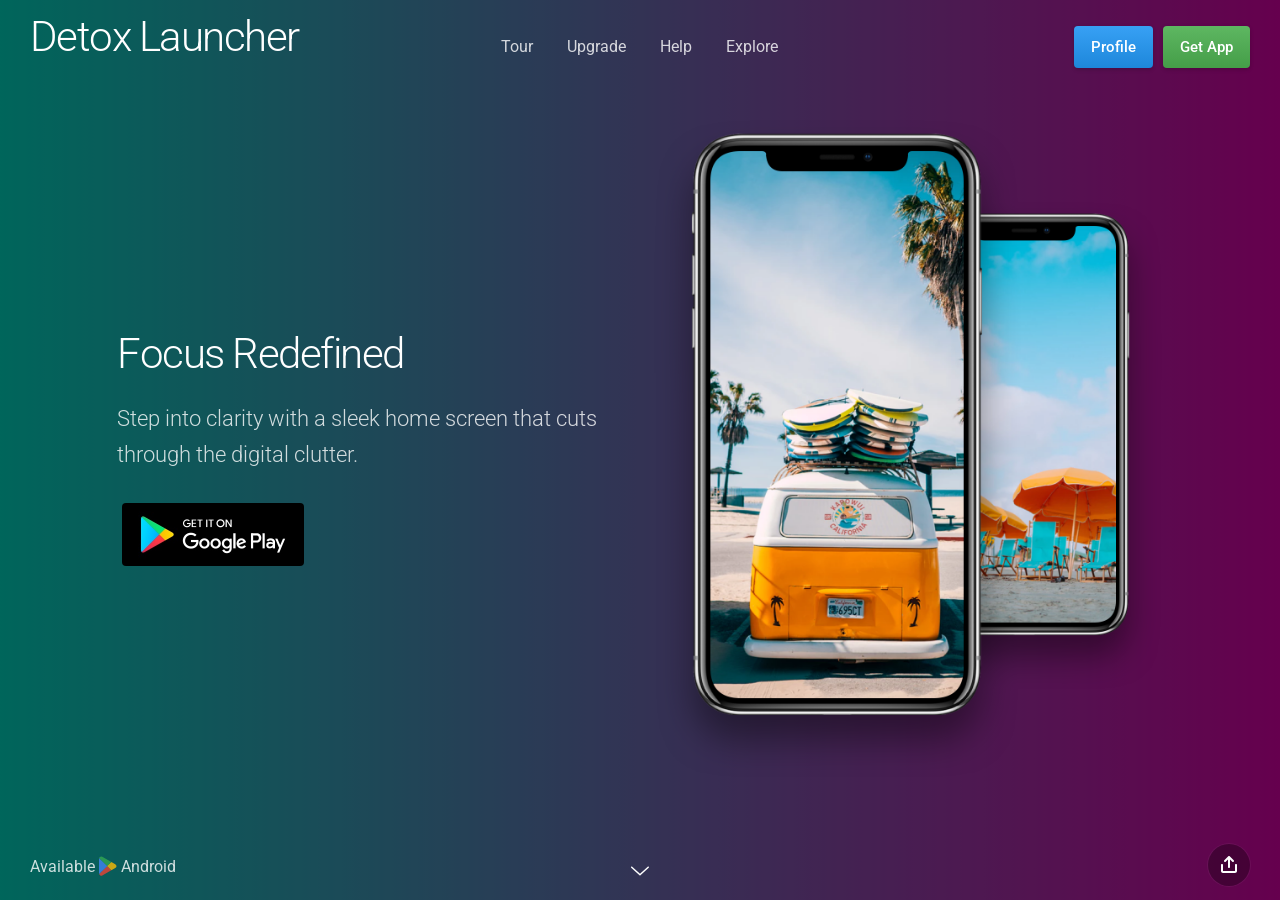
==== index.html @ 6323741e "Inital Page setup" ====
<!doctype html>
<html>
<head>
	<meta charset="UTF-8">
	<meta name="viewport" content="width=device-width, height=device-height, initial-scale=1.0, viewport-fit=cover">
	<meta name="apple-mobile-web-app-capable" content="yes" />

	<!-- Page Title -->
	<title>Detox Launcher</title>

	<!-- Compressed Styles -->
	<link href="css/slides.min.css" rel="stylesheet" type="text/css">
  <link href="css/slides-bg.css" rel="stylesheet" type="text/css">

	<!-- Custom Styles -->
	<!-- <link href="css/custom.css" rel="stylesheet" type="text/css"> -->

	<!-- jQuery 3.3.1 -->
	<script src="https://ajax.googleapis.com/ajax/libs/jquery/3.3.1/jquery.min.js"></script>

	<!-- Compressed Scripts -->
	<script src="js/slides.min.js" type="text/javascript"></script>

	<!-- Custom Scripts -->
	<!-- <script src="js/custom.js" type="text/javascript"></script> -->

	<!-- Fonts and Material Icons -->
	<link rel="stylesheet" as="font" href="https://fonts.googleapis.com/css?family=Roboto:100,300,400,500,600,700|Material+Icons"/>
 
</head>
<body class="slides horizontal simplifiedMobile animated">

<!-- <svg id="logoDetox" width="333.057" height="37.989" viewBox="0 0 333.057 37.989" xmlns="http://www.w3.org/2000/svg"><g id="svgGroup" stroke-linecap="round" fill-rule="evenodd" font-size="9pt" stroke="#000" stroke-width="1 mm" fill="#000" style="stroke:#ffffff;stroke-width:1 mm;fill:#ffffff"><path d="M 29.956 24.854 L 29.956 23.779 A 16.918 16.918 0 0 1 30.254 20.547 A 13.993 13.993 0 0 1 30.823 18.469 A 13.731 13.731 0 0 1 32.326 15.463 A 12.153 12.153 0 0 1 33.215 14.294 A 10.843 10.843 0 0 1 36.743 11.56 A 9.772 9.772 0 0 1 41.04 10.596 A 10.273 10.273 0 0 1 43.751 10.944 A 9.072 9.072 0 0 1 45.068 11.414 A 9.504 9.504 0 0 1 48.254 13.721 A 10.062 10.062 0 0 1 50.045 16.528 A 11.869 11.869 0 0 1 50.342 17.285 A 12.834 12.834 0 0 1 50.995 20.272 A 15.889 15.889 0 0 1 51.074 21.875 L 51.074 23.413 L 30.811 23.413 L 30.811 22.095 L 49.756 22.095 L 49.756 21.777 A 11.495 11.495 0 0 0 49.201 18.173 A 10.59 10.59 0 0 0 48.682 16.882 A 9.146 9.146 0 0 0 45.654 13.281 A 7.56 7.56 0 0 0 42.033 11.964 A 9.63 9.63 0 0 0 41.04 11.914 A 8.997 8.997 0 0 0 38.39 12.295 A 8.055 8.055 0 0 0 37.048 12.842 Q 35.254 13.77 33.96 15.393 A 11.581 11.581 0 0 0 32.215 18.474 A 13.501 13.501 0 0 0 31.97 19.165 Q 31.274 21.313 31.274 23.779 L 31.274 24.854 A 13.787 13.787 0 0 0 31.714 28.374 A 12.514 12.514 0 0 0 32.056 29.468 A 12.297 12.297 0 0 0 33.727 32.612 A 11.387 11.387 0 0 0 34.229 33.24 A 10.134 10.134 0 0 0 37.488 35.779 Q 39.355 36.694 41.528 36.694 A 12.022 12.022 0 0 0 44.762 36.269 A 10.941 10.941 0 0 0 45.764 35.938 Q 47.607 35.228 49.16 33.316 A 12.727 12.727 0 0 0 49.365 33.057 L 50.293 33.716 Q 49.414 34.961 48.181 35.925 A 9.137 9.137 0 0 1 46.098 37.138 A 10.884 10.884 0 0 1 45.3 37.439 A 10.345 10.345 0 0 1 43.415 37.868 A 14.063 14.063 0 0 1 41.528 37.988 Q 39.111 37.988 37.012 37.024 A 11.254 11.254 0 0 1 33.325 34.302 Q 31.738 32.544 30.847 30.139 A 14.366 14.366 0 0 1 30.027 26.436 A 17.417 17.417 0 0 1 29.956 24.854 Z M 293.994 24.854 L 293.994 23.779 A 16.918 16.918 0 0 1 294.292 20.547 A 13.993 13.993 0 0 1 294.861 18.469 A 13.731 13.731 0 0 1 296.364 15.463 A 12.153 12.153 0 0 1 297.253 14.294 A 10.843 10.843 0 0 1 300.781 11.56 A 9.772 9.772 0 0 1 305.078 10.596 A 10.273 10.273 0 0 1 307.789 10.944 A 9.072 9.072 0 0 1 309.106 11.414 A 9.504 9.504 0 0 1 312.292 13.721 A 10.062 10.062 0 0 1 314.083 16.528 A 11.869 11.869 0 0 1 314.38 17.285 A 12.834 12.834 0 0 1 315.033 20.272 A 15.889 15.889 0 0 1 315.112 21.875 L 315.112 23.413 L 294.849 23.413 L 294.849 22.095 L 313.794 22.095 L 313.794 21.777 A 11.495 11.495 0 0 0 313.239 18.173 A 10.59 10.59 0 0 0 312.72 16.882 A 9.146 9.146 0 0 0 309.692 13.281 A 7.56 7.56 0 0 0 306.071 11.964 A 9.63 9.63 0 0 0 305.078 11.914 A 8.997 8.997 0 0 0 302.428 12.295 A 8.055 8.055 0 0 0 301.086 12.842 Q 299.292 13.77 297.998 15.393 A 11.581 11.581 0 0 0 296.253 18.474 A 13.501 13.501 0 0 0 296.008 19.165 Q 295.313 21.313 295.313 23.779 L 295.313 24.854 A 13.787 13.787 0 0 0 295.752 28.374 A 12.514 12.514 0 0 0 296.094 29.468 A 12.297 12.297 0 0 0 297.766 32.612 A 11.387 11.387 0 0 0 298.267 33.24 A 10.134 10.134 0 0 0 301.526 35.779 Q 303.394 36.694 305.566 36.694 A 12.022 12.022 0 0 0 308.801 36.269 A 10.941 10.941 0 0 0 309.802 35.938 Q 311.645 35.228 313.198 33.316 A 12.727 12.727 0 0 0 313.403 33.057 L 314.331 33.716 Q 313.452 34.961 312.219 35.925 A 9.137 9.137 0 0 1 310.136 37.138 A 10.884 10.884 0 0 1 309.338 37.439 A 10.345 10.345 0 0 1 307.453 37.868 A 14.063 14.063 0 0 1 305.566 37.988 Q 303.149 37.988 301.05 37.024 A 11.254 11.254 0 0 1 297.363 34.302 Q 295.776 32.544 294.885 30.139 A 14.366 14.366 0 0 1 294.065 26.436 A 17.417 17.417 0 0 1 293.994 24.854 Z M 9.839 37.5 L 1.172 37.5 L 1.221 36.182 L 9.839 36.182 A 13.722 13.722 0 0 0 14.102 35.536 A 12.258 12.258 0 0 0 16.687 34.351 A 13.066 13.066 0 0 0 21.448 29.297 A 14.433 14.433 0 0 0 23.055 24.172 A 18.223 18.223 0 0 0 23.193 21.899 L 23.193 17.48 A 16.769 16.769 0 0 0 22.802 13.8 A 14.379 14.379 0 0 0 22.192 11.78 A 13.697 13.697 0 0 0 19.93 7.887 A 12.925 12.925 0 0 0 19.385 7.275 A 12.715 12.715 0 0 0 15.137 4.321 A 13.09 13.09 0 0 0 10.459 3.284 A 15.187 15.187 0 0 0 9.839 3.271 L 1.025 3.271 L 1.025 1.953 L 9.839 1.953 Q 12.988 1.953 15.662 3.076 Q 18.335 4.199 20.325 6.274 A 14.457 14.457 0 0 1 23.236 10.775 A 16.647 16.647 0 0 1 23.413 11.218 Q 24.512 14.087 24.512 17.554 L 24.512 21.899 A 19.005 19.005 0 0 1 24.124 25.805 A 15.906 15.906 0 0 1 23.413 28.235 A 14.902 14.902 0 0 1 21.153 32.233 A 13.845 13.845 0 0 1 20.325 33.179 A 13.788 13.788 0 0 1 15.662 36.377 A 14.57 14.57 0 0 1 10.811 37.473 A 17.069 17.069 0 0 1 9.839 37.5 Z M 260.767 29.492 L 262.085 29.492 A 9.485 9.485 0 0 1 261.68 31.892 A 7.611 7.611 0 0 1 260.596 34.082 A 8.822 8.822 0 0 1 257.056 36.987 A 11.053 11.053 0 0 1 252.936 37.973 A 12.996 12.996 0 0 1 252.295 37.988 A 11.653 11.653 0 0 1 249.726 37.716 A 9.449 9.449 0 0 1 247.717 37.024 A 9.44 9.44 0 0 1 244.324 34.302 A 11.794 11.794 0 0 1 242.688 31.452 A 14.432 14.432 0 0 1 242.224 30.127 Q 241.504 27.71 241.504 24.805 L 241.504 23.779 A 20.453 20.453 0 0 1 241.732 20.665 A 16.542 16.542 0 0 1 242.224 18.457 Q 242.944 16.04 244.324 14.282 A 9.499 9.499 0 0 1 247.693 11.56 A 9.547 9.547 0 0 1 250.551 10.71 A 12.209 12.209 0 0 1 252.246 10.596 A 11.078 11.078 0 0 1 256.232 11.307 A 10.554 10.554 0 0 1 256.995 11.633 Q 259.18 12.671 260.571 14.722 A 8.445 8.445 0 0 1 261.776 17.501 A 11.757 11.757 0 0 1 262.085 19.8 L 260.767 19.8 A 10.269 10.269 0 0 0 260.488 17.805 Q 260.154 16.454 259.436 15.417 A 7.599 7.599 0 0 0 256.323 12.793 A 9.612 9.612 0 0 0 252.246 11.914 A 10.766 10.766 0 0 0 250.186 12.102 A 8.005 8.005 0 0 0 248.047 12.83 A 8.083 8.083 0 0 0 245.105 15.381 A 11.085 11.085 0 0 0 243.68 18.186 A 13.209 13.209 0 0 0 243.384 19.165 Q 242.822 21.313 242.822 23.779 L 242.822 24.805 A 19.544 19.544 0 0 0 243.042 27.784 A 16.499 16.499 0 0 0 243.384 29.443 A 12.108 12.108 0 0 0 244.319 31.924 A 10.379 10.379 0 0 0 245.105 33.215 A 8.099 8.099 0 0 0 248.059 35.754 Q 249.854 36.67 252.295 36.67 Q 254.37 36.67 256.238 35.925 Q 258.105 35.181 259.363 33.594 A 6.204 6.204 0 0 0 260.462 31.391 Q 260.707 30.519 260.767 29.492 Z M 98.193 11.084 L 99.854 11.084 L 108.301 22.803 L 116.724 11.084 L 118.384 11.084 L 109.106 23.95 L 118.872 37.5 L 117.236 37.5 L 108.276 25.098 L 99.341 37.5 L 97.705 37.5 L 107.471 23.95 L 98.193 11.084 Z M 172.461 22.754 L 179.37 22.754 L 179.419 24.097 L 172.534 24.097 A 22.546 22.546 0 0 0 170.177 24.214 A 16.527 16.527 0 0 0 167.944 24.597 A 13.779 13.779 0 0 0 166.206 25.144 Q 165.324 25.491 164.598 25.941 A 8.525 8.525 0 0 0 164.502 26.001 Q 163.086 26.904 162.329 28.149 A 5.209 5.209 0 0 0 161.572 30.908 Q 161.572 32.495 162.439 33.813 A 5.978 5.978 0 0 0 164.379 35.656 A 7.257 7.257 0 0 0 164.844 35.913 A 7.157 7.157 0 0 0 167.12 36.61 A 9.203 9.203 0 0 0 168.384 36.694 A 14.406 14.406 0 0 0 170.97 36.473 A 10.997 10.997 0 0 0 173.315 35.779 A 10.17 10.17 0 0 0 176.953 33.203 A 11.154 11.154 0 0 0 179.017 29.831 A 12.939 12.939 0 0 0 179.224 29.272 L 179.81 30.493 A 10.489 10.489 0 0 1 178.909 32.44 A 12.538 12.538 0 0 1 178.43 33.191 A 10.325 10.325 0 0 1 176.735 35.085 A 12.191 12.191 0 0 1 176.099 35.608 Q 174.683 36.694 172.766 37.341 A 11.957 11.957 0 0 1 170.506 37.855 A 16.194 16.194 0 0 1 168.384 37.988 A 11.211 11.211 0 0 1 166.245 37.794 A 8.368 8.368 0 0 1 164.087 37.073 A 7.137 7.137 0 0 1 162.102 35.631 A 6.554 6.554 0 0 1 161.255 34.534 A 6.76 6.76 0 0 1 160.281 31.487 A 8.348 8.348 0 0 1 160.254 30.811 A 6.491 6.491 0 0 1 161.084 27.576 A 7.337 7.337 0 0 1 162.705 25.617 A 9.098 9.098 0 0 1 163.489 25.012 A 10.45 10.45 0 0 1 165.419 23.974 A 14.288 14.288 0 0 1 167.334 23.34 A 17.889 17.889 0 0 1 169.912 22.883 A 24.119 24.119 0 0 1 172.461 22.754 Z M 206.519 27.173 L 207.642 27.124 A 15.734 15.734 0 0 1 207.415 29.844 A 13.091 13.091 0 0 1 207.031 31.445 A 9.693 9.693 0 0 1 205.568 34.377 A 9.144 9.144 0 0 1 205.151 34.9 A 8.133 8.133 0 0 1 202.563 36.886 A 9.791 9.791 0 0 1 201.904 37.183 Q 199.927 37.988 197.192 37.988 A 11.784 11.784 0 0 1 195.072 37.805 A 9.686 9.686 0 0 1 193.665 37.439 Q 192.065 36.89 190.906 35.693 A 6.908 6.908 0 0 1 189.771 34.112 A 9.498 9.498 0 0 1 189.124 32.556 Q 188.599 30.922 188.517 28.709 A 22.78 22.78 0 0 1 188.501 27.856 L 188.501 11.084 L 189.819 11.084 L 189.819 27.905 Q 189.819 30.322 190.369 32.007 Q 190.906 33.654 191.863 34.671 A 5.265 5.265 0 0 0 191.907 34.717 A 5.862 5.862 0 0 0 194.226 36.206 Q 195.557 36.67 197.144 36.67 A 15.07 15.07 0 0 0 199.32 36.523 Q 200.447 36.358 201.37 36.008 A 6.894 6.894 0 0 0 202.759 35.303 A 7.472 7.472 0 0 0 205.664 31.75 A 12.458 12.458 0 0 0 206.519 27.173 Z M 217.065 22.021 L 216.357 20.63 A 12.595 12.595 0 0 1 217.432 16.882 Q 218.262 15.088 219.604 13.672 A 10.204 10.204 0 0 1 222.729 11.426 A 8.976 8.976 0 0 1 225.965 10.618 A 10.68 10.68 0 0 1 226.66 10.596 A 12.487 12.487 0 0 1 228.496 10.725 A 9.346 9.346 0 0 1 230.225 11.145 A 6.333 6.333 0 0 1 232.861 12.878 A 6.922 6.922 0 0 1 233.932 14.472 A 9.39 9.39 0 0 1 234.497 15.918 A 12.02 12.02 0 0 1 234.878 17.674 Q 235.059 18.917 235.059 20.41 L 235.059 37.5 L 233.74 37.5 L 233.74 20.41 Q 233.74 17.041 232.825 15.198 A 6.254 6.254 0 0 0 231.928 13.84 A 4.798 4.798 0 0 0 230.298 12.622 A 8.036 8.036 0 0 0 228.153 12.001 A 10.561 10.561 0 0 0 226.587 11.89 A 9.321 9.321 0 0 0 224.512 12.11 A 7.006 7.006 0 0 0 222.327 13 A 9.749 9.749 0 0 0 219.421 15.771 Q 218.286 17.432 217.712 19.141 Q 217.315 20.324 217.158 21.25 A 7.367 7.367 0 0 0 217.065 22.021 Z M 269.8 22.021 L 269.092 20.63 A 12.595 12.595 0 0 1 270.166 16.882 Q 270.996 15.088 272.339 13.672 A 10.204 10.204 0 0 1 275.464 11.426 A 8.976 8.976 0 0 1 278.699 10.618 A 10.68 10.68 0 0 1 279.395 10.596 A 12.487 12.487 0 0 1 281.231 10.725 A 9.346 9.346 0 0 1 282.959 11.145 A 6.333 6.333 0 0 1 285.596 12.878 A 6.922 6.922 0 0 1 286.666 14.472 A 9.39 9.39 0 0 1 287.231 15.918 A 12.02 12.02 0 0 1 287.613 17.674 Q 287.793 18.917 287.793 20.41 L 287.793 37.5 L 286.475 37.5 L 286.475 20.41 Q 286.475 17.041 285.559 15.198 A 6.254 6.254 0 0 0 284.663 13.84 A 4.798 4.798 0 0 0 283.032 12.622 A 8.036 8.036 0 0 0 280.887 12.001 A 10.561 10.561 0 0 0 279.321 11.89 A 9.321 9.321 0 0 0 277.246 12.11 A 7.006 7.006 0 0 0 275.061 13 A 9.749 9.749 0 0 0 272.156 15.771 Q 271.021 17.432 270.447 19.141 Q 270.05 20.324 269.892 21.25 A 7.367 7.367 0 0 0 269.8 22.021 Z M 178.784 32.544 L 178.784 18.896 A 8.59 8.59 0 0 0 178.604 17.095 A 6.349 6.349 0 0 0 177.844 15.137 A 5.96 5.96 0 0 0 175.492 12.934 A 7.356 7.356 0 0 0 175.11 12.744 Q 173.503 12.001 171.261 11.923 A 15.378 15.378 0 0 0 170.728 11.914 A 11.698 11.698 0 0 0 168.253 12.166 A 9.568 9.568 0 0 0 166.418 12.756 A 8.337 8.337 0 0 0 164.656 13.79 A 6.824 6.824 0 0 0 163.391 15.063 Q 162.28 16.528 162.28 18.359 L 160.962 18.311 A 6.289 6.289 0 0 1 161.682 15.381 A 7.739 7.739 0 0 1 163.391 13.189 A 9.019 9.019 0 0 1 163.708 12.915 A 9.488 9.488 0 0 1 165.838 11.604 A 11.499 11.499 0 0 1 166.809 11.218 A 11.324 11.324 0 0 1 169.559 10.645 A 13.606 13.606 0 0 1 170.728 10.596 A 13.941 13.941 0 0 1 173.248 10.813 A 10.572 10.572 0 0 1 175.598 11.523 A 7.354 7.354 0 0 1 178.906 14.307 Q 180.103 16.162 180.103 18.945 L 180.103 32.178 A 22.633 22.633 0 0 0 180.286 35.034 A 16.112 16.112 0 0 0 180.413 35.872 Q 180.558 36.67 180.757 37.205 A 4.375 4.375 0 0 0 180.786 37.28 L 180.786 37.5 L 179.272 37.5 A 10.997 10.997 0 0 1 179.094 36.66 Q 178.979 35.997 178.906 35.193 A 29.523 29.523 0 0 1 178.784 32.544 Z M 71.045 24.805 L 71.045 23.779 A 17.436 17.436 0 0 1 71.341 20.507 A 14.454 14.454 0 0 1 71.887 18.457 A 13.295 13.295 0 0 1 73.287 15.569 A 11.651 11.651 0 0 1 74.255 14.282 A 10.557 10.557 0 0 1 77.905 11.56 A 10.889 10.889 0 0 1 81.647 10.63 A 13.011 13.011 0 0 1 82.593 10.596 A 12.032 12.032 0 0 1 85.575 10.954 A 10.376 10.376 0 0 1 87.305 11.56 Q 89.429 12.524 90.967 14.282 Q 92.505 16.04 93.335 18.457 A 15.33 15.33 0 0 1 94.083 22 A 18.835 18.835 0 0 1 94.165 23.779 L 94.165 24.805 A 17.696 17.696 0 0 1 93.876 28.062 A 14.631 14.631 0 0 1 93.335 30.127 A 13.111 13.111 0 0 1 91.946 33.015 A 11.521 11.521 0 0 1 90.979 34.302 A 10.557 10.557 0 0 1 87.329 37.024 A 10.889 10.889 0 0 1 83.587 37.954 A 13.011 13.011 0 0 1 82.642 37.988 A 12.032 12.032 0 0 1 79.66 37.63 A 10.376 10.376 0 0 1 77.93 37.024 Q 75.806 36.06 74.268 34.302 A 12.174 12.174 0 0 1 72.228 31.01 A 14.379 14.379 0 0 1 71.887 30.127 Q 71.045 27.71 71.045 24.805 Z M 58.838 31.177 L 58.838 3.955 L 60.181 3.955 L 60.181 31.177 Q 60.181 33.496 60.73 34.68 A 4.166 4.166 0 0 0 61.151 35.402 Q 61.594 36.003 62.195 36.267 Q 63.11 36.67 64.16 36.67 A 16.123 16.123 0 0 0 64.79 36.658 Q 65.101 36.646 65.377 36.621 A 9.249 9.249 0 0 0 65.503 36.609 Q 66.089 36.548 66.772 36.45 L 66.992 37.695 A 4.065 4.065 0 0 1 66.565 37.804 Q 66.357 37.846 66.115 37.877 A 9.292 9.292 0 0 1 65.601 37.927 A 34.386 34.386 0 0 1 65.195 37.954 Q 64.731 37.982 64.391 37.987 A 9.934 9.934 0 0 1 64.233 37.988 A 7.949 7.949 0 0 1 62.874 37.878 Q 62.084 37.741 61.43 37.433 A 4.899 4.899 0 0 1 61.34 37.39 A 3.607 3.607 0 0 1 59.97 36.184 A 5.109 5.109 0 0 1 59.485 35.303 Q 58.851 33.844 58.838 31.284 A 21.213 21.213 0 0 1 58.838 31.177 Z M 268.701 0 L 270.02 0 L 270.02 37.5 L 268.701 37.5 L 268.701 0 Z M 137.085 1.953 L 138.428 1.953 L 138.428 37.5 L 137.085 37.5 L 137.085 1.953 Z M 0 1.953 L 1.318 1.953 L 1.318 37.5 L 0 37.5 L 0 1.953 Z M 72.363 23.779 L 72.363 24.805 A 14.461 14.461 0 0 0 73.048 29.276 A 13.646 13.646 0 0 0 73.059 29.309 A 12.144 12.144 0 0 0 74.792 32.737 A 11.466 11.466 0 0 0 75.073 33.105 A 9.478 9.478 0 0 0 78.296 35.718 Q 80.2 36.67 82.642 36.67 A 10.487 10.487 0 0 0 85.062 36.401 A 8.581 8.581 0 0 0 86.951 35.718 A 9.513 9.513 0 0 0 90.161 33.105 A 11.813 11.813 0 0 0 92.12 29.442 A 13.348 13.348 0 0 0 92.163 29.309 A 14.669 14.669 0 0 0 92.847 24.879 A 16.38 16.38 0 0 0 92.847 24.805 L 92.847 23.779 A 14.414 14.414 0 0 0 92.163 19.336 Q 91.479 17.212 90.149 15.54 A 9.805 9.805 0 0 0 86.914 12.891 Q 85.01 11.914 82.593 11.914 A 10.237 10.237 0 0 0 80.173 12.19 A 8.443 8.443 0 0 0 78.284 12.891 A 9.844 9.844 0 0 0 75.061 15.54 Q 73.73 17.212 73.047 19.336 A 14.414 14.414 0 0 0 72.363 23.779 Z M 206.299 37.5 L 206.299 31.396 L 206.299 11.084 L 207.642 11.084 L 207.642 37.5 L 206.299 37.5 Z M 217.285 11.084 L 217.285 16.724 L 217.285 37.5 L 215.967 37.5 L 215.967 11.084 L 217.285 11.084 Z M 322.583 11.084 L 322.583 15.674 L 322.583 37.5 L 321.265 37.5 L 321.265 11.084 L 322.583 11.084 Z M 137.573 36.182 L 156.665 36.182 L 156.665 37.5 L 137.573 37.5 L 137.573 36.182 Z M 333.057 10.864 L 332.91 12.036 A 75.551 75.551 0 0 0 332.304 11.963 A 86.15 86.15 0 0 0 332.092 11.938 A 7.71 7.71 0 0 0 331.345 11.891 A 8.653 8.653 0 0 0 331.201 11.89 A 9.252 9.252 0 0 0 329.178 12.102 A 7.241 7.241 0 0 0 327.307 12.793 A 8 8 0 0 0 324.524 15.283 A 11.058 11.058 0 0 0 323.131 18.053 A 13.078 13.078 0 0 0 322.864 18.933 A 16.543 16.543 0 0 0 322.341 22.328 A 19.246 19.246 0 0 0 322.314 23.34 L 321.436 23.413 A 22.752 22.752 0 0 1 321.625 20.421 A 18.431 18.431 0 0 1 322.034 18.286 A 13.568 13.568 0 0 1 322.885 15.878 A 10.997 10.997 0 0 1 323.84 14.221 Q 325.049 12.5 326.892 11.548 A 8.402 8.402 0 0 1 329.439 10.73 A 11.15 11.15 0 0 1 331.201 10.596 Q 331.812 10.596 332.275 10.669 A 5.246 5.246 0 0 1 332.603 10.731 Q 332.858 10.788 333.057 10.864 Z M 53.955 11.084 L 66.187 11.084 L 66.187 12.427 L 53.955 12.427 L 53.955 11.084 Z" vector-effect="non-scaling-stroke"/></g></svg> -->
<!-- SVG Library -->
<svg xmlns="http://www.w3.org/2000/svg" style="display:none">
  
  <!-- <symbol id="logo" viewBox="0 0 333 38"><title>Slides Framework</title><path d="M 29.956 24.854 L 29.956 23.779 A 16.918 16.918 0 0 1 30.254 20.547 A 13.993 13.993 0 0 1 30.823 18.469 A 13.731 13.731 0 0 1 32.326 15.463 A 12.153 12.153 0 0 1 33.215 14.294 A 10.843 10.843 0 0 1 36.743 11.56 A 9.772 9.772 0 0 1 41.04 10.596 A 10.273 10.273 0 0 1 43.751 10.944 A 9.072 9.072 0 0 1 45.068 11.414 A 9.504 9.504 0 0 1 48.254 13.721 A 10.062 10.062 0 0 1 50.045 16.528 A 11.869 11.869 0 0 1 50.342 17.285 A 12.834 12.834 0 0 1 50.995 20.272 A 15.889 15.889 0 0 1 51.074 21.875 L 51.074 23.413 L 30.811 23.413 L 30.811 22.095 L 49.756 22.095 L 49.756 21.777 A 11.495 11.495 0 0 0 49.201 18.173 A 10.59 10.59 0 0 0 48.682 16.882 A 9.146 9.146 0 0 0 45.654 13.281 A 7.56 7.56 0 0 0 42.033 11.964 A 9.63 9.63 0 0 0 41.04 11.914 A 8.997 8.997 0 0 0 38.39 12.295 A 8.055 8.055 0 0 0 37.048 12.842 Q 35.254 13.77 33.96 15.393 A 11.581 11.581 0 0 0 32.215 18.474 A 13.501 13.501 0 0 0 31.97 19.165 Q 31.274 21.313 31.274 23.779 L 31.274 24.854 A 13.787 13.787 0 0 0 31.714 28.374 A 12.514 12.514 0 0 0 32.056 29.468 A 12.297 12.297 0 0 0 33.727 32.612 A 11.387 11.387 0 0 0 34.229 33.24 A 10.134 10.134 0 0 0 37.488 35.779 Q 39.355 36.694 41.528 36.694 A 12.022 12.022 0 0 0 44.762 36.269 A 10.941 10.941 0 0 0 45.764 35.938 Q 47.607 35.228 49.16 33.316 A 12.727 12.727 0 0 0 49.365 33.057 L 50.293 33.716 Q 49.414 34.961 48.181 35.925 A 9.137 9.137 0 0 1 46.098 37.138 A 10.884 10.884 0 0 1 45.3 37.439 A 10.345 10.345 0 0 1 43.415 37.868 A 14.063 14.063 0 0 1 41.528 37.988 Q 39.111 37.988 37.012 37.024 A 11.254 11.254 0 0 1 33.325 34.302 Q 31.738 32.544 30.847 30.139 A 14.366 14.366 0 0 1 30.027 26.436 A 17.417 17.417 0 0 1 29.956 24.854 Z M 293.994 24.854 L 293.994 23.779 A 16.918 16.918 0 0 1 294.292 20.547 A 13.993 13.993 0 0 1 294.861 18.469 A 13.731 13.731 0 0 1 296.364 15.463 A 12.153 12.153 0 0 1 297.253 14.294 A 10.843 10.843 0 0 1 300.781 11.56 A 9.772 9.772 0 0 1 305.078 10.596 A 10.273 10.273 0 0 1 307.789 10.944 A 9.072 9.072 0 0 1 309.106 11.414 A 9.504 9.504 0 0 1 312.292 13.721 A 10.062 10.062 0 0 1 314.083 16.528 A 11.869 11.869 0 0 1 314.38 17.285 A 12.834 12.834 0 0 1 315.033 20.272 A 15.889 15.889 0 0 1 315.112 21.875 L 315.112 23.413 L 294.849 23.413 L 294.849 22.095 L 313.794 22.095 L 313.794 21.777 A 11.495 11.495 0 0 0 313.239 18.173 A 10.59 10.59 0 0 0 312.72 16.882 A 9.146 9.146 0 0 0 309.692 13.281 A 7.56 7.56 0 0 0 306.071 11.964 A 9.63 9.63 0 0 0 305.078 11.914 A 8.997 8.997 0 0 0 302.428 12.295 A 8.055 8.055 0 0 0 301.086 12.842 Q 299.292 13.77 297.998 15.393 A 11.581 11.581 0 0 0 296.253 18.474 A 13.501 13.501 0 0 0 296.008 19.165 Q 295.313 21.313 295.313 23.779 L 295.313 24.854 A 13.787 13.787 0 0 0 295.752 28.374 A 12.514 12.514 0 0 0 296.094 29.468 A 12.297 12.297 0 0 0 297.766 32.612 A 11.387 11.387 0 0 0 298.267 33.24 A 10.134 10.134 0 0 0 301.526 35.779 Q 303.394 36.694 305.566 36.694 A 12.022 12.022 0 0 0 308.801 36.269 A 10.941 10.941 0 0 0 309.802 35.938 Q 311.645 35.228 313.198 33.316 A 12.727 12.727 0 0 0 313.403 33.057 L 314.331 33.716 Q 313.452 34.961 312.219 35.925 A 9.137 9.137 0 0 1 310.136 37.138 A 10.884 10.884 0 0 1 309.338 37.439 A 10.345 10.345 0 0 1 307.453 37.868 A 14.063 14.063 0 0 1 305.566 37.988 Q 303.149 37.988 301.05 37.024 A 11.254 11.254 0 0 1 297.363 34.302 Q 295.776 32.544 294.885 30.139 A 14.366 14.366 0 0 1 294.065 26.436 A 17.417 17.417 0 0 1 293.994 24.854 Z M 9.839 37.5 L 1.172 37.5 L 1.221 36.182 L 9.839 36.182 A 13.722 13.722 0 0 0 14.102 35.536 A 12.258 12.258 0 0 0 16.687 34.351 A 13.066 13.066 0 0 0 21.448 29.297 A 14.433 14.433 0 0 0 23.055 24.172 A 18.223 18.223 0 0 0 23.193 21.899 L 23.193 17.48 A 16.769 16.769 0 0 0 22.802 13.8 A 14.379 14.379 0 0 0 22.192 11.78 A 13.697 13.697 0 0 0 19.93 7.887 A 12.925 12.925 0 0 0 19.385 7.275 A 12.715 12.715 0 0 0 15.137 4.321 A 13.09 13.09 0 0 0 10.459 3.284 A 15.187 15.187 0 0 0 9.839 3.271 L 1.025 3.271 L 1.025 1.953 L 9.839 1.953 Q 12.988 1.953 15.662 3.076 Q 18.335 4.199 20.325 6.274 A 14.457 14.457 0 0 1 23.236 10.775 A 16.647 16.647 0 0 1 23.413 11.218 Q 24.512 14.087 24.512 17.554 L 24.512 21.899 A 19.005 19.005 0 0 1 24.124 25.805 A 15.906 15.906 0 0 1 23.413 28.235 A 14.902 14.902 0 0 1 21.153 32.233 A 13.845 13.845 0 0 1 20.325 33.179 A 13.788 13.788 0 0 1 15.662 36.377 A 14.57 14.57 0 0 1 10.811 37.473 A 17.069 17.069 0 0 1 9.839 37.5 Z M 260.767 29.492 L 262.085 29.492 A 9.485 9.485 0 0 1 261.68 31.892 A 7.611 7.611 0 0 1 260.596 34.082 A 8.822 8.822 0 0 1 257.056 36.987 A 11.053 11.053 0 0 1 252.936 37.973 A 12.996 12.996 0 0 1 252.295 37.988 A 11.653 11.653 0 0 1 249.726 37.716 A 9.449 9.449 0 0 1 247.717 37.024 A 9.44 9.44 0 0 1 244.324 34.302 A 11.794 11.794 0 0 1 242.688 31.452 A 14.432 14.432 0 0 1 242.224 30.127 Q 241.504 27.71 241.504 24.805 L 241.504 23.779 A 20.453 20.453 0 0 1 241.732 20.665 A 16.542 16.542 0 0 1 242.224 18.457 Q 242.944 16.04 244.324 14.282 A 9.499 9.499 0 0 1 247.693 11.56 A 9.547 9.547 0 0 1 250.551 10.71 A 12.209 12.209 0 0 1 252.246 10.596 A 11.078 11.078 0 0 1 256.232 11.307 A 10.554 10.554 0 0 1 256.995 11.633 Q 259.18 12.671 260.571 14.722 A 8.445 8.445 0 0 1 261.776 17.501 A 11.757 11.757 0 0 1 262.085 19.8 L 260.767 19.8 A 10.269 10.269 0 0 0 260.488 17.805 Q 260.154 16.454 259.436 15.417 A 7.599 7.599 0 0 0 256.323 12.793 A 9.612 9.612 0 0 0 252.246 11.914 A 10.766 10.766 0 0 0 250.186 12.102 A 8.005 8.005 0 0 0 248.047 12.83 A 8.083 8.083 0 0 0 245.105 15.381 A 11.085 11.085 0 0 0 243.68 18.186 A 13.209 13.209 0 0 0 243.384 19.165 Q 242.822 21.313 242.822 23.779 L 242.822 24.805 A 19.544 19.544 0 0 0 243.042 27.784 A 16.499 16.499 0 0 0 243.384 29.443 A 12.108 12.108 0 0 0 244.319 31.924 A 10.379 10.379 0 0 0 245.105 33.215 A 8.099 8.099 0 0 0 248.059 35.754 Q 249.854 36.67 252.295 36.67 Q 254.37 36.67 256.238 35.925 Q 258.105 35.181 259.363 33.594 A 6.204 6.204 0 0 0 260.462 31.391 Q 260.707 30.519 260.767 29.492 Z M 98.193 11.084 L 99.854 11.084 L 108.301 22.803 L 116.724 11.084 L 118.384 11.084 L 109.106 23.95 L 118.872 37.5 L 117.236 37.5 L 108.276 25.098 L 99.341 37.5 L 97.705 37.5 L 107.471 23.95 L 98.193 11.084 Z M 172.461 22.754 L 179.37 22.754 L 179.419 24.097 L 172.534 24.097 A 22.546 22.546 0 0 0 170.177 24.214 A 16.527 16.527 0 0 0 167.944 24.597 A 13.779 13.779 0 0 0 166.206 25.144 Q 165.324 25.491 164.598 25.941 A 8.525 8.525 0 0 0 164.502 26.001 Q 163.086 26.904 162.329 28.149 A 5.209 5.209 0 0 0 161.572 30.908 Q 161.572 32.495 162.439 33.813 A 5.978 5.978 0 0 0 164.379 35.656 A 7.257 7.257 0 0 0 164.844 35.913 A 7.157 7.157 0 0 0 167.12 36.61 A 9.203 9.203 0 0 0 168.384 36.694 A 14.406 14.406 0 0 0 170.97 36.473 A 10.997 10.997 0 0 0 173.315 35.779 A 10.17 10.17 0 0 0 176.953 33.203 A 11.154 11.154 0 0 0 179.017 29.831 A 12.939 12.939 0 0 0 179.224 29.272 L 179.81 30.493 A 10.489 10.489 0 0 1 178.909 32.44 A 12.538 12.538 0 0 1 178.43 33.191 A 10.325 10.325 0 0 1 176.735 35.085 A 12.191 12.191 0 0 1 176.099 35.608 Q 174.683 36.694 172.766 37.341 A 11.957 11.957 0 0 1 170.506 37.855 A 16.194 16.194 0 0 1 168.384 37.988 A 11.211 11.211 0 0 1 166.245 37.794 A 8.368 8.368 0 0 1 164.087 37.073 A 7.137 7.137 0 0 1 162.102 35.631 A 6.554 6.554 0 0 1 161.255 34.534 A 6.76 6.76 0 0 1 160.281 31.487 A 8.348 8.348 0 0 1 160.254 30.811 A 6.491 6.491 0 0 1 161.084 27.576 A 7.337 7.337 0 0 1 162.705 25.617 A 9.098 9.098 0 0 1 163.489 25.012 A 10.45 10.45 0 0 1 165.419 23.974 A 14.288 14.288 0 0 1 167.334 23.34 A 17.889 17.889 0 0 1 169.912 22.883 A 24.119 24.119 0 0 1 172.461 22.754 Z M 206.519 27.173 L 207.642 27.124 A 15.734 15.734 0 0 1 207.415 29.844 A 13.091 13.091 0 0 1 207.031 31.445 A 9.693 9.693 0 0 1 205.568 34.377 A 9.144 9.144 0 0 1 205.151 34.9 A 8.133 8.133 0 0 1 202.563 36.886 A 9.791 9.791 0 0 1 201.904 37.183 Q 199.927 37.988 197.192 37.988 A 11.784 11.784 0 0 1 195.072 37.805 A 9.686 9.686 0 0 1 193.665 37.439 Q 192.065 36.89 190.906 35.693 A 6.908 6.908 0 0 1 189.771 34.112 A 9.498 9.498 0 0 1 189.124 32.556 Q 188.599 30.922 188.517 28.709 A 22.78 22.78 0 0 1 188.501 27.856 L 188.501 11.084 L 189.819 11.084 L 189.819 27.905 Q 189.819 30.322 190.369 32.007 Q 190.906 33.654 191.863 34.671 A 5.265 5.265 0 0 0 191.907 34.717 A 5.862 5.862 0 0 0 194.226 36.206 Q 195.557 36.67 197.144 36.67 A 15.07 15.07 0 0 0 199.32 36.523 Q 200.447 36.358 201.37 36.008 A 6.894 6.894 0 0 0 202.759 35.303 A 7.472 7.472 0 0 0 205.664 31.75 A 12.458 12.458 0 0 0 206.519 27.173 Z M 217.065 22.021 L 216.357 20.63 A 12.595 12.595 0 0 1 217.432 16.882 Q 218.262 15.088 219.604 13.672 A 10.204 10.204 0 0 1 222.729 11.426 A 8.976 8.976 0 0 1 225.965 10.618 A 10.68 10.68 0 0 1 226.66 10.596 A 12.487 12.487 0 0 1 228.496 10.725 A 9.346 9.346 0 0 1 230.225 11.145 A 6.333 6.333 0 0 1 232.861 12.878 A 6.922 6.922 0 0 1 233.932 14.472 A 9.39 9.39 0 0 1 234.497 15.918 A 12.02 12.02 0 0 1 234.878 17.674 Q 235.059 18.917 235.059 20.41 L 235.059 37.5 L 233.74 37.5 L 233.74 20.41 Q 233.74 17.041 232.825 15.198 A 6.254 6.254 0 0 0 231.928 13.84 A 4.798 4.798 0 0 0 230.298 12.622 A 8.036 8.036 0 0 0 228.153 12.001 A 10.561 10.561 0 0 0 226.587 11.89 A 9.321 9.321 0 0 0 224.512 12.11 A 7.006 7.006 0 0 0 222.327 13 A 9.749 9.749 0 0 0 219.421 15.771 Q 218.286 17.432 217.712 19.141 Q 217.315 20.324 217.158 21.25 A 7.367 7.367 0 0 0 217.065 22.021 Z M 269.8 22.021 L 269.092 20.63 A 12.595 12.595 0 0 1 270.166 16.882 Q 270.996 15.088 272.339 13.672 A 10.204 10.204 0 0 1 275.464 11.426 A 8.976 8.976 0 0 1 278.699 10.618 A 10.68 10.68 0 0 1 279.395 10.596 A 12.487 12.487 0 0 1 281.231 10.725 A 9.346 9.346 0 0 1 282.959 11.145 A 6.333 6.333 0 0 1 285.596 12.878 A 6.922 6.922 0 0 1 286.666 14.472 A 9.39 9.39 0 0 1 287.231 15.918 A 12.02 12.02 0 0 1 287.613 17.674 Q 287.793 18.917 287.793 20.41 L 287.793 37.5 L 286.475 37.5 L 286.475 20.41 Q 286.475 17.041 285.559 15.198 A 6.254 6.254 0 0 0 284.663 13.84 A 4.798 4.798 0 0 0 283.032 12.622 A 8.036 8.036 0 0 0 280.887 12.001 A 10.561 10.561 0 0 0 279.321 11.89 A 9.321 9.321 0 0 0 277.246 12.11 A 7.006 7.006 0 0 0 275.061 13 A 9.749 9.749 0 0 0 272.156 15.771 Q 271.021 17.432 270.447 19.141 Q 270.05 20.324 269.892 21.25 A 7.367 7.367 0 0 0 269.8 22.021 Z M 178.784 32.544 L 178.784 18.896 A 8.59 8.59 0 0 0 178.604 17.095 A 6.349 6.349 0 0 0 177.844 15.137 A 5.96 5.96 0 0 0 175.492 12.934 A 7.356 7.356 0 0 0 175.11 12.744 Q 173.503 12.001 171.261 11.923 A 15.378 15.378 0 0 0 170.728 11.914 A 11.698 11.698 0 0 0 168.253 12.166 A 9.568 9.568 0 0 0 166.418 12.756 A 8.337 8.337 0 0 0 164.656 13.79 A 6.824 6.824 0 0 0 163.391 15.063 Q 162.28 16.528 162.28 18.359 L 160.962 18.311 A 6.289 6.289 0 0 1 161.682 15.381 A 7.739 7.739 0 0 1 163.391 13.189 A 9.019 9.019 0 0 1 163.708 12.915 A 9.488 9.488 0 0 1 165.838 11.604 A 11.499 11.499 0 0 1 166.809 11.218 A 11.324 11.324 0 0 1 169.559 10.645 A 13.606 13.606 0 0 1 170.728 10.596 A 13.941 13.941 0 0 1 173.248 10.813 A 10.572 10.572 0 0 1 175.598 11.523 A 7.354 7.354 0 0 1 178.906 14.307 Q 180.103 16.162 180.103 18.945 L 180.103 32.178 A 22.633 22.633 0 0 0 180.286 35.034 A 16.112 16.112 0 0 0 180.413 35.872 Q 180.558 36.67 180.757 37.205 A 4.375 4.375 0 0 0 180.786 37.28 L 180.786 37.5 L 179.272 37.5 A 10.997 10.997 0 0 1 179.094 36.66 Q 178.979 35.997 178.906 35.193 A 29.523 29.523 0 0 1 178.784 32.544 Z M 71.045 24.805 L 71.045 23.779 A 17.436 17.436 0 0 1 71.341 20.507 A 14.454 14.454 0 0 1 71.887 18.457 A 13.295 13.295 0 0 1 73.287 15.569 A 11.651 11.651 0 0 1 74.255 14.282 A 10.557 10.557 0 0 1 77.905 11.56 A 10.889 10.889 0 0 1 81.647 10.63 A 13.011 13.011 0 0 1 82.593 10.596 A 12.032 12.032 0 0 1 85.575 10.954 A 10.376 10.376 0 0 1 87.305 11.56 Q 89.429 12.524 90.967 14.282 Q 92.505 16.04 93.335 18.457 A 15.33 15.33 0 0 1 94.083 22 A 18.835 18.835 0 0 1 94.165 23.779 L 94.165 24.805 A 17.696 17.696 0 0 1 93.876 28.062 A 14.631 14.631 0 0 1 93.335 30.127 A 13.111 13.111 0 0 1 91.946 33.015 A 11.521 11.521 0 0 1 90.979 34.302 A 10.557 10.557 0 0 1 87.329 37.024 A 10.889 10.889 0 0 1 83.587 37.954 A 13.011 13.011 0 0 1 82.642 37.988 A 12.032 12.032 0 0 1 79.66 37.63 A 10.376 10.376 0 0 1 77.93 37.024 Q 75.806 36.06 74.268 34.302 A 12.174 12.174 0 0 1 72.228 31.01 A 14.379 14.379 0 0 1 71.887 30.127 Q 71.045 27.71 71.045 24.805 Z M 58.838 31.177 L 58.838 3.955 L 60.181 3.955 L 60.181 31.177 Q 60.181 33.496 60.73 34.68 A 4.166 4.166 0 0 0 61.151 35.402 Q 61.594 36.003 62.195 36.267 Q 63.11 36.67 64.16 36.67 A 16.123 16.123 0 0 0 64.79 36.658 Q 65.101 36.646 65.377 36.621 A 9.249 9.249 0 0 0 65.503 36.609 Q 66.089 36.548 66.772 36.45 L 66.992 37.695 A 4.065 4.065 0 0 1 66.565 37.804 Q 66.357 37.846 66.115 37.877 A 9.292 9.292 0 0 1 65.601 37.927 A 34.386 34.386 0 0 1 65.195 37.954 Q 64.731 37.982 64.391 37.987 A 9.934 9.934 0 0 1 64.233 37.988 A 7.949 7.949 0 0 1 62.874 37.878 Q 62.084 37.741 61.43 37.433 A 4.899 4.899 0 0 1 61.34 37.39 A 3.607 3.607 0 0 1 59.97 36.184 A 5.109 5.109 0 0 1 59.485 35.303 Q 58.851 33.844 58.838 31.284 A 21.213 21.213 0 0 1 58.838 31.177 Z M 268.701 0 L 270.02 0 L 270.02 37.5 L 268.701 37.5 L 268.701 0 Z M 137.085 1.953 L 138.428 1.953 L 138.428 37.5 L 137.085 37.5 L 137.085 1.953 Z M 0 1.953 L 1.318 1.953 L 1.318 37.5 L 0 37.5 L 0 1.953 Z M 72.363 23.779 L 72.363 24.805 A 14.461 14.461 0 0 0 73.048 29.276 A 13.646 13.646 0 0 0 73.059 29.309 A 12.144 12.144 0 0 0 74.792 32.737 A 11.466 11.466 0 0 0 75.073 33.105 A 9.478 9.478 0 0 0 78.296 35.718 Q 80.2 36.67 82.642 36.67 A 10.487 10.487 0 0 0 85.062 36.401 A 8.581 8.581 0 0 0 86.951 35.718 A 9.513 9.513 0 0 0 90.161 33.105 A 11.813 11.813 0 0 0 92.12 29.442 A 13.348 13.348 0 0 0 92.163 29.309 A 14.669 14.669 0 0 0 92.847 24.879 A 16.38 16.38 0 0 0 92.847 24.805 L 92.847 23.779 A 14.414 14.414 0 0 0 92.163 19.336 Q 91.479 17.212 90.149 15.54 A 9.805 9.805 0 0 0 86.914 12.891 Q 85.01 11.914 82.593 11.914 A 10.237 10.237 0 0 0 80.173 12.19 A 8.443 8.443 0 0 0 78.284 12.891 A 9.844 9.844 0 0 0 75.061 15.54 Q 73.73 17.212 73.047 19.336 A 14.414 14.414 0 0 0 72.363 23.779 Z M 206.299 37.5 L 206.299 31.396 L 206.299 11.084 L 207.642 11.084 L 207.642 37.5 L 206.299 37.5 Z M 217.285 11.084 L 217.285 16.724 L 217.285 37.5 L 215.967 37.5 L 215.967 11.084 L 217.285 11.084 Z M 322.583 11.084 L 322.583 15.674 L 322.583 37.5 L 321.265 37.5 L 321.265 11.084 L 322.583 11.084 Z M 137.573 36.182 L 156.665 36.182 L 156.665 37.5 L 137.573 37.5 L 137.573 36.182 Z M 333.057 10.864 L 332.91 12.036 A 75.551 75.551 0 0 0 332.304 11.963 A 86.15 86.15 0 0 0 332.092 11.938 A 7.71 7.71 0 0 0 331.345 11.891 A 8.653 8.653 0 0 0 331.201 11.89 A 9.252 9.252 0 0 0 329.178 12.102 A 7.241 7.241 0 0 0 327.307 12.793 A 8 8 0 0 0 324.524 15.283 A 11.058 11.058 0 0 0 323.131 18.053 A 13.078 13.078 0 0 0 322.864 18.933 A 16.543 16.543 0 0 0 322.341 22.328 A 19.246 19.246 0 0 0 322.314 23.34 L 321.436 23.413 A 22.752 22.752 0 0 1 321.625 20.421 A 18.431 18.431 0 0 1 322.034 18.286 A 13.568 13.568 0 0 1 322.885 15.878 A 10.997 10.997 0 0 1 323.84 14.221 Q 325.049 12.5 326.892 11.548 A 8.402 8.402 0 0 1 329.439 10.73 A 11.15 11.15 0 0 1 331.201 10.596 Q 331.812 10.596 332.275 10.669 A 5.246 5.246 0 0 1 332.603 10.731 Q 332.858 10.788 333.057 10.864 Z M 53.955 11.084 L 66.187 11.084 L 66.187 12.427 L 53.955 12.427 L 53.955 11.084 Z" vector-effect="non-scaling-stroke"/></symbol> -->
  <symbol id="logo" viewBox="0 0 106 31"><title>Slides Framework</title><path d="M17.413 14.04c-.56-5.84-5.6-7-8.52-7-4.6 0-8.6 2.92-8.6 7.52 0 3 2.4 4.88 5.28 5.8 4.24 1.64 5.88 1.84 5.88 3.36 0 1.08-1.2 1.72-2.32 1.72-.28 0-2.24 0-2.52-2.04h-6.6c.6 5.84 5.68 7.36 9.04 7.36 4.92 0 9.04-2.88 9.04-7.76 0-4.8-4-5.92-7.76-6.96-1.76-.52-3.4-1.2-3.4-2.2 0-.6.48-1.48 1.88-1.48 1.96 0 2.04 1.2 2.08 1.68h6.52zm2.222 15.96h6.64v-29.6h-6.64v29.6zm9.662-24.56h6.64v-5.04h-6.64v5.04zm0 24.56h6.64v-22.2h-6.64v22.2zm32.782-29.6h-6.64v9.28c-.72-.72-2.6-2.64-6.52-2.64-5.64 0-11 4.28-11 11.8 0 6.68 4.4 11.88 11.12 11.88 4.48 0 6.08-2.2 6.72-3.12v2.4h6.32v-29.6zm-17.52 18.4c0-2.56 1.8-5.56 5.64-5.56 1.56 0 2.96.56 3.96 1.56 1 .96 1.64 2.32 1.64 3.92.08 1.64-.52 3.08-1.56 4.12s-2.52 1.68-4.12 1.68c-3.12 0-5.56-2.28-5.56-5.68v-.04zm42.502 2.4c.52-4.08-.32-7.64-3.12-10.64-2.08-2.2-5-3.52-8.4-3.52-6.76 0-11.64 5.72-11.64 11.92 0 6.6 5.4 11.76 11.76 11.76 2.28 0 4.48-.68 6.32-2 1.88-1.28 3.44-3.2 4.52-5.68h-6.8c-.8 1.16-1.92 2.08-4.04 2.08-2.6 0-4.84-1.56-5.12-3.92h16.52zm-16.44-5.04c.16-1.04 1.52-3.52 4.96-3.52s4.8 2.48 4.96 3.52h-9.92zm34.502-2.12c-.56-5.84-5.6-7-8.52-7-4.6 0-8.6 2.92-8.6 7.52 0 3 2.4 4.88 5.28 5.8 4.24 1.64 5.88 1.84 5.88 3.36 0 1.08-1.2 1.72-2.32 1.72-.28 0-2.24 0-2.52-2.04h-6.6c.6 5.84 5.68 7.36 9.04 7.36 4.92 0 9.04-2.88 9.04-7.76 0-4.8-4-5.92-7.76-6.96-1.76-.52-3.4-1.2-3.4-2.2 0-.6.48-1.48 1.88-1.48 1.96 0 2.04 1.2 2.08 1.68h6.52z"/></symbol>

  <symbol id="logo-icon" viewBox="0 0 50 41"><title>Slides Framework</title><path d="M4,12h42c2.2,0,4,1.8,4,4v21c0,2.2-1.8,4-4,4H4c-2.2,0-4-1.8-4-4V16C0,13.8,1.8,12,4,12z"/><path opacity="0.6" d="M45.5,9h-41C3.7,9,3,8.3,3,7.5v0C3,6.7,3.7,6,4.5,6h41C46.3,6,47,6.7,47,7.5v0C47,8.3,46.3,9,45.5,9z"/><path opacity="0.4" d="M7.5,0h35C43.3,0,44,0.7,44,1.5v0C44,2.3,43.3,3,42.5,3h-35C6.7,3,6,2.3,6,1.5v0C6,0.7,6.7,0,7.5,0z"/></symbol>
  
  <symbol id="close" viewBox="0 0 30 30"><path d="M15 0c-8.3 0-15 6.7-15 15s6.7 15 15 15 15-6.7 15-15-6.7-15-15-15zm5.7 19.3c.4.4.4 1 0 1.4-.2.2-.4.3-.7.3s-.5-.1-.7-.3l-4.3-4.3-4.3 4.3c-.2.2-.4.3-.7.3s-.5-.1-.7-.3c-.4-.4-.4-1 0-1.4l4.3-4.3-4.3-4.3c-.4-.4-.4-1 0-1.4s1-.4 1.4 0l4.3 4.3 4.3-4.3c.4-.4 1-.4 1.4 0s.4 1 0 1.4l-4.3 4.3 4.3 4.3z"/></symbol>
  
  <symbol id="close-small" viewBox="0 0 11 11"><path d="M6.914 5.5l3.793-3.793c.391-.391.391-1.023 0-1.414s-1.023-.391-1.414 0l-3.793 3.793-3.793-3.793c-.391-.391-1.023-.391-1.414 0s-.391 1.023 0 1.414l3.793 3.793-3.793 3.793c-.391.391-.391 1.023 0 1.414.195.195.451.293.707.293s.512-.098.707-.293l3.793-3.793 3.793 3.793c.195.195.451.293.707.293s.512-.098.707-.293c.391-.391.391-1.023 0-1.414l-3.793-3.793z"/></symbol>

  <symbol id="arrow-left" viewBox="0 0 29 56"><path d="M28.7.3c.4.4.4 1 0 1.4l-26.3 26.3 26.3 26.3c.4.4.4 1 0 1.4-.4.4-1 .4-1.4 0l-27-27c-.4-.4-.4-1 0-1.4l27-27c.3-.3 1-.4 1.4 0z"/></symbol>
  
  <symbol id="arrow-right" viewBox="0 0 29 56"><path d="M.3 55.7c-.4-.4-.4-1 0-1.4l26.3-26.3-26.3-26.3c-.4-.4-.4-1 0-1.4.4-.4 1-.4 1.4 0l27 27c.4.4.4 1 0 1.4l-27 27c-.3.3-1 .4-1.4 0z"/></symbol>

  <symbol id="back" viewBox="0 0 20 20"><path d="M2.3 10.7l5 5c.4.4 1 .4 1.4 0s.4-1 0-1.4l-3.3-3.3h11.6c.6 0 1-.4 1-1s-.4-1-1-1h-11.6l3.3-3.3c.4-.4.4-1 0-1.4-.2-.2-.4-.3-.7-.3s-.5.1-.7.3l-5 5c-.2.2-.3.5-.3.7 0 .2.1.5.3.7z"/></symbol>
  
  <symbol id="menu" viewBox="0 0 18 18"><path d="M16 5h-14c-.6 0-1-.4-1-1 0-.5.4-1 1-1h14c.5 0 1 .4 1 1s-.4 1-1 1zm-14 5h14c.5 0 1-.4 1-1 0-.5-.4-1-1-1h-14c-.6 0-1 .4-1 1s.4 1 1 1zm14 3h-14c-.5 0-1 .4-1 1 0 .5.4 1 1 1h14c.5 0 1-.4 1-1s-.4-1-1-1z"/></symbol>
  
  <symbol id="share" viewBox="0 0 18 18"><path d="M16 8c-.6 0-1 .4-1 1v6h-12v-6c0-.6-.4-1-1-1s-1 .4-1 1v6c0 1.1.9 2 2 2h12c1.1 0 2-.9 2-2v-6c0-.6-.4-1-1-1zm-2.3-2.3c.4-.4.4-1 0-1.4l-4-4c-.4-.4-1-.4-1.4 0l-4 4c-.4.4-.4 1 0 1.4s1 .4 1.4 0l2.3-2.3v7.6c0 .6.4 1 1 1s1-.4 1-1v-7.6l2.3 2.3c.4.4 1 .4 1.4 0z"/></symbol>

  <symbol id="arrow-down" viewBox="0 0 24 24"><path d="M12 18c-.2 0-.5-.1-.7-.3l-11-10c-.4-.4-.4-1-.1-1.4.4-.4 1-.4 1.4-.1l10.4 9.4 10.3-9.4c.4-.4 1-.3 1.4.1.4.4.3 1-.1 1.4l-11 10c-.1.2-.4.3-.6.3z"/></symbol>
  
  <symbol id="arrow-up" viewBox="0 0 24 24"><path d="M11.9 5.9c.2 0 .5.1.7.3l11 10c.4.4.4 1 .1 1.4-.4.4-1 .4-1.4.1l-10.4-9.4-10.3 9.4c-.4.4-1 .3-1.4-.1-.4-.4-.3-1 .1-1.4l11-10c.1-.2.4-.3.6-.3z"/></symbol>
  
  <symbol id="arrow-top" viewBox="0 0 18 18"><path d="M15.7 7.3l-6-6c-.4-.4-1-.4-1.4 0l-6 6c-.4.4-.4 1 0 1.4.4.4 1 .4 1.4 0l4.3-4.3v11.6c0 .6.4 1 1 1s1-.4 1-1v-11.6l4.3 4.3c.2.2.4.3.7.3s.5-.1.7-.3c.4-.4.4-1 0-1.4z"/></symbol>
  
  <symbol id="play" viewBox="0 0 30 30"><path d="M7 30v-30l22 15z"/></symbol>
  
  <symbol id="chat" viewBox="0 0 18 18"><path d="M5,17c-0.2,0-0.3,0-0.4-0.1C4.2,16.7,4,16.4,4,16v-2H2c-1.1,0-2-0.9-2-2V3c0-1.1,0.9-2,2-2h14c1.1,0,2,0.9,2,2v9 c0,1.1-0.9,2-2,2H9.3l-3.7,2.8C5.4,16.9,5.2,17,5,17z M2,12h3.5C5.8,12,6,12.2,6,12.5V14l2.4-1.8C8.6,12.1,8.8,12,9,12h7V3H2V12z M13,7H5C4.4,7,4,6.6,4,6s0.4-1,1-1h8c0.6,0,1,0.4,1,1S13.6,7,13,7z M13,10H5c-0.6,0-1-0.4-1-1s0.4-1,1-1h8c0.6,0,1,0.4,1,1 S13.6,10,13,10z"/></symbol>

  <symbol id="mail" viewBox="0 0 18 18"><path d="M16 2h-14c-1.1 0-2 .9-2 2v10c0 1.1.9 2 2 2h14c1.1 0 2-.9 2-2v-10c0-1.1-.9-2-2-2zm0 2v.5l-7 4.3-7-4.4v-.4h14zm-14 10v-7.2l6.5 4c.1.1.3.2.5.2s.4-.1.5-.2l6.5-4v7.2h-14z"/></symbol>

  <symbol id="sound-on" viewBox="0 0 18 18"><path d="M8.5,0.1C8.1-0.1,7.7,0,7.4,0.2L3.7,3H2C0.9,3,0,3.9,0,5v6c0,1.1,0.9,2,2,2h1.7l3.7,2.8C7.6,15.9,7.8,16,8,16 c0.2,0,0.3,0,0.4-0.1C8.8,15.7,9,15.4,9,15V1C9,0.6,8.8,0.3,8.5,0.1z M7,13l-2.4-1.8C4.4,11.1,4.2,11,4,11l-2,0l0-6h2 c0.2,0,0.4-0.1,0.6-0.2L7,3V13z M11.7,9.9l0.7,1.9C13.9,11.2,15,9.7,15,8c0-1.7-1.1-3.2-2.7-3.8l-0.7,1.9C12.5,6.4,13,7.2,13,8C13,8.9,12.5,9.6,11.7,9.9z M12.2,1.1l-0.3,2C14.3,3.5,16,5.6,16,8s-1.8,4.5-4.2,4.9l0.3,2C15.6,14.3,18,11.4,18,8C18,4.6,15.6,1.7,12.2,1.1z"/></symbol>
  
  <symbol id="sound-off" viewBox="0 0 18 18"><path d="M15.9,8l1.8-1.8c0.4-0.4,0.4-1,0-1.4s-1-0.4-1.4,0l-1.8,1.8l-1.8-1.8c-0.4-0.4-1-0.4-1.4,0s-0.4,1,0,1.4L13.1,8l-1.8,1.8 c-0.4,0.4-0.4,1,0,1.4c0.2,0.2,0.5,0.3,0.7,0.3s0.5-0.1,0.7-0.3l1.8-1.8l1.8,1.8c0.2,0.2,0.5,0.3,0.7,0.3s0.5-0.1,0.7-0.3 c0.4-0.4,0.4-1,0-1.4L15.9,8z M8.5,0.1C8.1-0.1,7.7,0,7.4,0.2L3.7,3H2C0.9,3,0,3.9,0,5v6c0,1.1,0.9,2,2,2h1.7l3.7,2.8C7.6,15.9,7.8,16,8,16 c0.2,0,0.3,0,0.4-0.1C8.8,15.7,9,15.4,9,15V1C9,0.6,8.8,0.3,8.5,0.1z M7,13l-2.4-1.8C4.4,11.1,4.2,11,4,11l-2,0l0-6h2 c0.2,0,0.4-0.1,0.6-0.2L7,3V13z"/></symbol>
  
  <!-- social -->
  <symbol id="apple" viewBox="-1 1 24 24"><path d="M17.6 13.8c0-3 2.5-4.5 2.6-4.6-1.4-2.1-3.6-2.3-4.4-2.4-1.9-.2-3.6 1.1-4.6 1.1-.9 0-2.4-1.1-4-1-2 0-3.9 1.2-5 3-2.1 3.7-.5 9.1 1.5 12.1 1 1.5 2.2 3.1 3.8 3 1.5-.1 2.1-1 3.9-1s2.4 1 4 1 2.7-1.5 3.7-2.9c1.2-1.7 1.6-3.3 1.7-3.4-.1-.1-3.2-1.3-3.2-4.9zm-3.1-9c.8-1 1.4-2.4 1.2-3.8-1.2 0-2.7.8-3.5 1.8-.8.9-1.5 2.3-1.3 3.7 1.4.1 2.8-.7 3.6-1.7z"/></symbol>

  <symbol id="dribbble" viewBox="0 0 24 24"><path d="M12 0c-6.7 0-12 5.3-12 12s5.3 12 12 12 12-5.3 12-12-5.3-12-12-12zm7.9 5.7c1.3 1.7 2.1 3.9 2.3 6.1-.4-.1-2.4-.4-4.7-.4-.8 0-1.5 0-2.3.1 0-.1-.1-.3-.3-.5l-.7-1.5c3.7-1.4 5.3-3.4 5.7-3.8zm-7.9-3.8c2.5 0 4.9.9 6.7 2.5-.3.4-1.9 2.3-5.2 3.6-1.6-2.9-3.3-5.3-3.7-5.9.6-.1 1.4-.2 2.2-.2zm-4.4 1c.4.6 2.1 3 3.7 5.8-4.4 1.2-8.2 1.2-9.2 1.2h-.1c.8-3.1 2.9-5.6 5.6-7zm-5.7 9.1v-.3h.3c1.2 0 5.6-.1 10.1-1.5l.8 1.6c-.1 0-.3 0-.4.1-5.1 1.6-7.9 6-8.3 6.7-1.6-1.7-2.5-4.1-2.5-6.6zm10.1 10.1c-2.3 0-4.4-.8-6.1-2.1.3-.5 2.4-4.4 7.9-6.3 1.3 3.6 2 6.7 2.1 7.6-1.2.6-2.6.8-3.9.8zm5.7-1.8c-.1-.8-.7-3.6-2-7.1.7-.1 1.3-.1 2-.1 2.1 0 3.7.4 4.1.5-.3 2.8-1.8 5.2-4.1 6.7z"/></symbol>

  <symbol id="facebook" viewBox="0 0 24 24"><path d="M24 1.3v21.3c0 .7-.6 1.3-1.3 1.3h-6.1v-9.3h3.1l.5-3.6h-3.6v-2.2c0-1.1.3-1.8 1.8-1.8h1.9v-3.2c-.3 0-1.5-.1-2.8-.1-2.8 0-4.7 1.7-4.7 4.8v2.7h-3.1v3.6h3.1v9.2h-11.5c-.7 0-1.3-.6-1.3-1.3v-21.4c0-.7.6-1.3 1.3-1.3h21.3c.8 0 1.4.6 1.4 1.3z"/></symbol>

  <symbol id="facebook2" viewBox="0 0 512 512"><path d="M288 176v-64c0-17.664 14.336-32 32-32h32v-80h-64c-53.024 0-96 42.976-96 96v80h-64v80h64v256h96v-256h64l32-80h-96z"/></symbol>
   
  <symbol id="fb-like" viewBox="0 0 20 20"><path d="M0 8v12h5v-12h-5zm2.5 10.8c-.4 0-.8-.3-.8-.8 0-.4.3-.8.8-.8s.8.3.8.8c0 .4-.4.8-.8.8zm3.5-.8h9.5c1.1 0 1.7-1 1.7-1.7 0-.3-.4-1-.4-1 1.4-.3 1.7-1.2 1.7-1.7-.1-.5-.3-.9-.5-1 1-.4 1.5-1.1 1.4-1.9-.1-.8-1-1.5-1-1.5 1-.6.9-1.5.9-1.5-.3-1.3-1.5-1.7-1.7-1.7h-5.6s.3-.5.3-2.4-1.3-3.6-2.6-3.6c0 0-.7.1-1 .3v3.5l-2.7 4.4v9.8z"/></symbol>
  
  <symbol id="googlePlus" viewBox="0 1 24 24"><path d="M7.8 13.5h4.6c-.6 2-2.5 3.4-4.6 3.4-2.7 0-4.9-2.2-4.9-4.9s2.2-4.9 4.9-4.9c1.1 0 2.1.3 3 1l1.8-2.4c-1.4-1.1-3-1.6-4.8-1.6-4.3 0-7.9 3.5-7.9 7.9s3.5 7.9 7.9 7.9 7.9-3.5 7.9-7.9v-1.5h-7.9v3zM21.7 11v-2.2h-2v2.2h-2.2v2h2.2v2.2h2v-2.2h2.2v-2z"/></symbol>
  
  <symbol id="instagram" viewBox="0 0 20 20"><circle cx="10" cy="10" r="3.3"/><path d="M13,0H7C2.2,0,0,2.2,0,7v6c0,4.8,2.1,7,7,7h6c4.8,0,7-2.2,7-7V7C20,2.2,17.9,0,13,0z M10,15.1c-2.8,0-5.1-2.3-5.1-5.1 S7.2,4.9,10,4.9s5.1,2.3,5.1,5.1S12.8,15.1,10,15.1z M15.3,5.9c-0.7,0-1.2-0.5-1.2-1.2c0-0.7,0.5-1.2,1.2-1.2s1.2,0.5,1.2,1.2 C16.5,5.3,16,5.9,15.3,5.9z"/></symbol>

  <symbol id="behance" viewBox="0 0 511.958 511.958"><path d="M210.624 240.619c10.624-5.344 18.656-11.296 24.16-17.728 9.792-11.584 14.624-26.944 14.624-45.984 0-18.528-4.832-34.368-14.496-47.648-16.128-21.632-43.424-32.704-82.016-33.28h-152.896v312.096h142.56c16.064 0 30.944-1.376 44.704-4.192 13.76-2.848 25.664-8.064 35.744-15.68 8.96-6.624 16.448-14.848 22.4-24.544 9.408-14.656 14.112-31.264 14.112-49.76 0-17.92-4.128-33.184-12.32-45.728-8.288-12.544-20.448-21.728-36.576-27.552zm-147.552-90.432h68.864c15.136 0 27.616 1.632 37.408 4.864 11.328 4.704 16.992 14.272 16.992 28.864 0 13.088-4.32 22.24-12.864 27.392-8.608 5.152-19.776 7.744-33.472 7.744h-76.928v-68.864zm108.896 198.24c-7.616 3.68-18.336 5.504-32.064 5.504h-76.832v-83.232h77.888c13.568.096 24.128 1.888 31.68 5.248 13.44 6.08 20.128 17.216 20.128 33.504 0 19.2-6.912 32.128-20.8 38.976zM327.168 110.539h135.584v38.848h-135.584zM509.856 263.851c-2.816-18.08-9.024-33.984-18.688-47.712-10.592-15.552-24.032-26.944-40.384-34.144-16.288-7.232-34.624-10.848-55.04-10.816-34.272 0-62.112 10.72-83.648 32-21.472 21.344-32.224 52.032-32.224 92.032 0 42.656 11.872 73.472 35.744 92.384 23.776 18.944 51.232 28.384 82.4 28.384 37.728 0 67.072-11.232 88.032-33.632 13.408-14.144 20.992-28.064 22.656-41.728h-62.464c-3.616 6.752-7.808 12.032-12.608 15.872-8.704 7.04-20.032 10.56-33.92 10.56-13.216 0-24.416-2.912-33.76-8.704-15.424-9.28-23.488-25.536-24.512-48.672h170.464c.256-19.936-.384-35.264-2.048-45.824zm-166.88 5.984c2.24-15.008 7.68-26.912 16.32-35.712 8.64-8.768 20.864-13.184 36.512-13.216 14.432 0 26.496 4.128 36.32 12.416 9.696 8.352 15.168 20.48 16.288 36.512h-105.44z"/></symbol>
  
  <symbol id="linkedin" viewBox="0 0 24 24"><path d="M5.9 21.9h-4.7v-14.2h4.7v14.2zm-2.3-16.1c-1.6 0-2.6-1.1-2.6-2.5s1-2.5 2.7-2.5c1.6 0 2.6 1 2.6 2.5-.1 1.4-1.2 2.5-2.7 2.5zm19.2 16.1h-4.7v-7.6c0-2-.7-3.3-2.3-3.3-1.3 0-2.1.9-2.5 1.7-.1.3-.1.8-.1 1.2v7.9h-4.7v-14.1h4.7v2c.7-.9 1.7-2.3 4.3-2.3 3.1 0 5.5 2.1 5.5 6.4v8.2h-.2z"/></symbol>

  <symbol id="medium" viewBox="0 0 130.8 104"><path d="M15.5 21.2c.2-1.6-.5-3.2-1.7-4.3l-12.1-14.7v-2.2h38l29.3 64.4 25.8-64.4h36.2v2.2l-10.5 10c-.9.7-1.3 1.8-1.2 2.9v73.7c0 1.1.3 2.2 1.2 2.9l10.2 10v2.2h-51.3v-2.2l10.6-10.2c1-1 1-1.3 1-2.9v-59.6l-29.4 74.7h-4l-34.2-74.7v50.3c0 2.2.4 4.2 1.9 5.7l13.7 16.8v2.2h-39v-2.2l13.8-16.7c1.5-1.5 1.8-3.3 1.8-5.7l-.1-58.2z"/></symbol>
  
  <symbol id="pinterest" viewBox="0 0 24 24"><path d="M5.9 13.9c1.2-2-.4-2.5-.6-4-1-6.1 7.1-10.2 11.4-6 2.9 2.9 1 12-3.7 11-4.6-.9 2.2-8.1-1.4-9.5-3-1.1-4.6 3.6-3.2 5.9-.8 4-2.5 7.7-1.8 12.7 2.3-1.7 3.1-4.8 3.7-8.1 1.2.7 1.8 1.4 3.3 1.5 5.5.4 8.6-5.4 7.8-10.7-.7-4.7-5.5-7.1-10.6-6.6-4.1.4-8.1 3.7-8.3 8.3-.1 2.8.7 4.9 3.4 5.5z"/></symbol>
  
  <symbol id="stumbleupon" viewBox="0 0 24 24"><path d="M13.3 9.6l1.6.8 2.5-.8v-1.4c0-3-2.4-5.4-5.4-5.4s-5.4 2.4-5.4 5.4v7.5c0 .7-.6 1.3-1.3 1.3s-1.3-.6-1.3-1.3v-3.2h-4v3.2c0 3 2.4 5.4 5.4 5.4s5.4-2.4 5.4-5.4v-7.5c0-.7.6-1.3 1.3-1.3s1.3.6 1.3 1.3l-.1 1.4zm6.6 2.9v3.2c0 .7-.6 1.3-1.3 1.3s-1.3-.6-1.3-1.3v-3.2l-2.5.8-1.6-.8v3.2c0 3 2.4 5.4 5.4 5.4s5.4-2.4 5.4-5.4v-3.2h-4.1z"/></symbol>
  
  <symbol id="twitter" viewBox="0 1 24 23"><path d="M21.5 7.6v.6c0 6.6-5 14.1-14 14.1-2.8 0-5.4-.8-7.6-2.2l1.2.1c2.3 0 4.4-.8 6.1-2.1-2.2 0-4-1.5-4.6-3.4.3.1.6.1.9.1.5 0 .9-.1 1.3-.2-2.1-.6-3.8-2.6-3.8-5 .7.4 1.4.6 2.2.6-1.3-.9-2.2-2.4-2.2-4.1 0-.9.2-1.8.7-2.5 2.4 3 6.1 5 10.2 5.2-.1-.4-.1-.7-.1-1.1 0-2.7 2.2-5 4.9-5 1.4 0 2.7.6 3.6 1.6 1-.3 2.1-.7 3-1.3-.4 1.2-1.1 2.1-2.2 2.7 1-.1 1.9-.4 2.8-.8-.6 1.1-1.4 2-2.4 2.7z"/></symbol>
  
  <symbol id="tumblr" viewBox="0 0 23 23"><path d="M12.573 4.94v-4.94h-3.188c-.072.183-.11.4-.11.622-.034.107-.072.184-.072.293-.328 1.829-1.28 3.11-2.892 3.807-.476.218-.914.253-1.39.218v3.987h2.342c.039 5.603.039 8.493.039 8.64v.332c.294 2.449 1.573 3.914 3.843 4.463.914.257 1.901.366 2.892.366 1.279-.036 2.525-.256 3.771-.659v-4.685c-.731.22-1.395.402-1.977.583-1.135.333-2.087.113-2.857-.619-.073-.11-.183-.257-.221-.403-.106-.586-.178-1.206-.178-1.795v-6.222h5.083v-3.988h-5.085z"/></symbol>

  <symbol id="xing" viewBox="0 0 24 24"><path d="M3.647 4.74c-.208 0-.384.073-.472.216-.091.148-.077.338.02.531l2.34 4.051v.02l-3.678 6.49c-.096.191-.091.383 0 .531.088.142.244.236.452.236h3.461c.518 0 .767-.349.944-.669l3.737-6.608-2.38-4.15c-.172-.307-.433-.649-.964-.649h-3.46zm14.542-4.74c-.517 0-.741.326-.927.659l-7.702 13.658 4.918 9.023c.172.307.437.659.967.659h3.457c.208 0 .371-.079.459-.221.092-.148.09-.343-.007-.535l-4.88-8.915v-.023l7.664-13.551c.096-.191.098-.386.007-.534-.088-.142-.252-.221-.46-.221h-3.496z"/></symbol>

  <symbol id="whatsapp" viewBox="0 0 512 512"><path d="M256.064 0h-.128c-141.152 0-255.936 114.816-255.936 256 0 56 18.048 107.904 48.736 150.048l-31.904 95.104 98.4-31.456c40.48 26.816 88.768 42.304 140.832 42.304 141.152 0 255.936-114.848 255.936-256s-114.784-256-255.936-256zm148.96 361.504c-6.176 17.44-30.688 31.904-50.24 36.128-13.376 2.848-30.848 5.12-89.664-19.264-75.232-31.168-123.68-107.616-127.456-112.576-3.616-4.96-30.4-40.48-30.4-77.216s18.656-54.624 26.176-62.304c6.176-6.304 16.384-9.184 26.176-9.184 3.168 0 6.016.16 8.576.288 7.52.32 11.296.768 16.256 12.64 6.176 14.88 21.216 51.616 23.008 55.392 1.824 3.776 3.648 8.896 1.088 13.856-2.4 5.12-4.512 7.392-8.288 11.744-3.776 4.352-7.36 7.68-11.136 12.352-3.456 4.064-7.36 8.416-3.008 15.936 4.352 7.36 19.392 31.904 41.536 51.616 28.576 25.44 51.744 33.568 60.032 37.024 6.176 2.56 13.536 1.952 18.048-2.848 5.728-6.176 12.8-16.416 20-26.496 5.12-7.232 11.584-8.128 18.368-5.568 6.912 2.4 43.488 20.48 51.008 24.224 7.52 3.776 12.48 5.568 14.304 8.736 1.792 3.168 1.792 18.048-4.384 35.52z"/></symbol>
  
  <symbol id="youtube" viewBox="0 0 24 24"><path d="M23.6 6.3c-.3-1.2-1.4-2.2-2.6-2.3-3-.3-6-.3-9-.3s-6 0-9 .3c-1.2.1-2.3 1.1-2.6 2.3-.4 1.8-.4 3.8-.4 5.7 0 1.9 0 3.9.4 5.7.3 1.2 1.4 2.2 2.6 2.3 3 .3 6 .3 9 .3s6 0 9-.3c1.3-.1 2.3-1.1 2.6-2.4.4-1.7.4-3.7.4-5.6 0-1.9 0-3.9-.4-5.7zm-14.1 9v-6.6l6.5 3.3-6.5 3.3z"/></symbol>

  <symbol id="googlePlay" viewBox="0 0 30 30"><path d="M13.54 15.28.12 29.34a3.66 3.66 0 0 0 5.33 2.16l15.1-8.6Z" style="fill:#ea4335"/><path d="m27.11 12.89-6.53-3.74-7.35 6.45 7.38 7.28 6.48-3.7a3.54 3.54 0 0 0 1.5-4.79 3.62 3.62 0 0 0-1.5-1.5z" style="fill:#fbbc04"/><path d="M.12 2.66a3.57 3.57 0 0 0-.12.92v24.84a3.57 3.57 0 0 0 .12.92L14 15.64Z" style="fill:#4285f4"/><path d="m13.64 16 6.94-6.85L5.5.51A3.73 3.73 0 0 0 3.63 0 3.64 3.64 0 0 0 .12 2.65Z" style="fill:#34a853"/></symbol>
</svg>

<!-- Panel Top #05 -->
<nav class="panel top">
  <div class="sections desktop">
    <div class="left"><h1>Detox Launcher</h1></div>
    <!-- <div class="left"><a href="https://designmodo.com/?u=3165" title="Slides Framework"><svg style="width:333px;height:38px"><use xmlns:xlink="http://www.w3.org/1999/xlink" xlink:href="#logo"></use></svg></a></div> -->
    <div class="center">
      <ul class="menu">
        <li><a href="#">Tour</a></li>
        <li><a href="#">Upgrade</a></li>
        <li><a href="#">Help</a></li>
        <li><a href="#">Explore</a></li>
      </ul>
    </div>
    <div class="right"><a class="button blue gradient" href="#">Profile</a><a class="button green gradient" href="#">Get App</a></div>
  </div>
  <div class="sections compact hidden">
    <div class="left bold"><h1>Detox Launcher</h1></div>
    <!-- <div class="left"><a href="#" title="Slides Framework"><svg style="width:82px;height:24px"><use xmlns:xlink="http://www.w3.org/1999/xlink" xlink:href="#logo"></use></svg></a></div> -->
    <div class="right"><span class="button actionButton sidebarTrigger" data-sidebar-id="1"><svg><use xmlns:xlink="http://www.w3.org/1999/xlink" xlink:href="#menu"></use></svg></span</div>
  </div>
</nav>

<!-- Sidebar -->
<nav class="sidebar" data-sidebar-id="1">
  <div class="close"><svg><use xmlns:xlink="http://www.w3.org/1999/xlink" xlink:href="#close"></use></svg></div>
  <div class="content">
    <a href="#" class="logo"><svg width="37" height="30"><use xmlns:xlink="http://www.w3.org/1999/xlink" xlink:href="#logo-icon"></use></svg></a>
    <ul class="mainMenu margin-top-3">
      <li><a href="#">All Goods</a></li>
      <li><a href="#">UI Kits</a></li>
      <li><a href="#">Icons</a></li>
      <li><a href="#">Mockups</a></li>
      <li><a href="#">Toolkit</a></li>
    </ul>
    <ul class="subMenu small opacity-8">
      <li><a href="#">Submit Product</a></li>
      <li><a href="#">FAQ</a></li>
      <li><a href="#">License</a></li>
      <li><a href="#">Terms & Conditions</a></li>
      <li><a href="#">Privacy Policy</a></li>
      <li><a href="#">Contact Us</a></li>
    </ul>
    <ul class="social opacity-8">
      <li><a href="#"><svg><use xmlns:xlink="http://www.w3.org/1999/xlink" xlink:href="#facebook"></use></svg></a></li>
      <li><a href="#"><svg><use xmlns:xlink="http://www.w3.org/1999/xlink" xlink:href="#twitter"></use></svg></a></li>
      <li><a href="#"><svg><use xmlns:xlink="http://www.w3.org/1999/xlink" xlink:href="#instagram"></use></svg></a></li>
    </ul>
  </div>
</nav>

<!-- Slide 1 (#34) -->
  <section class="slide fade-6 kenBurns">
  <div class="content">
    <div class="container">
      <div class="wrap">
      
        <div class="fix-12-12">
          <ul class="flex fixedSpaces verticalCenter reverse">
            <li class="col-6-12 left middle">
              <h1 class="ae-1 fromLeft">Focus Redefined</h1>
              <p class="ae-2 fromLeft"><span class="opacity-8">Step into clarity with a sleek home screen that cuts through the digital clutter.</span></p>
              <!-- <a class="button blue gradient ae-3 fromCenter cropLeft">Get Started</a><a class="button white ae-4 fromCenter">Learn more</a> -->
              <a href="https://play.google.com/store/apps/details?id=com.kevinnovation.detoxlauncher&pcampaignid=web_share" class="ae-3 fromLeft button hollow"><img src="assets/img/googleplay.jpg" height="63"/></a>
            </li>
            <li class="col-6-12">
              <img class="ae-4" width="605" src="assets/img/iphones-34.png" alt="iPhones Thumbnail" data-action="zoom"/>
            </li>
          </ul>
        </div>
        
      </div>
    </div>
  </div>
  <!-- <div class="background" style="background-image:url(assets/img/background/a.avif)"></div> -->
  <div class="background" style="background: linear-gradient(to right, #00ffe5, #ff00c3);"></div>
</section>

<!-- Slide 2 (#60) -->
<section class="slide fade-6 kenBurns">
  <div class="content">
    <div class="container">
      <div class="wrap">
          
        <div class="fix-12-12">
          <ul class="grid">
            <li class="col-6-12 left">
              <h1 class="ae-2 fromLeft">Streamlined Access</h1>
              <p class="ae-3 fromLeft"><span class="opacity-8">Enjoy fast, focused navigation with an app drawer featuring only your essentials.</span></p>
              <ul class="tabs controller uppercase bold ae-4 fromCenter" data-slider-id="60-1">
                <li class="selected">Krabi Island</li>
                <li>Community</li>
                <li>Surfing</li>
              </ul>
            </li>
            <li class="col-6-12 left ae-5 fromCenter">
              <ul class="slider animated margin-top-4" data-slider-id="60-1">
                <li class="selected fromCenter">
                  <div class="popupTrigger videoThumbnail shadow rounded" data-popup-id="60-1">
                    <img class="wide" src="assets/img/gallery-60-1.jpg" alt="Video Thumbnail"/>
                  </div>
                </li>
                <li class="fromCenter">
                  <div class="popupTrigger videoThumbnail shadow rounded" data-popup-id="60-2">
                    <img class="wide" src="assets/img/gallery-60-2.jpg" alt="Video Thumbnail"/>
                  </div>
                </li>
                <li class="fromCenter">
                  <div class="popupTrigger videoThumbnail shadow rounded" data-popup-id="60-3">
                    <img class="wide" src="assets/img/gallery-60-3.jpg" alt="Video Thumbnail"/>
                  </div>
                </li>
              </ul>
            </li>
          </ul>
        </div>
        
      </div>
    </div>
  </div>
  <div class="background" style="background-image:url(assets/img/background/img-60.jpg)"></div>
</section>


<!-- Popup Video -->
<div class="popup autoplay" data-popup-id="60-1">
  <div class="close"><svg><use xmlns:xlink="http://www.w3.org/1999/xlink" xlink:href="#close"></use></svg></div>
  <div class="content">
    <div class="container">
      <div class="wrap">
        <div class="fix-10-12">
          <div class="embedVideo popupContent">
            <iframe src="https://player.vimeo.com/video/101231747?color=ff0179&portrait=0" frameborder="0" webkitallowfullscreen mozallowfullscreen allowfullscreen></iframe>
          </div>
        </div>
      </div>
    </div>
  </div>
</div>


<!-- Popup Video -->
<div class="popup autoplay" data-popup-id="60-2">
  <div class="close"><svg><use xmlns:xlink="http://www.w3.org/1999/xlink" xlink:href="#close"></use></svg></div>
  <div class="content">
    <div class="container">
      <div class="wrap">
        <div class="fix-10-12">
          <div class="embedVideo popupContent">
            <iframe src="https://player.vimeo.com/video/101231747?color=ff0179&portrait=0" frameborder="0" webkitallowfullscreen mozallowfullscreen allowfullscreen></iframe>
          </div>
        </div>
      </div>
    </div>
  </div>
</div>


<!-- Popup Video -->
<div class="popup autoplay" data-popup-id="60-3">
  <div class="close"><svg><use xmlns:xlink="http://www.w3.org/1999/xlink" xlink:href="#close"></use></svg></div>
  <div class="content">
    <div class="container">
      <div class="wrap">
        <div class="fix-10-12">
          <div class="embedVideo popupContent">
            <iframe src="https://player.vimeo.com/video/101231747?color=ff0179&portrait=0" frameborder="0" webkitallowfullscreen mozallowfullscreen allowfullscreen></iframe>
          </div>
        </div>
      </div>
    </div>
  </div>
</div>


<!-- Slide 3 (#27) -->
<section class="slide fade-6 kenBurns">
  <div class="content">
    <div class="container">
      <div class="wrap">
        
        <div class="fix-12-12">
          <ul class="flex verticalCenter">
            <li class="col-5-12 cell-27">
              <div class="fix-4-12">
                <ul class="slider clickable ae-1 fromAbove" data-slider-id="27-2">
                  <li class="selected"><img src="assets/img/watch-26-2.png" alt="Apple Watch Thumbnail"/></li>
                  <li><img src="assets/img/watch-26-1.png" alt="Apple Watch Thumbnail"/></li>
                  <li><img src="assets/img/watch-26-2.png" alt="Apple Watch Thumbnail"/></li>
                  <li><img src="assets/img/watch-26-1.png" alt="Apple Watch Thumbnail"/></li>
                </ul>
                <ul class="controller dots ae-2 fromCenter margin-top-3" data-slider-id="27-2">
                  <li class="dot selected"></li>
                  <li class="dot"></li>
                  <li class="dot"></li>
                  <li class="dot"></li>
                </ul>
              </div>
            </li>
            <li class="col-7-12 left">
              <h1 class="ae-2 fromRight">Personalize Your Experience</h1>
              <div class="ae-3 fromRight">
                <p class="opacity-8">Tailor your launcher effortlessly with intuitive settings that reflect your style.</p>
              </div>
              <div class="relative">
                <img src="assets/img/icon-2.png" class="ae-3 fromCenter app-26" alt="app"/>
                <div class="text-26">
                  <h3 class="ae-3 fromRight">Ember for Apple Watch</h3>
                  <div class="ae-5 fromRight">
                    <p class="tiny opacity-6">People don&rsquo;t use a product<br>because of the great&nbsp;design.</p>
                  </div>
                </div>
              </div>
            </li>
          </ul>
        </div>
        
      </div>
    </div>
  </div>
  <div class="background" style="background-image:url(assets/img/background/img-27.jpg)"></div>
</section>

<!-- Slide 4 (#26) -->
<section class="slide fade-6 kenBurns">
  <div class="content">
    <div class="container">
      <div class="wrap">
        
        <div class="fix-12-12">
          <ul class="flex reverse verticalCenter">
            <li class="col-7-12 left cell-26">
              <h1 class="ae-1 fromLeft">How we work</h1>
              <div class="ae-2 fromLeft">
                <p class="opacity-8">An electrician isn't an opinion former, but a graphic designer is. My argument is that all graphic designers hold high levels of responsibility in&nbsp;society.</p>
              </div>
              <div class="relative">
                <img src="assets/img/icon-1.png" class="ae-3 fromCenter app-26" alt="app"/>
                <div class="text-26">
                  <h3 class="ae-3 fromRight">Ember for Apple Watch</h3>
                  <div class="ae-5 fromRight">
                    <p class="tiny opacity-6">People don&rsquo;t use a product<br>because of the great&nbsp;design.</p>
                  </div>
                </div>
              </div>
            </li>
            <li class="col-5-12">
              <div class="fix-4-12 center">
                <ul class="slider clickable ae-1 fromAbove" data-slider-id="26-3">
                  <li class="selected"><img src="assets/img/watch-26-1.png" alt="Apple Watch Thumbnail"/></li>
                  <li><img src="assets/img/watch-26-2.png" alt="Apple Watch Thumbnail"/></li>
                  <li><img src="assets/img/watch-26-1.png" alt="Apple Watch Thumbnail"/></li>
                  <li><img src="assets/img/watch-26-2.png" alt="Apple Watch Thumbnail"/></li>
                </ul>
                <ul class="controller dots ae-3 fromCenter margin-top-3" data-slider-id="26-3">
                  <li class="dot selected"></li>
                  <li class="dot"></li>
                  <li class="dot"></li>
                  <li class="dot"></li>
                </ul>
              </div>
            </li>
          </ul>
        </div>
        
      </div>
    </div>
  </div>
  <div class="background" style="background-image:url(assets/img/background/img-26.jpg)"></div>
</section>

<!-- Slide 5 (#91) -->
<section class="slide fade-6 kenBurns">
  <div class="content">
    <div class="container">
      <div class="wrap">
      
        <div class="fix-12-12 toCenter">
          <div class="fix-7-12">
            <p class="margin-bottom-2 ae-1"><span class="opacity-6">Case study</p>
            <h1 class="ae-2 huge fromAbove margin-bottom-2">Discomfort is a signal of a good concept</h1>
            <a href="#" class="button green gradient ae-3">Purchase</a>
          </div>
          <ul class="grid fixedSpaces left margin-top-10">
            <li class="col-3-12 col-tablet-1-2 col-phablet-1-1 ae-4 fromLeft">
             <h3>Inspiration</h3>
             <p class="tiny opacity-6">We live in a society where everybody feels guilty.</p>
            </li>
            <li class="col-3-12 col-tablet-1-2 col-phablet-1-1 ae-5 fromLeft">
             <h3>Creativity</h3>
             <p class="tiny opacity-6">You don’t have to be “a creative” to be creative.</p>
            </li>
            <li class="col-3-12 col-tablet-1-2 col-phablet-1-1 ae-6 fromLeft">
             <h3>Fashion</h3>
             <p class="tiny opacity-6">There is no such thing as simple. Simple is hard.</p>
            </li>
            <li class="col-3-12 col-tablet-1-2 col-phablet-1-1 ae-7 fromLeft">
             <h3>Photography</h3>
             <p class="tiny opacity-6">Design makes what was once impossible possible.</p>
            </li>
          </ul>
        </div>
                
      </div>
    </div>
  </div>
  <div class="background" style="background-image:url(assets/img/background/img-91.jpg)"></div>
</section>

<!-- Slide 6 (#83) -->
<section class="slide fade-6 kenBurns">
  <div class="content">
    <div class="container">
      <div class="wrap">
      
        <div class="fix-10-12">
          <h1 class="ae-1">Pricing</h1>
          <ul class="grid grid-83 noSpaces equal ae-2 fadeIn">
            <li class="col-4-12 ae-3" style="background: #F5FBFE">
              <h3>Moon</h3>
              <div class="price ae-5"><span class="currency">$</span>0</div>
              <div class="ae-5">
                <h6 class="uppercase bold small opacity-4">No Credit Card Needed</h6>
              </div>
              <div class="margin-top-3 margin-bottom-3 equalElement ae-6">
                <ul class="p tiny">
                  <li><strong>25 Free Images</strong></li>
                  <li class="opacity-7">Custom Domain</li>
                  <li class="opacity-7">24/7 Customer Support</li>
                </ul>
              </div>
              <a href="#" class="button blue gradient wide cropSides cropBottom ae-7">Try Free</a>
            </li>
            <li class="col-4-12 ae-4">
              <h3>Planet</h3>
              <div class="price ae-6"><span class="currency">$</span>6</div>
              <div class="ae-6">
                <h6 class="uppercase bold small opacity-4">Billed per Month</h6>
              </div>
              <div class="margin-top-3 margin-bottom-3 equalElement ae-7">
                <ul class="p tiny">
                  <li><strong>60 Free Images</strong></li>
                  <li><strong>Mobile-Optimized</strong></li>
                  <li><strong>No Transaction Fees</strong></li>
                  <li class="opacity-8">Custom Domain</li>
                  <li class="opacity-8">24/7 Customer Support</li>
                </ul>
              </div>
              <a href="#" class="button green gradient wide cropSides cropBottom ae-8">Purchase</a>
            </li>
            <li class="col-4-12 ae-5">
              <h3>Galaxy</h3>
              <div class="price ae-7"><span class="currency">$</span>24</div>
              <div class="ae-7">
                <h6 class="uppercase bold small opacity-4">Billed per Month</h6>
              </div>
              <div class="margin-top-3 margin-bottom-3 equalElement ae-8">
                <ul class="p tiny">
                  <li><strong>60 Free Images</strong></li>
                  <li><strong>Mobile-Optimized</strong></li>
                  <li><strong>No Transaction Fees</strong></li>
                  <li><strong>Unlimited Projects</strong></li>
                  <li class="opacity-8">Custom Domain</li>
                  <li class="opacity-8">24/7 Customer Support</li>
                </ul>
              </div>
              <a href="#" class="button green gradient wide cropSides cropBottom ae-9">Purchase</a>
            </li>
          </ul>
        </div> 

      </div>
    </div>
  </div>
  <div class="background" style="background-image:url(assets/img/background/img-83.jpg)"></div>
</section>

<!-- Slide 7 (#95) -->
<section class="slide fade-6 kenBurns">
  <div class="content">
    <div class="container">
      <div class="wrap">
      
        <div class="fix-6-12">
          <h1 class="huge ae-1 margin-bottom-2">Download Mobile App</h1>
          <p class="hero ae-2 margin-bottom-3"><span class="opacity-8">Learning never exhausts the mind.</span></p>

          <form action="#" autocomplete="off" class="slides-form margin-bottom-3">
            <input type="email" class="ae-3" name="email" placeholder="E-mail address"/>
            <button type="submit" class="button blue gradient ae-4" name="submit">Try it free</button>
          </form>

          <a href="https://play.google.com/store/apps/details?id=com.kevinnovation.detoxlauncher&pcampaignid=web_share" class="button hollow ae-6"><img src="assets/img/googleplay.jpg" height="63"/></a>
        </div>
                
      </div>
    </div>
  </div>
  <div class="background" style="background-image:url(assets/img/background/img-95.jpg)"></div>
</section>

<!-- Panel Bottom #01 -->
<nav class="panel bottom forceMobileView">
  <div class="sections desktop">
    <div class="left"><a href="#" class="opacity-8">Available <svg style="height:21px;"><use xmlns:xlink="http://www.w3.org/1999/xlink" xlink:href="#googlePlay"></use></svg> Android</a></div>
    <div class="center"><span class="nextSlide"><svg><use xmlns:xlink="http://www.w3.org/1999/xlink" xlink:href="#arrow-down"></use></svg></span></div>
    <div class="right"><span data-dropdown-id="2" class="button actionButton dropdownTrigger"><svg><use xmlns:xlink="http://www.w3.org/1999/xlink" xlink:href="#share"></use></svg></span></div>
  </div>
  <div class="sections compact hidden">
    <div class="right">
      <span data-dropdown-id="2" class="button actionButton dropdownTrigger"><svg><use xmlns:xlink="http://www.w3.org/1999/xlink" xlink:href="#share"></use></svg></span>
    </div>
  </div>
</nav>

<!-- Share Window -->
<div class="dropdown share bottom right" data-dropdown-id="2" data-text="Take a look at this" data-url="https://designmodo.com" data-pinterest-image="https://designmodo.com/wp-content/uploads/2015/10/Presentation.jpg">
  <div class="center padding-2">
    <div class="title">Share</div>
    <a href="#">Contact us</a>
  </div>
  <ul>
    <li class="social-facebook"><svg><use xmlns:xlink="http://www.w3.org/1999/xlink" xlink:href="#fb-like"></use></svg></li>
    <li class="social-twitter"><svg><use xmlns:xlink="http://www.w3.org/1999/xlink" xlink:href="#twitter"></use></svg></li>
    <li class="social-googlePlus"><svg><use xmlns:xlink="http://www.w3.org/1999/xlink" xlink:href="#googlePlus"></use></svg></li>
    <li class="social-linkedin"><svg><use xmlns:xlink="http://www.w3.org/1999/xlink" xlink:href="#linkedin"></use></svg></li>
    <li class="mail" data-subject="Subject" data-body="Body">share by email</li>
  </ul>
</div>

<!-- Loading Progress Bar -->
<div class="progress-bar blue"></div>
		
</body>
</html>
---- css/slides.min.css ----
@charset "UTF-8";.button,html{-webkit-backface-visibility:hidden}.dialog,body,html{-webkit-tap-highlight-color:transparent}body,html,img{max-width:100%}.button.actionButton svg,.button.play svg,.button:not(.stroke) svg,.slide.whiteSlide .button.actionButton svg,.slides{fill:#fff}.button svg,.button svg *{pointer-events:none!important}.material-icons,.slides{-webkit-font-smoothing:antialiased}.button,.container .wrap,.slides-form.center input,.slides-form.center textarea{text-align:center}.button,.material-icons,.navigation li[data-title]:before,.nobr,.nowrap,.panel .sections .menu,.panel .sections>div{white-space:nowrap}a,abbr,acronym,address,applet,article,aside,audio,b,big,blockquote,body,canvas,caption,center,cite,code,dd,del,details,dfn,div,dl,dt,em,embed,fieldset,figcaption,figure,footer,form,h1,h2,h3,h4,h5,h6,header,hgroup,hr,html,i,iframe,img,ins,kbd,label,legend,li,mark,menu,nav,object,ol,output,p,pre,q,ruby,s,samp,section,small,span,strike,strong,sub,summary,sup,table,tbody,td,tfoot,th,thead,time,tr,tt,u,ul,var,video{border:0;vertical-align:baseline;margin:0;padding:0}article,aside,details,figcaption,figure,footer,header,hgroup,menu,nav,section{display:block}.button,.button.actionButton,.dot,.dot:after,.material-icons,img{display:inline-block}li,ol,ul{list-style:none}blockquote,q{quotes:none}blockquote:after,blockquote:before,q:after,q:before{content:none}table{border-collapse:collapse;border-spacing:0}b,strong{font-weight:600}html{position:static!important;top:0!important;box-sizing:border-box;margin:0;padding:0;overflow:hidden;backface-visibility:hidden}*,:after,:before{box-sizing:inherit}body{position:absolute;width:100%;height:100%}body,html{overflow-x:hidden}html.scrollable,html.scrollable body{overflow-y:auto;-webkit-overflow-scrolling:touch}.button,.content,.slide{overflow:hidden}img.round{border-radius:999px}img.rounded{border-radius:6px}.slides{color:#fff;font-family:Roboto,sans-serif;-webkit-hyphens:none;-ms-hyphens:none;hyphens:none;background:#111}.slides.bodyWhite{background:#fff}.slides.desktopSwipe{cursor:-webkit-grab}.slides.desktopSwipe:active{cursor:-webkit-grabbing}.slides.desktopSwipe .slide .container .wrap{cursor:inherit}.button,.dropdownTrigger,.helpBubble,.popupTrigger,.sidebarTrigger,.videoThumbnail,a{cursor:pointer}a{color:inherit;text-decoration:none;transition:.35s}a.underline{text-decoration:underline}.button,.dialog li{text-decoration:none}a:hover{transition:.15s;opacity:.8}.h1,h1{font-size:42px;line-height:1.285;font-weight:300;margin-bottom:20px;letter-spacing:-.036em}.h1.big,h1.big{font-size:58px;line-height:1;font-weight:100}.h1.huge,h1.huge{font-size:64px;line-height:1.218751;letter-spacing:-.04em;margin-bottom:40px;font-weight:100}.h2,.h3,h2,h3{font-weight:400}.h1.small,h1.small{font-size:46px}.h1.micro,h1.micro{font-size:34px}.h2,h2{font-size:35px;line-height:1.17;margin-bottom:15px}.h2.small,h2.small{font-size:28px}.h2.micro,h2.micro{font-size:19px}.h2.huge,h2.huge{font-size:42px}.h3,h3{font-size:20px;margin-bottom:12px}.h3.large,h3.large{font-size:32px}.h3.big,h3.big{font-size:24px}.h3.small,h3.small{font-size:20px}.h3.micro,h3.micro{font-size:16px}.h3+.h1,.h3+h1,h3+.h1,h3+h1{margin-top:30px}.h4,h4{font-size:18px;margin-bottom:10px}.h5,h5{font-size:16px}.h6,h6{font-size:14px}.p,blockquote,p{font-size:22px;line-height:1.6363636364;margin-bottom:30px;font-weight:300}.p.hero,blockquote.hero,p.hero{font-size:28px;line-height:1.5;margin-bottom:25px}.p.large,blockquote.large,p.large{font-size:32px;line-height:1.4}.p.small,blockquote.small,p.small{font-size:18px;line-height:1.36;margin-bottom:20px}.p.tiny,blockquote.tiny,p.tiny{font-size:16px;line-height:1.625;margin-bottom:12px;font-weight:400}.p.micro,blockquote.micro,p.micro{font-size:14px;line-height:1.5714;margin-bottom:20px;margin-top:2px}blockquote{padding-left:2em;border-left:2px solid}small{font-size:17px;line-height:1.3}small .small{font-size:14px;line-height:1.28}.list.circle li{list-style-type:circle}.list.disc li{list-style-type:disc}.list.square li{list-style-type:square}@media (max-width:1023px){.h1,.h1.big,.h1.huge,h1,h1.big,h1.huge{font-size:40px;margin-bottom:20px}p.hero{font-size:22px}.h1.small,h1.small{font-size:32px}.mobileCrop{margin:0!important}.mobileCropBottom{margin-bottom:0!important}.mobileCropTop{margin-top:0!important}.mobileCropLeft{margin-left:0!important}.mobileCropRight{margin-right:0!important}}@media (max-width:319px){.h1.big,.h1.huge,h1.big,h1.huge{font-size:32px}}.button{border-radius:4px;padding:16px 24px 17px;color:#fff;border:none;outline:0;background:#202020;font-size:16px;font-weight:500;vertical-align:top;backface-visibility:hidden;letter-spacing:normal!important;position:relative;-webkit-transform:translate3d(0,0,0);transform:translate3d(0,0,0);box-shadow:0 1px 4px rgba(0,0,0,.1),0 2px 4px rgba(0,0,0,.1);-webkit-appearance:none;margin-bottom:10px;transition:.3s;-webkit-user-select:none!important;-moz-user-select:none!important;-ms-user-select:none!important;user-select:none!important}.content,.slide.active{-webkit-backface-visibility:hidden}.popup .button,.slide .button{margin-left:5px;margin-right:5px}.popup .button.small,.slide .button.small{margin-left:4px;margin-right:4px}.button.wide{margin-left:0!important;margin-right:0!important}.button .material-icons{vertical-align:bottom;margin-top:-5px;margin-bottom:-2px;margin-right:8px;-webkit-user-select:none!important;-moz-user-select:none!important;-ms-user-select:none!important;user-select:none!important}.button .material-icons.small{font-size:18px;margin:0 6px 0 0}.button .material-icons.right{margin-left:11px;margin-right:0}.button svg{width:22px;height:22px;margin-top:-3px;top:2px;vertical-align:bottom;margin-right:14px;position:relative}.button svg.right{margin-right:0;margin-left:14px}.button.actionButton{height:42px;width:42px;padding:12px;border-radius:25px;z-index:999;background:rgba(0,0,0,.3);line-height:1;box-shadow:0 0 0 1px rgba(255,255,255,.05);cursor:pointer;-ms-touch-action:manipulation;touch-action:manipulation;vertical-align:top}.button.actionButton svg{width:18px;height:18px}.button.actionButton .material-icons{margin:0;position:relative;left:-3px;top:-3px;font-size:24px}.button.actionButton.big{width:50px;height:50px;padding:16px}.button.actionButton.big .material-icons{font-size:24px}.button.actionButton.big svg{width:22px;height:22px;left:-2px;top:0}.button.actionButton.stroke{box-shadow:none;padding:10px}.button.actionButton:hover:not(:active){-webkit-transform:translateY(0)!important;transform:translateY(0)!important}.button.actionButton.rounded{border-radius:6px}.button.actionButton.sound [class*=sound-]{position:absolute;opacity:0;transition:.5s;left:13px;top:16px}.button.actionButton.sound.stroke [class*=sound-]{left:11px;top:14px}.button.actionButton.sound.playing .sound-on,.button.actionButton.sound:not(.playing) .sound-off{opacity:1}.button.actionButton.transparent{background-color:transparent}.button:hover{box-shadow:0 6px 7px 0 rgba(0,0,0,.15),0 0 5px 0 rgba(0,0,0,.1);opacity:1;-webkit-transform:translateY(-2px)!important;transform:translateY(-2px)!important;transition:.35s!important}.button:hover:after{opacity:.5}.button:active{box-shadow:0 3px 6px 0 rgba(0,0,0,.1),0 0 10px 0 rgba(0,0,0,.1),0 1px 4px -1px rgba(0,0,0,.1);-webkit-transform:translateY(0)!important;transform:translateY(0)!important;transition:.35s!important}.button.shade:after,.dot:after{transition:.25s;content:""}.button:active:after{opacity:1}.button.uppercase{font-size:15px;padding-top:17px;padding-bottom:17px}.button.lowercase{text-transform:lowercase;letter-spacing:0;font-weight:300}.button.round{border-radius:99px;padding-left:28px;padding-right:28px}.button.rounded{border-radius:6px}.button.rectangular{border-radius:1px}.button.square{border-radius:0}.button.stroke{color:#202020;border:2px solid;background-color:transparent!important;padding:14px 22px 15px}.slide.whiteSlide .button.stroke{color:#202020}.button.stroke.round{padding-left:26px;padding-right:26px}.button.stroke.uppercase{padding-top:15px;padding-bottom:15px}.button.stroke.uppercase svg{margin-bottom:-2px}.button.stroke.uppercase.small{padding:11px 15px}.button.stroke.small{border:1px solid;padding-top:9px;padding-bottom:9px}@media (min-width:768px){.button.stroke.big{padding:19px 30px}.button.stroke.big.uppercase{padding-top:21px;padding-bottom:21px}}.button.stroke:not(.flat):hover{box-shadow:inset 0 -100px 0 rgba(41,41,41,.05),0 4px 6px 0 rgba(0,0,0,.1),0 1px 10px 0 rgba(0,0,0,.1),0 2px 4px -1px rgba(0,0,0,.1)}.button.empty,.button.flat:not(:hover){box-shadow:none}.button.small{font-size:15px;font-weight:500;padding:10px 16px}.button.small .material-icons{vertical-align:bottom;position:relative;font-size:20px;margin-right:8px;bottom:1px}.button.small .material-icons.right{margin-left:8px;margin-right:0}.button.small svg{width:18px;height:18px;margin-right:10px;top:0}.button.small svg.right{margin-right:0;margin-left:10px}.button.small.round{padding-left:18px;padding-right:18px}.button.small.rounded{border-radius:6px}.button.small.uppercase{font-size:12px;padding:12px 16px;letter-spacing:.125em}.button.small.uppercase.round{padding-left:19px;padding-right:19px}@media (min-width:768px){.button.big{font-size:20px;padding:21px 32px}.button.big.round{padding-left:36px;padding-right:36px}.button.big.rounded{border-radius:7px}.button.big.uppercase{font-size:17px;padding:23px 32px}.button.big.uppercase.round{padding-left:36px;padding-right:36px}.button.big .material-icons{vertical-align:bottom;margin-right:16px;font-size:30px}.button.big .material-icons.right{margin-left:16px;margin-right:0}.button.big svg{width:27px;height:27px;margin-right:16px;top:1px}.button.big svg.right{margin-right:0;margin-left:16px}}.button.empty,.button.hollow{padding:0!important;background-color:transparent!important;font-size:0!important}.button.play,.panel .sections>div.right ul.crop li:last-child{margin-right:0}.button.empty{margin:0}.button.hollow{box-shadow:none!important}.button.hollow svg{margin:0}.button.shade{position:relative}.button.shade:after{position:absolute;top:0;left:0;width:100%;height:100%;background:#292929;opacity:0}.button.shade:hover:after{opacity:.15}.button.shade:active:after{opacity:.2}.button.play{width:90px;height:90px;border-radius:50%;padding:27px;margin-left:0}.button.play svg{width:35px;height:36px;margin:0}.button.play.small{width:60px;height:60px;border-radius:50%;padding:20px 19px}.button.play.small svg{fill:#fff;width:23px;height:23px}.button.play:hover{-webkit-transform:scale(1.05);transform:scale(1.05)}.button.gradient{position:relative}.button.gradient:before{content:"";position:absolute;top:0;left:0;width:100%;height:100%;background:linear-gradient(to bottom,#fff 0,#000 100%);z-index:-1;opacity:.1}.slide.whiteSlide .button.white:hover{box-shadow:0 4px 6px 0 rgba(0,0,0,.1),0 1px 10px 0 rgba(0,0,0,.1)}.slide.whiteSlide .button.white:hover:after{opacity:.3}.roundButton{border-radius:50px;height:50px;width:50px;padding:14px;margin:5px}.roundButton svg{bottom:2px}@media (max-width:319px){.button.uppercase,.uppercase{letter-spacing:.07em}}.button.uppercase,.h1.uppercase,.h2.uppercase,.h3.uppercase,.h4.uppercase,.p.uppercase,h1.uppercase,h2.uppercase,h3.uppercase,h4.uppercase,h5.uppercase,p.uppercase{letter-spacing:.125em!important;text-indent:-.1em!important;font-weight:700!important}.material-icons{font-family:'Material Icons';font-weight:400;font-style:normal;font-size:24px;line-height:1;text-transform:none;letter-spacing:normal;word-wrap:normal;direction:ltr;text-rendering:optimizeLegibility;-moz-osx-font-smoothing:grayscale;-webkit-font-feature-settings:'liga';font-feature-settings:'liga'}.slides-form,.slides-form button{font-family:inherit}.material-icons.md-18{font-size:18px}.material-icons.md-24{font-size:24px}.material-icons.md-36{font-size:36px}.material-icons.md-48{font-size:48px}.slide.whiteSlide svg{fill:#202020}.embedContainer,.svgContainer{position:relative;width:100%;height:0;padding:0}.embedContainer .scale,.svgContainer svg.scale{position:absolute;height:100%;width:100%;left:0;top:0}.dots{font-size:0}.dot{padding:7px}.dot:after{width:6px;height:6px;background:#fff;border-radius:50%;opacity:.5}.dot.big .dot:after{width:14px;height:14px}.slide.whiteSlide .dot:after{background:#202020}.dot:hover:after{-webkit-transform:scale(1.33333);transform:scale(1.33333);opacity:1}.dot.selected:after,.dot:active:after{opacity:1;-webkit-transform:scale(1.675);transform:scale(1.675)}.tabs{color:#fff;max-width:260px;border-radius:5px}.tabs li{padding:16px 20px;letter-spacing:2.5px;font-size:12px;transition:.15s;margin-top:-1px;border:1px solid rgba(255,255,255,.3)}.tabs li:not(:last-child){border-bottom:0}.tabs li:first-child{border-radius:4px 4px 0 0}.tabs li:last-child{border-radius:0 0 4px 4px}.tabs li.selected{background:#fff;color:#202020}.slide.whiteSlide .tabs li{border-color:#e5e5e5;color:#202020}.slide.whiteSlide .tabs li.selected{background:#202020;border-color:#202020;color:#fff}.links li{font-size:17px;letter-spacing:0;padding:4px 0}.slides-form{font-size:0;margin-top:-5px}.slides-form textarea{max-height:200px;max-width:100%;min-height:130px;font-weight:400}.slides-form textarea.d{border-radius:15px!important}.slides-form .label,.slides-form label{display:block;font-size:14px;margin-top:12px;margin-bottom:2px}.slides-form .label.uppercase,.slides-form label.uppercase{font-size:14px}.slides-form input[type=tel],.slides-form input[type=number],.slides-form input[type=text],.slides-form input[type=name],.slides-form input[type=email],.slides-form input[type=password],.slides-form select,.slides-form textarea{font-family:inherit;position:relative;background:#fff;padding:15px 16px 16px;border:none;font-size:16px;color:#242424;outline:0;border-radius:4px;width:100%;-webkit-appearance:none;-moz-appearance:none;appearance:none;border:1px solid rgba(0,0,0,.1);transition:.15s}.slides-form input[type=tel].flat,.slides-form input[type=tel]:focus,.slides-form input[type=tel]:hover,.slides-form input[type=number].flat,.slides-form input[type=number]:focus,.slides-form input[type=number]:hover,.slides-form input[type=text].flat,.slides-form input[type=text]:focus,.slides-form input[type=text]:hover,.slides-form input[type=name].flat,.slides-form input[type=name]:focus,.slides-form input[type=name]:hover,.slides-form input[type=email].flat,.slides-form input[type=email]:focus,.slides-form input[type=email]:hover,.slides-form input[type=password].flat,.slides-form input[type=password]:focus,.slides-form input[type=password]:hover,.slides-form select.flat,.slides-form select:focus,.slides-form select:hover,.slides-form textarea.flat,.slides-form textarea:focus,.slides-form textarea:hover{border-color:rgba(0,0,0,.2)}.slides-form input[type=tel]:focus,.slides-form input[type=number]:focus,.slides-form input[type=text]:focus,.slides-form input[type=name]:focus,.slides-form input[type=email]:focus,.slides-form input[type=password]:focus,.slides-form select:focus,.slides-form textarea:focus{border-color:#2196F3;z-index:10}.slides-form input[type=tel]:focus::-webkit-input-placeholder,.slides-form input[type=number]:focus::-webkit-input-placeholder,.slides-form input[type=text]:focus::-webkit-input-placeholder,.slides-form input[type=name]:focus::-webkit-input-placeholder,.slides-form input[type=email]:focus::-webkit-input-placeholder,.slides-form input[type=password]:focus::-webkit-input-placeholder,.slides-form select:focus::-webkit-input-placeholder,.slides-form textarea:focus::-webkit-input-placeholder{color:#242424;font-weight:400;opacity:0}.slides-form input[type=tel]:focus:-moz-placeholder,.slides-form input[type=number]:focus:-moz-placeholder,.slides-form input[type=text]:focus:-moz-placeholder,.slides-form input[type=name]:focus:-moz-placeholder,.slides-form input[type=email]:focus:-moz-placeholder,.slides-form input[type=password]:focus:-moz-placeholder,.slides-form select:focus:-moz-placeholder,.slides-form textarea:focus:-moz-placeholder{color:#242424;font-weight:400;opacity:0}.slides-form input[type=tel]:focus::-moz-placeholder,.slides-form input[type=number]:focus::-moz-placeholder,.slides-form input[type=text]:focus::-moz-placeholder,.slides-form input[type=name]:focus::-moz-placeholder,.slides-form input[type=email]:focus::-moz-placeholder,.slides-form input[type=password]:focus::-moz-placeholder,.slides-form select:focus::-moz-placeholder,.slides-form textarea:focus::-moz-placeholder{color:#242424;font-weight:400;opacity:0}.slides-form input[type=tel]:focus:-ms-input-placeholder,.slides-form input[type=number]:focus:-ms-input-placeholder,.slides-form input[type=text]:focus:-ms-input-placeholder,.slides-form input[type=name]:focus:-ms-input-placeholder,.slides-form input[type=email]:focus:-ms-input-placeholder,.slides-form input[type=password]:focus:-ms-input-placeholder,.slides-form select:focus:-ms-input-placeholder,.slides-form textarea:focus:-ms-input-placeholder{color:#242424;font-weight:400;opacity:0}.slides-form input[type=tel].round,.slides-form input[type=number].round,.slides-form input[type=text].round,.slides-form input[type=name].round,.slides-form input[type=email].round,.slides-form input[type=password].round,.slides-form select.round,.slides-form textarea.round{border-radius:50px;padding-left:22px;padding-right:22px}.slides-form input[type=tel].rounded,.slides-form input[type=number].rounded,.slides-form input[type=text].rounded,.slides-form input[type=name].rounded,.slides-form input[type=email].rounded,.slides-form input[type=password].rounded,.slides-form select.rounded,.slides-form textarea.rounded{border-radius:6px}.slides-form input[type=tel]:after,.slides-form input[type=number]:after,.slides-form input[type=text]:after,.slides-form input[type=name]:after,.slides-form input[type=email]:after,.slides-form input[type=password]:after,.slides-form select:after,.slides-form textarea:after{content:"";position:absolute;top:0;left:0;right:0;bottom:0;background:#fff}@media (min-width:768px){.slides-form input[type=tel],.slides-form input[type=number],.slides-form input[type=text],.slides-form input[type=name],.slides-form input[type=email],.slides-form input[type=password],.slides-form select,.slides-form textarea{max-width:300px}}.slides-form input[type=tel]::-webkit-input-placeholder,.slides-form input[type=number]::-webkit-input-placeholder,.slides-form input[type=text]::-webkit-input-placeholder,.slides-form input[type=name]::-webkit-input-placeholder,.slides-form input[type=email]::-webkit-input-placeholder,.slides-form input[type=password]::-webkit-input-placeholder,.slides-form select::-webkit-input-placeholder,.slides-form textarea::-webkit-input-placeholder{color:#242424;font-weight:400;opacity:.5}.slides-form input[type=tel]:-moz-placeholder,.slides-form input[type=number]:-moz-placeholder,.slides-form input[type=text]:-moz-placeholder,.slides-form input[type=name]:-moz-placeholder,.slides-form input[type=email]:-moz-placeholder,.slides-form input[type=password]:-moz-placeholder,.slides-form select:-moz-placeholder,.slides-form textarea:-moz-placeholder{color:#242424;font-weight:400;opacity:.5}.slides-form input[type=tel]::-moz-placeholder,.slides-form input[type=number]::-moz-placeholder,.slides-form input[type=text]::-moz-placeholder,.slides-form input[type=name]::-moz-placeholder,.slides-form input[type=email]::-moz-placeholder,.slides-form input[type=password]::-moz-placeholder,.slides-form select::-moz-placeholder,.slides-form textarea::-moz-placeholder{color:#242424;font-weight:400;opacity:.5}.slides-form input[type=tel]:-ms-input-placeholder,.slides-form input[type=number]:-ms-input-placeholder,.slides-form input[type=text]:-ms-input-placeholder,.slides-form input[type=name]:-ms-input-placeholder,.slides-form input[type=email]:-ms-input-placeholder,.slides-form input[type=password]:-ms-input-placeholder,.slides-form select:-ms-input-placeholder,.slides-form textarea:-ms-input-placeholder{color:#242424;font-weight:400;opacity:.5}.slides-form textarea.round{border-radius:25px}.slides-form select{background-image:url('data:image/svg+xml;charset=UTF-8,<svg xmlns="http://www.w3.org/2000/svg" width="37" height="7"><path fill="#303030" d="M14.022 0l5.978 6 6-6z" /></svg>');background-repeat:no-repeat;background-position:right;-webkit-appearance:none;-moz-appearance:none;appearance:none}.slides-form button[type=submit],.slides-form input[type=tel],.slides-form input[type=number],.slides-form input[type=submit],.slides-form input[type=text],.slides-form input[type=name],.slides-form input[type=email],.slides-form input[type=password],.slides-form select,.slides-form textarea{margin:5px}@media (max-width:768px){.slides-form button[type=submit],.slides-form input[type=tel],.slides-form input[type=number],.slides-form input[type=submit],.slides-form input[type=text],.slides-form input[type=name],.slides-form input[type=email],.slides-form input[type=password],.slides-form select,.slides-form textarea{margin-left:auto!important;margin-right:auto!important;width:100%;display:block!important}}.slides-form button[type=submit].wide,.slides-form input[type=tel].wide,.slides-form input[type=number].wide,.slides-form input[type=submit].wide,.slides-form input[type=text].wide,.slides-form input[type=name].wide,.slides-form input[type=email].wide,.slides-form input[type=password].wide,.slides-form label.wide,.slides-form select.wide,.slides-form textarea.wide{max-width:100%;width:100%;margin-left:0!important;margin-right:0!important}@media (min-width:769px){.slides-form input.pair{width:50%!important;max-width:50%!important;border-top-right-radius:0!important;border-bottom-right-radius:0!important;margin-left:0;margin-right:0}.slides-form input.pair+.pair{width:calc(50% + 1px)!important;max-width:calc(50% + 1px)!important;margin-left:-1px;border-radius:0 4px 4px 0!important}}.container,.content,.popup:not(.youtube) .background iframe,.slide,.slide:not(.youtube) .background iframe{width:100%;height:100%}.slide{position:fixed;background:#202020;color:#fff;z-index:10}.slide.active{-webkit-transform-style:preserve-3d;transform-style:preserve-3d;backface-visibility:hidden}.mobile .slide{visibility:hidden}.mobile .slide.active{visibility:visible}.slide.whiteSlide{color:#202020;background:#fff}.content{position:absolute;backface-visibility:hidden;top:0;left:0;z-index:100;-webkit-overflow-scrolling:touch}.content.scrollBar{overflow-y:auto}.windows .defaultScroll .content{overflow:auto;overflow-x:hidden}.mobile .content{overflow:auto;overflow-x:hidden;-webkit-overflow-scrolling:touch}.container .wrap .overflowHidden,.pad,.slide.video .background,.videoThumbnail{overflow:hidden}.fade .content{background:rgba(0,0,0,.6)}.dropdown.share li:after,.fade-1 .content{background:rgba(0,0,0,.1)}.fade-2 .content{background:rgba(0,0,0,.2)}.fade-3 .content{background:rgba(0,0,0,.3)}.fade-4 .content{background:rgba(0,0,0,.4)}.fade-5 .content{background:rgba(0,0,0,.5)}.fade-6 .content{background:rgba(0,0,0,.6)}.fade-7 .content{background:rgba(0,0,0,.7)}.fade-8 .content{background:rgba(0,0,0,.8)}.fade-9 .content{background:rgba(0,0,0,.9)}.whiteSlide[class*=fade] .content{background:rgba(255,255,255,.85)}.container{display:table;table-layout:fixed;position:relative}.container .wrap{display:table-cell;vertical-align:middle;overflow:hidden}.container .wrap .spaceWrap,.container .wrap.spaceWrap,.container .wrap:not(.noSpaces){padding:120px calc(8% + 15px)}.container .wrap *{-webkit-user-select:text;-moz-user-select:text;-ms-user-select:text;user-select:text}.popup .background,.slide .background{position:absolute;top:0;left:0;width:100%;height:100%;background-position:center;background-size:cover;-webkit-backface-visibility:hidden;backface-visibility:hidden}.popup .background iframe,.slide .background iframe{border:0;position:absolute;top:0;left:0}.pad,.videoThumbnail.rounded{border-radius:6px}.fix-1-12{max-width:93px!important}.fix-2-12{max-width:186px!important}.fix-3-12{max-width:279px!important}.fix-4-12{max-width:371px!important}.fix-5-12{max-width:464px!important}.fix-6-12{max-width:557px!important}.fix-7-12{max-width:650px!important}.fix-8-12{max-width:743px!important}.fix-9-12{max-width:836px!important}.fix-10-12{max-width:928px!important}.fix-11-12{max-width:1021px!important}.fix-12-12{max-width:1114px!important}[class*=fix-]{width:100%!important;margin-left:auto!important;margin-right:auto!important;float:none}.toLeft,.toLeft[class*=fix-]{margin-left:0!important;margin-right:auto!important}.toRight,.toRight[class*=fix-]{margin-right:0!important;margin-left:auto!important;float:right}.toCenter{margin-left:auto!important;margin-right:auto!important}.shiftImage{margin-top:-15%;margin-bottom:-100%}.shiftImageVertical{margin-right:-100%;max-width:none}.slide.video .background video{position:absolute;top:50%;left:50%;min-width:100%;min-height:100%;width:auto;height:auto;z-index:-100;-webkit-transform:translateX(-50%) translateY(-50%);transform:translateX(-50%) translateY(-50%);background-size:cover}.slide.video .background video::-webkit-media-controls{display:none!important}.slide.video .background video::-webkit-media-controls-panel{display:none!important;-webkit-appearance:none}.slide.video .background video::-webkit-media-controls-start-playback-button{display:none!important;-webkit-appearance:none}html:not(.mobile) .slide.video .background[style]{background:0 0!important}.mobile .slide.video .background[style] video{display:none}.videoThumbnail{position:relative;font-size:0;line-height:0}.videoThumbnail:before{content:"";position:absolute;top:0;left:0;height:100%;width:100%;background:url(../assets/svg/video-icon.svg) center center no-repeat;transition:.5s}.videoThumbnail:not(.noTint):hover:after{background-color:rgba(0,0,0,.15)}.videoThumbnail:hover:before{-webkit-transform:scale(1.1);transform:scale(1.1);transition:.25s}.videoThumbnail:active:before{opacity:.8}.videoThumbnail.small{max-width:200px;display:block}.videoThumbnail.small:before{background-size:44px}.button.empty.shadow:hover,.shadow{box-shadow:0 10px 40px rgba(0,0,0,.2)}.pad{padding:10%;color:#202020;background:#fff;box-shadow:0 1px 4px rgba(0,0,0,.1),0 2px 4px rgba(0,0,0,.1)}.pad.shadow,.pad.shadowHover:hover{box-shadow:0 10px 40px rgba(0,0,0,.2)}.pad.shadow.stroke{background:0 0;transition:.15s;color:#fff}.pad.shadow.stroke:hover{background:#fff;color:#202020;transition:.15s}.pad.shadowHover{transition:.5s}.pad small{font-size:15px;line-height:1.45;margin:15px 0}.resizing .equalElement{transition:0s!important}.hr{position:relative;height:1px;width:100%}@media (max-width:1023px){.shiftImage{margin-top:0!important;margin-bottom:0!important}.shiftImageVertical{margin-right:0!important;max-width:100%!important}}@media (min-width:1024px){.hideForDesktop{display:none!important}.showForDesktop{display:block!important}}@media (max-width:1024px){.hideForTablet{display:none!important}.showForTablet{display:block!important}.showForTabletInline{display:inline!important}}@media (max-width:767px){.pad.collapse,.pad.shadow{box-shadow:none}.pad.collapse{background:inherit;color:inherit;border:none;padding:0!important;overflow:inherit;border-radius:0;transition:0s!important}.hideForPhablet{display:none!important}}@media (max-width:768px){.showForPhablet{display:block!important}.showForPhabletInline{display:inline!important}}@media (max-width:435px){.hideForPhone{display:none!important}.showForPhone{display:block!important}.showForPhoneInline{display:inline!important}}html.mobile .hideForMobile{display:none!important}html.mobile .showForMobile{display:block!important}html.mobile .showForMobileInline{display:inline!important}.helpBubble:after{content:"?";font-size:14px;width:17px;height:17px;line-height:1.2;background:#202020;opacity:.3;color:#fff;border-radius:50%;display:inline-block;margin-left:4px;font-weight:700;transition:.25s}.helpBubble .helpMessage{background:rgba(255,255,255,.98);color:#202020;font-size:16px;line-height:1.625;position:absolute;z-index:10;box-shadow:0 1px 8px rgba(0,0,0,.07),0 6px 8px rgba(0,0,0,.05);padding:17px;text-align:left;bottom:50%;margin-bottom:5px;-webkit-transform:translateY(10px) scale(.95);transform:translateY(10px) scale(.95);transition:.25s;opacity:0;pointer-events:none;color:rgba(48,48,48,.7)}.mobile .simplifiedMobile .panel.hideOnScroll,.panel,.scroll .panel.hideOnScroll{position:fixed}.panel.black,.panel.white{box-shadow:0 1px 1px rgba(0,0,0,.07)}.panel.bottom,.side{bottom:0}.helpBubble .helpMessage strong{color:#303030}.helpBubble:hover .helpMessage{pointer-events:all;-webkit-transform:translateY(0) scale(1);transform:translateY(0) scale(1);opacity:1}.helpBubble:hover:after{opacity:1}.panel{left:0;width:100%;padding:10px 30px;z-index:200;text-align:center;font-size:16px;pointer-events:none;-webkit-backface-visibility:hidden;backface-visibility:hidden;-webkit-user-select:none;-moz-user-select:none;-ms-user-select:none;user-select:none;-webkit-transform:translate3d(0,0,0);transform:translate3d(0,0,0)}.panel.top{top:0}.panel.white{background:rgba(255,255,255,.975)!important}.panel.black{background-color:rgba(0,0,0,.8)!important}.animateOnEvent .panel.top,.animated .panel.top,.hidePanel-top .panel.top.hideOnScroll,.slides.firstSlide .panel.top.exceptFirstSlide,.slides.lastSlide .panel.top.exceptLastSlide,.slides:not(.firstSlide) .panel.top.firstSlideOnly,.slides:not(.firstSlide):not(.lastSlide) .panel.top.firstAndLastSlidesOnly,.slides:not(.lastSlide) .panel.top.lastSlideOnly{-webkit-transform:translate3d(0,-100%,0);transform:translate3d(0,-100%,0);opacity:0}.animateOnEvent .panel.bottom,.animated .panel.bottom,.hidePanel-bottom .panel.bottom.hideOnScroll,.slides.firstSlide .panel.bottom.exceptFirstSlide,.slides.lastSlide .panel.bottom.exceptLastSlide,.slides:not(.firstSlide) .panel.bottom.firstSlideOnly,.slides:not(.firstSlide):not(.lastSlide) .panel.bottom.firstAndLastSlidesOnly,.slides:not(.lastSlide) .panel.bottom.lastSlideOnly{-webkit-transform:translate3d(0,100%,0);transform:translate3d(0,100%,0);opacity:0}.page-loaded .animateOnEvent .panel,.page-loaded .animated .panel{transition:opacity .5s,padding .5s,-webkit-transform .5s;transition:transform .5s,opacity .5s,padding .5s;transition:transform .5s,opacity .5s,padding .5s,-webkit-transform .5s;-webkit-transform:translate3d(0,0,0);transform:translate3d(0,0,0);opacity:1}.slides.whiteSlide .panel{color:#202020}.mobile .simplifiedMobile .panel.hideOnScroll.top.hide,.scroll .panel.hideOnScroll.top.hide{-webkit-transform:translateY(-100%)!important;transform:translateY(-100%)!important;opacity:0}.mobile .simplifiedMobile .panel.hideOnScroll.bottom.hide,.scroll .panel.hideOnScroll.bottom.hide{-webkit-transform:translateY(100%)!important;transform:translateY(100%)!important;opacity:0}.panel .sections{display:table;width:100%;font-size:0}.panel .sections>div{display:table-cell;vertical-align:middle;text-align:center;width:33.33333%;font-size:16px;height:50px}.panel .sections>div.auto{width:.1%}.panel .sections>div *{pointer-events:all}.panel .sections>div.left{text-align:left}.panel .sections>div.left ul.crop{padding-left:0}.panel .sections>div.left ul.crop li:first-child{margin-left:0}.panel .sections>div.left.space{padding-right:20px}.panel .sections>div.right{text-align:right}.panel .sections>div.right ul.crop{padding-right:0}.panel .sections>div.right.space{padding-left:20px}.panel .sections>div.center.space{padding:0 20px}.panel .sections.hidden{display:none}.panel .sections .menu{display:inline-block;padding:0 12px;font-size:0}.panel .sections .menu svg{width:20px;height:20px;vertical-align:bottom}.panel .sections .menu li{font-size:16px;font-weight:400;display:inline-block;margin:0 10px}.panel .hidden,.panel .hidden *,.side.compact .navigation li:after{display:none}.panel .sections .menu li a{padding:0 7px;opacity:.8}.panel .sections .menu li a:hover{opacity:1}.panel .sections .menu.uppercase li{font-size:12px;margin:0 10px;letter-spacing:.125em;font-weight:600!important}.panel .sections .menu.uppercase li svg{position:relative;top:2px}.panel svg{fill:#fff;width:18px;height:18px;vertical-align:bottom}.slides.whiteSlide .panel svg{fill:#202020}.panel a:not(.button):hover{opacity:.75;transition:.15s}.panel .button{margin:0}.panel .button+.button{margin-left:10px}.panel .button:not(.actionButton){font-size:15px;vertical-align:middle;padding:12px 17px}.panel .button:not(.actionButton):hover:not(:active){-webkit-transform:translateY(0)!important;transform:translateY(0)!important;box-shadow:0 0 0 1px rgba(255,255,255,.05),0 4px 6px 0 rgba(0,0,0,.1),0 1px 10px 0 rgba(0,0,0,.1)}.panel .nextSlide,.panel .prevSlide{width:24px;height:24px;position:relative;top:5px;transition:.25s}.slides.whiteSlide .panel .actionButton svg{fill:#fff}.firstSlide .panel .prevSlide,.lastSlide .panel .nextSlide{opacity:0;pointer-events:none;cursor:default}.navigation li,.nextSlide,.prevSlide{cursor:pointer}.firstSlide .panel.bottom .nextSlide svg{-webkit-animation:animateArrow 4s infinite;animation:animateArrow 4s infinite}.panel .panelIcon{position:relative;top:5px}.progress-bar,.side{position:fixed;top:0}@-webkit-keyframes animateArrow{100%,80%{-webkit-transform:translateY(0);transform:translateY(0)}90%{-webkit-transform:translateY(10px);transform:translateY(10px)}}@keyframes animateArrow{100%,80%{-webkit-transform:translateY(0);transform:translateY(0)}90%{-webkit-transform:translateY(10px);transform:translateY(10px)}}.popup,.side{-webkit-transform:translate3d(0,0,0)}.nextSlide:hover,.prevSlide:hover{transition:.15s}.nextSlide:active,.prevSlide:active{opacity:.75}.firstSlide.lastSlide .nextSlide,.firstSlide.lastSlide .prevSlide{opacity:0}.progress-bar{left:0;height:4px;width:0%;transition:width 1s,opacity 1s;z-index:1000;opacity:1}.progress-bar.loaded{width:100%;opacity:0;transition:width 0s,opacity .25s 1s}.side{right:0;height:100%;z-index:100;padding:70px 4%;pointer-events:none;opacity:0;transition:opacity .5s;transform:translate3d(0,0,0)}@media (min-width:1380px){.side{padding-left:55px;padding-right:55px}}.page-loaded .side{opacity:1}.side.large{padding:calc(5.56% + 50px) 5%}.side.left{left:0;right:inherit}.side.right{right:0;left:inherit}.side.compact{padding:30px 4%}.side.compact .navigation li{width:15px;height:7px;margin:0;box-shadow:none;border-radius:0;background:#fff;opacity:.2;padding:1px;cursor:pointer}.side.compact .navigation li.selected,.side.compact .navigation li:hover{opacity:1}.side.compact .navigation li:before{margin:0 8px!important;top:-10px}.whiteSlide .side.compact .navigation li{background:#202020}.side.compact:not(.square) .navigation li:first-child{border-radius:10px 10px 0 0}.side.compact:not(.square) .navigation li:last-child{border-radius:0 0 10px 10px}.panel .side{position:relative;display:inline;height:auto;padding:0}.slides.whiteSlide .side svg:not([fill]){fill:#202020}.navigation{display:table;height:100%}.navigation ul{display:table-cell;vertical-align:middle}.navigation *{pointer-events:all}.navigation li{fill:#fff;display:block;background:0 0;padding:9px;margin:0 -9px;position:relative}.navigation li:after{content:"";display:block;width:15px;height:15px;border-radius:7px;opacity:.5;background:#fff;box-shadow:0 0 1px #303030;transition:.25s}.navigation li.selected:after,.navigation li:hover:after{opacity:1}.medium .navigation li:after{width:10px;height:10px;border-radius:5px}.small .navigation li:after{width:6px;height:6px;border-radius:4px}.navigation li[data-title]:before{content:attr(data-title);position:absolute;right:100%;top:1px;background:rgba(0,0,0,.7);color:#fff;font-size:14px;min-width:50px;border-radius:6px;padding:7px 12px;font-weight:500;display:inline-block;text-align:center;box-shadow:0 0 0 1px rgba(255,255,255,.1);pointer-events:none;visibility:hidden}.dropdown.show,.navigation li:hover:before{visibility:visible}.left .navigation li:before{left:100%;right:auto}.panel.bottom .navigation li:before{-webkit-transform:translateY(-100%) translateX(-50%);transform:translateY(-100%) translateX(-50%);left:14px;top:-2px}.stroke .navigation li:after{border-color:#fff;border-style:solid;border-width:2px;background-color:transparent}.stroke.small .navigation li:after{border-width:1px}.stroke .navigation li.selected:after,.stroke .navigation li:hover:after{background:#fff}.square .navigation li:after,.square.small .navigation li:after{border-radius:0}.diamond .navigation li:after{border-radius:0;-webkit-transform:rotate(45deg) scale(.72);transform:rotate(45deg) scale(.72)}.diamond.medium .navigation li:after{-webkit-transform:rotate(45deg) scale(.88);transform:rotate(45deg) scale(.88)}.diamond.small .navigation li:after{-webkit-transform:rotate(45deg) scale(1);transform:rotate(45deg) scale(1)}.line .navigation li{margin:0 -9px;padding:5px 9px;text-align:right;font-size:0}.line .navigation li:after{height:3px;display:inline-block;text-align:right;background:#fff;border:none}.line .navigation li:before{margin-top:-10px}.line .navigation li.selected:after{width:25px}.line.left .navigation li{text-align:left}.line.medium .navigation li{margin:0 -5px;padding:4px 8px}.line.medium .navigation li.selected:after{width:19px}.line.small .navigation li{margin:0;padding:4px 6px}.line.small .navigation li.selected:after{width:13px}.pole .navigation li{margin:0 1px 0 2px;padding:2px 9px;text-align:right;font-size:0}.pole .navigation li:after{height:20px;width:4px;display:inline-block;transition:.5s;text-align:right;background:#fff;border-radius:1px;border:none}.pole .navigation li:before{margin-top:-3px}.pole .navigation li.selected:after{height:60px}.pole .navigation li.selected:before{margin-top:19px}.pole.medium .navigation li{margin:0 2px}.pole.medium .navigation li:after{height:15px;width:3px}.pole.medium .navigation li:before{margin-top:-5px}.pole.medium .navigation li.selected:after{height:45px}.pole.medium .navigation li.selected:before{margin-top:10px}.pole.small .navigation li{margin:0 2px}.pole.small .navigation li:after{height:10px;width:3px}.pole.small .navigation li:before{margin-top:-7px}.pole.small .navigation li.selected:after{height:30px}.pole.small .navigation li.selected:before{margin-top:2px}.slides.whiteSlide .navigation li:after{background:#202020;box-shadow:0 0 1px #fff}.slides.whiteSlide .stroke .navigation li:after{border-color:#202020;background:0 0}.slides.whiteSlide .stroke .navigation li:hover:after{background:#303030}.slides.whiteSlide .stroke .navigation li.selected:after{border-color:#303030;background:#202020}.panel .navigation,.panel .navigation ul{display:inline}.panel .navigation li{display:inline-block;margin:-9px 0}.panel .side.small .navigation li{margin:0}.navigation .sideArrow{width:31px;height:72px;margin:0 -9px}@media (max-width:766px){.navigation .sideArrow{width:17px;height:40px}}.dropdown{position:fixed;z-index:300;color:#202020;width:160px;background:#fff;box-shadow:0 6px 11px 0 rgba(0,0,0,.15),0 14px 28px rgba(0,0,0,.1),0 0 0 1px rgba(0,0,0,.05);margin-bottom:50px;border-radius:6px;text-align:center;cursor:default;-webkit-transform:translateY(0) scale(.9);transform:translateY(0) scale(.9);-webkit-transform-origin:top;transform-origin:top;transition:opacity .35s,box-shadow .35s,-webkit-transform .35s;transition:transform .35s,opacity .35s,box-shadow .35s;transition:transform .35s,opacity .35s,box-shadow .35s,-webkit-transform .35s}.dropdown:not(.show){pointer-events:none;opacity:0}.dropdown.rectangular{border-radius:0}.dropdown .title{font-size:17px;font-weight:500;margin:0;text-align:center;opacity:.8}.dropdown a{font-size:15px;opacity:.6}.dropdown a:hover{opacity:.8}.dropdown:not(.noArrow):after,.dropdown:not(.noArrow):before{content:"";bottom:100%;left:22px;border:solid transparent;height:0;width:0;position:absolute;pointer-events:none;border-color:rgba(255,255,255,0);border-bottom-color:#fff;border-width:7px;margin-left:-7px}.dropdown:not(.noArrow):before{border-bottom-color:rgba(0,0,0,.1);border-width:8px;margin-left:-8px}.dropdown.show{opacity:1;-webkit-transform:translateY(20px);transform:translateY(20px)}.dropdown .hideDropdown,.dropdown.show.hide{opacity:0;pointer-events:none}.dropdown.show.hide{-webkit-transform:translateY(40px);transform:translateY(40px);box-shadow:0 0 0 0 rgba(0,0,0,.15),0 0 0 rgba(0,0,0,.1),0 0 0 1px rgba(0,0,0,.05)}.dropdown.bottom{-webkit-transform-origin:bottom;transform-origin:bottom}.dropdown.bottom.show{-webkit-transform:translateY(-20px);transform:translateY(-20px)}.dropdown.bottom.show.hide{-webkit-transform:translateY(-40px);transform:translateY(-40px)}.dropdown.bottom:after,.dropdown.bottom:before{top:100%;bottom:initial;border-bottom-color:rgba(255,255,255,0);border-top-color:#fff}.dropdown.bottom:before{border-top-color:rgba(0,0,0,.06)}.dropdown.right:after,.dropdown.right:before{right:18px;left:auto}.dropdown.right:before{right:17px}.dropdown.center:after,.dropdown.center:before{left:50%}.dropdown.share li{float:left;text-align:center;display:block;width:80px;height:50px;padding:14px 0;color:#fff;position:relative;cursor:pointer;opacity:.9;transition:.15s}.dropdown.share li:hover{opacity:1}.dropdown.share li:after{content:" ";position:absolute;top:0;left:0;right:0;bottom:0;opacity:0;transition:.25s}.dropdown.share li:active:after{opacity:1;transition:.1s}.dropdown.share li svg{width:20px;height:20px;fill:#fff}.dropdown.share li.mail{width:100%;height:auto;color:#202020;opacity:.6;font-size:15px;padding:20px 0;border-bottom-left-radius:6px;border-bottom-right-radius:6px}.dropdown.share li.mail:hover{opacity:.8}.scroll .dropdown{position:absolute;top:0}.sidebar{position:fixed;top:0;right:0;width:320px;max-width:90%;height:100%;color:#fff;z-index:500;background:#0E0E0E;-webkit-transform:translateX(100%);transform:translateX(100%);overflow-y:auto;-webkit-overflow-scrolling:touch}.sidebar.bottom,.sidebar.top{width:100%;height:auto;max-width:100%}.sidebarShown .sidebar.visible{-webkit-transform:translateX(0);transform:translateX(0);opacity:1}.sidebar .content{padding:40px;overflow-y:auto;position:relative}.sidebar.small .content{padding:30px}.sidebar .wrap{padding:0}.sidebar.left{right:inherit;left:0;-webkit-transform:translateX(-100%);transform:translateX(-100%)}.sidebar.top{top:0;-webkit-transform:translateY(-100%);transform:translateY(-100%)}.sidebar.bottom{bottom:0;top:inherit;-webkit-transform:translateY(100%);transform:translateY(100%)}.sidebar .logo{padding:0;font-size:0;margin-bottom:35px}.sidebar .close{position:absolute;top:0;right:0;cursor:pointer;padding:14px;font-size:0;opacity:.5;z-index:101;transition:.25s}.sidebar .close:hover{opacity:1}.sidebar .close svg{width:24px;height:24px;fill:#fff}.sidebar .close:active svg{-webkit-transform:scale(.92);transform:scale(.92)}.sidebar ul.mainMenu,.sidebar ul.social,.sidebar ul.subMenu{line-height:1.9;margin-bottom:30px;display:block}.sidebar .mainMenu li{font-size:20px;line-height:48px}.sidebar .mainMenu.small li{font-size:18px;line-height:46px}.sidebar .subMenu li{font-weight:400;text-transform:none;letter-spacing:0;font-size:18px;line-height:36px}.sidebar .subMenu.small li{font-size:16px;line-height:34px}.sidebar .social{margin-top:40px}.sidebar .social li{display:inline-block;margin-right:20px}.sidebar .social li:last-child{margin-right:0}.sidebar .social.big li,.sidebar .social.small li{margin-right:12px}.sidebar .social li a{font-size:0;padding:0}.sidebar .social li a svg{width:20px;height:20px}.sidebar .social.small li a svg{width:15px;height:15px}.sidebar .social.big li a svg{width:22px;height:22px}.sidebar.small .social{margin-top:30px}.sidebar .big li{font-size:32px;line-height:64px}.sidebar .social.medium li a svg{width:18px;height:18px}.sidebar .social.medium li{margin-right:14px}.sidebarShown .slide.selected .content{overflow:hidden}.popup,.popup .content{overflow-y:auto}.page-loaded.sidebarShown .slide.selected{-webkit-transform:scale(.95)!important;transform:scale(.95)!important;pointer-events:none;opacity:.5!important}.sidebarShown .panel.top{opacity:0}.sidebarShown .panel.bottom{opacity:.5;-webkit-transform:scale(.95) translateY(-10%);transform:scale(.95) translateY(-10%)}.page-loaded.sidebarShown .panel,.page-loaded.sidebarShown .slide.selected,.page-loaded.sidebarShown .slide.selected:after,.sidebar{transition:opacity .5s,-webkit-transform .5s!important;transition:transform .5s,opacity .5s!important;transition:transform .5s,opacity .5s,-webkit-transform .5s!important}.popup{position:fixed;top:0;right:0;width:100%;height:100%;color:#fff;z-index:1000;transition:opacity .5s,-webkit-transform .5s;transition:transform .5s,opacity .5s;transition:transform .5s,opacity .5s,-webkit-transform .5s;display:none;transform:translate3d(0,0,0)}.popup:not([class*=fade]){background:rgba(17,17,17,.9)}.popupShown .popup.visible{display:block;-webkit-animation:popupFadeIn .75s;animation:popupFadeIn .75s}.popup.hidePopup{opacity:0;pointer-events:none}.popup .close:not(.button){position:fixed;top:0;right:0;cursor:pointer;padding:14px;font-size:0;opacity:.5;z-index:200;transition:.25s;margin:0;-webkit-transform:translate3d(0,0,0);transform:translate3d(0,0,0)}.popup .close:not(.button).left{right:inherit;left:0}.popup .close:not(.button):hover{opacity:1}.popup .close:not(.button) svg{width:30px;height:30px;fill:#fff}.popup .close.button{position:fixed;z-index:200;margin:15px}.popup.white .close svg{fill:#202020}.popup .wrap{padding:18px 58px}.popup .wrap.spaces{padding:58px}.popup.fullscreen .wrap{padding:0}.popup.fullscreen .embedVideo{height:100vh;padding-bottom:0}@-webkit-keyframes popupFadeIn{from{opacity:0}}@keyframes popupFadeIn{from{opacity:0}}.popupShown,.popupShown body,.sidebarShown,.sidebarShown body{overflow-y:hidden!important}.embedVideo{position:relative;padding-bottom:56.25%;height:0;overflow:hidden;max-width:100%}.embedVideo embed,.embedVideo iframe,.embedVideo object,.embedVideo video{position:absolute;top:0;left:0;width:100%;height:100%}.embedVideo.size-16x10{padding-bottom:62.5%}.embedVideo.size-4x3{padding-bottom:75%}.embedVideo.size-1x1,.embedVideo.size-square{padding-bottom:100%}.zoom-img,.zoom-img-wrap{position:relative;transition:all .5s;transition-timing-function:cubic-bezier(.2,0,.3,1)!important;z-index:100}.zoom-img img.zoom-img,.zoom-img-wrap img.zoom-img{margin:0!important}.zoom-overlay{background:#111;position:fixed;top:-9999px;left:-9999px;right:-9999px;bottom:-9999px;pointer-events:none;opacity:0;transition:opacity .5s;z-index:99}.slider,.zoom-img-parent{position:relative}.zoom-overlay-open .zoom-overlay{opacity:.9}.zoom-overlay-open .panel,.zoom-overlay-open .side{opacity:0;transition:.25s}.zoom-overlay-open,.zoom-overlay-transitioning{cursor:default}.controller li,.slider.clickable{cursor:pointer}.zoom-img-parent{z-index:1000}.slider>li{display:none;top:0;left:0;opacity:0;transition:opacity .5s;pointer-events:none}.slider>li.selected{display:block;opacity:1;transition:opacity .5s;pointer-events:all}.slider.rounded>li>img{border-radius:6px;overflow:hidden}.slider.autoHeight{transition:.5s}.slider.autoHeight>li{display:block;position:absolute}.controller li.selected{cursor:default;pointer-events:none}.tooltip[data-tooltip-title]{position:relative}.tooltip[data-tooltip-title]:before{content:attr(data-tooltip-title);position:absolute;background:rgba(40,40,40,.6);color:#fff;font-size:12px;border-radius:50px;padding:6px 15px;visibility:hidden;white-space:nowrap;letter-spacing:.04em;box-shadow:0 0 0 1px rgba(255,255,255,.07);-webkit-transform:translateY(100%) translateX(-50%);transform:translateY(100%) translateX(-50%);left:50%;top:0}.tooltip[data-tooltip-title]:hover:before{visibility:visible;-webkit-animation:fadeIn .35s backwards;animation:fadeIn .35s backwards}.tooltip[data-tooltip-title].top:before{bottom:0;top:auto;-webkit-transform:translateY(-100%) translateX(-50%);transform:translateY(-100%) translateX(-50%)}.slide.before{-webkit-transform:translate3d(0,-50%,0);transform:translate3d(0,-50%,0)}.slide.after,.slide:first-child{-webkit-transform:translate3d(0,50%,0);transform:translate3d(0,50%,0);will-change:transform}.slide.after,.slide.before{opacity:0}.slide.selected{-webkit-transform:translate3d(0,0,0)!important;transform:translate3d(0,0,0)!important;z-index:11}.scroll .slide.selected{z-index:10}.page-loaded .slide.selected{opacity:1!important}.horizontal .slide,.horizontal .slide.before{-webkit-transform:translate3D(-50%,0,0);transform:translate3D(-50%,0,0)}.horizontal .slide.after{-webkit-transform:translate3D(50%,0,0);transform:translate3D(50%,0,0)}.film .slide.before{-webkit-transform:translate3D(0,-100%,0);transform:translate3D(0,-100%,0)}.film .slide.after{-webkit-transform:translate3D(0,100%,0);transform:translate3D(0,100%,0)}.film.horizontal .slide.before{-webkit-transform:translate3D(-100%,0,0);transform:translate3D(-100%,0,0)}.film.horizontal .slide,.film.horizontal .slide.after{-webkit-transform:translate3D(100%,0,0);transform:translate3D(100%,0,0)}.chain .slide.before{-webkit-transform:translate3D(0,-100%,0);transform:translate3D(0,-100%,0);opacity:1}.chain .slide.after{-webkit-transform:translate3D(0,100%,0);transform:translate3D(0,100%,0);opacity:1}.chain.horizontal .slide.before{-webkit-transform:translate3D(-100%,0,0);transform:translate3D(-100%,0,0);opacity:1}.chain.horizontal .slide,.chain.horizontal .slide.after{-webkit-transform:translate3D(100%,0,0);transform:translate3D(100%,0,0);opacity:1}.zen .slide.before{-webkit-transform:translateY(-100%) scale(.8);transform:translateY(-100%) scale(.8)}.zen .slide,.zen .slide.after{-webkit-transform:translateY(100%) scale(.8);transform:translateY(100%) scale(.8)}.zen.horizontal .slide.before{-webkit-transform:translateX(-100%) scale(.8);transform:translateX(-100%) scale(.8)}.zen.horizontal .slide,.zen.horizontal .slide.after{-webkit-transform:translateX(100%) scale(.8);transform:translateX(100%) scale(.8)}.stack .slide,.stack .slide.after{-webkit-transform:translateY(100%);transform:translateY(100%)}.stack .slide.after{opacity:initial}.stack .slide.after.active,.stack .slide.selected{z-index:11!important}.stack .slide.before{-webkit-transform:scale(.9);transform:scale(.9)}.stack.horizontal .slide,.stack.horizontal .slide.after{-webkit-transform:translateX(100%);transform:translateX(100%)}.stack.horizontal .slide.before{-webkit-transform:scale(.9);transform:scale(.9)}.cards .slide,.cards .slide.after{-webkit-transform:translateY(10%);transform:translateY(10%);opacity:initial}.cards .slide.after{z-index:8!important;opacity:0}.cards .slide.selected{z-index:9!important}.cards .slide.before{-webkit-transform:translateY(-100%);transform:translateY(-100%);z-index:7}.cards .slide.active.before{z-index:10!important}.cards.horizontal .slide,.cards.horizontal .slide.after{-webkit-transform:translateX(10%);transform:translateX(10%)}.cards.horizontal .slide.before{-webkit-transform:translateX(-100%);transform:translateX(-100%)}.zoom .slide.before{-webkit-transform:scale(1.4);transform:scale(1.4)}.zoom .slide,.zoom .slide.after{-webkit-transform:scale(.8);transform:scale(.8);opacity:0}.vertigo .slide.before{-webkit-transform:scale(1.4) rotate(-2deg);transform:scale(1.4) rotate(-2deg)}.vertigo .slide,.vertigo .slide.after{-webkit-transform:scale(.8) rotate(2deg);transform:scale(.8) rotate(2deg);opacity:0}.plain .slide,.plain .slide.after,.plain .slide.before{-webkit-transform:scale(1);transform:scale(1)}.plain .slide.after:after,.plain .slide.before:after{opacity:1;background:#111}.page-loaded .fast .slide.active,.page-loaded .fast .slide.selected{transition:opacity .7s,-webkit-transform .7s;transition:transform .7s,opacity .7s;transition:transform .7s,opacity .7s,-webkit-transform .7s}.page-loaded .slide.active,.page-loaded .slide.selected{transition:opacity 1s,-webkit-transform 1s;transition:transform 1s,opacity 1s;transition:transform 1s,opacity 1s,-webkit-transform 1s}.page-loaded .slow .slide.active,.page-loaded .slow .slide.selected{transition:opacity 1.4s,-webkit-transform 1.4s;transition:transform 1.4s,opacity 1.4s;transition:transform 1.4s,opacity 1.4s,-webkit-transform 1.4s}.page-loaded .slide.active.entry,.page-loaded .slide.selected.entry{transition:opacity 1s,-webkit-transform 0s;transition:transform 0s,opacity 1s;transition:transform 0s,opacity 1s,-webkit-transform 0s}.slides.animateOnEvent .panel,.slides.animated .panel{transition:opacity,-webkit-transform;transition:transform,opacity;transition:transform,opacity,-webkit-transform;transition-duration:.8s}.slides.animateOnEvent.fast .panel,.slides.animated.fast .panel{transition-duration:.6s}.slides.animateOnEvent .panel,.slides.animated.slow .panel{transition-duration:1s}.smooth .active,.smooth .panel,.smooth .rolling-element,.smooth .selected,.smooth .sidebar{transition-timing-function:cubic-bezier(.55,.05,.35,.95)!important}.bounce .active,.bounce .panel,.bounce .rolling-element,.bounce .selected,.bounce .sidebar{transition-timing-function:cubic-bezier(.45,1.15,.5,1)!important}.animated [class*=ae-]{-webkit-backface-visibility:hidden;backface-visibility:hidden;-webkit-transform:translate3d(0,0,0);transform:translate3d(0,0,0);transition-timing-function:cubic-bezier(.25,.1,.2,1)}.animated.animate .fast [class*=ae-]:not(.done),.animated.animate [class*=ae-].fast:not(.done),.animated.fast .animate [class*=ae-]:not(.done),.animated.fast.animate [class*=ae-]:not(.done){transition-duration:.7s}.animated .animate [class*=ae-]:not(.done),.animated.animate [class*=ae-]:not(.done){transition-duration:.8s}.animated.animate .slow [class*=ae-]:not(.done),.animated.animate [class*=ae-].slow:not(.done),.animated.slow .animate [class*=ae-]:not(.done),.animated.slow.animate [class*=ae-]:not(.done){transition-duration:1s}.animated .animate .ae-1:not(.done),.animated.animate .ae-1:not(.done){transition-delay:10ms}.animated .animate .ae-2:not(.done),.animated.animate .ae-2:not(.done){transition-delay:160ms}.animated .animate .ae-3:not(.done),.animated.animate .ae-3:not(.done){transition-delay:310ms}.animated .animate .ae-4:not(.done),.animated.animate .ae-4:not(.done){transition-delay:460ms}.animated .animate .ae-5:not(.done),.animated.animate .ae-5:not(.done){transition-delay:610ms}.animated .animate .ae-6:not(.done),.animated.animate .ae-6:not(.done){transition-delay:760ms}.animated .animate .ae-7:not(.done),.animated.animate .ae-7:not(.done){transition-delay:910ms}.animated .animate .ae-8:not(.done),.animated.animate .ae-8:not(.done){transition-delay:1.06s}.animated .animate .ae-9:not(.done),.animated.animate .ae-9:not(.done){transition-delay:1.21s}.animated .animate .ae-10:not(.done),.animated.animate .ae-10:not(.done){transition-delay:1.36s}.animated.animate .ae-1.fast:not(.done),.animated.animate .fast .ae-1:not(.done),.animated.fast .animate .ae-1:not(.done),.animated.fast.animate .ae-1:not(.done){transition-delay:10ms}.animated.animate .ae-2.fast:not(.done),.animated.animate .fast .ae-2:not(.done),.animated.fast .animate .ae-2:not(.done),.animated.fast.animate .ae-2:not(.done){transition-delay:110ms}.animated.animate .ae-3.fast:not(.done),.animated.animate .fast .ae-3:not(.done),.animated.fast .animate .ae-3:not(.done),.animated.fast.animate .ae-3:not(.done){transition-delay:210ms}.animated.animate .ae-4.fast:not(.done),.animated.animate .fast .ae-4:not(.done),.animated.fast .animate .ae-4:not(.done),.animated.fast.animate .ae-4:not(.done){transition-delay:310ms}.animated.animate .ae-5.fast:not(.done),.animated.animate .fast .ae-5:not(.done),.animated.fast .animate .ae-5:not(.done),.animated.fast.animate .ae-5:not(.done){transition-delay:410ms}.animated.animate .ae-6.fast:not(.done),.animated.animate .fast .ae-6:not(.done),.animated.fast .animate .ae-6:not(.done),.animated.fast.animate .ae-6:not(.done){transition-delay:510ms}.animated.animate .ae-7.fast:not(.done),.animated.animate .fast .ae-7:not(.done),.animated.fast .animate .ae-7:not(.done),.animated.fast.animate .ae-7:not(.done){transition-delay:610ms}.animated.animate .ae-8.fast:not(.done),.animated.animate .fast .ae-8:not(.done),.animated.fast .animate .ae-8:not(.done),.animated.fast.animate .ae-8:not(.done){transition-delay:710ms}.animated.animate .ae-9.fast:not(.done),.animated.animate .fast .ae-9:not(.done),.animated.fast .animate .ae-9:not(.done),.animated.fast.animate .ae-9:not(.done){transition-delay:810ms}.animated.animate .ae-10.fast:not(.done),.animated.animate .fast .ae-10:not(.done),.animated.fast .animate .ae-10:not(.done),.animated.fast.animate .ae-10:not(.done){transition-delay:910ms}.animated.animate .ae-1.slow:not(.done),.animated.animate .slow .ae-1:not(.done),.animated.slow .animate .ae-1:not(.done),.animated.slow.animate .ae-1:not(.done){transition-delay:10ms}.animated.animate .ae-2.slow:not(.done),.animated.animate .slow .ae-2:not(.done),.animated.slow .animate .ae-2:not(.done),.animated.slow.animate .ae-2:not(.done){transition-delay:210ms}.animated.animate .ae-3.slow:not(.done),.animated.animate .slow .ae-3:not(.done),.animated.slow .animate .ae-3:not(.done),.animated.slow.animate .ae-3:not(.done){transition-delay:410ms}.animated.animate .ae-4.slow:not(.done),.animated.animate .slow .ae-4:not(.done),.animated.slow .animate .ae-4:not(.done),.animated.slow.animate .ae-4:not(.done){transition-delay:610ms}.animated.animate .ae-5.slow:not(.done),.animated.animate .slow .ae-5:not(.done),.animated.slow .animate .ae-5:not(.done),.animated.slow.animate .ae-5:not(.done){transition-delay:810ms}.animated.animate .ae-6.slow:not(.done),.animated.animate .slow .ae-6:not(.done),.animated.slow .animate .ae-6:not(.done),.animated.slow.animate .ae-6:not(.done){transition-delay:1.01s}.animated.animate .ae-7.slow:not(.done),.animated.animate .slow .ae-7:not(.done),.animated.slow .animate .ae-7:not(.done),.animated.slow.animate .ae-7:not(.done){transition-delay:1.21s}.animated.animate .ae-8.slow:not(.done),.animated.animate .slow .ae-8:not(.done),.animated.slow .animate .ae-8:not(.done),.animated.slow.animate .ae-8:not(.done){transition-delay:1.41s}.animated.animate .ae-9.slow:not(.done),.animated.animate .slow .ae-9:not(.done),.animated.slow .animate .ae-9:not(.done),.animated.slow.animate .ae-9:not(.done){transition-delay:1.61s}.animated.animate .ae-10.slow:not(.done),.animated.animate .slow .ae-10:not(.done),.animated.slow .animate .ae-10:not(.done),.animated.slow.animate .ae-10:not(.done){transition-delay:1.81s}.animated .fromBottom [class*=ae-]:not(.done),.animated [class*=ae-]:not(.done),.animated.fromBottom [class*=ae-]:not(.done),.slides.animated [class*=ae-].fromBottom:not(.done){visibility:hidden;-webkit-transform:translate3d(0,50px,0);transform:translate3d(0,50px,0);opacity:0}.animated .fromTop [class*=ae-]:not(.done),.animated.fromTop [class*=ae-]:not(.done),.slides.animated [class*=ae-].fromTop:not(.done){-webkit-transform:translate3d(0,-50px,0);transform:translate3d(0,-50px,0)}.animated .fromLeft [class*=ae-]:not(.done),.animated.fromLeft [class*=ae-]:not(.done),.slides.animated [class*=ae-].fromLeft:not(.done){-webkit-transform:translate3d(-50px,0,0);transform:translate3d(-50px,0,0)}.animated .fromRight [class*=ae-]:not(.done),.animated.fromRight [class*=ae-]:not(.done),.slides.animated [class*=ae-].fromRight:not(.done){-webkit-transform:translate3d(50px,0,0);transform:translate3d(50px,0,0)}.animated .fromCenter [class*=ae-]:not(.done),.animated.fromCenter [class*=ae-]:not(.done),.slides.animated [class*=ae-].fromCenter:not(.done){-webkit-transform:scale(.9) translate3d(0,0,0);transform:scale(.9) translate3d(0,0,0)}.animated .fromAbove [class*=ae-]:not(.done),.animated.fromAbove [class*=ae-]:not(.done),.slides.animated [class*=ae-].fromAbove:not(.done){-webkit-transform:scale(1.1) translate3d(0,0,0);transform:scale(1.1) translate3d(0,0,0)}.animated .fromBottomLeft [class*=ae-]:not(.done),.animated.fromBottomLeft [class*=ae-]:not(.done),.slides.animated [class*=ae-].fromBottomLeft:not(.done){-webkit-transform:translate3d(-50px,50px,0);transform:translate3d(-50px,50px,0)}.animated .fromTopLeft [class*=ae-]:not(.done),.animated.fromTopLeft [class*=ae-]:not(.done),.slides.animated [class*=ae-].fromTopLeft:not(.done){-webkit-transform:translate3d(-50px,-50px,0);transform:translate3d(-50px,-50px,0)}.animated .fromBottomRight [class*=ae-]:not(.done),.animated.fromBottomRight [class*=ae-]:not(.done),.slides.animated [class*=ae-].fromBottomRight:not(.done){-webkit-transform:translate3d(50px,50px,0);transform:translate3d(50px,50px,0)}.animated .fromTopRight [class*=ae-]:not(.done),.animated.fromTopRight [class*=ae-]:not(.done),.slides.animated [class*=ae-].fromTopRight:not(.done){-webkit-transform:translate3d(50px,-50px,0);transform:translate3d(50px,-50px,0)}.animated .fadeIn [class*=ae-]:not(.done),.animated.fadeIn [class*=ae-]:not(.done),.slides.animated [class*=ae-].fadeIn:not(.done){-webkit-transform:scale(1) translate3d(0,0,0);transform:scale(1) translate3d(0,0,0)}.animated .fromBlur [class*=ae-]:not(.done),.animated.fromBlur [class*=ae-]:not(.done),.slides.animated [class*=ae-].fromBlur:not(.done){-webkit-transform:scale(1) translate3d(0,0,0);transform:scale(1) translate3d(0,0,0);-webkit-filter:blur(10px);filter:blur(10px)}.slides .animated.animate.active [class*=ae-]:not(.done),.slides.animated .animate.active [class*=ae-]:not(.done){opacity:1;-webkit-backface-visibility:hidden;backface-visibility:hidden;visibility:visible;-webkit-transform:translate3d(0,0,0);transform:translate3d(0,0,0);-webkit-filter:none;filter:none}.animateOnEvent,.box-67,.box-67 .thumbnail-67 img{-webkit-backface-visibility:hidden}.animateOnEvent{backface-visibility:hidden}.animateOnEvent [class*=ae-]:not(.done):not(.do){opacity:0;visibility:hidden}.animateOnEvent [class*=ae-].do{-webkit-animation-fill-mode:backwards;animation-fill-mode:backwards;-webkit-animation-duration:.8s;animation-duration:.8s;visibility:visible}.animateOnEvent .fast [class*=ae-].do,.animateOnEvent [class*=ae-].do.fast,.animateOnEvent.fast [class*=ae-].do{-webkit-animation-duration:.7s;animation-duration:.7s}.animateOnEvent .slow [class*=ae-].do,.animateOnEvent [class*=ae-].do.slow,.animateOnEvent.slow [class*=ae-].do{-webkit-animation-duration:1s;animation-duration:1s}.animateOnEvent .fromBottom [class*=ae-].do,.animateOnEvent [class*=ae-].do,.animateOnEvent [class*=ae-].do.fromBottom,.animateOnEvent.fromBottom [class*=ae-].do{-webkit-animation-name:fromBottom;animation-name:fromBottom}.animateOnEvent .fromTop [class*=ae-].do,.animateOnEvent [class*=ae-].do.fromTop,.animateOnEvent.fromTop [class*=ae-].do{-webkit-animation-name:fromTop;animation-name:fromTop}.animateOnEvent .fromLeft [class*=ae-].do,.animateOnEvent [class*=ae-].do.fromLeft,.animateOnEvent.fromLeft [class*=ae-].do{-webkit-animation-name:fromLeft;animation-name:fromLeft}.animateOnEvent .fromRight [class*=ae-].do,.animateOnEvent [class*=ae-].do.fromRight,.animateOnEvent.fromRight [class*=ae-].do{-webkit-animation-name:fromRight;animation-name:fromRight}.animateOnEvent .fromCenter [class*=ae-].do,.animateOnEvent [class*=ae-].do.fromCenter,.animateOnEvent.fromCenter [class*=ae-].do{-webkit-animation-name:fromCenter;animation-name:fromCenter}.animateOnEvent .fromAbove [class*=ae-].do,.animateOnEvent [class*=ae-].do.fromAbove,.animateOnEvent.fromAbove [class*=ae-].do{-webkit-animation-name:fromAbove;animation-name:fromAbove}.animateOnEvent .fromBottomLeft [class*=ae-].do,.animateOnEvent [class*=ae-].do.fromBottomLeft,.animateOnEvent.fromBottomLeft [class*=ae-].do{-webkit-animation-name:fromBottomLeft;animation-name:fromBottomLeft}.animateOnEvent .fromTopLeft [class*=ae-].do,.animateOnEvent [class*=ae-].do.fromTopLeft,.animateOnEvent.fromTopLeft [class*=ae-].do{-webkit-animation-name:fromTopLeft;animation-name:fromTopLeft}.animateOnEvent .fromBottomRight [class*=ae-].do,.animateOnEvent [class*=ae-].do.fromBottomRight,.animateOnEvent.fromBottomRight [class*=ae-].do{-webkit-animation-name:fromBottomRight;animation-name:fromBottomRight}.animateOnEvent .fromTopRight [class*=ae-].do,.animateOnEvent [class*=ae-].do.fromTopRight,.animateOnEvent.fromTopRight [class*=ae-].do{-webkit-animation-name:fromTopRight;animation-name:fromTopRight}.animateOnEvent .fadeIn [class*=ae-].do,.animateOnEvent [class*=ae-].do.fadeIn,.animateOnEvent.fadeIn [class*=ae-].do{-webkit-animation-name:fadeIn;animation-name:fadeIn}.animateOnEvent .fromBlur [class*=ae-].do,.animateOnEvent [class*=ae-].do.fromBlur,.animateOnEvent.fromBlur [class*=ae-].do{-webkit-animation-name:fromBlur;animation-name:fromBlur}@-webkit-keyframes fromBottom{from{-webkit-transform:translate3d(0,50px,0);transform:translate3d(0,50px,0);opacity:0}}@keyframes fromBottom{from{-webkit-transform:translate3d(0,50px,0);transform:translate3d(0,50px,0);opacity:0}}@-webkit-keyframes fromTop{from{-webkit-transform:translate3d(0,-50px,0);transform:translate3d(0,-50px,0);opacity:0}}@keyframes fromTop{from{-webkit-transform:translate3d(0,-50px,0);transform:translate3d(0,-50px,0);opacity:0}}@-webkit-keyframes fromLeft{from{-webkit-transform:translate3d(-25px,0,0);transform:translate3d(-25px,0,0);opacity:0}}@keyframes fromLeft{from{-webkit-transform:translate3d(-25px,0,0);transform:translate3d(-25px,0,0);opacity:0}}@-webkit-keyframes fromRight{from{-webkit-transform:translate3d(25px,0,0);transform:translate3d(25px,0,0);opacity:0}}@keyframes fromRight{from{-webkit-transform:translate3d(25px,0,0);transform:translate3d(25px,0,0);opacity:0}}@-webkit-keyframes fromCenter{from{-webkit-transform:scale(.9) translate3d(0,0,0);transform:scale(.9) translate3d(0,0,0);opacity:0}}@keyframes fromCenter{from{-webkit-transform:scale(.9) translate3d(0,0,0);transform:scale(.9) translate3d(0,0,0);opacity:0}}@-webkit-keyframes fromAbove{from{-webkit-transform:scale(1.1) translate3d(0,0,0);transform:scale(1.1) translate3d(0,0,0);opacity:0}}@keyframes fromAbove{from{-webkit-transform:scale(1.1) translate3d(0,0,0);transform:scale(1.1) translate3d(0,0,0);opacity:0}}@-webkit-keyframes fromBottomLeft{from{-webkit-transform:translate3d(-50px,50px,0);transform:translate3d(-50px,50px,0);opacity:0}}@keyframes fromBottomLeft{from{-webkit-transform:translate3d(-50px,50px,0);transform:translate3d(-50px,50px,0);opacity:0}}@-webkit-keyframes fromTopLeft{from{-webkit-transform:translate3d(-50px,-50px,0);transform:translate3d(-50px,-50px,0);opacity:0}}@keyframes fromTopLeft{from{-webkit-transform:translate3d(-50px,-50px,0);transform:translate3d(-50px,-50px,0);opacity:0}}@-webkit-keyframes fromBottomRight{from{-webkit-transform:translate3d(50px,50px,0);transform:translate3d(50px,50px,0);opacity:0}}@keyframes fromBottomRight{from{-webkit-transform:translate3d(50px,50px,0);transform:translate3d(50px,50px,0);opacity:0}}@-webkit-keyframes fromTopRight{from{-webkit-transform:translate3d(50px,-50px,0);transform:translate3d(50px,-50px,0);opacity:0}}@keyframes fromTopRight{from{-webkit-transform:translate3d(50px,-50px,0);transform:translate3d(50px,-50px,0);opacity:0}}@-webkit-keyframes fadeIn{from{-webkit-transform:scale(1) translate3d(0,0,0);transform:scale(1) translate3d(0,0,0);opacity:0}}@keyframes fadeIn{from{-webkit-transform:scale(1) translate3d(0,0,0);transform:scale(1) translate3d(0,0,0);opacity:0}}@-webkit-keyframes fromBlur{from{-webkit-transform:scale(1) translate3d(0,0,0);transform:scale(1) translate3d(0,0,0);-webkit-filter:blur(10px);filter:blur(10px);opacity:0}}@keyframes fromBlur{from{-webkit-transform:scale(1) translate3d(0,0,0);transform:scale(1) translate3d(0,0,0);-webkit-filter:blur(10px);filter:blur(10px);opacity:0}}.animateOnEvent .ae-1,.animateOnEvent .ae-1.fast,.animateOnEvent .fast .ae-1.fast,.animateOnEvent.fast .ae-1{-webkit-animation-delay:10ms;animation-delay:10ms}.animateOnEvent .ae-2,.animateOnEvent .ae-2.fast,.animateOnEvent .fast .ae-2.fast,.animateOnEvent.fast .ae-2{-webkit-animation-delay:110ms;animation-delay:110ms}.animateOnEvent .ae-3,.animateOnEvent .ae-3.fast,.animateOnEvent .fast .ae-3.fast,.animateOnEvent.fast .ae-3{-webkit-animation-delay:210ms;animation-delay:210ms}.animateOnEvent .ae-4,.animateOnEvent .ae-4.fast,.animateOnEvent .fast .ae-4.fast,.animateOnEvent.fast .ae-4{-webkit-animation-delay:310ms;animation-delay:310ms}.animateOnEvent .ae-5,.animateOnEvent .ae-5.fast,.animateOnEvent .fast .ae-5.fast,.animateOnEvent.fast .ae-5{-webkit-animation-delay:410ms;animation-delay:410ms}.animateOnEvent .ae-6,.animateOnEvent .ae-6.fast,.animateOnEvent .fast .ae-6.fast,.animateOnEvent.fast .ae-6{-webkit-animation-delay:510ms;animation-delay:510ms}.animateOnEvent .ae-7,.animateOnEvent .ae-7.fast,.animateOnEvent .fast .ae-7.fast,.animateOnEvent.fast .ae-7{-webkit-animation-delay:610ms;animation-delay:610ms}.animateOnEvent .ae-8,.animateOnEvent .ae-8.fast,.animateOnEvent .fast .ae-8.fast,.animateOnEvent.fast .ae-8{-webkit-animation-delay:710ms;animation-delay:710ms}.animateOnEvent .ae-9,.animateOnEvent .ae-9.fast,.animateOnEvent .fast .ae-9.fast,.animateOnEvent.fast .ae-9{-webkit-animation-delay:810ms;animation-delay:810ms}.animateOnEvent .ae-10,.animateOnEvent .ae-10.fast,.animateOnEvent .fast .ae-10.fast,.animateOnEvent.fast .ae-10{-webkit-animation-delay:910ms;animation-delay:910ms}.animateOnEvent .ae-1.slow,.animateOnEvent .slow .ae-1,.animateOnEvent.slow .ae-1{-webkit-animation-delay:10ms;animation-delay:10ms}.animateOnEvent .ae-2.slow,.animateOnEvent .slow .ae-2,.animateOnEvent.slow .ae-2{-webkit-animation-delay:210ms;animation-delay:210ms}.animateOnEvent .ae-3.slow,.animateOnEvent .slow .ae-3,.animateOnEvent.slow .ae-3{-webkit-animation-delay:410ms;animation-delay:410ms}.animateOnEvent .ae-4.slow,.animateOnEvent .slow .ae-4,.animateOnEvent.slow .ae-4{-webkit-animation-delay:610ms;animation-delay:610ms}.animateOnEvent .ae-5.slow,.animateOnEvent .slow .ae-5,.animateOnEvent.slow .ae-5{-webkit-animation-delay:810ms;animation-delay:810ms}.animateOnEvent .ae-6.slow,.animateOnEvent .slow .ae-6,.animateOnEvent.slow .ae-6{-webkit-animation-delay:1.01s;animation-delay:1.01s}.animateOnEvent .ae-7.slow,.animateOnEvent .slow .ae-7,.animateOnEvent.slow .ae-7{-webkit-animation-delay:1.21s;animation-delay:1.21s}.animateOnEvent .ae-8.slow,.animateOnEvent .slow .ae-8,.animateOnEvent.slow .ae-8{-webkit-animation-delay:1.41s;animation-delay:1.41s}.animateOnEvent .ae-9.slow,.animateOnEvent .slow .ae-9,.animateOnEvent.slow .ae-9{-webkit-animation-delay:1.61s;animation-delay:1.61s}.animateOnEvent .ae-10.slow,.animateOnEvent .slow .ae-10,.animateOnEvent.slow .ae-10{-webkit-animation-delay:1.81s;animation-delay:1.81s}.slides:not(.scroll) .rolling-element{transition:1s;-webkit-transform:translate3d(0,0,0);transform:translate3d(0,0,0);will-change:transform}.slides:not(.scroll).fast .rolling-element{transition-duration:.7s}.slides:not(.scroll).slow .rolling-element{transition-duration:1.4s}.slides:not(.scroll) .slide.before .rolling-element{-webkit-transform:translateY(100%);transform:translateY(100%)}.slides:not(.scroll) .slide.before .rolling-element.pct-10{-webkit-transform:translateY(10%);transform:translateY(10%)}.slides:not(.scroll) .slide.before .rolling-element.pct-20{-webkit-transform:translateY(20%);transform:translateY(20%)}.slides:not(.scroll) .slide.before .rolling-element.pct-30{-webkit-transform:translateY(30%);transform:translateY(30%)}.slides:not(.scroll) .slide.before .rolling-element.pct-40{-webkit-transform:translateY(40%);transform:translateY(40%)}.slides:not(.scroll) .slide.before .rolling-element.pct-50{-webkit-transform:translateY(50%);transform:translateY(50%)}.slides:not(.scroll) .slide.before .rolling-element.pct-60{-webkit-transform:translateY(60%);transform:translateY(60%)}.slides:not(.scroll) .slide.before .rolling-element.pct-70{-webkit-transform:translateY(70%);transform:translateY(70%)}.slides:not(.scroll) .slide.before .rolling-element.pct-80{-webkit-transform:translateY(80%);transform:translateY(80%)}.slides:not(.scroll) .slide.before .rolling-element.pct-90{-webkit-transform:translateY(90%);transform:translateY(90%)}.slides:not(.scroll) .slide.before .rolling-element.inverse{-webkit-transform:translateY(-100%);transform:translateY(-100%)}.slides:not(.scroll) .slide.before .rolling-element.inverse.pct-10{-webkit-transform:translateY(-10%);transform:translateY(-10%)}.slides:not(.scroll) .slide.before .rolling-element.inverse.pct-20{-webkit-transform:translateY(-20%);transform:translateY(-20%)}.slides:not(.scroll) .slide.before .rolling-element.inverse.pct-30{-webkit-transform:translateY(-30%);transform:translateY(-30%)}.slides:not(.scroll) .slide.before .rolling-element.inverse.pct-40{-webkit-transform:translateY(-40%);transform:translateY(-40%)}.slides:not(.scroll) .slide.before .rolling-element.inverse.pct-50{-webkit-transform:translateY(-50%);transform:translateY(-50%)}.slides:not(.scroll) .slide.before .rolling-element.inverse.pct-60{-webkit-transform:translateY(-60%);transform:translateY(-60%)}.slides:not(.scroll) .slide.before .rolling-element.inverse.pct-70{-webkit-transform:translateY(-70%);transform:translateY(-70%)}.slides:not(.scroll) .slide.before .rolling-element.inverse.pct-80{-webkit-transform:translateY(-80%);transform:translateY(-80%)}.slides:not(.scroll) .slide.before .rolling-element.inverse.pct-90{-webkit-transform:translateY(-90%);transform:translateY(-90%)}.slides:not(.scroll) .slide.after .rolling-element{-webkit-transform:translateY(-100%);transform:translateY(-100%)}.slides:not(.scroll) .slide.after .rolling-element.pct-10{-webkit-transform:translateY(-10%);transform:translateY(-10%)}.slides:not(.scroll) .slide.after .rolling-element.pct-20{-webkit-transform:translateY(-20%);transform:translateY(-20%)}.slides:not(.scroll) .slide.after .rolling-element.pct-30{-webkit-transform:translateY(-30%);transform:translateY(-30%)}.slides:not(.scroll) .slide.after .rolling-element.pct-40{-webkit-transform:translateY(-40%);transform:translateY(-40%)}.slides:not(.scroll) .slide.after .rolling-element.pct-50{-webkit-transform:translateY(-50%);transform:translateY(-50%)}.slides:not(.scroll) .slide.after .rolling-element.pct-60{-webkit-transform:translateY(-60%);transform:translateY(-60%)}.slides:not(.scroll) .slide.after .rolling-element.pct-70{-webkit-transform:translateY(-70%);transform:translateY(-70%)}.slides:not(.scroll) .slide.after .rolling-element.pct-80{-webkit-transform:translateY(-80%);transform:translateY(-80%)}.slides:not(.scroll) .slide.after .rolling-element.pct-90{-webkit-transform:translateY(-90%);transform:translateY(-90%)}.slides:not(.scroll) .slide.after .rolling-element.inverse{-webkit-transform:translateY(100%);transform:translateY(100%)}.slides:not(.scroll) .slide.after .rolling-element.inverse.pct-10{-webkit-transform:translateY(10%);transform:translateY(10%)}.slides:not(.scroll) .slide.after .rolling-element.inverse.pct-20{-webkit-transform:translateY(20%);transform:translateY(20%)}.slides:not(.scroll) .slide.after .rolling-element.inverse.pct-30{-webkit-transform:translateY(30%);transform:translateY(30%)}.slides:not(.scroll) .slide.after .rolling-element.inverse.pct-40{-webkit-transform:translateY(40%);transform:translateY(40%)}.slides:not(.scroll) .slide.after .rolling-element.inverse.pct-50{-webkit-transform:translateY(50%);transform:translateY(50%)}.slides:not(.scroll) .slide.after .rolling-element.inverse.pct-60{-webkit-transform:translateY(60%);transform:translateY(60%)}.slides:not(.scroll) .slide.after .rolling-element.inverse.pct-70{-webkit-transform:translateY(70%);transform:translateY(70%)}.slides:not(.scroll) .slide.after .rolling-element.inverse.pct-80{-webkit-transform:translateY(80%);transform:translateY(80%)}.slides:not(.scroll) .slide.after .rolling-element.inverse.pct-90{-webkit-transform:translateY(90%);transform:translateY(90%)}.slides.animateOnEvent .kenBurns .background,.slides.animateOnEvent .kenBurns.zoomin .background,.slides.animated .kenBurns .background,.slides.animated .kenBurns.zoomin .background{-webkit-transform:scale(1.08) rotate(-.02deg);transform:scale(1.08) rotate(-.02deg);opacity:.2;z-index:1}.slides.animateOnEvent .kenBurns.zoomin:not(.video) .background,.slides.animateOnEvent .kenBurns:not(.video) .background,.slides.animated .kenBurns.zoomin:not(.video) .background,.slides.animated .kenBurns:not(.video) .background{transition:opacity 1s ease,-webkit-transform 5s cubic-bezier(.3,0,.7,1);transition:transform 5s cubic-bezier(.3,0,.7,1),opacity 1s ease;transition:transform 5s cubic-bezier(.3,0,.7,1),opacity 1s ease,-webkit-transform 5s cubic-bezier(.3,0,.7,1)}.animateOnEvent .active .kenBurns.zoomin:not(.video) .background,.animateOnEvent .active.kenBurns.zoomin:not(.video) .background,.animateOnEvent .active.kenBurns:not(.video) .background,.animated .active .kenBurns.zoomin:not(.video) .background,.animated .active.kenBurns.zoomin:not(.video) .background,.animated .active.kenBurns:not(.video) .background{opacity:1;-webkit-transform:translate3d(0,0,0);transform:translate3d(0,0,0)}.slides.animateOnEvent .kenBurns.zoomin:not(.video) .background,.slides.animated .kenBurns.zoomin:not(.video) .background{-webkit-transform:translate3d(0,0,0);transform:translate3d(0,0,0)}.animateOnEvent .active.kenBurns.zoomin:not(.video) .background,.animated .active.kenBurns.zoomin:not(.video) .background,.windows .slides.animateOnEvent .active.kenBurns.zoomin:not(.video) .background,.windows .slides.animated .active.kenBurns.zoomin:not(.video) .background{-webkit-transform:scale(1.08) rotate(-.02deg);transform:scale(1.08) rotate(-.02deg)}.mobile .kenBurns .background,.mobile .kenBurns.zoomin .background{transition:0s;-webkit-transform:none;transform:none}.slides.animateOnEvent .parallax:not(.video) .background,.slides.animated .parallax:not(.video) .background{-webkit-transform:translate3d(0,0,0) scale(1.25);transform:translate3d(0,0,0) scale(1.25);transition:-webkit-transform-origin 1s,-webkit-transform 1s;transition:transform-origin 1s,transform 1s;transition:transform-origin 1s,transform 1s,-webkit-transform-origin 1s,-webkit-transform 1s}.slides.animateOnEvent.fast .parallax:not(.video) .background,.slides.animated.fast .parallax:not(.video) .background{transition:-webkit-transform-origin .6s,-webkit-transform .6s;transition:transform-origin .6s,transform .6s;transition:transform-origin .6s,transform .6s,-webkit-transform-origin .6s,-webkit-transform .6s}.slides.animateOnEvent.slow .parallax:not(.video) .background,.slides.animated.slow .parallax:not(.video) .background{transition:-webkit-transform-origin 1.4s,-webkit-transform 1.4s;transition:transform-origin 1.4s,transform 1.4s;transition:transform-origin 1.4s,transform 1.4s,-webkit-transform-origin 1.4s,-webkit-transform 1.4s}.slides.animateOnEvent .parallax.animate:not(.video) .background,.slides.animated .parallax.animate:not(.video) .background{-webkit-transform-origin:center;transform-origin:center}.slides.animateOnEvent .slide.after.parallax:not(.video) .background,.slides.animated .slide.after.parallax:not(.video) .background{-webkit-transform-origin:top center;transform-origin:top center}.slides.animateOnEvent .slide.before.parallax:not(.video) .background,.slides.animated .slide.before.parallax:not(.video) .background{-webkit-transform-origin:bottom center;transform-origin:bottom center}.slides.animateOnEvent.horizontal .slide.after.parallax:not(.video) .background,.slides.animated.horizontal .slide.after.parallax:not(.video) .background{-webkit-transform-origin:left center;transform-origin:left center}.slides.animateOnEvent.horizontal .slide.before.parallax:not(.video) .background,.slides.animated.horizontal .slide.before.parallax:not(.video) .background{-webkit-transform-origin:right center;transform-origin:right center}.slides.animateOnEvent.zoom .slide.after.parallax:not(.video) .background,.slides.animated.zoom .slide.after.parallax:not(.video) .background{-webkit-transform-origin:center;transform-origin:center;-webkit-transform:translate3d(0,0,0) scale(1);transform:translate3d(0,0,0) scale(1)}.slides.animateOnEvent.zoom .slide.animate.parallax:not(.video) .background,.slides.animated.zoom .slide.animate.parallax:not(.video) .background{-webkit-transform-origin:center;transform-origin:center;-webkit-transform:translate3d(0,0,0) scale(1.1);transform:translate3d(0,0,0) scale(1.1)}.slides.animateOnEvent.plain .slide.after.parallax:not(.video) .background,.slides.animateOnEvent.plain .slide.animate.parallax:not(.video) .background,.slides.animateOnEvent.plain .slide.before.parallax:not(.video) .background,.slides.animateOnEvent.zoom .slide.before.parallax:not(.video) .background,.slides.animated.plain .slide.after.parallax:not(.video) .background,.slides.animated.plain .slide.animate.parallax:not(.video) .background,.slides.animated.plain .slide.before.parallax:not(.video) .background,.slides.animated.zoom .slide.before.parallax:not(.video) .background{-webkit-transform-origin:center;transform-origin:center;-webkit-transform:translate3d(0,0,0) scale(1);transform:translate3d(0,0,0) scale(1)}.slides.animateOnEvent .scenic:not(.video) .background,.slides.animated .scenic:not(.video) .background{-webkit-animation:scenic 140s cubic-bezier(.2,0,.8,1) infinite;animation:scenic 140s cubic-bezier(.2,0,.8,1) infinite}@-webkit-keyframes scenic{50%{-webkit-transform:scale(1.5) rotate(-.02deg);transform:scale(1.5) rotate(-.02deg)}}@keyframes scenic{50%{-webkit-transform:scale(1.5) rotate(-.02deg);transform:scale(1.5) rotate(-.02deg)}}.mobile .simplifiedMobile,.scroll{position:relative;-webkit-overflow-scrolling:touch}.scroll .content .mobile .simplifiedMobile .content{-webkit-overflow-scrolling:initial;overflow:hidden}.scroll .wrap{overflow:hidden}.mobile .simplifiedMobile .container,.mobile .simplifiedMobile .content,.mobile .simplifiedMobile .slide,.scroll .container,.scroll .slide,.scroll .slide .content{position:relative!important;height:auto;opacity:1}.mobile .simplifiedMobile .popup .container,.mobile .simplifiedMobile .popup .content{position:absolute!important;height:100%}.mobile .simplifiedMobile .container,.scroll .container{height:100vh}.mobile .slide.autoHeight .simplifiedMobile .container,.scroll .slide.autoHeight .container{height:auto}.mobile .simplifiedMobile .slide .background,.scroll .slide .background{position:absolute!important}.mobile .simplifiedMobile .slide:not(.autoHeight) .background,.scroll .slide:not(.autoHeight) .background{min-height:100vh}.mobile .simplifiedMobile .slide,.mobile .simplifiedMobile .slide.after,.mobile .simplifiedMobile .slide.before,.scroll .slide,.scroll .slide.after,.scroll .slide.before{visibility:visible;-webkit-transform:none!important;transform:none!important}.mobile .simplifiedMobile .slide,.mobile .simplifiedMobile .slide.after,.mobile .simplifiedMobile .slide.before{opacity:1!important}.page-loaded.mobile.sidebarShown .simplifiedMobile .slide,.page-loaded.sidebarShown .scroll .slide{-webkit-transform:translate3d(0,0,0)!important;transform:translate3d(0,0,0)!important;pointer-events:none;opacity:.5!important}.page-loaded .scroll .slide{transition:opacity .5s,-webkit-transform .5s!important;transition:transform .5s,opacity .5s!important;transition:transform .5s,opacity .5s,-webkit-transform .5s!important}.mobile .simplifiedMobile .navigation{display:none}.mobile .simplifiedMobile [class*=ae-]{visibility:visible!important;opacity:1!important;-webkit-transform:none!important;transform:none!important}.scroll .parallax:not(.video) .background{-webkit-transform:translate3d(0,0,0) scale(1.25);transform:translate3d(0,0,0) scale(1.25);transition:none!important}@keyframes fadeIn{from{opacity:0}}@-webkit-keyframes zoomOut{from{opacity:0;-webkit-transform:scale(.86);transform:scale(.86)}}@keyframes zoomOut{from{opacity:0;-webkit-transform:scale(.86);transform:scale(.86)}}@-webkit-keyframes riseUp{from{opacity:0;-webkit-transform:scale(.86) translateY(50px);transform:scale(.86) translateY(50px)}}@keyframes riseUp{from{opacity:0;-webkit-transform:scale(.86) translateY(50px);transform:scale(.86) translateY(50px)}}html{font-size:6px;font-weight:400;color:#202020}@media (max-width:550px){html{font-size:5px}}@media (min-width:767px){html{font-size:7px}}@media (min-width:1024px){html{font-size:6px}}body{font-size:15px}.typography .h1,.typography .h2,.typography .h3,.typography .h4,.typography .h5,.typography .h6,.typography h1,.typography h2,.typography h3,.typography h4,.typography h5,.typography h6{font-style:normal;letter-spacing:normal}.typography .h1.ultraLight,.typography .h2.ultraLight,.typography .h3.ultraLight,.typography .h4.ultraLight,.typography .h5.ultraLight,.typography .h6.ultraLight,.typography h1.ultraLight,.typography h2.ultraLight,.typography h3.ultraLight,.typography h4.ultraLight,.typography h5.ultraLight,.typography h6.ultraLight{font-weight:100}.typography .h1.light,.typography .h2.light,.typography .h3.light,.typography .h4.light,.typography .h5.light,.typography .h6.light,.typography h1.light,.typography h2.light,.typography h3.light,.typography h4.light,.typography h5.light,.typography h6.light{font-weight:300}.typography .h1.normal,.typography .h2.normal,.typography .h3.normal,.typography .h4.normal,.typography .h5.normal,.typography .h6.normal,.typography h1.normal,.typography h2.normal,.typography h3.normal,.typography h4.normal,.typography h5.normal,.typography h6.normal{font-weight:400}.typography .h1.semiBold,.typography .h2.semiBold,.typography .h3.semiBold,.typography .h4.semiBold,.typography .h5.semiBold,.typography .h6.semiBold,.typography h1.semiBold,.typography h2.semiBold,.typography h3.semiBold,.typography h4.semiBold,.typography h5.semiBold,.typography h6.semiBold{font-weight:500;letter-spacing:-.05em}.typography .h1.bold,.typography .h2.bold,.typography .h3.bold,.typography .h4.bold,.typography .h5.bold,.typography .h6.bold,.typography h1.bold,.typography h2.bold,.typography h3.bold,.typography h4.bold,.typography h5.bold,.typography h6.bold{font-weight:600;letter-spacing:-.04em}.typography .h1.ultraBold,.typography .h2.ultraBold,.typography .h3.ultraBold,.typography .h4.ultraBold,.typography .h5.ultraBold,.typography .h6.ultraBold,.typography h1.ultraBold,.typography h2.ultraBold,.typography h3.ultraBold,.typography h4.ultraBold,.typography h5.ultraBold,.typography h6.ultraBold{font-weight:800;letter-spacing:-.03em}.typography .h1,.typography h1{font-size:8.4rem;line-height:10rem;margin-top:8rem;padding-top:.0138rem;padding-bottom:.9862rem;margin-bottom:1rem}.typography .h1.small,.typography h1.small{font-size:6.4rem;line-height:6rem;margin-top:3rem;padding-top:.7248rem;padding-bottom:.2752rem;margin-bottom:2rem}.typography .h1.large,.typography h1.large{font-size:9.6rem;line-height:10rem;margin-top:7rem;padding-top:.5872rem;padding-bottom:.4128rem;margin-bottom:4rem}.typography .h1.huge,.typography h1.huge{font-size:14.6rem;line-height:15rem;margin-top:10rem;padding-top:.3097rem;padding-bottom:.6903rem;margin-bottom:3rem}.typography .h2,.typography h2{font-size:7.4rem;line-height:8rem;margin-top:6rem;padding-top:.3693rem;padding-bottom:.6307rem;margin-bottom:1rem}.typography .h2.small,.typography h2.small{font-size:5.6rem;line-height:6rem;margin-top:4rem;padding-top:.0092rem;padding-bottom:.9908rem;margin-bottom:-1rem}.typography .h2.large,.typography h2.large{font-size:8.8rem;line-height:9rem;margin-top:6rem;padding-top:.3716rem;padding-bottom:.6284rem;margin-bottom:1rem}.typography .h2.huge,.typography h2.huge{font-size:11.2rem;line-height:12rem;margin-top:8rem;padding-top:.0184rem;padding-bottom:.9816rem;margin-bottom:1rem}.typography .h3,.typography h3{font-size:6.4rem;line-height:8rem;margin-top:3rem;padding-top:.7248rem;padding-bottom:.2752rem;margin-bottom:0}.typography .h3.small,.typography h3.small{font-size:4.8rem;line-height:6rem;margin-top:2rem;padding-top:.2936rem;padding-bottom:.7064rem;margin-bottom:-1rem}.typography .h3.large,.typography h3.large{font-size:8rem;line-height:10rem;margin-top:4rem;padding-top:.156rem;padding-bottom:.844rem;margin-bottom:0}.typography .h3.huge,.typography h3.huge{font-size:9.6rem;line-height:10rem;margin-top:5rem;padding-top:.5872rem;padding-bottom:.4128rem;margin-bottom:2rem}.typography .h4,.typography h4{font-size:5.2rem;line-height:6rem;margin-top:4rem;padding-top:.1514rem;padding-bottom:.8486rem;margin-bottom:-1rem}.typography .h5,.typography h5{font-size:4.4rem;line-height:6rem;margin-top:4rem;padding-top:.4358rem;padding-bottom:.5642rem;margin-bottom:-1rem}.typography .h6,.typography h6{font-size:4rem;line-height:4rem;margin-top:3rem;padding-top:.578rem;padding-bottom:.422rem;margin-bottom:0}.typography .p,.typography .p:not(.hero)+p,.typography p,.typography p:not(.hero)+p{font-size:3.5rem;line-height:5rem;margin-top:0;padding-top:.25575rem;padding-bottom:.74425rem;margin-bottom:1rem;text-rendering:optimizeLegibility}.typography .p.micro,.typography .p:not(.hero)+p.micro,.typography p.micro,.typography p:not(.hero)+p.micro{font-size:2.6rem;line-height:4rem;margin-top:2rem;padding-top:.0757rem;padding-bottom:.9243rem;margin-bottom:-1rem}.typography .p.small,.typography .p:not(.hero)+p.small,.typography p.small,.typography p:not(.hero)+p.small{font-size:3rem;line-height:4rem;margin-top:1rem;padding-top:.9335rem;padding-bottom:.0665rem;margin-bottom:0}.typography .p.hero,.typography .p:not(.hero)+p.hero,.typography p.hero,.typography p:not(.hero)+p.hero{font-size:5rem;line-height:6rem;margin-top:2rem;padding-top:.2225rem;padding-bottom:.7775rem;margin-bottom:3rem;font-weight:300;letter-spacing:-.16rem}.typography strong{font-weight:600}.typography em{font-weight:500}.typography li{font-size:3.5rem;line-height:4rem;margin-top:-1rem;padding-top:.75575rem;padding-bottom:.24425rem;margin-bottom:1rem;opacity:.8}.typography blockquote,.typography q{font-size:3.2rem;line-height:4rem;opacity:.9}.typography ol,.typography ul{margin:4rem 4rem 4rem 8rem}.typography ul li{list-style:disc}.typography ol li{list-style:decimal}.typography blockquote{border-left:5px solid #EEE;margin:5rem 4rem;padding:1rem 4rem}.typography q{margin-top:5rem;margin-bottom:6rem;display:block;padding:.8624rem 4rem .1376rem}.typography q:after,.typography q:before{font-size:5rem;line-height:.1rem;vertical-align:-1rem}.typography q:before{content:"“";margin-right:1rem}.typography q:after{content:"”";margin-left:1rem}.box-77 .thumbnail-77.video:after,.grid-69 .box-69:after,.grid:after{content:""}@media (min-width:768px){.article li,.article p{font-weight:300}}@media (max-width:550px){.article .h2,.article .h3,.article h1,.article h4,.article h5,.article h6{opacity:.8}}.white{background:#fff!important;color:#202020!important}.black,.stroke.button.white,.text-white{color:#fff!important}.white svg{fill:#202020!important}.black svg,.stroke.button.white svg,.text-white.button svg{fill:#fff!important}.stroke.button.white{border-color:#fff!important}.black{background:#202020!important}.stroke.button.black,.text-black{color:#202020!important}.stroke.button.black svg,.text-black.button svg{fill:#202020!important}.stroke.button.black{border-color:#202020!important}.red{background:#F44336!important;color:#fff!important}.stroke.button.red,.text-red{color:#F44336!important}.red svg{fill:#fff!important}.stroke.button.red svg,.text-red.button svg{fill:#F44336!important}.stroke.button.red{border-color:#F44336!important}.pink{background:#E91E63!important;color:#fff!important}.stroke.button.pink,.text-pink{color:#E91E63!important}.pink svg{fill:#fff!important}.stroke.button.pink svg,.text-pink.button svg{fill:#E91E63!important}.stroke.button.pink{border-color:#E91E63!important}.purple{background:#9C27B0!important;color:#fff!important}.stroke.button.purple,.text-purple{color:#9C27B0!important}.purple svg{fill:#fff!important}.stroke.button.purple svg,.text-purple.button svg{fill:#9C27B0!important}.stroke.button.purple{border-color:#9C27B0!important}.deepPurple{background:#673AB7!important;color:#fff!important}.deepPurple svg{fill:#fff!important}.stroke.button.deepPurple svg,.text-deepPurple.button svg{fill:#673AB7!important}.text-deepPurple{color:#673AB7!important}.stroke.button.deepPurple{color:#673AB7!important;border-color:#673AB7!important}.indigo{background:#3F51B5!important;color:#fff!important}.stroke.button.indigo,.text-indigo{color:#3F51B5!important}.indigo svg{fill:#fff!important}.stroke.button.indigo svg,.text-indigo.button svg{fill:#3F51B5!important}.stroke.button.indigo{border-color:#3F51B5!important}.blue{background:#2196F3!important;color:#fff!important}.stroke.button.blue,.text-blue{color:#2196F3!important}.blue svg{fill:#fff!important}.stroke.button.blue svg,.text-blue.button svg{fill:#2196F3!important}.stroke.button.blue{border-color:#2196F3!important}.cyan{background:#00BCD4!important;color:#fff!important}.stroke.button.cyan,.text-cyan{color:#00BCD4!important}.cyan svg{fill:#fff!important}.stroke.button.cyan svg,.text-cyan.button svg{fill:#00BCD4!important}.stroke.button.cyan{border-color:#00BCD4!important}.teal{background:#009688!important;color:#fff!important}.stroke.button.teal,.text-teal{color:#009688!important}.teal svg{fill:#fff!important}.stroke.button.teal svg,.text-teal.button svg{fill:#009688!important}.stroke.button.teal{border-color:#009688!important}.green{background:#4CAF50!important;color:#fff!important}.stroke.button.green,.text-green{color:#4CAF50!important}.green svg{fill:#fff!important}.stroke.button.green svg,.text-green.button svg{fill:#4CAF50!important}.stroke.button.green{border-color:#4CAF50!important}.lightGreen{background:#8BC34A!important;color:#fff!important}.lightGreen svg{fill:#fff!important}.stroke.button.lightGreen svg,.text-lightGreen.button svg{fill:#8BC34A!important}.text-lightGreen{color:#8BC34A!important}.stroke.button.lightGreen{color:#8BC34A!important;border-color:#8BC34A!important}.lime{background:#CDDC39!important;color:#fff!important}.stroke.button.lime,.text-lime{color:#CDDC39!important}.lime svg{fill:#fff!important}.stroke.button.lime svg,.text-lime.button svg{fill:#CDDC39!important}.stroke.button.lime{border-color:#CDDC39!important}.yellow{background:#FFEB3B!important;color:#202020!important}.stroke.button.yellow,.text-yellow{color:#FFEB3B!important}.yellow svg{fill:#202020!important}.stroke.button.yellow svg,.text-yellow.button svg{fill:#FFEB3B!important}.stroke.button.yellow{border-color:#FFEB3B!important}.amber{background:#FFC107!important;color:#fff!important}.stroke.button.amber,.text-amber{color:#FFC107!important}.amber svg{fill:#fff!important}.stroke.button.amber svg,.text-amber.button svg{fill:#FFC107!important}.stroke.button.amber{border-color:#FFC107!important}.orange{background:#FF9800!important;color:#fff!important}.stroke.button.orange,.text-orange{color:#FF9800!important}.orange svg{fill:#fff!important}.stroke.button.orange svg,.text-orange.button svg{fill:#FF9800!important}.stroke.button.orange{border-color:#FF9800!important}.deepOrange{background:#FF5722!important;color:#fff!important}.deepOrange svg{fill:#fff!important}.stroke.button.deepOrange svg,.text-deepOrange.button svg{fill:#FF5722!important}.text-deepOrange{color:#FF5722!important}.stroke.button.deepOrange{color:#FF5722!important;border-color:#FF5722!important}.brown{background:#795548!important;color:#fff!important}.stroke.button.brown,.text-brown{color:#795548!important}.brown svg{fill:#fff!important}.stroke.button.brown svg,.text-brown.button svg{fill:#795548!important}.stroke.button.brown{border-color:#795548!important}.gray{background:#9D9D9D!important;color:#fff!important}.stroke.button.gray,.text-gray{color:#9D9D9D!important}.gray svg{fill:#fff!important}.stroke.button.gray svg,.text-gray.button svg{fill:#9D9D9D!important}.stroke.button.gray{border-color:#9D9D9D!important}.blueGray{background:#607D8B!important;color:#fff!important}.stroke.button.blueGray,.text-blueGray{color:#607D8B!important}.blueGray svg{fill:#fff!important}.stroke.button.blueGray svg,.text-blueGray.button svg{fill:#607D8B!important}.stroke.button.blueGray{border-color:#607D8B!important}.social-facebook{background:#3b5998!important;color:#fff!important}.social-facebook svg{fill:#fff!important}.stroke.button.social-facebook svg,.text-social-facebook.button svg{fill:#3b5998!important}.text-social-facebook{color:#3b5998!important}.stroke.button.social-facebook{color:#3b5998!important;border-color:#3b5998!important}.social-twitter{background:#55acee!important;color:#fff!important}.social-twitter svg{fill:#fff!important}.stroke.button.social-twitter svg,.text-social-twitter.button svg{fill:#55acee!important}.text-social-twitter{color:#55acee!important}.stroke.button.social-twitter{color:#55acee!important;border-color:#55acee!important}.social-googlePlus{background:#DD4330!important;color:#fff!important}.social-googlePlus svg{fill:#fff!important}.stroke.button.social-googlePlus svg,.text-social-googlePlus.button svg{fill:#DD4330!important}.text-social-googlePlus{color:#DD4330!important}.stroke.button.social-googlePlus{color:#DD4330!important;border-color:#DD4330!important}.social-behance{background:#105DFB!important;color:#fff!important}.social-behance svg{fill:#fff!important}.stroke.button.social-behance svg,.text-social-behance.button svg{fill:#105DFB!important}.text-social-behance{color:#105DFB!important}.stroke.button.social-behance{color:#105DFB!important;border-color:#105DFB!important}.social-medium{background:#12100E!important;color:#fff!important}.social-medium svg{fill:#fff!important}.stroke.button.social-medium svg,.text-social-medium.button svg{fill:#12100E!important}.text-social-medium{color:#12100E!important}.stroke.button.social-medium{color:#12100E!important;border-color:#12100E!important}.social-stumbleupon{background:#eb4924!important;color:#fff!important}.social-stumbleupon svg{fill:#fff!important}.stroke.button.social-stumbleupon svg,.text-social-stumbleupon.button svg{fill:#eb4924!important}.text-social-stumbleupon{color:#eb4924!important}.stroke.button.social-stumbleupon{color:#eb4924!important;border-color:#eb4924!important}.social-linkedin{background:#0077b5!important;color:#fff!important}.social-linkedin svg{fill:#fff!important}.stroke.button.social-linkedin svg,.text-social-linkedin.button svg{fill:#0077b5!important}.text-social-linkedin{color:#0077b5!important}.stroke.button.social-linkedin{color:#0077b5!important;border-color:#0077b5!important}.social-pinterest{background:#cc2127!important;color:#fff!important}.social-pinterest svg{fill:#fff!important}.stroke.button.social-pinterest svg,.text-social-pinterest.button svg{fill:#cc2127!important}.text-social-pinterest{color:#cc2127!important}.stroke.button.social-pinterest{color:#cc2127!important;border-color:#cc2127!important}.social-instagram{background:#e4405f!important;color:#fff!important}.social-instagram svg{fill:#fff!important}.stroke.button.social-instagram svg,.text-social-instagram.button svg{fill:#e4405f!important}.text-social-instagram{color:#e4405f!important}.stroke.button.social-instagram{color:#e4405f!important;border-color:#e4405f!important}.social-tumblr{background:#34455D!important;color:#fff!important}.social-tumblr svg{fill:#fff!important}.stroke.button.social-tumblr svg,.text-social-tumblr.button svg{fill:#34455D!important}.text-social-tumblr{color:#34455D!important}.stroke.button.social-tumblr{color:#34455D!important;border-color:#34455D!important}.social-dribbble{background:#ea4c89!important;color:#fff!important}.social-dribbble svg{fill:#fff!important}.stroke.button.social-dribbble svg,.text-social-dribbble.button svg{fill:#ea4c89!important}.text-social-dribbble{color:#ea4c89!important}.stroke.button.social-dribbble{color:#ea4c89!important;border-color:#ea4c89!important}.social-delicious{background:#39f!important;color:#fff!important}.social-delicious svg{fill:#fff!important}.stroke.button.social-delicious svg,.text-social-delicious.button svg{fill:#39f!important}.text-social-delicious{color:#39f!important}.stroke.button.social-delicious{color:#39f!important;border-color:#39f!important}.social-digg{background:#000!important;color:#fff!important}.social-digg svg{fill:#fff!important}.stroke.button.social-digg svg,.text-social-digg.button svg{fill:#000!important}.text-social-digg{color:#000!important}.stroke.button.social-digg{color:#000!important;border-color:#000!important}.social-vimeo{background:#fff!important;color:#1ab7ea!important}.social-whatsapp,.text-social-vimeo{color:#fff!important}.social-vimeo svg{fill:#1ab7ea!important}.social-whatsapp svg,.stroke.button.social-vimeo svg,.text-social-vimeo.button svg{fill:#fff!important}.stroke.button.social-vimeo{color:#fff!important;border-color:#fff!important}.social-whatsapp{background:#25D366!important}.stroke.button.social-whatsapp svg,.text-social-whatsapp.button svg{fill:#25D366!important}.text-social-whatsapp{color:#25D366!important}.stroke.button.social-whatsapp{color:#25D366!important;border-color:#25D366!important}.social-xing{background:#026466!important;color:#fff!important}.social-xing svg{fill:#fff!important}.stroke.button.social-xing svg,.text-social-xing.button svg{fill:#026466!important}.text-social-xing{color:#026466!important}.stroke.button.social-xing{color:#026466!important;border-color:#026466!important}.social-youtube{background:#FC0D1C!important;color:#fff!important}.social-youtube svg{fill:#fff!important}.stroke.button.social-youtube svg,.text-social-youtube.button svg{fill:#FC0D1C!important}.text-social-youtube{color:#FC0D1C!important}.stroke.button.social-youtube{color:#FC0D1C!important;border-color:#FC0D1C!important}.grid{margin-left:-2%;margin-right:-2%}.grid [class*=col-]{display:block;width:100%;padding-left:2%;padding-right:2%;float:left}.grid.fixedSpaces{margin-left:-10px;margin-right:-10px}.grid.fixedSpaces>[class*=col-]{padding-left:10px;padding-right:10px}.grid.noSpaces{margin-left:0;margin-right:0}.grid.noSpaces>[class*=col-]{padding-left:0;padding-right:0}.grid .toLeft[class*=col-]{margin-left:0!important;margin-right:auto!important}.grid .toRight[class*=col-]{margin-right:0!important;margin-left:auto!important;float:right}.grid .toCenter[class*=col-]{margin-left:auto!important;margin-right:auto!important}.grid>.col-1-12{max-width:8.33333%}.grid>.col-2-12{max-width:16.66667%}.grid>.col-3-12{max-width:25%}.grid>.col-4-12{max-width:33.33333%}.grid>.col-5-12{max-width:41.66667%}.grid>.col-6-12{max-width:50%}.grid>.col-7-12{max-width:58.33333%}.grid>.col-8-12{max-width:66.66667%}.grid>.col-9-12{max-width:75%}.grid>.col-10-12{max-width:83.33333%}.grid>.col-11-12{max-width:91.66667%}.grid>.col-12-12{max-width:100%}.grid>.col-1-10{max-width:10%}.grid>.col-2-10{max-width:20%}.grid>.col-3-10{max-width:30%}.grid>.col-4-10{max-width:40%}.grid>.col-5-10{max-width:50%}.grid>.col-6-10{max-width:60%}.grid>.col-7-10{max-width:70%}.grid>.col-8-10{max-width:80%}.grid>.col-9-10{max-width:90%}.grid>.col-10-10{max-width:100%}.grid+.grid{margin-top:20px}.grid:after{display:table;clear:both}@media (max-width:1239px){.grid>.col-desktop-1-1{max-width:100%!important}.grid>.col-desktop-1-2{max-width:50%!important}.grid>.col-desktop-1-3{max-width:33.33333333%!important}.grid>.col-desktop-2-3{max-width:66.66666666%!important}.grid>.col-desktop-1-4{max-width:25%!important}.grid>.col-desktop-3-4{max-width:75%!important}}.flex{display:-webkit-box;display:-ms-flexbox;display:flex;-ms-flex-wrap:wrap;flex-wrap:wrap;margin-left:-2%;margin-right:-2%}.flex>[class*=col-]{padding-left:2%;padding-right:2%}.flex.fixedSpaces{margin-left:-14px;margin-right:-14px}.flex.fixedSpaces>[class*=col-]{padding-left:14px;padding-right:14px}.flex.noSpaces{margin-left:0;margin-right:0}.flex.noSpaces>[class*=col-]{padding-left:0;padding-right:0}.flex.verticalCenter{-webkit-box-align:center;-ms-flex-align:center;align-items:center}.flex.verticalBottom{-webkit-box-align:end;-ms-flex-align:end;align-items:flex-end}.flex.horizontalCenter{-webkit-box-pack:center;-ms-flex-pack:center;justify-content:center}.flex.reverse{-ms-flex-wrap:wrap-reverse;flex-wrap:wrap-reverse}.flex.bottom [class*=col-],.flex.reverse.top [class*=col-]{-ms-flex-item-align:end;align-self:flex-end}.flex.reverse.bottom [class*=col-],.flex.top [class*=col-]{-ms-flex-item-align:start;align-self:flex-start}.flex>.col-1-12{width:8.33333%}.flex>.col-2-12{width:16.66667%}.flex>.col-3-12{width:25%}.flex>.col-4-12{width:33.33333%}.flex>.col-5-12{width:41.66667%}.flex>.col-6-12{width:50%}.flex>.col-7-12{width:58.33333%}.flex>.col-8-12{width:66.66667%}.flex>.col-9-12{width:75%}.flex>.col-10-12{width:83.33333%}.flex>.col-11-12{width:91.66667%}.flex>.col-12-12{width:100%}.flex>.col-1-10{width:10%}.flex>.col-2-10{width:20%}.flex>.col-3-10{width:30%}.flex>.col-4-10{width:40%}.flex>.col-5-10{width:50%}.flex>.col-6-10{width:60%}.flex>.col-7-10{width:70%}.flex>.col-8-10{width:80%}.flex>.col-9-10{width:90%}.flex>.col-10-10{width:100%}@media (max-width:1023px){.parallaxMotion .parallaxElement:not(.responsive),.parallaxMotion:not(.responsive) .parallaxElement{-webkit-transform:none!important;transform:none!important}.grid:not(.later)>[class*=col-]:not([class*=col-phablet-]):not([class*=col-phone-]){max-width:100%}.grid>.col-tablet-1-1{max-width:100%!important}.grid>.col-tablet-1-2{max-width:50%!important}.grid>.col-tablet-1-3{max-width:33.33333333%!important}.grid>.col-tablet-2-3{max-width:66.66666666%!important}.grid>.col-tablet-1-4{max-width:25%!important}.grid>.col-tablet-3-4{max-width:75%!important}.grid>.col-tablet-1-5{max-width:20%!important}.grid>.col-tablet-2-5{max-width:40%!important}.grid>.col-tablet-3-5{max-width:60%!important}.grid>.col-tablet-4-5{max-width:80%!important}.flex:not(.later)>[class*=col-]:not([class*=col-phablet-]):not([class*=col-phone-]){width:100%}.flex>.col-tablet-1-1{width:100%!important}.flex>.col-tablet-1-2{width:50%!important}.flex>.col-tablet-1-3{width:33.33333333%!important}.flex>.col-tablet-2-3{width:66.66666666%!important}.flex>.col-tablet-1-4{width:25%!important}.flex>.col-tablet-3-4{width:75%!important}.flex>.col-tablet-1-5{width:20%!important}.flex>.col-tablet-2-5{width:40%!important}.flex>.col-tablet-3-5{width:60%!important}.flex>.col-tablet-4-5{width:80%!important}}@media (max-width:767px){.grid.later>[class*=col-]:not([class*=col-phone-]){max-width:100%}.grid>.col-phablet-1-1{max-width:100%!important}.grid>.col-phablet-1-2{max-width:50%!important}.grid>.col-phablet-1-3{max-width:33.33333333%!important}.grid>.col-phablet-1-4{max-width:25%!important}.grid>.col-phablet-3-4{max-width:75%!important}.flex.later>[class*=col-]:not([class*=col-phone-]){width:100%}.flex>.col-phablet-1-1{width:100%!important}.flex>.col-phablet-1-2{width:50%!important}.flex>.col-phablet-1-3{width:33.33333333%!important}.flex>.col-phablet-2-3{width:66.66666666%!important}.flex>.col-phablet-1-4{width:25%!important}.flex>.col-phablet-3-4{width:75%!important}}@media (max-width:435px){.grid>[class*=col-]{max-width:100%}.grid>.col-phone-1-1{max-width:100%!important}.grid>.col-phone-1-2{max-width:50%!important}.grid>.col-phone-1-3{max-width:33.33333333%!important}.grid>.col-phone-2-3{max-width:66.66666666%!important}.flex>[class*=col-]{width:100%}.flex>.col-phone-1-1{width:100%!important}.flex>.col-phone-1-2{width:50%!important}.flex>.col-phone-1-3{width:33.33333333%!important}.flex>.col-phone-2-3{width:66.66666666%!important}}.dialogContainer{pointer-events:none}.dialog,.dialogContainer{position:fixed;top:0;right:0;z-index:300}.dialog{pointer-events:all;color:#303030;border-radius:4px;max-width:350px;box-shadow:0 1px 4px rgba(0,0,0,.1),0 2px 4px rgba(0,0,0,.1);cursor:default;opacity:.98;line-height:1.3;background:#fff;margin:12px 20px;overflow:hidden;text-align:left;-webkit-transform:translate3d(0,0,0);transform:translate3d(0,0,0);transition:all .75s,height 0s;transition-timing-function:cubic-bezier(.25,1.37,.44,.93)}.dialog .close,.dialog [data-dialog-action=close],.dialog [data-href],.dialog li{cursor:pointer}.dialog.rectangular{border-radius:0}.dialog.rounded{border-radius:6px}.dialog:hover{opacity:1;box-shadow:0 10px 40px rgba(0,0,0,.2);transition:.35s}.dialog .button.small{margin-left:4px;margin-right:4px}.dialog .button{margin-left:7px;margin-right:7px}.dialogContainer>.dialog{position:relative}.dialog.hidden{display:none}.dialog.hide{-webkit-transform:scale(.5);transform:scale(.5);opacity:0!important;transition:height 0s,opacity .5s,-webkit-transform .5s!important;transition:height 0s,opacity .5s,transform .5s!important;transition:height 0s,opacity .5s,transform .5s,-webkit-transform .5s!important}.dialog.reveal{transition:0s!important}.dialog .close{padding:12px;position:absolute;font-size:0;top:0;right:0;transition:.35s;opacity:0;z-index:10}.dialog .close:after,.dialog .close:before{content:"";width:14px;height:2px;border-radius:2px;background:#202020;-webkit-transform:rotate(45deg);transform:rotate(45deg);position:absolute;right:6px}.dialog .close:before{-webkit-transform:rotate(-45deg);transform:rotate(-45deg)}.dialog .close:active{opacity:1}.dialog .close.white{background:0 0!important}.dialog .close.white:after,.dialog .close.white:before{background:#fff}.dialog:hover .close{opacity:.2}.dialog .close:hover,.mobile .dialog .close{opacity:1!important}.dialog .dialogContent{padding:20px}.dialog .avatar{border-radius:50px;width:50px;height:50px;position:absolute;top:15px}.dialog .avatar+.text{width:calc(100% - 70px);margin-left:70px}.dialog .title{margin:8px 0;font-weight:500}.dialog ul{display:table;width:100%;font-size:0;font-weight:600;box-shadow:0 1px 0 rgba(0,0,0,.1) inset}.dialog .hiddenContent{overflow:hidden;display:block;max-height:0;opacity:0;transition:.5s}html:not(.page-loaded) .dialog{-webkit-transform:scale(.5) translateY(100%);transform:scale(.5) translateY(100%);opacity:0}.dialog.hover .hiddenContent,.dialog:hover .hiddenContent{max-height:90px;opacity:1}.dialog li{height:50px;font-size:16px;font-weight:500;display:table-cell;width:33.33333%;text-align:center;line-height:1;vertical-align:middle;border-bottom:none;transition:.25s;box-shadow:inset 0 -100px 0 rgba(41,41,41,0);border-left:1px solid rgba(0,0,0,.1)}.dialog li .material-icons{position:relative;margin-bottom:13px;top:6px;margin-right:8px}.dialog li .material-icons.right{margin-right:0;margin-left:8px}.dialog li svg{width:20px;height:20px;margin-bottom:-6px;margin-right:8px;position:relative;top:-2px}.dialog li svg.right{margin-right:0;margin-left:8px}.dialog li:first-child{border-left:none}.dialog li:hover{box-shadow:inset 0 -100px 0 rgba(0,0,0,.05)}.dialog li input{font-size:16px;width:250px;border:none;padding:13px 5px 16px 15px;outline:0;margin:1px 0 0;color:#202020;height:50px;box-shadow:none!important;-webkit-appearance:none;-moz-appearance:none;appearance:none}@media (max-width:414px){.dialog{margin:10px;max-width:100%}}.dialogContainer:not(.bottom) .dialog+.dialog{margin-bottom:0}.dialogContainer.bottom .dialog+.dialog{margin-top:0}.dialog.bottom,.dialogContainer.bottom{top:inherit;bottom:0}.dialog.left,.dialogContainer.left{right:inherit;left:0}.svg-5{padding-bottom:27%}.iphone-5.shiftImage{margin:0 0 -129%}.ipad-6.shiftImage{margin:0 0 -70%}.button.play.button-7{margin:0 30px}@media (max-width:1279px){.button.play.button-7{display:block;margin:30px auto}}.icon-26,.icon-27{margin-right:4px}@media (min-width:768px){form.slides-form .input-12,form.slides-form .input-8,form.slides-form .input-9{max-width:220px}}form input[type=text].input-13,form input[type=name].input-13,form input[type=email].input-13{max-width:300px}@media (max-width:1023px){.cell-16{padding-bottom:35px}}.cell-17{padding-bottom:25px}.header-18{font-size:70px}.video-18{margin-top:34px}.app-26{width:70px;position:absolute;left:0}.text-26{margin-left:95px;margin-top:35px}.cell-26{margin-top:22px}@media (min-width:1024px){.text-26{max-width:360px}.cell-26{padding-bottom:40px}.text-27{max-width:360px}}.app-27{width:100px;padding-bottom:20px}.cell-27{margin-top:-22px}@media (max-width:1023px){.cell-27{padding-bottom:40px}}.text-27{margin-left:95px;margin-top:35px}@media (min-width:768px){.iphone-28,.iphone-29{margin-top:-228px;margin-bottom:-228px}}@media (max-width:767px){.cell-28,.cell-29{padding-bottom:35px}}.quote-31{padding-left:95px}.image-31{padding-top:35px}.avatar-31{border-radius:50px;position:absolute;margin-left:7px}@media (min-width:1024px){.ipad-31,.ipad-32,.ipad-33{margin:-10% 0 -115%;max-width:none}}@media (max-width:1023px){.cell-32,.cell-33{padding-bottom:40px}}.iphone-35{margin-bottom:-45%}.ipad-36{margin:-10px 0 -50%}.avatar-41{border-radius:50px;margin:10px 5px 5px}.form-42{max-width:500px;margin:0 auto}p.remind-43{max-width:350px;line-height:1.29;margin:13px auto;text-align:center}.fix-45{max-width:210px}@media (max-width:767px){.box-46{margin-bottom:30px}}.slide.whiteSlide .box-46 .shadow{box-shadow:none}.grid-47 .material-icons{margin-bottom:15px;margin-top:15px;font-size:36px}.grid-48 .material-icons{margin-bottom:30px;margin-top:15px;font-size:72px}.grid-49 .material-icons{margin-bottom:10px;margin-top:15px;font-size:72px}.form-55{max-width:500px;margin:0 auto}@media (min-width:1024px){.form-42 .form-42-input-1 input{border-top-right-radius:0;border-bottom-right-radius:0}.form-42 .form-42-input-2 input{border-top-left-radius:0;border-bottom-left-radius:0;position:relative;left:-1px}.form-55 .form-55-input-1 input{border-top-right-radius:0;border-bottom-right-radius:0;margin-left:0}.form-55 .form-55-input-2 input{border-top-left-radius:0;border-bottom-left-radius:0;margin-left:0;position:relative;left:-1px}}.form-55 [data-success-class=message-sent].message-sent{background:#4CAF50!important}.pad-59{border-radius:6px;padding:6%}.grid-61 .material-icons{margin-bottom:10px;margin-top:15px;font-size:36px}@media (min-width:1024px){img.macbook-61{margin:-15% -100% -30% -135%!important;width:225%;max-width:none}}.grid-62 .material-icons{margin-bottom:10px;margin-top:15px;font-size:48px}@media (min-width:1024px){img.macbook-62{margin:-15% -100% -30% 10%!important;width:225%;max-width:none}}@media (max-width:1023px){.image-62{padding-top:35px}}.grid-64{padding-top:15px}.grid-64 .material-icons{margin-bottom:15px;margin-top:10px;font-size:36px}.grid-64>li:not(:last-child){margin-bottom:20px}.grid-64 .cell-64{padding:20px 30px;position:relative;display:block;transition:.25s;border:1px solid rgba(255,255,255,.3);text:#fff}.grid-64 .cell-64.rounded{border-radius:6px}.grid-64 .cell-64:hover{background:#fff;color:#202020;opacity:1;box-shadow:0 10px 40px rgba(0,0,0,.2);border-color:transparent!important}.slide.whiteSlide .grid-64 .cell-64{border:1px solid #E5E5E5}.grid.grid-65>li{position:relative;padding-left:55px;padding-bottom:30px}.grid-65 .material-icons{position:absolute;left:0;top:-5px;font-size:36px}@media (max-width:767px){.grid.grid-65>li{padding-left:60px}.grid-65 .material-icons{left:0}}.box-67{color:#202020;border-radius:6px;overflow:hidden;box-shadow:0 1px 4px rgba(0,0,0,.1),0 2px 4px rgba(0,0,0,.1);display:block;outline:0;margin-bottom:35px}.box-67 .thumbnail-67{font-size:0;overflow:hidden}.box-67 .thumbnail-67 img{border-radius:6px 6px 0 0;backface-visibility:hidden;transition:.35s}.box-74,.box-77,.box-77 .thumbnail-77 img{-webkit-backface-visibility:hidden}.box-67:hover{box-shadow:0 10px 40px rgba(0,0,0,.2);opacity:.95}.box-67:hover .thumbnail-67 img{-webkit-transform:scale(1.0225);transform:scale(1.0225)}.box-67 .name-67{padding:19px 15px 25px;background:#FFF}.slide.whiteSlide .tintLogos{-webkit-filter:brightness(.2);filter:brightness(.2)}.slide:not(.whiteSlide) .tintLogos{-webkit-filter:brightness(1.3);filter:brightness(1.3)}.grid-68 a{display:inline-block;margin-top:14px;margin-bottom:14px;opacity:.9;transition:opacity .1s ease-in,-webkit-transform .15s cubic-bezier(.5,0,.25,2.5);transition:opacity .1s ease-in,transform .15s cubic-bezier(.5,0,.25,2.5);transition:opacity .1s ease-in,transform .15s cubic-bezier(.5,0,.25,2.5),-webkit-transform .15s cubic-bezier(.5,0,.25,2.5)}.grid-68 a:hover{opacity:1;-webkit-transform:scale(1.05);transform:scale(1.05)}.grid-69{margin-left:-8px;margin-right:-8px}.grid-69 [class*=col-]{padding-bottom:10px;padding-top:10px}.grid-69 [class*=col-].selected{cursor:pointer;pointer-events:all}.grid-69 .box-69{display:block;height:0;padding-bottom:100%;position:relative;background-size:cover;cursor:-webkit-zoom-in;color:#fff}.grid-69 .box-69 .cell-69,.grid-69 .box-69:after{position:absolute;height:100%;width:100%;opacity:0;transition:.5s}.grid-69 .box-69.rounded{overflow:hidden;border-radius:6px}.grid-69 .box-69:after{top:0;left:0;background:#CDCED2}.grid-69 .box-69 .cell-69{outline:0;padding:20px;z-index:10;color:#202020;-webkit-transform:translateY(10px);transform:translateY(10px)}.grid-71 .cell-71,.grid-73 .cell-73{transition:.25s;text:#fff;display:block;position:relative}.grid-69 .box-69:hover{opacity:1}.grid-69 .box-69:hover .cell-69{opacity:1;-webkit-transform:translateY(0);transform:translateY(0)}.grid-69 .box-69:hover:after{opacity:.98}.grid-71 .cell-71:hover,.grid-73 .cell-73:hover{background:#fff;opacity:1;box-shadow:0 10px 40px rgba(0,0,0,.2);color:#202020}.info-70{padding:13%}.grid-71{padding-top:15px}.grid-71 .material-icons{margin-bottom:15px;margin-top:10px;font-size:36px}.grid-71>li:not(:last-child){margin-bottom:20px}.grid-71 .cell-71{padding:20px 30px;border:1px solid rgba(255,255,255,.3)}.grid-71 .cell-71.rounded{border-radius:6px}.grid-71 .cell-71:hover{border-color:transparent!important}.slide.whiteSlide .grid-71 .cell-71{border:1px solid #E5E5E5}.grid-73{padding-top:15px}.grid-73 .material-icons{margin-bottom:15px;margin-top:10px;font-size:36px}.grid-73>li:not(:last-child){margin-bottom:20px}.grid-73 .cell-73{padding:20px 30px;border:1px solid rgba(255,255,255,.3)}.grid-73 .cell-73.rounded{border-radius:6px}.grid-73 .cell-73:hover{border-color:transparent!important}.slide.whiteSlide .grid-73 .cell-73{border:1px solid #E5E5E5}.image-73.shiftImageVertical.shiftImage{margin:-13% 0 -6%}.grid.grid-74{margin-left:-12px;margin-right:-12px}.grid.grid-74>[class*=col-]{padding-left:12px;padding-right:12px}.box-74{color:#202020;border-radius:6px;overflow:hidden;box-shadow:0 1px 4px rgba(0,0,0,.1),0 2px 4px rgba(0,0,0,.1);display:block;outline:0;margin-bottom:25px}.box-74:hover{box-shadow:0 10px 40px rgba(0,0,0,.2);opacity:.95}.box-74 .name-74{padding:20px 20px 30px;background:#FFF;border-radius:0 0 6px}.box-74 .thumbnail-74{font-size:0;line-height:0;overflow:hidden}.box-74 .thumbnail-74 img{border-radius:6px 6px 0 0;transition:.5s}.button.button-76{width:54px;height:54px;padding:17px 19px;font-size:0}.button.button-76 svg{width:18px;height:18px}@media (min-width:1024px){.iphone-76{max-width:none;margin-top:60px}}.text-76{line-height:1.75;opacity:1;margin:0 0 0 77px;padding-top:3px}@media (max-width:569px){.button.button-76,.text-76{float:left}.text-76 strong{display:block}.text-76{font-size:20px;top:-4px}}.grid.grid-77{margin-left:-12px;margin-right:-12px}.grid.grid-77>[class*=col-]{padding-left:12px;padding-right:12px}@media (max-width:1278px){.grid.grid-77>[class*=col-]{max-width:50%}}.box-77{color:#202020;border-radius:6px;overflow:hidden;box-shadow:0 1px 4px rgba(0,0,0,.1),0 2px 4px rgba(0,0,0,.1);display:block;outline:0;margin:10px 0}.box-77:hover{box-shadow:0 10px 40px rgba(0,0,0,.2);opacity:1}.box-77 .thumbnail-77{font-size:0;line-height:0;overflow:hidden;position:relative}.box-77 .thumbnail-77 img{border-radius:6px 6px 0 0;transition:.5s}.box-77 .thumbnail-77.video:after{position:absolute;left:0;top:0;width:100%;height:100%;background:url(../assets/svg/video-icon.svg) center center no-repeat;background-size:54px;transition:.35s}.box-77:hover .thumbnail-77.video:after{background-color:rgba(0,0,0,.1);-webkit-transform:scale(1.1);transform:scale(1.1)}.box-77 .author-77{background:#fff;border-top:1px solid #EBEBEB;padding-top:18px;margin-top:25px;position:relative;padding-left:40px;padding-bottom:2px}.box-77 .avatar-77{position:absolute;top:15px;left:0;border-radius:50px}.details-77{padding:20px 18px 15px;background:#FFF;border-radius:0 0 6px}.details-77 .cell{text-align:left}.cell,.frame-93{text-align:center}.text-78{font-size:17px;letter-spacing:.5px;margin-top:7px}.quote-79{font-size:85px;font-weight:600;line-height:1;margin-bottom:10px;font-family:serif}.author-79{position:relative;margin:0 auto;max-width:300px;padding-left:85px;padding-top:5px}.author-79 .avatar-79{position:absolute;top:0;left:0}.author-79 h3{margin-bottom:10px}.grid-79>[class*=col-]{position:relative;padding:5px 30px 0 55px}.grid-79>[class*=col-] .material-icons{font-size:35px;margin-bottom:13px;position:absolute;left:0;top:0}.grid-80>[class*=col-]{margin-bottom:25px}.box-80{border:1px solid rgba(255,255,255,.3)}.box-80.rounded{border-radius:6px}.slide.whiteSlide .box-80{border-color:#E5E5E5}.leftControl-82,.rightControl-82{position:absolute;top:50%;margin-top:-56px;margin-left:-60px;cursor:pointer;transition:.35s}.grid.grid-83,.grid.grid-84{margin-top:50px;color:#202020}.leftControl-82 svg,.rightControl-82 svg{width:29px;height:56px}.leftControl-82:active,.leftControl-82:hover,.rightControl-82:active,.rightControl-82:hover{opacity:.3}@media (max-width:768px){.leftControl-82,.rightControl-82{display:none}}.rightControl-82{right:0;margin-right:-60px}@media (min-width:1024px){.grid.grid-83{border-radius:6px;overflow:hidden}.slide.whiteSlide .grid.grid-83{box-shadow:0 0 1px rgba(48,48,48,.54)}}.grid.grid-83>[class*=col-]{position:relative;background:#fff;overflow:hidden;box-shadow:-1px 0 0 #EBEBEB inset}@media (max-width:1023px){.grid.grid-83{max-width:400px;margin-left:auto;margin-right:auto}.grid.grid-83>[class*=col-]{padding:30px;margin-bottom:30px;box-shadow:0 0 1px rgba(48,48,48,.54);border-radius:6px}}@media (min-width:1024px){.grid.grid-83>[class*=col-]{padding:50px;border-radius:0}.grid.grid-83>[class*=col-]:last-child{box-shadow:none}}@media (min-width:1240px){.grid.grid-84{border-radius:6px;overflow:hidden}.slide.whiteSlide .grid.grid-84{box-shadow:0 0 1px rgba(48,48,48,.54)}}.grid.grid-84>[class*=col-]{position:relative;background:#fff;overflow:hidden;padding:30px;box-shadow:-1px 0 0 #EBEBEB inset}@media (max-width:1239px){.grid.grid-84>[class*=col-]{max-width:calc(50% - 20px)!important;margin-left:10px;margin-right:10px;margin-bottom:20px;box-shadow:0 0 1px rgba(48,48,48,.54);border-radius:6px}}@media (max-width:767px){.grid.grid-84>[class*=col-]{max-width:100%!important;margin-left:0;margin-right:0}}@media (min-width:1240px){.grid.grid-84>[class*=col-]{border-radius:0}.grid.grid-84>[class*=col-]:last-child{box-shadow:none}}.grid.grid-85>[class*=col-] .pad{box-shadow:0 0 1px rgba(48,48,48,.54)}.button.button-86{width:54px;height:54px;padding:17px 19px;font-size:0}.button.button-86 svg{width:18px;height:18px}.text-86{line-height:1.75;opacity:1;margin:0 0 0 77px;padding-top:3px}@media (max-width:569px){.button.button-86,.text-86{float:left}.text-86 strong{display:block}.text-86{font-size:20px;top:-4px}}.frame-93{padding:50px 40px;border:1px solid rgba(255,255,255,.3);display:inline-block}.frame-93.rounded{border-radius:6px}.slide.whiteSlide .frame-93{border:1px solid rgba(0,0,0,.1)}@media (max-width:1023px){.frame-93{text-align:center}.button.button-93{margin:30px 0 0}}@media (max-width:499px){.slide .frame-93{padding:30px;border:none!important}}.form-97{margin:35px 0 50px}.quoteBubble{padding:7%;background:#fff;font-size:26px;border-radius:6px;color:#202020;position:relative;box-shadow:0 1px 4px rgba(0,0,0,.1),0 2px 4px rgba(0,0,0,.1)}.quoteBubble:after,.quoteBubble:before{position:absolute;left:6%;border-width:13px 13px 0;border-style:solid;display:block;width:0;content:""}.quoteBubble:after{bottom:-12px;border-color:#fff transparent}.quoteBubble:before{bottom:-13px;border-color:rgba(0,0,0,.2) transparent}.address{letter-spacing:-1.5px;font-size:30px;line-height:1.1666}.price{font-size:110px;line-height:1.26;margin-bottom:20px;font-weight:200}.currency{font-size:32px;vertical-align:super;padding-right:10px;margin-left:-.8em;font-weight:300;opacity:.6;position:relative;top:-.5em}.crop,.margin-0{margin:0!important}.social-circles li{display:inline-block;padding:5px}.padding-0,.trim{padding:0!important}.social-circles li a{display:-webkit-box;display:-ms-flexbox;display:flex;-webkit-box-align:center;-ms-flex-align:center;align-items:center;-webkit-box-pack:center;-ms-flex-pack:center;justify-content:center;width:30px;height:30px;border-radius:50%}.social-circles li a svg{width:16px;height:16px;fill:#fff}.social-circles li a:hover{opacity:1;-webkit-transform:scale(1.1);transform:scale(1.1)}.table{display:table;width:100%;height:100%}.cell{display:table-cell;vertical-align:middle}.scroll-x{overflow-x:scroll}.scroll-y{overflow-y:scroll}.overflow-hidden,.scroll-hidden{overflow:hidden}.overflow-reset{overflow:auto!important}.uppercase{text-transform:uppercase!important}.italic{font-style:italic!important}.thin,.ultraLight{font-weight:100!important}.light{font-weight:300!important}.normal{font-weight:400!important}.semiBold{font-weight:500!important}.bold{font-weight:600!important}.ultraBold{font-weight:900!important}.noText{font-size:0}.align-top,.top{vertical-align:top!important}.align-left,.left{text-align:left!important}.align-right,.right{text-align:right!important}.align-center,.center{text-align:center!important}.middle{vertical-align:middle!important}.bottom{vertical-align:bottom!important}.rtl{direction:rtl;unicode-bidi:embed}.position-left{left:0}.position-top{top:0}.position-bottom{bottom:0}.position-right{right:0}.float-right{float:right!important}.float-left{float:left!important}.float-none{float:none!important}.slides.firstSlide .hideForFirstSlide,.slides.lastSlide .hideForLastSlide{display:none}.block{display:block!important}.inlineBlock{display:inline-block!important}.inline{display:inline!important}.relative{position:relative!important}.absolute{position:absolute!important}.fixed{position:fixed!important}.wide{width:100%!important}.hidden{display:none}[class*=shift-]{position:relative}.shift-up-1{top:-1px}.shift-up-2{top:-2px}.shift-up-3{top:-3px}.shift-up-4{top:-4px}.shift-up-5{top:-5px}.shift-down-1{top:1px}.shift-down-2{top:2px}.shift-down-3{top:3px}.shift-down-4{top:4px}.shift-down-5{top:5px}.shift-left-1{left:-1px}.shift-left-2{left:-2px}.shift-left-3{left:-3px}.shift-left-4{left:-4px}.shift-left-5{left:-5px}.shift-right-1{left:1px}.shift-right-2{left:2px}.shift-right-3{left:3px}.shift-right-4{left:4px}.shift-right-5{left:5px}@media (max-width:1023px){.wideForTablet{width:100%!important;margin-left:0!important;margin-right:0!important}}@media (max-width:767px){.wideForPhablet{width:100%!important;margin-left:0!important;margin-right:0!important}}@media (max-width:435px){.wideForPhone{width:100%!important;margin-left:0!important;margin-right:0!important}}.round{border-radius:999px!important}.rounded{border-radius:6px!important}.rectangular{border-radius:0!important}.opacity-0{opacity:0!important}.opacity-1{opacity:.1!important}.opacity-2{opacity:.2!important}.opacity-3{opacity:.3!important}.opacity-4{opacity:.4!important}.opacity-5{opacity:.5!important}.opacity-6{opacity:.6!important}.opacity-7{opacity:.7!important}.opacity-8{opacity:.8!important}.opacity-9{opacity:.9!important}.opacity-10,.opaque{opacity:1!important}.transparent{background:0 0!important}.cropBottom{margin-bottom:0!important}.cropTop{margin-top:0!important}.cropLeft,.cropSides{margin-left:0!important}.cropRight,.cropSides{margin-right:0!important}.trimBottom{padding-bottom:0!important}.trimTop{padding-top:0!important}.trimLeft,.trimSides{padding-left:0!important}.trimRight,.trimSides{padding-right:0!important}.padding-1{padding:10px!important}.padding-2{padding:20px!important}.padding-3{padding:30px!important}.padding-4{padding:40px!important}.padding-5{padding:50px!important}.padding-6{padding:60px!important}.padding-7{padding:70px!important}.padding-8{padding:80px!important}.padding-9{padding:90px!important}.padding-10{padding:100px!important}.padding-11{padding:110px!important}.padding-12{padding:120px!important}.padding-13{padding:130px!important}.padding-14{padding:140px!important}.padding-15{padding:150px!important}.padding-16{padding:160px!important}.padding-17{padding:170px!important}.padding-18{padding:180px!important}.padding-19{padding:190px!important}.padding-20{padding:200px!important}.padding-top-0{padding-top:0!important}.padding-top-1{padding-top:10px!important}.padding-top-2{padding-top:20px!important}.padding-top-3{padding-top:30px!important}.padding-top-4{padding-top:40px!important}.padding-top-5{padding-top:50px!important}.padding-top-6{padding-top:60px!important}.padding-top-7{padding-top:70px!important}.padding-top-8{padding-top:80px!important}.padding-top-9{padding-top:90px!important}.padding-top-10{padding-top:100px!important}.padding-top-11{padding-top:110px!important}.padding-top-12{padding-top:120px!important}.padding-top-13{padding-top:130px!important}.padding-top-14{padding-top:140px!important}.padding-top-15{padding-top:150px!important}.padding-top-16{padding-top:160px!important}.padding-top-17{padding-top:170px!important}.padding-top-18{padding-top:180px!important}.padding-top-19{padding-top:190px!important}.padding-top-20{padding-top:200px!important}.padding-right-0{padding-right:0!important}.padding-right-1{padding-right:10px!important}.padding-right-2{padding-right:20px!important}.padding-right-3{padding-right:30px!important}.padding-right-4{padding-right:40px!important}.padding-right-5{padding-right:50px!important}.padding-right-6{padding-right:60px!important}.padding-right-7{padding-right:70px!important}.padding-right-8{padding-right:80px!important}.padding-right-9{padding-right:90px!important}.padding-right-10{padding-right:100px!important}.padding-right-11{padding-right:110px!important}.padding-right-12{padding-right:120px!important}.padding-right-13{padding-right:130px!important}.padding-right-14{padding-right:140px!important}.padding-right-15{padding-right:150px!important}.padding-right-16{padding-right:160px!important}.padding-right-17{padding-right:170px!important}.padding-right-18{padding-right:180px!important}.padding-right-19{padding-right:190px!important}.padding-right-20{padding-right:200px!important}.padding-bottom-0{padding-bottom:0!important}.padding-bottom-1{padding-bottom:10px!important}.padding-bottom-2{padding-bottom:20px!important}.padding-bottom-3{padding-bottom:30px!important}.padding-bottom-4{padding-bottom:40px!important}.padding-bottom-5{padding-bottom:50px!important}.padding-bottom-6{padding-bottom:60px!important}.padding-bottom-7{padding-bottom:70px!important}.padding-bottom-8{padding-bottom:80px!important}.padding-bottom-9{padding-bottom:90px!important}.padding-bottom-10{padding-bottom:100px!important}.padding-bottom-11{padding-bottom:110px!important}.padding-bottom-12{padding-bottom:120px!important}.padding-bottom-13{padding-bottom:130px!important}.padding-bottom-14{padding-bottom:140px!important}.padding-bottom-15{padding-bottom:150px!important}.padding-bottom-16{padding-bottom:160px!important}.padding-bottom-17{padding-bottom:170px!important}.padding-bottom-18{padding-bottom:180px!important}.padding-bottom-19{padding-bottom:190px!important}.padding-bottom-20{padding-bottom:200px!important}.padding-left-0{padding-left:0!important}.padding-left-1{padding-left:10px!important}.padding-left-2{padding-left:20px!important}.padding-left-3{padding-left:30px!important}.padding-left-4{padding-left:40px!important}.padding-left-5{padding-left:50px!important}.padding-left-6{padding-left:60px!important}.padding-left-7{padding-left:70px!important}.padding-left-8{padding-left:80px!important}.padding-left-9{padding-left:90px!important}.padding-left-10{padding-left:100px!important}.padding-left-11{padding-left:110px!important}.padding-left-12{padding-left:120px!important}.padding-left-13{padding-left:130px!important}.padding-left-14{padding-left:140px!important}.padding-left-15{padding-left:150px!important}.padding-left-16{padding-left:160px!important}.padding-left-17{padding-left:170px!important}.padding-left-18{padding-left:180px!important}.padding-left-19{padding-left:190px!important}.padding-left-20{padding-left:200px!important}.margin-1{margin:10px!important}.margin-2{margin:20px!important}.margin-3{margin:30px!important}.margin-4{margin:40px!important}.margin-5{margin:50px!important}.margin-6{margin:60px!important}.margin-7{margin:70px!important}.margin-8{margin:80px!important}.margin-9{margin:90px!important}.margin-10{margin:100px!important}.margin-11{margin:110px!important}.margin-12{margin:120px!important}.margin-13{margin:130px!important}.margin-14{margin:140px!important}.margin-15{margin:150px!important}.margin-16{margin:160px!important}.margin-17{margin:170px!important}.margin-18{margin:180px!important}.margin-19{margin:190px!important}.margin-20{margin:200px!important}.margin-top-0{margin-top:0!important}.margin-top-1{margin-top:10px!important}.margin-top-2{margin-top:20px!important}.margin-top-3{margin-top:30px!important}.margin-top-4{margin-top:40px!important}.margin-top-5{margin-top:50px!important}.margin-top-6{margin-top:60px!important}.margin-top-7{margin-top:70px!important}.margin-top-8{margin-top:80px!important}.margin-top-9{margin-top:90px!important}.margin-top-10{margin-top:100px!important}.margin-top-11{margin-top:110px!important}.margin-top-12{margin-top:120px!important}.margin-top-13{margin-top:130px!important}.margin-top-14{margin-top:140px!important}.margin-top-15{margin-top:150px!important}.margin-top-16{margin-top:160px!important}.margin-top-17{margin-top:170px!important}.margin-top-18{margin-top:180px!important}.margin-top-19{margin-top:190px!important}.margin-top-20{margin-top:200px!important}.margin-right-0{margin-right:0!important}.margin-right-1{margin-right:10px!important}.margin-right-2{margin-right:20px!important}.margin-right-3{margin-right:30px!important}.margin-right-4{margin-right:40px!important}.margin-right-5{margin-right:50px!important}.margin-right-6{margin-right:60px!important}.margin-right-7{margin-right:70px!important}.margin-right-8{margin-right:80px!important}.margin-right-9{margin-right:90px!important}.margin-right-10{margin-right:100px!important}.margin-right-11{margin-right:110px!important}.margin-right-12{margin-right:120px!important}.margin-right-13{margin-right:130px!important}.margin-right-14{margin-right:140px!important}.margin-right-15{margin-right:150px!important}.margin-right-16{margin-right:160px!important}.margin-right-17{margin-right:170px!important}.margin-right-18{margin-right:180px!important}.margin-right-19{margin-right:190px!important}.margin-right-20{margin-right:200px!important}.margin-bottom-0{margin-bottom:0!important}.margin-bottom-1{margin-bottom:10px!important}.margin-bottom-2{margin-bottom:20px!important}.margin-bottom-3{margin-bottom:30px!important}.margin-bottom-4{margin-bottom:40px!important}.margin-bottom-5{margin-bottom:50px!important}.margin-bottom-6{margin-bottom:60px!important}.margin-bottom-7{margin-bottom:70px!important}.margin-bottom-8{margin-bottom:80px!important}.margin-bottom-9{margin-bottom:90px!important}.margin-bottom-10{margin-bottom:100px!important}.margin-bottom-11{margin-bottom:110px!important}.margin-bottom-12{margin-bottom:120px!important}.margin-bottom-13{margin-bottom:130px!important}.margin-bottom-14{margin-bottom:140px!important}.margin-bottom-15{margin-bottom:150px!important}.margin-bottom-16{margin-bottom:160px!important}.margin-bottom-17{margin-bottom:170px!important}.margin-bottom-18{margin-bottom:180px!important}.margin-bottom-19{margin-bottom:190px!important}.margin-bottom-20{margin-bottom:200px!important}.margin-left-0{margin-left:0!important}.margin-left-1{margin-left:10px!important}.margin-left-2{margin-left:20px!important}.margin-left-3{margin-left:30px!important}.margin-left-4{margin-left:40px!important}.margin-left-5{margin-left:50px!important}.margin-left-6{margin-left:60px!important}.margin-left-7{margin-left:70px!important}.margin-left-8{margin-left:80px!important}.margin-left-9{margin-left:90px!important}.margin-left-10{margin-left:100px!important}.margin-left-11{margin-left:110px!important}.margin-left-12{margin-left:120px!important}.margin-left-13{margin-left:130px!important}.margin-left-14{margin-left:140px!important}.margin-left-15{margin-left:150px!important}.margin-left-16{margin-left:160px!important}.margin-left-17{margin-left:170px!important}.margin-left-18{margin-left:180px!important}.margin-left-19{margin-left:190px!important}.margin-left-20{margin-left:200px!important}@media (min-width:1240px){.padding-desktop-0{padding:0!important}.padding-desktop-1{padding:10px!important}.padding-desktop-2{padding:20px!important}.padding-desktop-3{padding:30px!important}.padding-desktop-4{padding:40px!important}.padding-desktop-5{padding:50px!important}.padding-desktop-6{padding:60px!important}.padding-desktop-7{padding:70px!important}.padding-desktop-8{padding:80px!important}.padding-desktop-9{padding:90px!important}.padding-desktop-10{padding:100px!important}.padding-desktop-11{padding:110px!important}.padding-desktop-12{padding:120px!important}.padding-desktop-13{padding:130px!important}.padding-desktop-14{padding:140px!important}.padding-desktop-15{padding:150px!important}.padding-desktop-16{padding:160px!important}.padding-desktop-17{padding:170px!important}.padding-desktop-18{padding:180px!important}.padding-desktop-19{padding:190px!important}.padding-desktop-20{padding:200px!important}.padding-top-desktop-0{padding-top:0!important}.padding-top-desktop-1{padding-top:10px!important}.padding-top-desktop-2{padding-top:20px!important}.padding-top-desktop-3{padding-top:30px!important}.padding-top-desktop-4{padding-top:40px!important}.padding-top-desktop-5{padding-top:50px!important}.padding-top-desktop-6{padding-top:60px!important}.padding-top-desktop-7{padding-top:70px!important}.padding-top-desktop-8{padding-top:80px!important}.padding-top-desktop-9{padding-top:90px!important}.padding-top-desktop-10{padding-top:100px!important}.padding-top-desktop-11{padding-top:110px!important}.padding-top-desktop-12{padding-top:120px!important}.padding-top-desktop-13{padding-top:130px!important}.padding-top-desktop-14{padding-top:140px!important}.padding-top-desktop-15{padding-top:150px!important}.padding-top-desktop-16{padding-top:160px!important}.padding-top-desktop-17{padding-top:170px!important}.padding-top-desktop-18{padding-top:180px!important}.padding-top-desktop-19{padding-top:190px!important}.padding-top-desktop-20{padding-top:200px!important}.padding-right-desktop-0{padding-right:0!important}.padding-right-desktop-1{padding-right:10px!important}.padding-right-desktop-2{padding-right:20px!important}.padding-right-desktop-3{padding-right:30px!important}.padding-right-desktop-4{padding-right:40px!important}.padding-right-desktop-5{padding-right:50px!important}.padding-right-desktop-6{padding-right:60px!important}.padding-right-desktop-7{padding-right:70px!important}.padding-right-desktop-8{padding-right:80px!important}.padding-right-desktop-9{padding-right:90px!important}.padding-right-desktop-10{padding-right:100px!important}.padding-right-desktop-11{padding-right:110px!important}.padding-right-desktop-12{padding-right:120px!important}.padding-right-desktop-13{padding-right:130px!important}.padding-right-desktop-14{padding-right:140px!important}.padding-right-desktop-15{padding-right:150px!important}.padding-right-desktop-16{padding-right:160px!important}.padding-right-desktop-17{padding-right:170px!important}.padding-right-desktop-18{padding-right:180px!important}.padding-right-desktop-19{padding-right:190px!important}.padding-right-desktop-20{padding-right:200px!important}.padding-bottom-desktop-0{padding-bottom:0!important}.padding-bottom-desktop-1{padding-bottom:10px!important}.padding-bottom-desktop-2{padding-bottom:20px!important}.padding-bottom-desktop-3{padding-bottom:30px!important}.padding-bottom-desktop-4{padding-bottom:40px!important}.padding-bottom-desktop-5{padding-bottom:50px!important}.padding-bottom-desktop-6{padding-bottom:60px!important}.padding-bottom-desktop-7{padding-bottom:70px!important}.padding-bottom-desktop-8{padding-bottom:80px!important}.padding-bottom-desktop-9{padding-bottom:90px!important}.padding-bottom-desktop-10{padding-bottom:100px!important}.padding-bottom-desktop-11{padding-bottom:110px!important}.padding-bottom-desktop-12{padding-bottom:120px!important}.padding-bottom-desktop-13{padding-bottom:130px!important}.padding-bottom-desktop-14{padding-bottom:140px!important}.padding-bottom-desktop-15{padding-bottom:150px!important}.padding-bottom-desktop-16{padding-bottom:160px!important}.padding-bottom-desktop-17{padding-bottom:170px!important}.padding-bottom-desktop-18{padding-bottom:180px!important}.padding-bottom-desktop-19{padding-bottom:190px!important}.padding-bottom-desktop-20{padding-bottom:200px!important}.padding-left-desktop-0{padding-left:0!important}.padding-left-desktop-1{padding-left:10px!important}.padding-left-desktop-2{padding-left:20px!important}.padding-left-desktop-3{padding-left:30px!important}.padding-left-desktop-4{padding-left:40px!important}.padding-left-desktop-5{padding-left:50px!important}.padding-left-desktop-6{padding-left:60px!important}.padding-left-desktop-7{padding-left:70px!important}.padding-left-desktop-8{padding-left:80px!important}.padding-left-desktop-9{padding-left:90px!important}.padding-left-desktop-10{padding-left:100px!important}.padding-left-desktop-11{padding-left:110px!important}.padding-left-desktop-12{padding-left:120px!important}.padding-left-desktop-13{padding-left:130px!important}.padding-left-desktop-14{padding-left:140px!important}.padding-left-desktop-15{padding-left:150px!important}.padding-left-desktop-16{padding-left:160px!important}.padding-left-desktop-17{padding-left:170px!important}.padding-left-desktop-18{padding-left:180px!important}.padding-left-desktop-19{padding-left:190px!important}.padding-left-desktop-20{padding-left:200px!important}.margin-desktop-0{margin:0!important}.margin-desktop-1{margin:10px!important}.margin-desktop-2{margin:20px!important}.margin-desktop-3{margin:30px!important}.margin-desktop-4{margin:40px!important}.margin-desktop-5{margin:50px!important}.margin-desktop-6{margin:60px!important}.margin-desktop-7{margin:70px!important}.margin-desktop-8{margin:80px!important}.margin-desktop-9{margin:90px!important}.margin-desktop-10{margin:100px!important}.margin-desktop-11{margin:110px!important}.margin-desktop-12{margin:120px!important}.margin-desktop-13{margin:130px!important}.margin-desktop-14{margin:140px!important}.margin-desktop-15{margin:150px!important}.margin-desktop-16{margin:160px!important}.margin-desktop-17{margin:170px!important}.margin-desktop-18{margin:180px!important}.margin-desktop-19{margin:190px!important}.margin-desktop-20{margin:200px!important}.margin-top-desktop-0{margin-top:0!important}.margin-top-desktop-1{margin-top:10px!important}.margin-top-desktop-2{margin-top:20px!important}.margin-top-desktop-3{margin-top:30px!important}.margin-top-desktop-4{margin-top:40px!important}.margin-top-desktop-5{margin-top:50px!important}.margin-top-desktop-6{margin-top:60px!important}.margin-top-desktop-7{margin-top:70px!important}.margin-top-desktop-8{margin-top:80px!important}.margin-top-desktop-9{margin-top:90px!important}.margin-top-desktop-10{margin-top:100px!important}.margin-top-desktop-11{margin-top:110px!important}.margin-top-desktop-12{margin-top:120px!important}.margin-top-desktop-13{margin-top:130px!important}.margin-top-desktop-14{margin-top:140px!important}.margin-top-desktop-15{margin-top:150px!important}.margin-top-desktop-16{margin-top:160px!important}.margin-top-desktop-17{margin-top:170px!important}.margin-top-desktop-18{margin-top:180px!important}.margin-top-desktop-19{margin-top:190px!important}.margin-top-desktop-20{margin-top:200px!important}.margin-right-desktop-0{margin-right:0!important}.margin-right-desktop-1{margin-right:10px!important}.margin-right-desktop-2{margin-right:20px!important}.margin-right-desktop-3{margin-right:30px!important}.margin-right-desktop-4{margin-right:40px!important}.margin-right-desktop-5{margin-right:50px!important}.margin-right-desktop-6{margin-right:60px!important}.margin-right-desktop-7{margin-right:70px!important}.margin-right-desktop-8{margin-right:80px!important}.margin-right-desktop-9{margin-right:90px!important}.margin-right-desktop-10{margin-right:100px!important}.margin-right-desktop-11{margin-right:110px!important}.margin-right-desktop-12{margin-right:120px!important}.margin-right-desktop-13{margin-right:130px!important}.margin-right-desktop-14{margin-right:140px!important}.margin-right-desktop-15{margin-right:150px!important}.margin-right-desktop-16{margin-right:160px!important}.margin-right-desktop-17{margin-right:170px!important}.margin-right-desktop-18{margin-right:180px!important}.margin-right-desktop-19{margin-right:190px!important}.margin-right-desktop-20{margin-right:200px!important}.margin-bottom-desktop-0{margin-bottom:0!important}.margin-bottom-desktop-1{margin-bottom:10px!important}.margin-bottom-desktop-2{margin-bottom:20px!important}.margin-bottom-desktop-3{margin-bottom:30px!important}.margin-bottom-desktop-4{margin-bottom:40px!important}.margin-bottom-desktop-5{margin-bottom:50px!important}.margin-bottom-desktop-6{margin-bottom:60px!important}.margin-bottom-desktop-7{margin-bottom:70px!important}.margin-bottom-desktop-8{margin-bottom:80px!important}.margin-bottom-desktop-9{margin-bottom:90px!important}.margin-bottom-desktop-10{margin-bottom:100px!important}.margin-bottom-desktop-11{margin-bottom:110px!important}.margin-bottom-desktop-12{margin-bottom:120px!important}.margin-bottom-desktop-13{margin-bottom:130px!important}.margin-bottom-desktop-14{margin-bottom:140px!important}.margin-bottom-desktop-15{margin-bottom:150px!important}.margin-bottom-desktop-16{margin-bottom:160px!important}.margin-bottom-desktop-17{margin-bottom:170px!important}.margin-bottom-desktop-18{margin-bottom:180px!important}.margin-bottom-desktop-19{margin-bottom:190px!important}.margin-bottom-desktop-20{margin-bottom:200px!important}.margin-left-desktop-0{margin-left:0!important}.margin-left-desktop-1{margin-left:10px!important}.margin-left-desktop-2{margin-left:20px!important}.margin-left-desktop-3{margin-left:30px!important}.margin-left-desktop-4{margin-left:40px!important}.margin-left-desktop-5{margin-left:50px!important}.margin-left-desktop-6{margin-left:60px!important}.margin-left-desktop-7{margin-left:70px!important}.margin-left-desktop-8{margin-left:80px!important}.margin-left-desktop-9{margin-left:90px!important}.margin-left-desktop-10{margin-left:100px!important}.margin-left-desktop-11{margin-left:110px!important}.margin-left-desktop-12{margin-left:120px!important}.margin-left-desktop-13{margin-left:130px!important}.margin-left-desktop-14{margin-left:140px!important}.margin-left-desktop-15{margin-left:150px!important}.margin-left-desktop-16{margin-left:160px!important}.margin-left-desktop-17{margin-left:170px!important}.margin-left-desktop-18{margin-left:180px!important}.margin-left-desktop-19{margin-left:190px!important}.margin-left-desktop-20{margin-left:200px!important}}@media (max-width:1023px){.padding-tablet-0{padding:0!important}.padding-tablet-1{padding:10px!important}.padding-tablet-2{padding:20px!important}.padding-tablet-3{padding:30px!important}.padding-tablet-4{padding:40px!important}.padding-tablet-5{padding:50px!important}.padding-tablet-6{padding:60px!important}.padding-tablet-7{padding:70px!important}.padding-tablet-8{padding:80px!important}.padding-tablet-9{padding:90px!important}.padding-tablet-10{padding:100px!important}.padding-tablet-11{padding:110px!important}.padding-tablet-12{padding:120px!important}.padding-tablet-13{padding:130px!important}.padding-tablet-14{padding:140px!important}.padding-tablet-15{padding:150px!important}.padding-tablet-16{padding:160px!important}.padding-tablet-17{padding:170px!important}.padding-tablet-18{padding:180px!important}.padding-tablet-19{padding:190px!important}.padding-tablet-20{padding:200px!important}.padding-top-tablet-0{padding-top:0!important}.padding-top-tablet-1{padding-top:10px!important}.padding-top-tablet-2{padding-top:20px!important}.padding-top-tablet-3{padding-top:30px!important}.padding-top-tablet-4{padding-top:40px!important}.padding-top-tablet-5{padding-top:50px!important}.padding-top-tablet-6{padding-top:60px!important}.padding-top-tablet-7{padding-top:70px!important}.padding-top-tablet-8{padding-top:80px!important}.padding-top-tablet-9{padding-top:90px!important}.padding-top-tablet-10{padding-top:100px!important}.padding-top-tablet-11{padding-top:110px!important}.padding-top-tablet-12{padding-top:120px!important}.padding-top-tablet-13{padding-top:130px!important}.padding-top-tablet-14{padding-top:140px!important}.padding-top-tablet-15{padding-top:150px!important}.padding-top-tablet-16{padding-top:160px!important}.padding-top-tablet-17{padding-top:170px!important}.padding-top-tablet-18{padding-top:180px!important}.padding-top-tablet-19{padding-top:190px!important}.padding-top-tablet-20{padding-top:200px!important}.padding-right-tablet-0{padding-right:0!important}.padding-right-tablet-1{padding-right:10px!important}.padding-right-tablet-2{padding-right:20px!important}.padding-right-tablet-3{padding-right:30px!important}.padding-right-tablet-4{padding-right:40px!important}.padding-right-tablet-5{padding-right:50px!important}.padding-right-tablet-6{padding-right:60px!important}.padding-right-tablet-7{padding-right:70px!important}.padding-right-tablet-8{padding-right:80px!important}.padding-right-tablet-9{padding-right:90px!important}.padding-right-tablet-10{padding-right:100px!important}.padding-right-tablet-11{padding-right:110px!important}.padding-right-tablet-12{padding-right:120px!important}.padding-right-tablet-13{padding-right:130px!important}.padding-right-tablet-14{padding-right:140px!important}.padding-right-tablet-15{padding-right:150px!important}.padding-right-tablet-16{padding-right:160px!important}.padding-right-tablet-17{padding-right:170px!important}.padding-right-tablet-18{padding-right:180px!important}.padding-right-tablet-19{padding-right:190px!important}.padding-right-tablet-20{padding-right:200px!important}.padding-bottom-tablet-0{padding-bottom:0!important}.padding-bottom-tablet-1{padding-bottom:10px!important}.padding-bottom-tablet-2{padding-bottom:20px!important}.padding-bottom-tablet-3{padding-bottom:30px!important}.padding-bottom-tablet-4{padding-bottom:40px!important}.padding-bottom-tablet-5{padding-bottom:50px!important}.padding-bottom-tablet-6{padding-bottom:60px!important}.padding-bottom-tablet-7{padding-bottom:70px!important}.padding-bottom-tablet-8{padding-bottom:80px!important}.padding-bottom-tablet-9{padding-bottom:90px!important}.padding-bottom-tablet-10{padding-bottom:100px!important}.padding-bottom-tablet-11{padding-bottom:110px!important}.padding-bottom-tablet-12{padding-bottom:120px!important}.padding-bottom-tablet-13{padding-bottom:130px!important}.padding-bottom-tablet-14{padding-bottom:140px!important}.padding-bottom-tablet-15{padding-bottom:150px!important}.padding-bottom-tablet-16{padding-bottom:160px!important}.padding-bottom-tablet-17{padding-bottom:170px!important}.padding-bottom-tablet-18{padding-bottom:180px!important}.padding-bottom-tablet-19{padding-bottom:190px!important}.padding-bottom-tablet-20{padding-bottom:200px!important}.padding-left-tablet-0{padding-left:0!important}.padding-left-tablet-1{padding-left:10px!important}.padding-left-tablet-2{padding-left:20px!important}.padding-left-tablet-3{padding-left:30px!important}.padding-left-tablet-4{padding-left:40px!important}.padding-left-tablet-5{padding-left:50px!important}.padding-left-tablet-6{padding-left:60px!important}.padding-left-tablet-7{padding-left:70px!important}.padding-left-tablet-8{padding-left:80px!important}.padding-left-tablet-9{padding-left:90px!important}.padding-left-tablet-10{padding-left:100px!important}.padding-left-tablet-11{padding-left:110px!important}.padding-left-tablet-12{padding-left:120px!important}.padding-left-tablet-13{padding-left:130px!important}.padding-left-tablet-14{padding-left:140px!important}.padding-left-tablet-15{padding-left:150px!important}.padding-left-tablet-16{padding-left:160px!important}.padding-left-tablet-17{padding-left:170px!important}.padding-left-tablet-18{padding-left:180px!important}.padding-left-tablet-19{padding-left:190px!important}.padding-left-tablet-20{padding-left:200px!important}.margin-tablet-0{margin:0!important}.margin-tablet-1{margin:10px!important}.margin-tablet-2{margin:20px!important}.margin-tablet-3{margin:30px!important}.margin-tablet-4{margin:40px!important}.margin-tablet-5{margin:50px!important}.margin-tablet-6{margin:60px!important}.margin-tablet-7{margin:70px!important}.margin-tablet-8{margin:80px!important}.margin-tablet-9{margin:90px!important}.margin-tablet-10{margin:100px!important}.margin-tablet-11{margin:110px!important}.margin-tablet-12{margin:120px!important}.margin-tablet-13{margin:130px!important}.margin-tablet-14{margin:140px!important}.margin-tablet-15{margin:150px!important}.margin-tablet-16{margin:160px!important}.margin-tablet-17{margin:170px!important}.margin-tablet-18{margin:180px!important}.margin-tablet-19{margin:190px!important}.margin-tablet-20{margin:200px!important}.margin-top-tablet-0{margin-top:0!important}.margin-top-tablet-1{margin-top:10px!important}.margin-top-tablet-2{margin-top:20px!important}.margin-top-tablet-3{margin-top:30px!important}.margin-top-tablet-4{margin-top:40px!important}.margin-top-tablet-5{margin-top:50px!important}.margin-top-tablet-6{margin-top:60px!important}.margin-top-tablet-7{margin-top:70px!important}.margin-top-tablet-8{margin-top:80px!important}.margin-top-tablet-9{margin-top:90px!important}.margin-top-tablet-10{margin-top:100px!important}.margin-top-tablet-11{margin-top:110px!important}.margin-top-tablet-12{margin-top:120px!important}.margin-top-tablet-13{margin-top:130px!important}.margin-top-tablet-14{margin-top:140px!important}.margin-top-tablet-15{margin-top:150px!important}.margin-top-tablet-16{margin-top:160px!important}.margin-top-tablet-17{margin-top:170px!important}.margin-top-tablet-18{margin-top:180px!important}.margin-top-tablet-19{margin-top:190px!important}.margin-top-tablet-20{margin-top:200px!important}.margin-right-tablet-0{margin-right:0!important}.margin-right-tablet-1{margin-right:10px!important}.margin-right-tablet-2{margin-right:20px!important}.margin-right-tablet-3{margin-right:30px!important}.margin-right-tablet-4{margin-right:40px!important}.margin-right-tablet-5{margin-right:50px!important}.margin-right-tablet-6{margin-right:60px!important}.margin-right-tablet-7{margin-right:70px!important}.margin-right-tablet-8{margin-right:80px!important}.margin-right-tablet-9{margin-right:90px!important}.margin-right-tablet-10{margin-right:100px!important}.margin-right-tablet-11{margin-right:110px!important}.margin-right-tablet-12{margin-right:120px!important}.margin-right-tablet-13{margin-right:130px!important}.margin-right-tablet-14{margin-right:140px!important}.margin-right-tablet-15{margin-right:150px!important}.margin-right-tablet-16{margin-right:160px!important}.margin-right-tablet-17{margin-right:170px!important}.margin-right-tablet-18{margin-right:180px!important}.margin-right-tablet-19{margin-right:190px!important}.margin-right-tablet-20{margin-right:200px!important}.margin-bottom-tablet-0{margin-bottom:0!important}.margin-bottom-tablet-1{margin-bottom:10px!important}.margin-bottom-tablet-2{margin-bottom:20px!important}.margin-bottom-tablet-3{margin-bottom:30px!important}.margin-bottom-tablet-4{margin-bottom:40px!important}.margin-bottom-tablet-5{margin-bottom:50px!important}.margin-bottom-tablet-6{margin-bottom:60px!important}.margin-bottom-tablet-7{margin-bottom:70px!important}.margin-bottom-tablet-8{margin-bottom:80px!important}.margin-bottom-tablet-9{margin-bottom:90px!important}.margin-bottom-tablet-10{margin-bottom:100px!important}.margin-bottom-tablet-11{margin-bottom:110px!important}.margin-bottom-tablet-12{margin-bottom:120px!important}.margin-bottom-tablet-13{margin-bottom:130px!important}.margin-bottom-tablet-14{margin-bottom:140px!important}.margin-bottom-tablet-15{margin-bottom:150px!important}.margin-bottom-tablet-16{margin-bottom:160px!important}.margin-bottom-tablet-17{margin-bottom:170px!important}.margin-bottom-tablet-18{margin-bottom:180px!important}.margin-bottom-tablet-19{margin-bottom:190px!important}.margin-bottom-tablet-20{margin-bottom:200px!important}.margin-left-tablet-0{margin-left:0!important}.margin-left-tablet-1{margin-left:10px!important}.margin-left-tablet-2{margin-left:20px!important}.margin-left-tablet-3{margin-left:30px!important}.margin-left-tablet-4{margin-left:40px!important}.margin-left-tablet-5{margin-left:50px!important}.margin-left-tablet-6{margin-left:60px!important}.margin-left-tablet-7{margin-left:70px!important}.margin-left-tablet-8{margin-left:80px!important}.margin-left-tablet-9{margin-left:90px!important}.margin-left-tablet-10{margin-left:100px!important}.margin-left-tablet-11{margin-left:110px!important}.margin-left-tablet-12{margin-left:120px!important}.margin-left-tablet-13{margin-left:130px!important}.margin-left-tablet-14{margin-left:140px!important}.margin-left-tablet-15{margin-left:150px!important}.margin-left-tablet-16{margin-left:160px!important}.margin-left-tablet-17{margin-left:170px!important}.margin-left-tablet-18{margin-left:180px!important}.margin-left-tablet-19{margin-left:190px!important}.margin-left-tablet-20{margin-left:200px!important}}@media (max-width:767px){.padding-phablet-0{padding:0!important}.padding-phablet-1{padding:10px!important}.padding-phablet-2{padding:20px!important}.padding-phablet-3{padding:30px!important}.padding-phablet-4{padding:40px!important}.padding-phablet-5{padding:50px!important}.padding-phablet-6{padding:60px!important}.padding-phablet-7{padding:70px!important}.padding-phablet-8{padding:80px!important}.padding-phablet-9{padding:90px!important}.padding-phablet-10{padding:100px!important}.padding-phablet-11{padding:110px!important}.padding-phablet-12{padding:120px!important}.padding-phablet-13{padding:130px!important}.padding-phablet-14{padding:140px!important}.padding-phablet-15{padding:150px!important}.padding-phablet-16{padding:160px!important}.padding-phablet-17{padding:170px!important}.padding-phablet-18{padding:180px!important}.padding-phablet-19{padding:190px!important}.padding-phablet-20{padding:200px!important}.padding-top-phablet-0{padding-top:0!important}.padding-top-phablet-1{padding-top:10px!important}.padding-top-phablet-2{padding-top:20px!important}.padding-top-phablet-3{padding-top:30px!important}.padding-top-phablet-4{padding-top:40px!important}.padding-top-phablet-5{padding-top:50px!important}.padding-top-phablet-6{padding-top:60px!important}.padding-top-phablet-7{padding-top:70px!important}.padding-top-phablet-8{padding-top:80px!important}.padding-top-phablet-9{padding-top:90px!important}.padding-top-phablet-10{padding-top:100px!important}.padding-top-phablet-11{padding-top:110px!important}.padding-top-phablet-12{padding-top:120px!important}.padding-top-phablet-13{padding-top:130px!important}.padding-top-phablet-14{padding-top:140px!important}.padding-top-phablet-15{padding-top:150px!important}.padding-top-phablet-16{padding-top:160px!important}.padding-top-phablet-17{padding-top:170px!important}.padding-top-phablet-18{padding-top:180px!important}.padding-top-phablet-19{padding-top:190px!important}.padding-top-phablet-20{padding-top:200px!important}.padding-right-phablet-0{padding-right:0!important}.padding-right-phablet-1{padding-right:10px!important}.padding-right-phablet-2{padding-right:20px!important}.padding-right-phablet-3{padding-right:30px!important}.padding-right-phablet-4{padding-right:40px!important}.padding-right-phablet-5{padding-right:50px!important}.padding-right-phablet-6{padding-right:60px!important}.padding-right-phablet-7{padding-right:70px!important}.padding-right-phablet-8{padding-right:80px!important}.padding-right-phablet-9{padding-right:90px!important}.padding-right-phablet-10{padding-right:100px!important}.padding-right-phablet-11{padding-right:110px!important}.padding-right-phablet-12{padding-right:120px!important}.padding-right-phablet-13{padding-right:130px!important}.padding-right-phablet-14{padding-right:140px!important}.padding-right-phablet-15{padding-right:150px!important}.padding-right-phablet-16{padding-right:160px!important}.padding-right-phablet-17{padding-right:170px!important}.padding-right-phablet-18{padding-right:180px!important}.padding-right-phablet-19{padding-right:190px!important}.padding-right-phablet-20{padding-right:200px!important}.padding-bottom-phablet-0{padding-bottom:0!important}.padding-bottom-phablet-1{padding-bottom:10px!important}.padding-bottom-phablet-2{padding-bottom:20px!important}.padding-bottom-phablet-3{padding-bottom:30px!important}.padding-bottom-phablet-4{padding-bottom:40px!important}.padding-bottom-phablet-5{padding-bottom:50px!important}.padding-bottom-phablet-6{padding-bottom:60px!important}.padding-bottom-phablet-7{padding-bottom:70px!important}.padding-bottom-phablet-8{padding-bottom:80px!important}.padding-bottom-phablet-9{padding-bottom:90px!important}.padding-bottom-phablet-10{padding-bottom:100px!important}.padding-bottom-phablet-11{padding-bottom:110px!important}.padding-bottom-phablet-12{padding-bottom:120px!important}.padding-bottom-phablet-13{padding-bottom:130px!important}.padding-bottom-phablet-14{padding-bottom:140px!important}.padding-bottom-phablet-15{padding-bottom:150px!important}.padding-bottom-phablet-16{padding-bottom:160px!important}.padding-bottom-phablet-17{padding-bottom:170px!important}.padding-bottom-phablet-18{padding-bottom:180px!important}.padding-bottom-phablet-19{padding-bottom:190px!important}.padding-bottom-phablet-20{padding-bottom:200px!important}.padding-left-phablet-0{padding-left:0!important}.padding-left-phablet-1{padding-left:10px!important}.padding-left-phablet-2{padding-left:20px!important}.padding-left-phablet-3{padding-left:30px!important}.padding-left-phablet-4{padding-left:40px!important}.padding-left-phablet-5{padding-left:50px!important}.padding-left-phablet-6{padding-left:60px!important}.padding-left-phablet-7{padding-left:70px!important}.padding-left-phablet-8{padding-left:80px!important}.padding-left-phablet-9{padding-left:90px!important}.padding-left-phablet-10{padding-left:100px!important}.padding-left-phablet-11{padding-left:110px!important}.padding-left-phablet-12{padding-left:120px!important}.padding-left-phablet-13{padding-left:130px!important}.padding-left-phablet-14{padding-left:140px!important}.padding-left-phablet-15{padding-left:150px!important}.padding-left-phablet-16{padding-left:160px!important}.padding-left-phablet-17{padding-left:170px!important}.padding-left-phablet-18{padding-left:180px!important}.padding-left-phablet-19{padding-left:190px!important}.padding-left-phablet-20{padding-left:200px!important}.margin-phablet-0{margin:0!important}.margin-phablet-1{margin:10px!important}.margin-phablet-2{margin:20px!important}.margin-phablet-3{margin:30px!important}.margin-phablet-4{margin:40px!important}.margin-phablet-5{margin:50px!important}.margin-phablet-6{margin:60px!important}.margin-phablet-7{margin:70px!important}.margin-phablet-8{margin:80px!important}.margin-phablet-9{margin:90px!important}.margin-phablet-10{margin:100px!important}.margin-phablet-11{margin:110px!important}.margin-phablet-12{margin:120px!important}.margin-phablet-13{margin:130px!important}.margin-phablet-14{margin:140px!important}.margin-phablet-15{margin:150px!important}.margin-phablet-16{margin:160px!important}.margin-phablet-17{margin:170px!important}.margin-phablet-18{margin:180px!important}.margin-phablet-19{margin:190px!important}.margin-phablet-20{margin:200px!important}.margin-top-phablet-0{margin-top:0!important}.margin-top-phablet-1{margin-top:10px!important}.margin-top-phablet-2{margin-top:20px!important}.margin-top-phablet-3{margin-top:30px!important}.margin-top-phablet-4{margin-top:40px!important}.margin-top-phablet-5{margin-top:50px!important}.margin-top-phablet-6{margin-top:60px!important}.margin-top-phablet-7{margin-top:70px!important}.margin-top-phablet-8{margin-top:80px!important}.margin-top-phablet-9{margin-top:90px!important}.margin-top-phablet-10{margin-top:100px!important}.margin-top-phablet-11{margin-top:110px!important}.margin-top-phablet-12{margin-top:120px!important}.margin-top-phablet-13{margin-top:130px!important}.margin-top-phablet-14{margin-top:140px!important}.margin-top-phablet-15{margin-top:150px!important}.margin-top-phablet-16{margin-top:160px!important}.margin-top-phablet-17{margin-top:170px!important}.margin-top-phablet-18{margin-top:180px!important}.margin-top-phablet-19{margin-top:190px!important}.margin-top-phablet-20{margin-top:200px!important}.margin-right-phablet-0{margin-right:0!important}.margin-right-phablet-1{margin-right:10px!important}.margin-right-phablet-2{margin-right:20px!important}.margin-right-phablet-3{margin-right:30px!important}.margin-right-phablet-4{margin-right:40px!important}.margin-right-phablet-5{margin-right:50px!important}.margin-right-phablet-6{margin-right:60px!important}.margin-right-phablet-7{margin-right:70px!important}.margin-right-phablet-8{margin-right:80px!important}.margin-right-phablet-9{margin-right:90px!important}.margin-right-phablet-10{margin-right:100px!important}.margin-right-phablet-11{margin-right:110px!important}.margin-right-phablet-12{margin-right:120px!important}.margin-right-phablet-13{margin-right:130px!important}.margin-right-phablet-14{margin-right:140px!important}.margin-right-phablet-15{margin-right:150px!important}.margin-right-phablet-16{margin-right:160px!important}.margin-right-phablet-17{margin-right:170px!important}.margin-right-phablet-18{margin-right:180px!important}.margin-right-phablet-19{margin-right:190px!important}.margin-right-phablet-20{margin-right:200px!important}.margin-bottom-phablet-0{margin-bottom:0!important}.margin-bottom-phablet-1{margin-bottom:10px!important}.margin-bottom-phablet-2{margin-bottom:20px!important}.margin-bottom-phablet-3{margin-bottom:30px!important}.margin-bottom-phablet-4{margin-bottom:40px!important}.margin-bottom-phablet-5{margin-bottom:50px!important}.margin-bottom-phablet-6{margin-bottom:60px!important}.margin-bottom-phablet-7{margin-bottom:70px!important}.margin-bottom-phablet-8{margin-bottom:80px!important}.margin-bottom-phablet-9{margin-bottom:90px!important}.margin-bottom-phablet-10{margin-bottom:100px!important}.margin-bottom-phablet-11{margin-bottom:110px!important}.margin-bottom-phablet-12{margin-bottom:120px!important}.margin-bottom-phablet-13{margin-bottom:130px!important}.margin-bottom-phablet-14{margin-bottom:140px!important}.margin-bottom-phablet-15{margin-bottom:150px!important}.margin-bottom-phablet-16{margin-bottom:160px!important}.margin-bottom-phablet-17{margin-bottom:170px!important}.margin-bottom-phablet-18{margin-bottom:180px!important}.margin-bottom-phablet-19{margin-bottom:190px!important}.margin-bottom-phablet-20{margin-bottom:200px!important}.margin-left-phablet-0{margin-left:0!important}.margin-left-phablet-1{margin-left:10px!important}.margin-left-phablet-2{margin-left:20px!important}.margin-left-phablet-3{margin-left:30px!important}.margin-left-phablet-4{margin-left:40px!important}.margin-left-phablet-5{margin-left:50px!important}.margin-left-phablet-6{margin-left:60px!important}.margin-left-phablet-7{margin-left:70px!important}.margin-left-phablet-8{margin-left:80px!important}.margin-left-phablet-9{margin-left:90px!important}.margin-left-phablet-10{margin-left:100px!important}.margin-left-phablet-11{margin-left:110px!important}.margin-left-phablet-12{margin-left:120px!important}.margin-left-phablet-13{margin-left:130px!important}.margin-left-phablet-14{margin-left:140px!important}.margin-left-phablet-15{margin-left:150px!important}.margin-left-phablet-16{margin-left:160px!important}.margin-left-phablet-17{margin-left:170px!important}.margin-left-phablet-18{margin-left:180px!important}.margin-left-phablet-19{margin-left:190px!important}.margin-left-phablet-20{margin-left:200px!important}}@media (max-width:435px){.padding-phone-0{padding:0!important}.padding-phone-1{padding:10px!important}.padding-phone-2{padding:20px!important}.padding-phone-3{padding:30px!important}.padding-phone-4{padding:40px!important}.padding-phone-5{padding:50px!important}.padding-phone-6{padding:60px!important}.padding-phone-7{padding:70px!important}.padding-phone-8{padding:80px!important}.padding-phone-9{padding:90px!important}.padding-phone-10{padding:100px!important}.padding-phone-11{padding:110px!important}.padding-phone-12{padding:120px!important}.padding-phone-13{padding:130px!important}.padding-phone-14{padding:140px!important}.padding-phone-15{padding:150px!important}.padding-phone-16{padding:160px!important}.padding-phone-17{padding:170px!important}.padding-phone-18{padding:180px!important}.padding-phone-19{padding:190px!important}.padding-phone-20{padding:200px!important}.padding-top-phone-0{padding-top:0!important}.padding-top-phone-1{padding-top:10px!important}.padding-top-phone-2{padding-top:20px!important}.padding-top-phone-3{padding-top:30px!important}.padding-top-phone-4{padding-top:40px!important}.padding-top-phone-5{padding-top:50px!important}.padding-top-phone-6{padding-top:60px!important}.padding-top-phone-7{padding-top:70px!important}.padding-top-phone-8{padding-top:80px!important}.padding-top-phone-9{padding-top:90px!important}.padding-top-phone-10{padding-top:100px!important}.padding-top-phone-11{padding-top:110px!important}.padding-top-phone-12{padding-top:120px!important}.padding-top-phone-13{padding-top:130px!important}.padding-top-phone-14{padding-top:140px!important}.padding-top-phone-15{padding-top:150px!important}.padding-top-phone-16{padding-top:160px!important}.padding-top-phone-17{padding-top:170px!important}.padding-top-phone-18{padding-top:180px!important}.padding-top-phone-19{padding-top:190px!important}.padding-top-phone-20{padding-top:200px!important}.padding-right-phone-0{padding-right:0!important}.padding-right-phone-1{padding-right:10px!important}.padding-right-phone-2{padding-right:20px!important}.padding-right-phone-3{padding-right:30px!important}.padding-right-phone-4{padding-right:40px!important}.padding-right-phone-5{padding-right:50px!important}.padding-right-phone-6{padding-right:60px!important}.padding-right-phone-7{padding-right:70px!important}.padding-right-phone-8{padding-right:80px!important}.padding-right-phone-9{padding-right:90px!important}.padding-right-phone-10{padding-right:100px!important}.padding-right-phone-11{padding-right:110px!important}.padding-right-phone-12{padding-right:120px!important}.padding-right-phone-13{padding-right:130px!important}.padding-right-phone-14{padding-right:140px!important}.padding-right-phone-15{padding-right:150px!important}.padding-right-phone-16{padding-right:160px!important}.padding-right-phone-17{padding-right:170px!important}.padding-right-phone-18{padding-right:180px!important}.padding-right-phone-19{padding-right:190px!important}.padding-right-phone-20{padding-right:200px!important}.padding-bottom-phone-0{padding-bottom:0!important}.padding-bottom-phone-1{padding-bottom:10px!important}.padding-bottom-phone-2{padding-bottom:20px!important}.padding-bottom-phone-3{padding-bottom:30px!important}.padding-bottom-phone-4{padding-bottom:40px!important}.padding-bottom-phone-5{padding-bottom:50px!important}.padding-bottom-phone-6{padding-bottom:60px!important}.padding-bottom-phone-7{padding-bottom:70px!important}.padding-bottom-phone-8{padding-bottom:80px!important}.padding-bottom-phone-9{padding-bottom:90px!important}.padding-bottom-phone-10{padding-bottom:100px!important}.padding-bottom-phone-11{padding-bottom:110px!important}.padding-bottom-phone-12{padding-bottom:120px!important}.padding-bottom-phone-13{padding-bottom:130px!important}.padding-bottom-phone-14{padding-bottom:140px!important}.padding-bottom-phone-15{padding-bottom:150px!important}.padding-bottom-phone-16{padding-bottom:160px!important}.padding-bottom-phone-17{padding-bottom:170px!important}.padding-bottom-phone-18{padding-bottom:180px!important}.padding-bottom-phone-19{padding-bottom:190px!important}.padding-bottom-phone-20{padding-bottom:200px!important}.padding-left-phone-0{padding-left:0!important}.padding-left-phone-1{padding-left:10px!important}.padding-left-phone-2{padding-left:20px!important}.padding-left-phone-3{padding-left:30px!important}.padding-left-phone-4{padding-left:40px!important}.padding-left-phone-5{padding-left:50px!important}.padding-left-phone-6{padding-left:60px!important}.padding-left-phone-7{padding-left:70px!important}.padding-left-phone-8{padding-left:80px!important}.padding-left-phone-9{padding-left:90px!important}.padding-left-phone-10{padding-left:100px!important}.padding-left-phone-11{padding-left:110px!important}.padding-left-phone-12{padding-left:120px!important}.padding-left-phone-13{padding-left:130px!important}.padding-left-phone-14{padding-left:140px!important}.padding-left-phone-15{padding-left:150px!important}.padding-left-phone-16{padding-left:160px!important}.padding-left-phone-17{padding-left:170px!important}.padding-left-phone-18{padding-left:180px!important}.padding-left-phone-19{padding-left:190px!important}.padding-left-phone-20{padding-left:200px!important}.margin-phone-0{margin:0!important}.margin-phone-1{margin:10px!important}.margin-phone-2{margin:20px!important}.margin-phone-3{margin:30px!important}.margin-phone-4{margin:40px!important}.margin-phone-5{margin:50px!important}.margin-phone-6{margin:60px!important}.margin-phone-7{margin:70px!important}.margin-phone-8{margin:80px!important}.margin-phone-9{margin:90px!important}.margin-phone-10{margin:100px!important}.margin-phone-11{margin:110px!important}.margin-phone-12{margin:120px!important}.margin-phone-13{margin:130px!important}.margin-phone-14{margin:140px!important}.margin-phone-15{margin:150px!important}.margin-phone-16{margin:160px!important}.margin-phone-17{margin:170px!important}.margin-phone-18{margin:180px!important}.margin-phone-19{margin:190px!important}.margin-phone-20{margin:200px!important}.margin-top-phone-0{margin-top:0!important}.margin-top-phone-1{margin-top:10px!important}.margin-top-phone-2{margin-top:20px!important}.margin-top-phone-3{margin-top:30px!important}.margin-top-phone-4{margin-top:40px!important}.margin-top-phone-5{margin-top:50px!important}.margin-top-phone-6{margin-top:60px!important}.margin-top-phone-7{margin-top:70px!important}.margin-top-phone-8{margin-top:80px!important}.margin-top-phone-9{margin-top:90px!important}.margin-top-phone-10{margin-top:100px!important}.margin-top-phone-11{margin-top:110px!important}.margin-top-phone-12{margin-top:120px!important}.margin-top-phone-13{margin-top:130px!important}.margin-top-phone-14{margin-top:140px!important}.margin-top-phone-15{margin-top:150px!important}.margin-top-phone-16{margin-top:160px!important}.margin-top-phone-17{margin-top:170px!important}.margin-top-phone-18{margin-top:180px!important}.margin-top-phone-19{margin-top:190px!important}.margin-top-phone-20{margin-top:200px!important}.margin-right-phone-0{margin-right:0!important}.margin-right-phone-1{margin-right:10px!important}.margin-right-phone-2{margin-right:20px!important}.margin-right-phone-3{margin-right:30px!important}.margin-right-phone-4{margin-right:40px!important}.margin-right-phone-5{margin-right:50px!important}.margin-right-phone-6{margin-right:60px!important}.margin-right-phone-7{margin-right:70px!important}.margin-right-phone-8{margin-right:80px!important}.margin-right-phone-9{margin-right:90px!important}.margin-right-phone-10{margin-right:100px!important}.margin-right-phone-11{margin-right:110px!important}.margin-right-phone-12{margin-right:120px!important}.margin-right-phone-13{margin-right:130px!important}.margin-right-phone-14{margin-right:140px!important}.margin-right-phone-15{margin-right:150px!important}.margin-right-phone-16{margin-right:160px!important}.margin-right-phone-17{margin-right:170px!important}.margin-right-phone-18{margin-right:180px!important}.margin-right-phone-19{margin-right:190px!important}.margin-right-phone-20{margin-right:200px!important}.margin-bottom-phone-0{margin-bottom:0!important}.margin-bottom-phone-1{margin-bottom:10px!important}.margin-bottom-phone-2{margin-bottom:20px!important}.margin-bottom-phone-3{margin-bottom:30px!important}.margin-bottom-phone-4{margin-bottom:40px!important}.margin-bottom-phone-5{margin-bottom:50px!important}.margin-bottom-phone-6{margin-bottom:60px!important}.margin-bottom-phone-7{margin-bottom:70px!important}.margin-bottom-phone-8{margin-bottom:80px!important}.margin-bottom-phone-9{margin-bottom:90px!important}.margin-bottom-phone-10{margin-bottom:100px!important}.margin-bottom-phone-11{margin-bottom:110px!important}.margin-bottom-phone-12{margin-bottom:120px!important}.margin-bottom-phone-13{margin-bottom:130px!important}.margin-bottom-phone-14{margin-bottom:140px!important}.margin-bottom-phone-15{margin-bottom:150px!important}.margin-bottom-phone-16{margin-bottom:160px!important}.margin-bottom-phone-17{margin-bottom:170px!important}.margin-bottom-phone-18{margin-bottom:180px!important}.margin-bottom-phone-19{margin-bottom:190px!important}.margin-bottom-phone-20{margin-bottom:200px!important}.margin-left-phone-0{margin-left:0!important}.margin-left-phone-1{margin-left:10px!important}.margin-left-phone-2{margin-left:20px!important}.margin-left-phone-3{margin-left:30px!important}.margin-left-phone-4{margin-left:40px!important}.margin-left-phone-5{margin-left:50px!important}.margin-left-phone-6{margin-left:60px!important}.margin-left-phone-7{margin-left:70px!important}.margin-left-phone-8{margin-left:80px!important}.margin-left-phone-9{margin-left:90px!important}.margin-left-phone-10{margin-left:100px!important}.margin-left-phone-11{margin-left:110px!important}.margin-left-phone-12{margin-left:120px!important}.margin-left-phone-13{margin-left:130px!important}.margin-left-phone-14{margin-left:140px!important}.margin-left-phone-15{margin-left:150px!important}.margin-left-phone-16{margin-left:160px!important}.margin-left-phone-17{margin-left:170px!important}.margin-left-phone-18{margin-left:180px!important}.margin-left-phone-19{margin-left:190px!important}.margin-left-phone-20{margin-left:200px!important}}.pointer-events{pointer-events:all!important}.disable-pointer-events{pointer-events:none!important}.space{padding:0 20px}.cursorPointer,.pointer{cursor:pointer}.cursorZoomIn,[data-action=zoom]{cursor:pointer;cursor:-webkit-zoom-in!important}.cursorZoomOut,.zoom-img img.zoom-img,.zoom-img-wrap img.zoom-img{cursor:pointer;cursor:-webkit-zoom-out!important}.cursorGrab{cursor:move;cursor:grab!important;cursor:-webkit-grab!important}.cursorGrab:active{cursor:grabbing!important;cursor:-webkit-grabbing!important}.pattern .background{background-repeat:repeat;background-size:auto}.attachment-fixed,.cover{background-size:cover!important}.attachment-fixed{background-attachment:fixed!important}.disableClick{pointer-events:none}.disableSelect,.disableSelect *,.noSelect,.noSelect *{-webkit-touch-callout:none!important;-webkit-user-select:none!important;-moz-user-select:none!important;-ms-user-select:none!important;user-select:none!important}.enableSelect,.enableSelect *,.selectable,.selectable *{-webkit-touch-callout:auto!important;-webkit-user-select:auto!important;-moz-user-select:auto!important;-ms-user-select:auto!important;user-select:auto!important}.clearBoth:after{content:"";clear:both;display:table}
---- css/slides-bg.css ----
/* Slide 1 Background: Warm morning gradient with a subtle bokeh overlay */
.slide-1 {
    background: linear-gradient(135deg, #F6D365, #FDA085);
    position: relative;
    overflow: hidden;
  }
  .slide-1::before {
    content: '';
    position: absolute;
    top: 0; left: 0;
    width: 100%; height: 100%;
    background: url('bokeh-overlay.png') center/cover no-repeat;
    opacity: 0.2; /* Adjust for desired effect */
    pointer-events: none;
  }
  
  /* Slide 2 Background: Cool, neutral gradient with a fine texture */
  .slide-2 {
    background: linear-gradient(135deg, #E0E5EC, #FFFFFF);
    background-image: url('subtle-texture.png'); /* Optional texture overlay */
    background-size: cover;
  }
  
  /* Slide 3 Background: Darker gradient with a subtle geometric pattern */
  .slide-3 {
    background: linear-gradient(135deg, #2C3E50, #4CA1AF);
    background-image: url('geometric-pattern.png'); /* Optional geometric overlay */
    background-blend-mode: overlay;
    background-size: cover;
  }
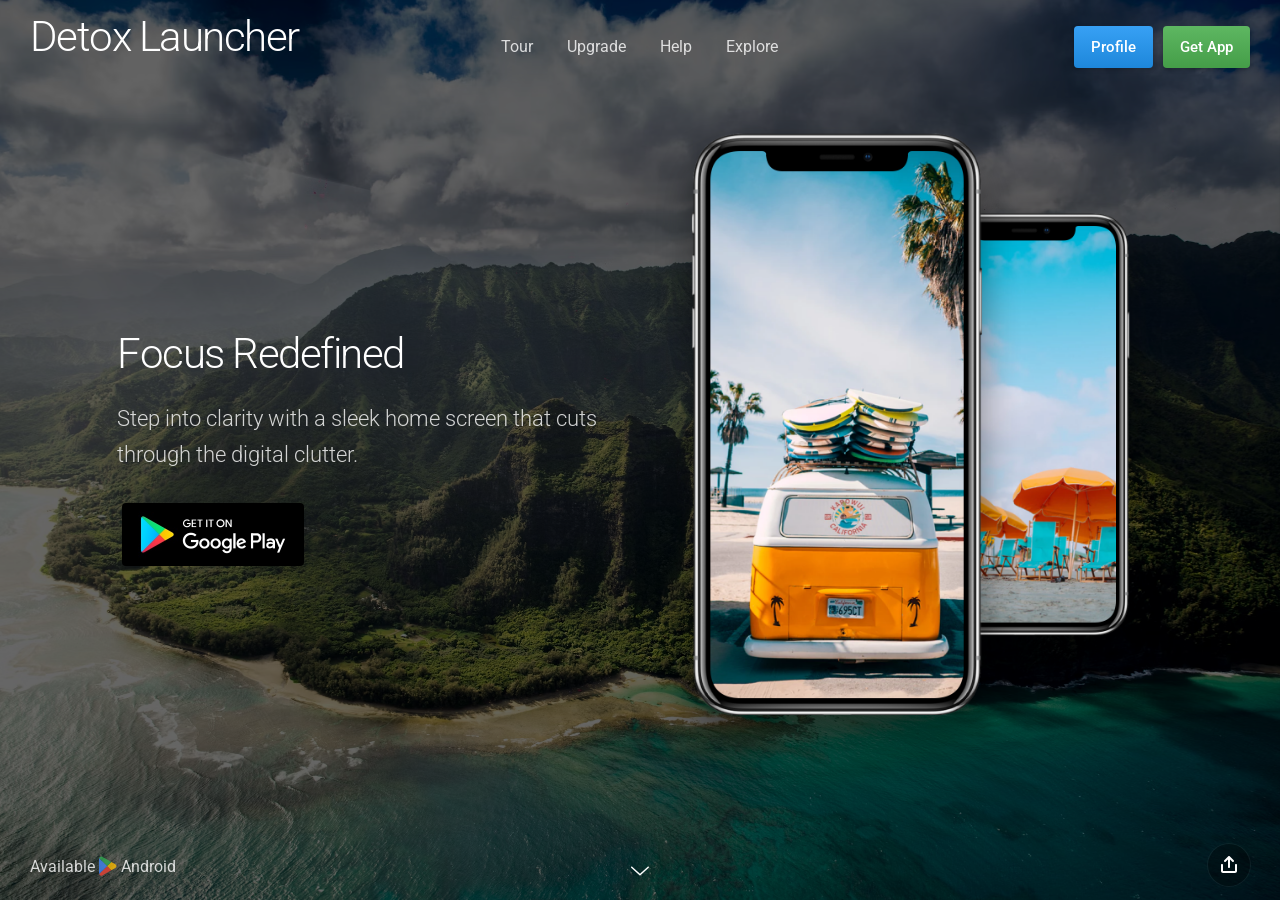
==== commit dbb63f95: "Updated background" ====
--- a/index.html
+++ b/index.html
@@ -180,8 +180,8 @@
       </div>
     </div>
   </div>
-  <!-- <div class="background" style="background-image:url(assets/img/background/a.avif)"></div> -->
-  <div class="background" style="background: linear-gradient(to right, #00ffe5, #ff00c3);"></div>
+  <div class="background" style="background-image:url(assets/img/background/a.avif)"></div>
+  <!-- <div class="background" style="background: linear-gradient(to right, #00ffe5, #ff00c3);"></div> -->
 </section>
 
 <!-- Slide 2 (#60) -->
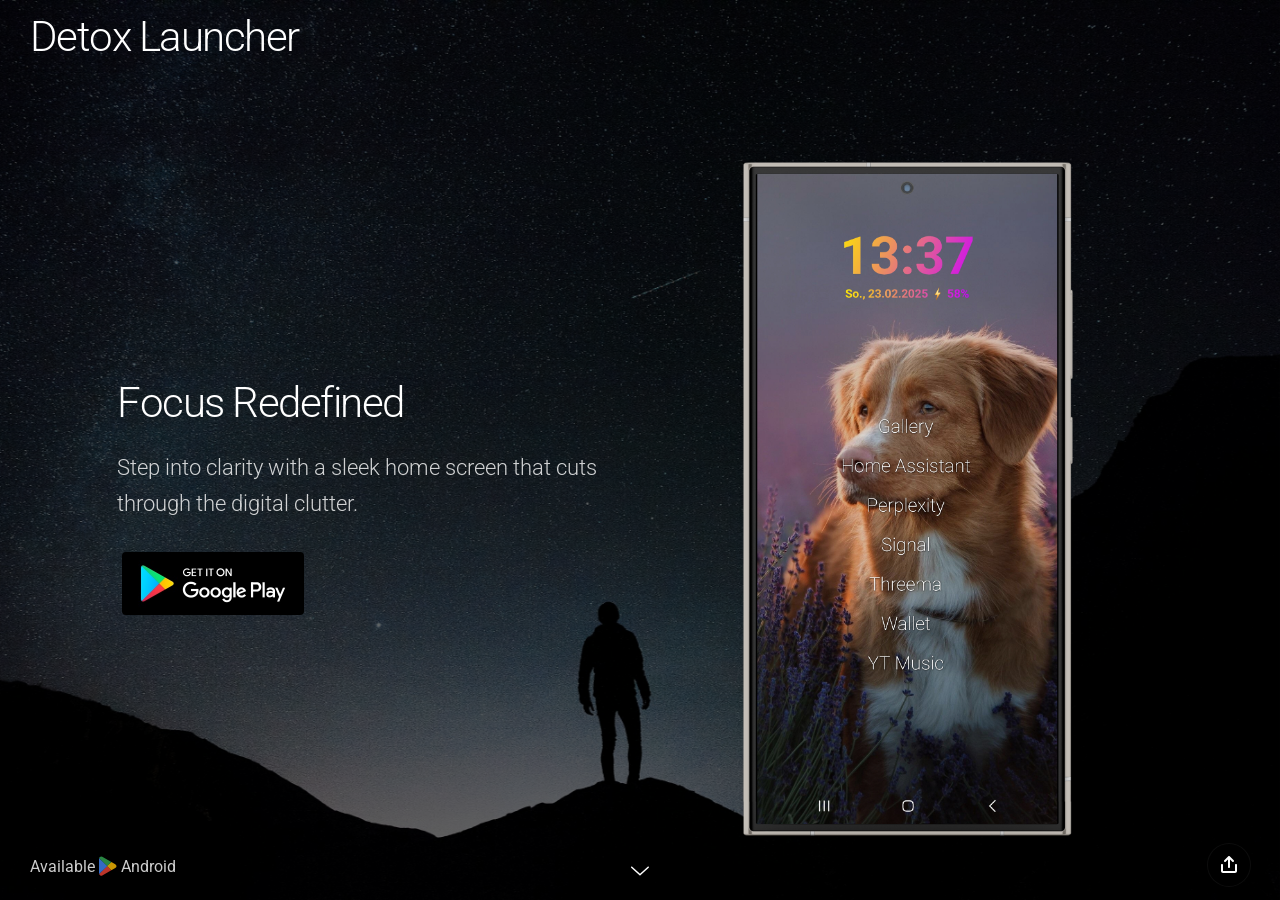
==== commit 64b6fc4b: "Updated page" ====
--- a/index.html
+++ b/index.html
@@ -112,15 +112,15 @@
   <div class="sections desktop">
     <div class="left"><h1>Detox Launcher</h1></div>
     <!-- <div class="left"><a href="https://designmodo.com/?u=3165" title="Slides Framework"><svg style="width:333px;height:38px"><use xmlns:xlink="http://www.w3.org/1999/xlink" xlink:href="#logo"></use></svg></a></div> -->
-    <div class="center">
+    <!-- <div class="center">
       <ul class="menu">
         <li><a href="#">Tour</a></li>
         <li><a href="#">Upgrade</a></li>
         <li><a href="#">Help</a></li>
         <li><a href="#">Explore</a></li>
       </ul>
-    </div>
-    <div class="right"><a class="button blue gradient" href="#">Profile</a><a class="button green gradient" href="#">Get App</a></div>
+    </div> -->
+    <!-- <div class="right"><a class="button blue gradient" href="#">Profile</a><a class="button green gradient" href="#">Get App</a></div> -->
   </div>
   <div class="sections compact hidden">
     <div class="left bold"><h1>Detox Launcher</h1></div>
@@ -157,7 +157,7 @@
   </div>
 </nav>
 
-<!-- Slide 1 (#34) -->
+<!-- Slide 2 (#34) -->
   <section class="slide fade-6 kenBurns">
   <div class="content">
     <div class="container">
@@ -172,7 +172,7 @@
               <a href="https://play.google.com/store/apps/details?id=com.kevinnovation.detoxlauncher&pcampaignid=web_share" class="ae-3 fromLeft button hollow"><img src="assets/img/googleplay.jpg" height="63"/></a>
             </li>
             <li class="col-6-12">
-              <img class="ae-4" width="605" src="assets/img/iphones-34.png" alt="iPhones Thumbnail" data-action="zoom"/>
+              <img class="ae-4" width="400" src="assets/img/home-dog.png" alt="iPhones Thumbnail" data-action="zoom"/>
             </li>
           </ul>
         </div>
@@ -180,106 +180,9 @@
       </div>
     </div>
   </div>
-  <div class="background" style="background-image:url(assets/img/background/a.avif)"></div>
+  <div class="background" style="background-image:url(assets/img/background/mountain-dude.jpg)"></div>
   <!-- <div class="background" style="background: linear-gradient(to right, #00ffe5, #ff00c3);"></div> -->
 </section>
-
-<!-- Slide 2 (#60) -->
-<section class="slide fade-6 kenBurns">
-  <div class="content">
-    <div class="container">
-      <div class="wrap">
-          
-        <div class="fix-12-12">
-          <ul class="grid">
-            <li class="col-6-12 left">
-              <h1 class="ae-2 fromLeft">Streamlined Access</h1>
-              <p class="ae-3 fromLeft"><span class="opacity-8">Enjoy fast, focused navigation with an app drawer featuring only your essentials.</span></p>
-              <ul class="tabs controller uppercase bold ae-4 fromCenter" data-slider-id="60-1">
-                <li class="selected">Krabi Island</li>
-                <li>Community</li>
-                <li>Surfing</li>
-              </ul>
-            </li>
-            <li class="col-6-12 left ae-5 fromCenter">
-              <ul class="slider animated margin-top-4" data-slider-id="60-1">
-                <li class="selected fromCenter">
-                  <div class="popupTrigger videoThumbnail shadow rounded" data-popup-id="60-1">
-                    <img class="wide" src="assets/img/gallery-60-1.jpg" alt="Video Thumbnail"/>
-                  </div>
-                </li>
-                <li class="fromCenter">
-                  <div class="popupTrigger videoThumbnail shadow rounded" data-popup-id="60-2">
-                    <img class="wide" src="assets/img/gallery-60-2.jpg" alt="Video Thumbnail"/>
-                  </div>
-                </li>
-                <li class="fromCenter">
-                  <div class="popupTrigger videoThumbnail shadow rounded" data-popup-id="60-3">
-                    <img class="wide" src="assets/img/gallery-60-3.jpg" alt="Video Thumbnail"/>
-                  </div>
-                </li>
-              </ul>
-            </li>
-          </ul>
-        </div>
-        
-      </div>
-    </div>
-  </div>
-  <div class="background" style="background-image:url(assets/img/background/img-60.jpg)"></div>
-</section>
-
-
-<!-- Popup Video -->
-<div class="popup autoplay" data-popup-id="60-1">
-  <div class="close"><svg><use xmlns:xlink="http://www.w3.org/1999/xlink" xlink:href="#close"></use></svg></div>
-  <div class="content">
-    <div class="container">
-      <div class="wrap">
-        <div class="fix-10-12">
-          <div class="embedVideo popupContent">
-            <iframe src="https://player.vimeo.com/video/101231747?color=ff0179&portrait=0" frameborder="0" webkitallowfullscreen mozallowfullscreen allowfullscreen></iframe>
-          </div>
-        </div>
-      </div>
-    </div>
-  </div>
-</div>
-
-
-<!-- Popup Video -->
-<div class="popup autoplay" data-popup-id="60-2">
-  <div class="close"><svg><use xmlns:xlink="http://www.w3.org/1999/xlink" xlink:href="#close"></use></svg></div>
-  <div class="content">
-    <div class="container">
-      <div class="wrap">
-        <div class="fix-10-12">
-          <div class="embedVideo popupContent">
-            <iframe src="https://player.vimeo.com/video/101231747?color=ff0179&portrait=0" frameborder="0" webkitallowfullscreen mozallowfullscreen allowfullscreen></iframe>
-          </div>
-        </div>
-      </div>
-    </div>
-  </div>
-</div>
-
-
-<!-- Popup Video -->
-<div class="popup autoplay" data-popup-id="60-3">
-  <div class="close"><svg><use xmlns:xlink="http://www.w3.org/1999/xlink" xlink:href="#close"></use></svg></div>
-  <div class="content">
-    <div class="container">
-      <div class="wrap">
-        <div class="fix-10-12">
-          <div class="embedVideo popupContent">
-            <iframe src="https://player.vimeo.com/video/101231747?color=ff0179&portrait=0" frameborder="0" webkitallowfullscreen mozallowfullscreen allowfullscreen></iframe>
-          </div>
-        </div>
-      </div>
-    </div>
-  </div>
-</div>
-
 
 <!-- Slide 3 (#27) -->
 <section class="slide fade-6 kenBurns">
@@ -291,26 +194,21 @@
           <ul class="flex verticalCenter">
             <li class="col-5-12 cell-27">
               <div class="fix-4-12">
-                <ul class="slider clickable ae-1 fromAbove" data-slider-id="27-2">
-                  <li class="selected"><img src="assets/img/watch-26-2.png" alt="Apple Watch Thumbnail"/></li>
-                  <li><img src="assets/img/watch-26-1.png" alt="Apple Watch Thumbnail"/></li>
-                  <li><img src="assets/img/watch-26-2.png" alt="Apple Watch Thumbnail"/></li>
-                  <li><img src="assets/img/watch-26-1.png" alt="Apple Watch Thumbnail"/></li>
-                </ul>
-                <ul class="controller dots ae-2 fromCenter margin-top-3" data-slider-id="27-2">
+                <img width="450" src="assets/img/drawer-dog.png" alt="Apple Watch Thumbnail"/>
+                <!-- <ul class="slider clickable ae-1 fromAbove" data-slider-id="27-2">
+                  <li class="selected"></li>                  
+                </ul> -->
+                <!-- <ul class="controller dots ae-2 fromCenter margin-top-3" data-slider-id="27-2">
                   <li class="dot selected"></li>
-                  <li class="dot"></li>
-                  <li class="dot"></li>
-                  <li class="dot"></li>
-                </ul>
+                </ul> -->
               </div>
             </li>
             <li class="col-7-12 left">
-              <h1 class="ae-2 fromRight">Personalize Your Experience</h1>
+              <h1 class="ae-2 fromRight">Streamlined Access</h1>
               <div class="ae-3 fromRight">
-                <p class="opacity-8">Tailor your launcher effortlessly with intuitive settings that reflect your style.</p>
+                <p class="opacity-8">Enjoy fast, focused navigation with an app drawer featuring only your essentials.</p>
               </div>
-              <div class="relative">
+              <!-- <div class="relative">
                 <img src="assets/img/icon-2.png" class="ae-3 fromCenter app-26" alt="app"/>
                 <div class="text-26">
                   <h3 class="ae-3 fromRight">Ember for Apple Watch</h3>
@@ -318,7 +216,7 @@
                     <p class="tiny opacity-6">People don&rsquo;t use a product<br>because of the great&nbsp;design.</p>
                   </div>
                 </div>
-              </div>
+              </div> -->
             </li>
           </ul>
         </div>
@@ -326,56 +224,99 @@
       </div>
     </div>
   </div>
-  <div class="background" style="background-image:url(assets/img/background/img-27.jpg)"></div>
+  <div class="background" style="background-image:url(assets/img/background/compass.jpg)"></div>
 </section>
 
-<!-- Slide 4 (#26) -->
+<!-- Slide 4 (#60) -->
 <section class="slide fade-6 kenBurns">
   <div class="content">
     <div class="container">
       <div class="wrap">
+          
+        <div class="fix-12-12">
+          <ul class="flex verticalCenter">
+            <li class="col-6-12 left">
+              <h1 class="ae-2 fromLeft">Personalize Your Experience</h1>
+              <p class="ae-3 fromLeft"><span class="opacity-8">Tailor your launcher effortlessly with intuitive settings that reflect your style.</span></p>
+              <ul class="tabs controller uppercase bold ae-4 fromCenter" data-slider-id="60-1">
+                <li class="selected">Clock Style</li>
+                <li>Text Style</li>
+                <li>Swipe Gestures</li>
+              </ul>
+            </li>
+            <li class="col-6-12 left ae-5 fromCenter">
+              <ul class="slider animated margin-top-4" data-slider-id="60-1">
+                <li class="selected fromCenter">
+                  <img width="400" src="assets/img/settings-clock-dog.png"/>
+                </li>
+                <li class="fromCenter">                  
+                    <img width="400" src="assets/img/settings-textstyle-dog.png"/>                  
+                </li>
+                <li class="fromCenter">                  
+                    <img width="400" src="assets/img/settings-swipe.png"/>                  
+                </li>
+              </ul>
+            </li>
+          </ul>
+        </div>
         
-        <div class="fix-12-12">
-          <ul class="flex reverse verticalCenter">
-            <li class="col-7-12 left cell-26">
-              <h1 class="ae-1 fromLeft">How we work</h1>
-              <div class="ae-2 fromLeft">
-                <p class="opacity-8">An electrician isn't an opinion former, but a graphic designer is. My argument is that all graphic designers hold high levels of responsibility in&nbsp;society.</p>
-              </div>
-              <div class="relative">
-                <img src="assets/img/icon-1.png" class="ae-3 fromCenter app-26" alt="app"/>
-                <div class="text-26">
-                  <h3 class="ae-3 fromRight">Ember for Apple Watch</h3>
-                  <div class="ae-5 fromRight">
-                    <p class="tiny opacity-6">People don&rsquo;t use a product<br>because of the great&nbsp;design.</p>
-                  </div>
-                </div>
-              </div>
-            </li>
-            <li class="col-5-12">
-              <div class="fix-4-12 center">
-                <ul class="slider clickable ae-1 fromAbove" data-slider-id="26-3">
-                  <li class="selected"><img src="assets/img/watch-26-1.png" alt="Apple Watch Thumbnail"/></li>
-                  <li><img src="assets/img/watch-26-2.png" alt="Apple Watch Thumbnail"/></li>
-                  <li><img src="assets/img/watch-26-1.png" alt="Apple Watch Thumbnail"/></li>
-                  <li><img src="assets/img/watch-26-2.png" alt="Apple Watch Thumbnail"/></li>
-                </ul>
-                <ul class="controller dots ae-3 fromCenter margin-top-3" data-slider-id="26-3">
-                  <li class="dot selected"></li>
-                  <li class="dot"></li>
-                  <li class="dot"></li>
-                  <li class="dot"></li>
-                </ul>
-              </div>
-            </li>
-          </ul>
-        </div>
-        
-      </div>
-    </div>
-  </div>
-  <div class="background" style="background-image:url(assets/img/background/img-26.jpg)"></div>
+      </div>
+    </div>
+  </div>
+  <div class="background" style="background-image:url(assets/img/background/personalize.jpg)"></div>
 </section>
+
+
+<!-- Popup Video -->
+<div class="popup autoplay" data-popup-id="60-1">
+  <div class="close"><svg><use xmlns:xlink="http://www.w3.org/1999/xlink" xlink:href="#close"></use></svg></div>
+  <div class="content">
+    <div class="container">
+      <div class="wrap">
+        <div class="fix-10-12">
+          <div class="embedVideo popupContent">
+            <iframe src="https://player.vimeo.com/video/101231747?color=ff0179&portrait=0" frameborder="0" webkitallowfullscreen mozallowfullscreen allowfullscreen></iframe>
+          </div>
+        </div>
+      </div>
+    </div>
+  </div>
+</div>
+
+
+<!-- Popup Video -->
+<div class="popup autoplay" data-popup-id="60-2">
+  <div class="close"><svg><use xmlns:xlink="http://www.w3.org/1999/xlink" xlink:href="#close"></use></svg></div>
+  <div class="content">
+    <div class="container">
+      <div class="wrap">
+        <div class="fix-10-12">
+          <div class="embedVideo popupContent">
+            <iframe src="https://player.vimeo.com/video/101231747?color=ff0179&portrait=0" frameborder="0" webkitallowfullscreen mozallowfullscreen allowfullscreen></iframe>
+          </div>
+        </div>
+      </div>
+    </div>
+  </div>
+</div>
+
+
+<!-- Popup Video -->
+<div class="popup autoplay" data-popup-id="60-3">
+  <div class="close"><svg><use xmlns:xlink="http://www.w3.org/1999/xlink" xlink:href="#close"></use></svg></div>
+  <div class="content">
+    <div class="container">
+      <div class="wrap">
+        <div class="fix-10-12">
+          <div class="embedVideo popupContent">
+            <iframe src="https://player.vimeo.com/video/101231747?color=ff0179&portrait=0" frameborder="0" webkitallowfullscreen mozallowfullscreen allowfullscreen></iframe>
+          </div>
+        </div>
+      </div>
+    </div>
+  </div>
+</div>
+
 
 <!-- Slide 5 (#91) -->
 <section class="slide fade-6 kenBurns">
@@ -385,26 +326,26 @@
       
         <div class="fix-12-12 toCenter">
           <div class="fix-7-12">
-            <p class="margin-bottom-2 ae-1"><span class="opacity-6">Case study</p>
-            <h1 class="ae-2 huge fromAbove margin-bottom-2">Discomfort is a signal of a good concept</h1>
-            <a href="#" class="button green gradient ae-3">Purchase</a>
+            <!-- <p class="margin-bottom-2 ae-1"><span class="opacity-6">Case study</p> -->
+            <h1 class="ae-2 huge fromAbove margin-bottom-2">Simplify Your Digital Life</h1>
+            <!-- <a href="#" class="button green gradient ae-3">Purchase</a> -->
           </div>
           <ul class="grid fixedSpaces left margin-top-10">
             <li class="col-3-12 col-tablet-1-2 col-phablet-1-1 ae-4 fromLeft">
              <h3>Inspiration</h3>
-             <p class="tiny opacity-6">We live in a society where everybody feels guilty.</p>
+             <p class="tiny opacity-6">We live in a world full of digital noise and distractions. Detox Launcher helps you reclaim your time, focus on what truly matters, and break free from the endless cycle of notifications.</p>
             </li>
             <li class="col-3-12 col-tablet-1-2 col-phablet-1-1 ae-5 fromLeft">
-             <h3>Creativity</h3>
-             <p class="tiny opacity-6">You don’t have to be “a creative” to be creative.</p>
+              <h3>Creativity</h3>
+              <p class="tiny opacity-6">Creativity thrives in moments of clarity. By decluttering your digital space, Detox Launcher allows your mind to breathe, think freely, and explore new ideas without distractions.</p>
+             </li>
+            <li class="col-3-12 col-tablet-1-2 col-phablet-1-1 ae-5 fromLeft">
+             <h3>Simplicity</h3>
+             <p class="tiny opacity-6">Simplicity is powerful—but achieving it is an art. Detox Launcher strips away the unnecessary, leaving you with a clean, intentional interface designed to enhance your digital well-being.</p>
             </li>
             <li class="col-3-12 col-tablet-1-2 col-phablet-1-1 ae-6 fromLeft">
-             <h3>Fashion</h3>
-             <p class="tiny opacity-6">There is no such thing as simple. Simple is hard.</p>
-            </li>
-            <li class="col-3-12 col-tablet-1-2 col-phablet-1-1 ae-7 fromLeft">
-             <h3>Photography</h3>
-             <p class="tiny opacity-6">Design makes what was once impossible possible.</p>
+             <h3>Mindful Living</h3>
+             <p class="tiny opacity-6">Technology should work for you, not control you. Detox Launcher encourages a mindful smartphone experience by reducing distractions and promoting intentional usage.</p>
             </li>
           </ul>
         </div>
@@ -412,76 +353,9 @@
       </div>
     </div>
   </div>
-  <div class="background" style="background-image:url(assets/img/background/img-91.jpg)"></div>
+  <div class="background" style="background-image:url(assets/img/background/desk.jpg)"></div>
 </section>
 
-<!-- Slide 6 (#83) -->
-<section class="slide fade-6 kenBurns">
-  <div class="content">
-    <div class="container">
-      <div class="wrap">
-      
-        <div class="fix-10-12">
-          <h1 class="ae-1">Pricing</h1>
-          <ul class="grid grid-83 noSpaces equal ae-2 fadeIn">
-            <li class="col-4-12 ae-3" style="background: #F5FBFE">
-              <h3>Moon</h3>
-              <div class="price ae-5"><span class="currency">$</span>0</div>
-              <div class="ae-5">
-                <h6 class="uppercase bold small opacity-4">No Credit Card Needed</h6>
-              </div>
-              <div class="margin-top-3 margin-bottom-3 equalElement ae-6">
-                <ul class="p tiny">
-                  <li><strong>25 Free Images</strong></li>
-                  <li class="opacity-7">Custom Domain</li>
-                  <li class="opacity-7">24/7 Customer Support</li>
-                </ul>
-              </div>
-              <a href="#" class="button blue gradient wide cropSides cropBottom ae-7">Try Free</a>
-            </li>
-            <li class="col-4-12 ae-4">
-              <h3>Planet</h3>
-              <div class="price ae-6"><span class="currency">$</span>6</div>
-              <div class="ae-6">
-                <h6 class="uppercase bold small opacity-4">Billed per Month</h6>
-              </div>
-              <div class="margin-top-3 margin-bottom-3 equalElement ae-7">
-                <ul class="p tiny">
-                  <li><strong>60 Free Images</strong></li>
-                  <li><strong>Mobile-Optimized</strong></li>
-                  <li><strong>No Transaction Fees</strong></li>
-                  <li class="opacity-8">Custom Domain</li>
-                  <li class="opacity-8">24/7 Customer Support</li>
-                </ul>
-              </div>
-              <a href="#" class="button green gradient wide cropSides cropBottom ae-8">Purchase</a>
-            </li>
-            <li class="col-4-12 ae-5">
-              <h3>Galaxy</h3>
-              <div class="price ae-7"><span class="currency">$</span>24</div>
-              <div class="ae-7">
-                <h6 class="uppercase bold small opacity-4">Billed per Month</h6>
-              </div>
-              <div class="margin-top-3 margin-bottom-3 equalElement ae-8">
-                <ul class="p tiny">
-                  <li><strong>60 Free Images</strong></li>
-                  <li><strong>Mobile-Optimized</strong></li>
-                  <li><strong>No Transaction Fees</strong></li>
-                  <li><strong>Unlimited Projects</strong></li>
-                  <li class="opacity-8">Custom Domain</li>
-                  <li class="opacity-8">24/7 Customer Support</li>
-                </ul>
-              </div>
-              <a href="#" class="button green gradient wide cropSides cropBottom ae-9">Purchase</a>
-            </li>
-          </ul>
-        </div> 
-
-      </div>
-    </div>
-  </div>
-  <div class="background" style="background-image:url(assets/img/background/img-83.jpg)"></div>
-</section>
 
 <!-- Slide 7 (#95) -->
 <section class="slide fade-6 kenBurns">
@@ -491,12 +365,7 @@
       
         <div class="fix-6-12">
           <h1 class="huge ae-1 margin-bottom-2">Download Mobile App</h1>
-          <p class="hero ae-2 margin-bottom-3"><span class="opacity-8">Learning never exhausts the mind.</span></p>
-
-          <form action="#" autocomplete="off" class="slides-form margin-bottom-3">
-            <input type="email" class="ae-3" name="email" placeholder="E-mail address"/>
-            <button type="submit" class="button blue gradient ae-4" name="submit">Try it free</button>
-          </form>
+          <p class="hero ae-2 margin-bottom-3"><span class="opacity-8">and keep your focus on the important things.</span></p>
 
           <a href="https://play.google.com/store/apps/details?id=com.kevinnovation.detoxlauncher&pcampaignid=web_share" class="button hollow ae-6"><img src="assets/img/googleplay.jpg" height="63"/></a>
         </div>
@@ -504,13 +373,13 @@
       </div>
     </div>
   </div>
-  <div class="background" style="background-image:url(assets/img/background/img-95.jpg)"></div>
+  <div class="background" style="background-image:url(assets/img/background/focus-mountains.jpg)"></div>
 </section>
 
 <!-- Panel Bottom #01 -->
 <nav class="panel bottom forceMobileView">
   <div class="sections desktop">
-    <div class="left"><a href="#" class="opacity-8">Available <svg style="height:21px;"><use xmlns:xlink="http://www.w3.org/1999/xlink" xlink:href="#googlePlay"></use></svg> Android</a></div>
+    <div class="left"><a href="https://play.google.com/store/apps/details?id=com.kevinnovation.detoxlauncher&pcampaignid=web_share" class="opacity-8">Available <svg style="height:21px;"><use xmlns:xlink="http://www.w3.org/1999/xlink" xlink:href="#googlePlay"></use></svg> Android</a></div>
     <div class="center"><span class="nextSlide"><svg><use xmlns:xlink="http://www.w3.org/1999/xlink" xlink:href="#arrow-down"></use></svg></span></div>
     <div class="right"><span data-dropdown-id="2" class="button actionButton dropdownTrigger"><svg><use xmlns:xlink="http://www.w3.org/1999/xlink" xlink:href="#share"></use></svg></span></div>
   </div>
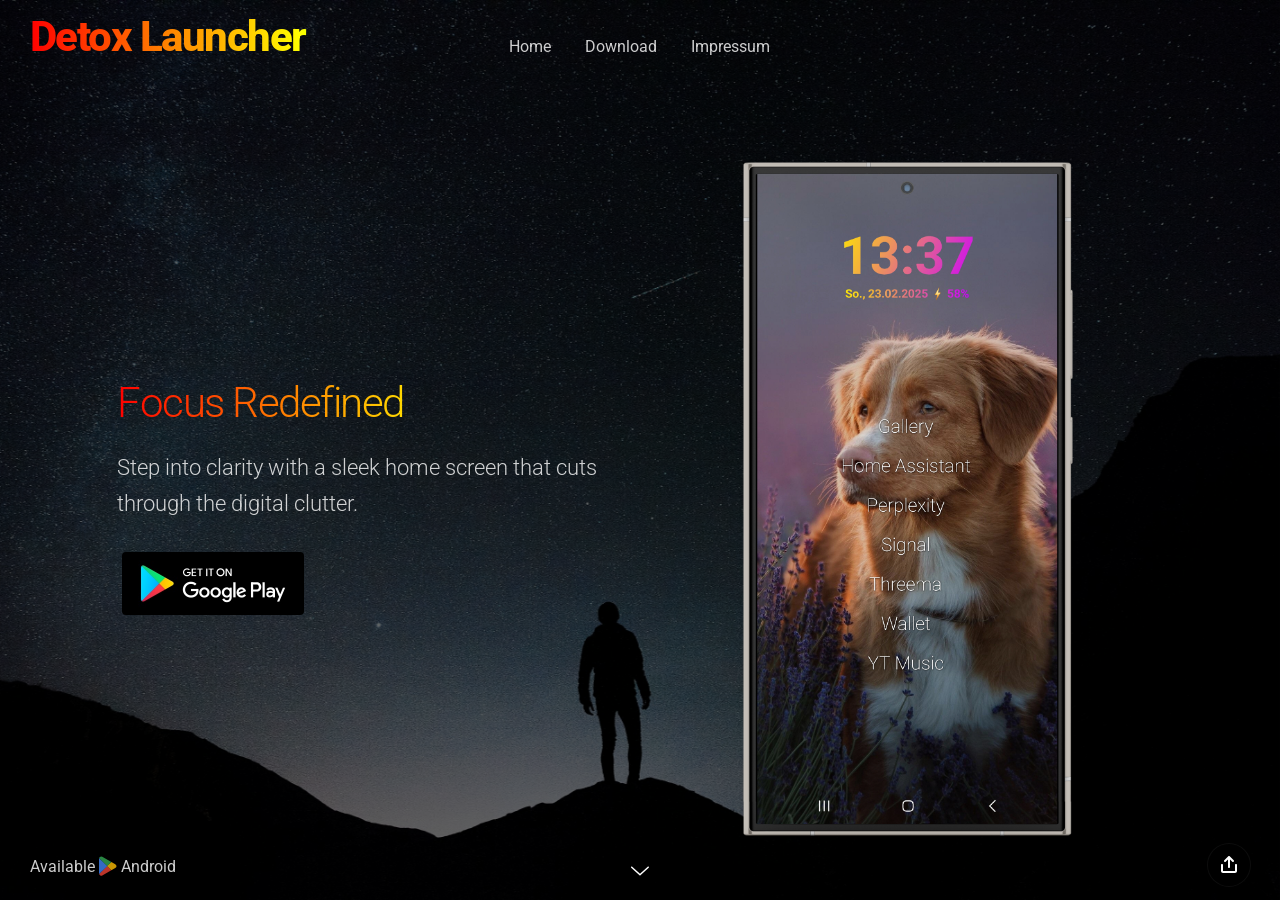
==== commit eb87eff6: "Updated Page with Colors, Impressum and menu items" ====
--- a/index.html
+++ b/index.html
@@ -111,21 +111,21 @@
 <nav class="panel top">
   <div class="sections desktop">
     <div class="left"><h1>Detox Launcher</h1></div>
-    <!-- <div class="left"><a href="https://designmodo.com/?u=3165" title="Slides Framework"><svg style="width:333px;height:38px"><use xmlns:xlink="http://www.w3.org/1999/xlink" xlink:href="#logo"></use></svg></a></div> -->
-    <!-- <div class="center">
+    <div class="center">
       <ul class="menu">
-        <li><a href="#">Tour</a></li>
-        <li><a href="#">Upgrade</a></li>
-        <li><a href="#">Help</a></li>
-        <li><a href="#">Explore</a></li>
+        <li><a href="#top">Home</a></li>
+        <li><a href="#slide-5">Download</a></li>
+        <li><a href="#impressum-slide">Impressum</a></li>
       </ul>
-    </div> -->
-    <!-- <div class="right"><a class="button blue gradient" href="#">Profile</a><a class="button green gradient" href="#">Get App</a></div> -->
+    </div>
+    <div class="right"></div>
   </div>
   <div class="sections compact hidden">
     <div class="left bold"><h1>Detox Launcher</h1></div>
     <!-- <div class="left"><a href="#" title="Slides Framework"><svg style="width:82px;height:24px"><use xmlns:xlink="http://www.w3.org/1999/xlink" xlink:href="#logo"></use></svg></a></div> -->
-    <div class="right"><span class="button actionButton sidebarTrigger" data-sidebar-id="1"><svg><use xmlns:xlink="http://www.w3.org/1999/xlink" xlink:href="#menu"></use></svg></span</div>
+    <div class="right">
+      <span class="button actionButton sidebarTrigger" data-sidebar-id="1"><svg><use xmlns:xlink="http://www.w3.org/1999/xlink" xlink:href="#menu"></use></svg></span>
+    </div>
   </div>
 </nav>
 
@@ -135,19 +135,14 @@
   <div class="content">
     <a href="#" class="logo"><svg width="37" height="30"><use xmlns:xlink="http://www.w3.org/1999/xlink" xlink:href="#logo-icon"></use></svg></a>
     <ul class="mainMenu margin-top-3">
-      <li><a href="#">All Goods</a></li>
-      <li><a href="#">UI Kits</a></li>
-      <li><a href="#">Icons</a></li>
-      <li><a href="#">Mockups</a></li>
-      <li><a href="#">Toolkit</a></li>
+      <li><a href="#top" class="sidebarTrigger" data-sidebar-id="1">Home</a></li>
+      <li><a href="#slide-5" class="sidebarTrigger" data-sidebar-id="1">Download</a></li>
+      <li><a href="#impressum-slide" class="sidebarTrigger" data-sidebar-id="1">Impressum</a></li>
+      <li><a href="https://play.google.com/store/apps/details?id=com.kevinnovation.detoxlauncher&pcampaignid=web_share">Download App</a></li>
     </ul>
     <ul class="subMenu small opacity-8">
-      <li><a href="#">Submit Product</a></li>
-      <li><a href="#">FAQ</a></li>
-      <li><a href="#">License</a></li>
-      <li><a href="#">Terms & Conditions</a></li>
       <li><a href="#">Privacy Policy</a></li>
-      <li><a href="#">Contact Us</a></li>
+      <li><a href="mailto:info@detoxlauncher.com">Contact Us</a></li>
     </ul>
     <ul class="social opacity-8">
       <li><a href="#"><svg><use xmlns:xlink="http://www.w3.org/1999/xlink" xlink:href="#facebook"></use></svg></a></li>
@@ -158,7 +153,7 @@
 </nav>
 
 <!-- Slide 2 (#34) -->
-  <section class="slide fade-6 kenBurns">
+  <section class="slide fade-6 kenBurns" id="top">
   <div class="content">
     <div class="container">
       <div class="wrap">
@@ -185,7 +180,7 @@
 </section>
 
 <!-- Slide 3 (#27) -->
-<section class="slide fade-6 kenBurns">
+<section class="slide fade-6 kenBurns" id="slide-2">
   <div class="content">
     <div class="container">
       <div class="wrap">
@@ -228,7 +223,7 @@
 </section>
 
 <!-- Slide 4 (#60) -->
-<section class="slide fade-6 kenBurns">
+<section class="slide fade-6 kenBurns" id="slide-3">
   <div class="content">
     <div class="container">
       <div class="wrap">
@@ -317,9 +312,8 @@
   </div>
 </div>
 
-
 <!-- Slide 5 (#91) -->
-<section class="slide fade-6 kenBurns">
+<section class="slide fade-6 kenBurns" id="slide-4">
   <div class="content">
     <div class="container">
       <div class="wrap">
@@ -358,7 +352,7 @@
 
 
 <!-- Slide 7 (#95) -->
-<section class="slide fade-6 kenBurns">
+<section class="slide fade-6 kenBurns" id="slide-5">
   <div class="content">
     <div class="container">
       <div class="wrap">
@@ -374,6 +368,36 @@
     </div>
   </div>
   <div class="background" style="background-image:url(assets/img/background/focus-mountains.jpg)"></div>
+</section>
+
+<!-- Impressum Slide -->
+<section class="slide fade-6 kenBurns" id="impressum-slide">
+  <div class="content">
+    <div class="container">
+      <div class="wrap">
+        <div class="fix-10-12">
+          <h1 class="ae-1">Impressum</h1>
+          <div class="left margin-bottom-3 ae-2">
+            <h3>Contact Information</h3>
+            <p>Kevin Paul<br>            
+            89075 Ulm<br>
+            Germany</p>
+            
+            <h3>Contact</h3>
+            <p>Email: kevin.p4ul@gmail.com<br>
+            </p>
+            
+            <h3>Responsible for Content</h3>
+            <p>Kevin Paul</p>
+            
+            <h3>Disclaimer</h3>
+            <p>Despite careful content control, we assume no liability for the content of external links. The operators of the linked pages are solely responsible for their content.</p>
+          </div>
+        </div>
+      </div>
+    </div>
+  </div>
+  <div class="background" style="background-image:url(assets/img/background/desk.jpg)"></div>
 </section>
 
 <!-- Panel Bottom #01 -->
@@ -381,7 +405,9 @@
   <div class="sections desktop">
     <div class="left"><a href="https://play.google.com/store/apps/details?id=com.kevinnovation.detoxlauncher&pcampaignid=web_share" class="opacity-8">Available <svg style="height:21px;"><use xmlns:xlink="http://www.w3.org/1999/xlink" xlink:href="#googlePlay"></use></svg> Android</a></div>
     <div class="center"><span class="nextSlide"><svg><use xmlns:xlink="http://www.w3.org/1999/xlink" xlink:href="#arrow-down"></use></svg></span></div>
-    <div class="right"><span data-dropdown-id="2" class="button actionButton dropdownTrigger"><svg><use xmlns:xlink="http://www.w3.org/1999/xlink" xlink:href="#share"></use></svg></span></div>
+    <div class="right">
+      <span data-dropdown-id="2" class="button actionButton dropdownTrigger"><svg><use xmlns:xlink="http://www.w3.org/1999/xlink" xlink:href="#share"></use></svg></span>
+    </div>
   </div>
   <div class="sections compact hidden">
     <div class="right">
--- a/css/slides-bg.css
+++ b/css/slides-bg.css
@@ -28,4 +28,36 @@
     background-blend-mode: overlay;
     background-size: cover;
   }
-  +  
+  /* Rainbow text animation for h1 headings */
+  h1 {
+    background-image: linear-gradient(to right, 
+      #ff0000, /* Red */
+      #ff8000, /* Orange */
+      #ffff00, /* Yellow */
+      #00ff00, /* Green */
+      #0000ff, /* Blue */
+      #4b0082, /* Indigo */
+      #9400d3  /* Violet */
+    );
+    -webkit-background-clip: text;
+    background-clip: text;
+    color: transparent !important;
+    background-size: 200% auto;
+    animation: rainbow 5s linear infinite;
+  }
+  
+  /* Special style for the Detox Launcher heading in the top panel */
+  .panel.top h1 {
+    font-weight: 800 !important;
+    animation: rainbow 5s linear 1 forwards;
+  }
+  
+  @keyframes rainbow {
+    0% {
+      background-position: 0% center;
+    }
+    100% {
+      background-position: 200% center;
+    }
+  }
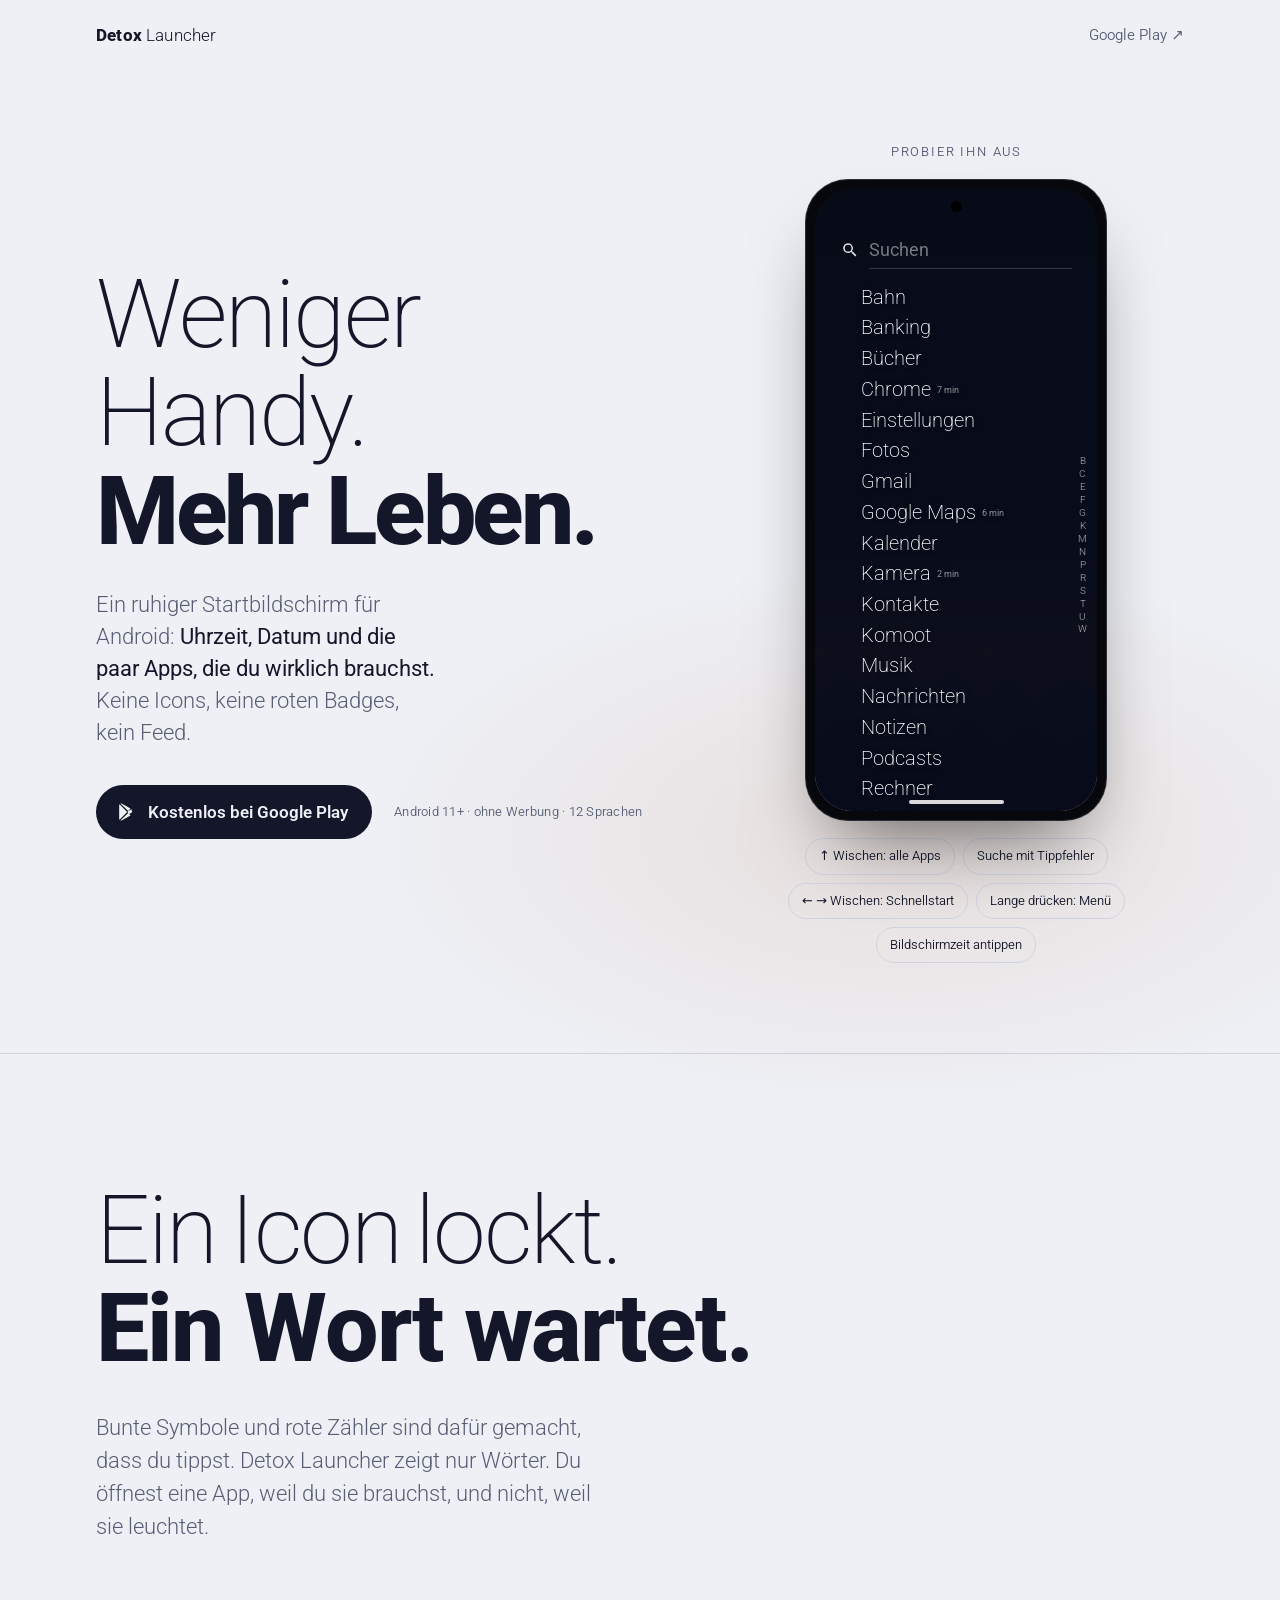
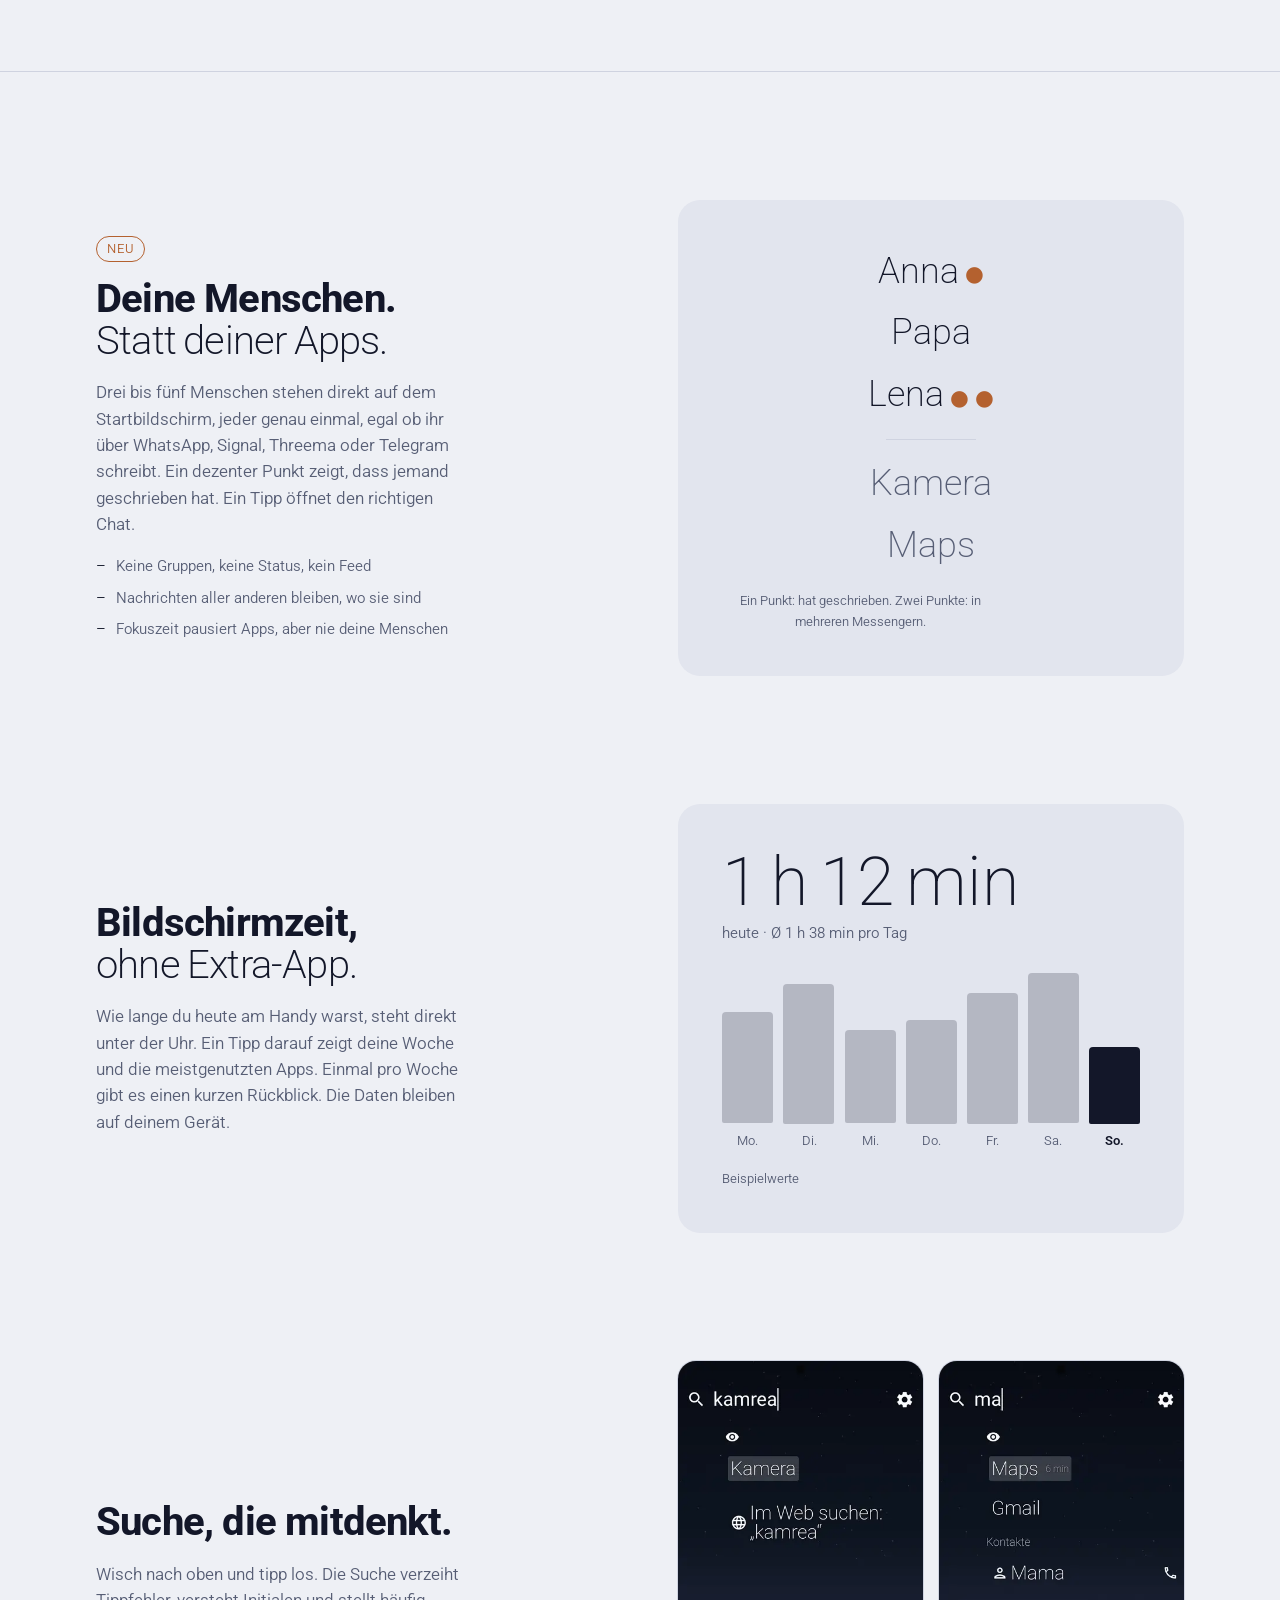
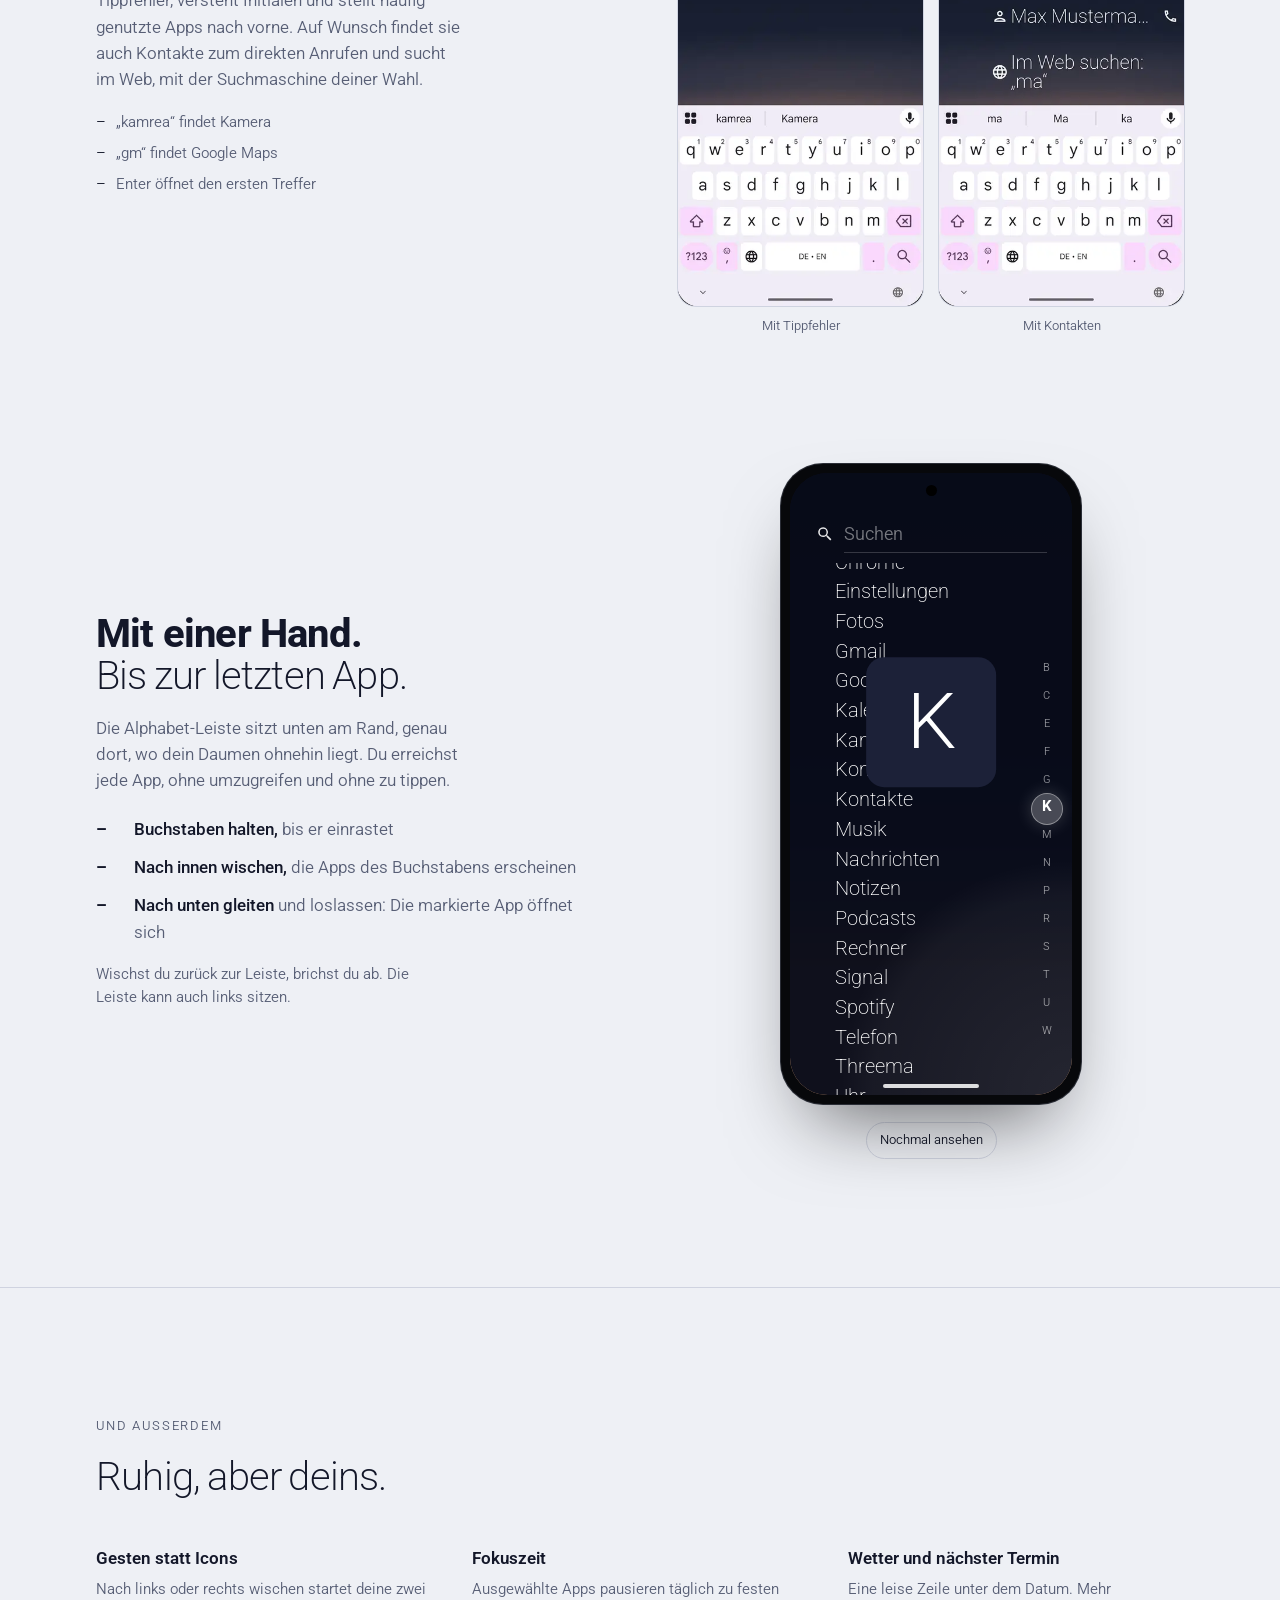
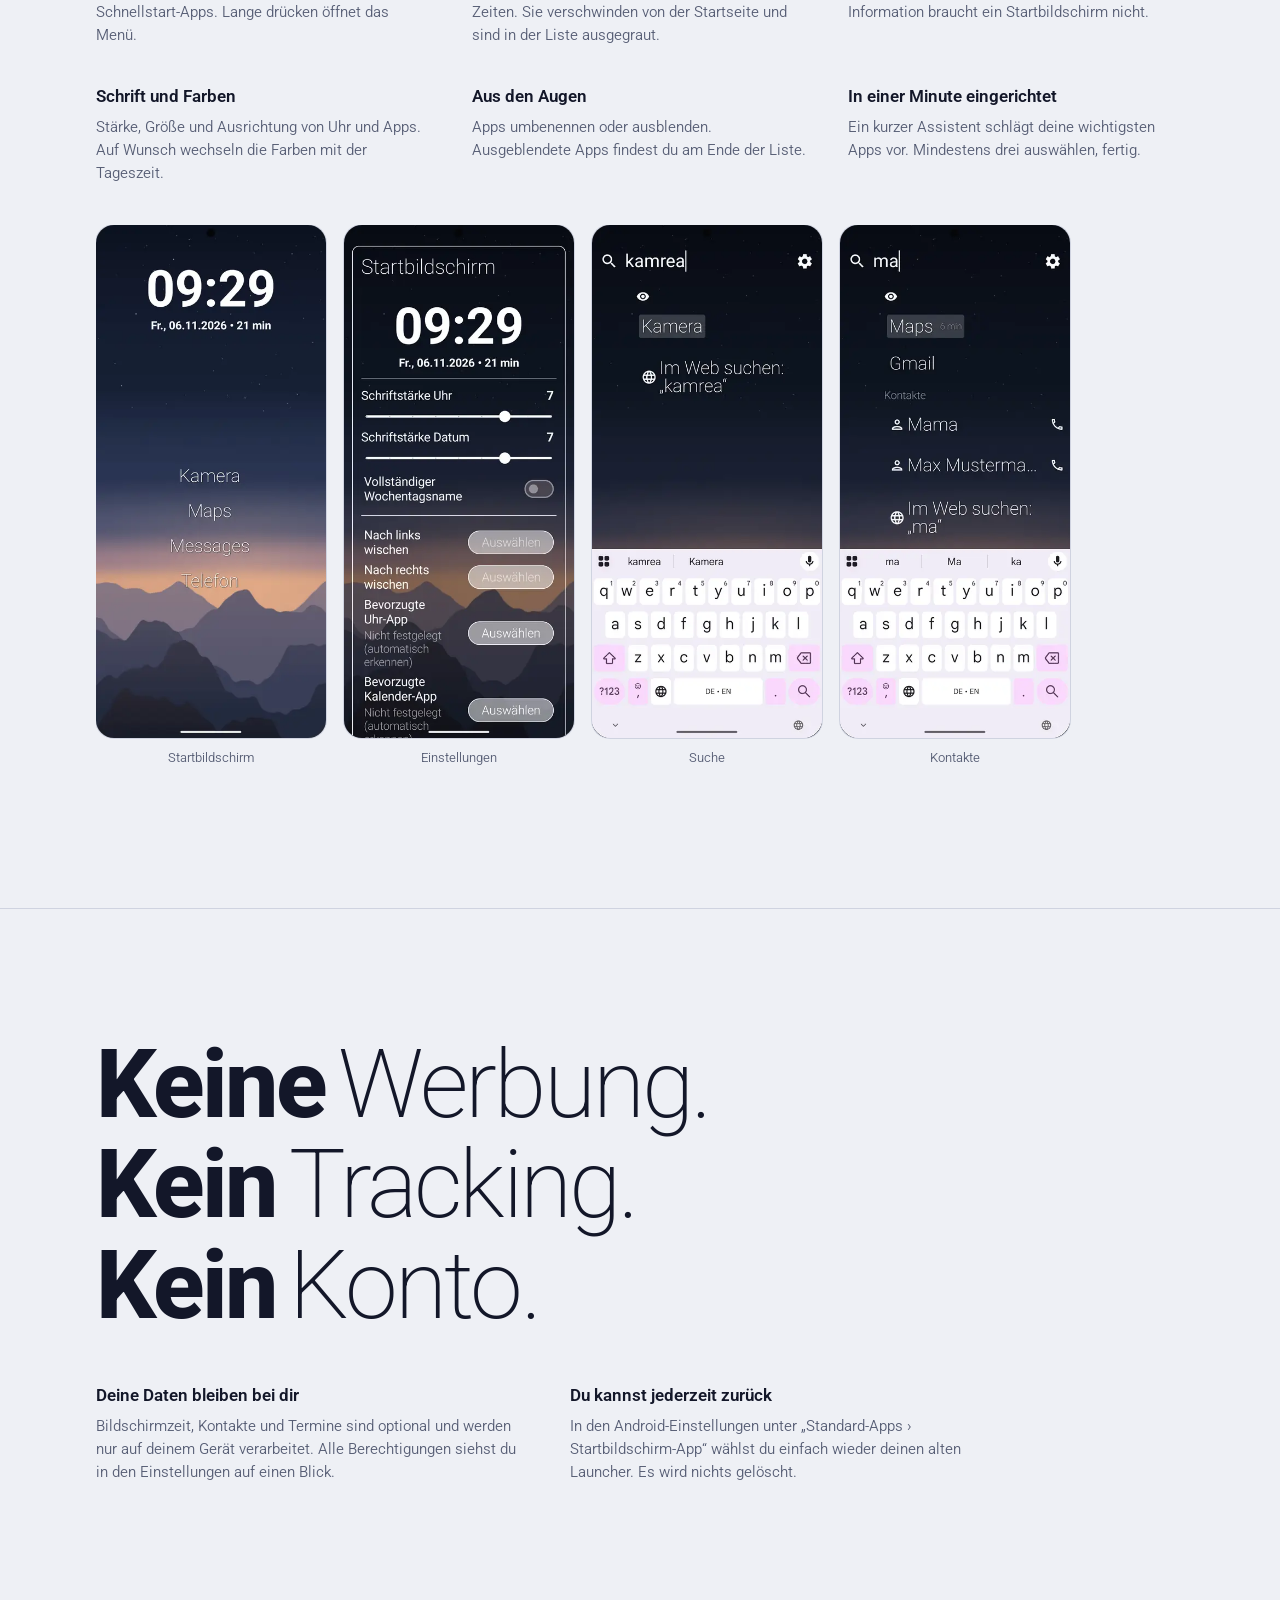
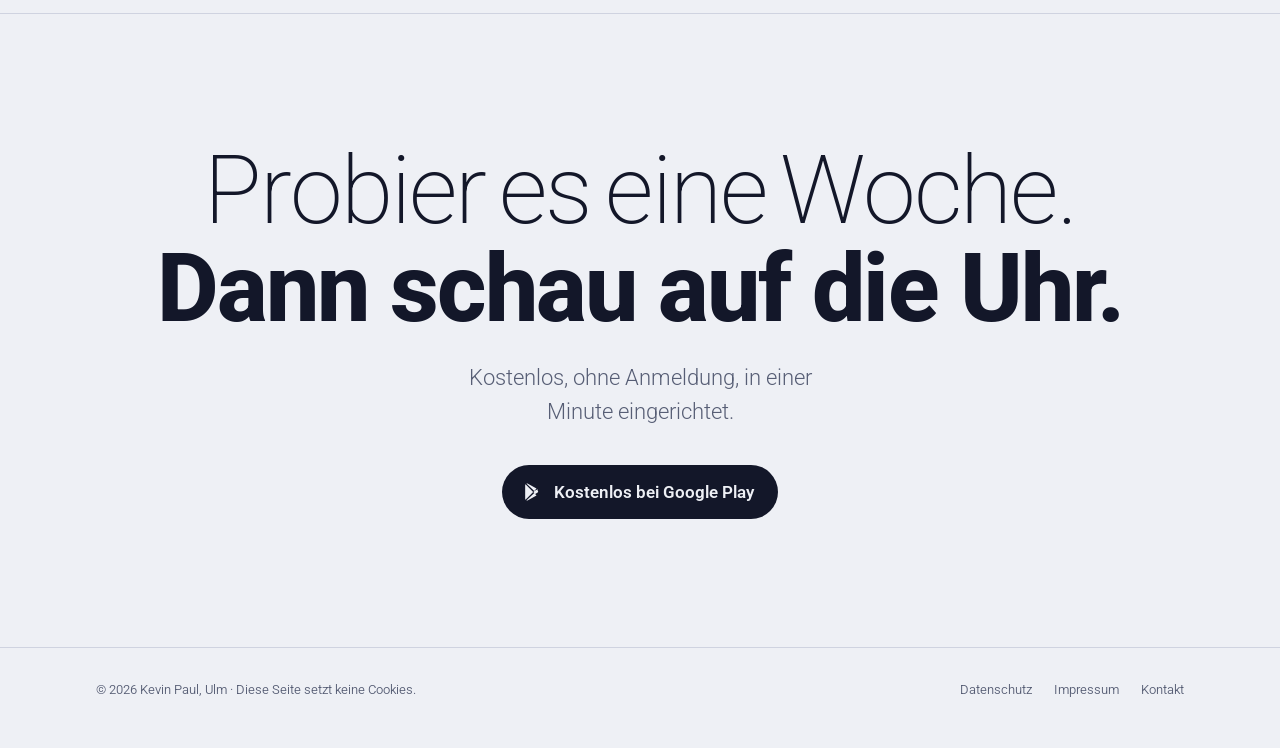
==== commit 3a000ac6: "Neue Webseite: ruhig, schnell, ohne Template - Startseite neu gebaut: interaktive Handy-Vorschau (Ho" ====
--- a/index.html
+++ b/index.html
@@ -1,438 +1,1051 @@
 <!doctype html>
-<html>
+<html lang="de">
 <head>
-	<meta charset="UTF-8">
-	<meta name="viewport" content="width=device-width, height=device-height, initial-scale=1.0, viewport-fit=cover">
-	<meta name="apple-mobile-web-app-capable" content="yes" />
-
-	<!-- Page Title -->
-	<title>Detox Launcher</title>
-
-	<!-- Compressed Styles -->
-	<link href="css/slides.min.css" rel="stylesheet" type="text/css">
-  <link href="css/slides-bg.css" rel="stylesheet" type="text/css">
-
-	<!-- Custom Styles -->
-	<!-- <link href="css/custom.css" rel="stylesheet" type="text/css"> -->
-
-	<!-- jQuery 3.3.1 -->
-	<script src="https://ajax.googleapis.com/ajax/libs/jquery/3.3.1/jquery.min.js"></script>
-
-	<!-- Compressed Scripts -->
-	<script src="js/slides.min.js" type="text/javascript"></script>
-
-	<!-- Custom Scripts -->
-	<!-- <script src="js/custom.js" type="text/javascript"></script> -->
-
-	<!-- Fonts and Material Icons -->
-	<link rel="stylesheet" as="font" href="https://fonts.googleapis.com/css?family=Roboto:100,300,400,500,600,700|Material+Icons"/>
- 
+<meta charset="utf-8">
+<meta name="viewport" content="width=device-width, initial-scale=1, viewport-fit=cover">
+<title>Detox Launcher</title>
+<meta name="description" content="Detox Launcher: ein ruhiger, minimaler Startbildschirm für Android. Keine Icons, keine Badges, keine Werbung. Mit Bildschirmzeit und smarter Suche.">
+<style>
+@font-face { font-family: "Roboto Flex"; font-style: normal; font-weight: 100 900; font-display: swap;
+  src: url(fonts/roboto-flex-latin.woff2) format("woff2"); }
+@font-face { font-family: "Roboto"; font-style: normal; font-weight: 100 900; font-display: swap;
+  src: url(fonts/roboto-latin.woff2) format("woff2"); }
+html { -webkit-text-size-adjust: 100%; }
+body { margin: 0; }
+img { max-width: 100%; }
+[hidden] { display: none !important; }
+</style>
+<link rel="canonical" href="https://detox-launcher.com/">
+<link rel="icon" href="favicon.svg" type="image/svg+xml">
+<meta name="theme-color" content="#0b0f1e">
+<meta property="og:type" content="website">
+<meta property="og:url" content="https://detox-launcher.com/">
+<meta property="og:title" content="Detox Launcher: Weniger Handy. Mehr Leben.">
+<meta property="og:description" content="Ein ruhiger Startbildschirm für Android. Keine Icons, keine Badges, keine Werbung.">
+<meta property="og:image" content="https://detox-launcher.com/img/og.png">
+<meta name="twitter:card" content="summary_large_image">
+<link rel="preload" href="fonts/roboto-flex-latin.woff2" as="font" type="font/woff2" crossorigin>
+<script type="application/ld+json">{"@context":"https://schema.org","@type":"SoftwareApplication","name":"Detox Launcher","operatingSystem":"Android 11+","applicationCategory":"LifestyleApplication","offers":{"@type":"Offer","price":"0","priceCurrency":"EUR"},"url":"https://detox-launcher.com/","downloadUrl":"https://play.google.com/store/apps/details?id=com.kevinnovation.detoxlauncher"}</script>
+<style>
+/* Layout: eine ruhige Spalte, die wie der Launcher selbst arbeitet. Viel Dunkel, dünne Wörter, ein fettes Element pro Abschnitt. */
+:root {
+  --bg: #0b0f1e;
+  --bg-2: #121830;
+  --fg: #eef0f7;
+  --muted: #98a0b8;
+  --line: #242b46;
+  --dusk: #e3a576;
+  --glow: rgba(227, 165, 118, .16);
+  --btn-bg: #eef0f7;
+  --btn-fg: #0b0f1e;
+  --font: "Roboto Flex", Roboto, system-ui, -apple-system, "Segoe UI", sans-serif;
+  --s-xs: 13px; --s-sm: 15px; --s-md: 17px; --s-lg: 22px; --s-xl: clamp(28px, 4vw, 40px); --s-xxl: clamp(42px, 7.4vw, 96px);
+  color-scheme: dark;
+}
+@media (prefers-color-scheme: light) {
+  :root:not([data-theme="dark"]) {
+    --bg: #eef0f5; --bg-2: #e2e5ee; --fg: #131729; --muted: #575e75; --line: #cfd3e0;
+    --dusk: #b4612f; --glow: rgba(180, 97, 47, .12); --btn-bg: #131729; --btn-fg: #eef0f5;
+    color-scheme: light;
+  }
+}
+:root[data-theme="light"] {
+  --bg: #eef0f5; --bg-2: #e2e5ee; --fg: #131729; --muted: #575e75; --line: #cfd3e0;
+  --dusk: #b4612f; --glow: rgba(180, 97, 47, .12); --btn-bg: #131729; --btn-fg: #eef0f5;
+  color-scheme: light;
+}
+
+* { box-sizing: border-box; }
+body {
+  background: var(--bg); color: var(--fg); font-family: var(--font);
+  font-size: var(--s-md); line-height: 1.55; font-weight: 350;
+  -webkit-font-smoothing: antialiased;
+}
+.wrap {
+  max-width: 1120px; margin: 0 auto;
+  padding-left: max(16px, env(safe-area-inset-left, 0px));
+  padding-right: max(16px, env(safe-area-inset-right, 0px));
+}
+a { color: inherit; }
+h1, h2, h3 { margin: 0; text-wrap: balance; font-weight: 200; letter-spacing: -.02em; line-height: 1.04; }
+p { margin: 0; }
+:focus-visible { outline: 2px solid var(--dusk); outline-offset: 3px; border-radius: 6px; }
+
+/* Kopfzeile */
+.top { display: flex; align-items: center; justify-content: space-between; gap: 16px; padding-block: 22px; }
+.mark { font-weight: 300; font-size: var(--s-md); letter-spacing: .01em; text-decoration: none; }
+.mark b { font-weight: 800; }
+.top-link { font-size: var(--s-sm); color: var(--muted); text-decoration: none; }
+.top-link:hover { color: var(--fg); }
+
+/* Hero */
+.hero { position: relative; }
+.hero::before {
+  content: ""; position: absolute; inset: 30% 0 -10% 0; pointer-events: none;
+  background: radial-gradient(60% 50% at 70% 60%, var(--glow), transparent 70%);
+}
+.hero-grid {
+  position: relative; display: grid; grid-template-columns: minmax(0, 1.1fr) minmax(0, .9fr);
+  gap: clamp(32px, 6vw, 80px); align-items: center; padding-block: clamp(24px, 6vw, 72px) clamp(48px, 7vw, 96px);
+}
+.hero h1 { font-size: var(--s-xxl); }
+.hero h1 b { font-weight: 800; display: block; letter-spacing: -.035em; }
+.lede { margin-top: 28px; max-width: 34ch; font-size: var(--s-lg); line-height: 1.45; color: var(--muted); font-weight: 300; }
+.lede strong { color: var(--fg); font-weight: 400; }
+.cta-row { margin-top: 36px; display: flex; flex-wrap: wrap; align-items: center; gap: 14px 22px; }
+.btn {
+  display: inline-flex; align-items: center; gap: 12px; padding: 14px 24px 14px 20px;
+  background: var(--btn-bg); color: var(--btn-fg); border-radius: 999px; text-decoration: none;
+  font-weight: 600; font-size: var(--s-md); transition: transform .2s ease;
+}
+.btn:hover { transform: translateY(-1px); }
+.btn svg { width: 20px; height: 20px; flex: none; }
+.facts { font-size: var(--s-xs); color: var(--muted); letter-spacing: .02em; }
+
+/* Telefon */
+.stage { display: grid; justify-items: center; gap: 18px; }
+.try { font-size: var(--s-xs); text-transform: uppercase; letter-spacing: .14em; color: var(--muted); }
+.phone {
+  --pw: min(300px, 76vw);
+  width: var(--pw); aspect-ratio: 9 / 19.2; max-width: 100%;
+  border-radius: calc(var(--pw) * .14); padding: 9px; background: #07080b;
+  box-shadow: 0 0 0 1px #2a2d36, 0 40px 80px -30px rgba(0,0,0,.6);
+  position: relative; user-select: none; -webkit-user-select: none;
+}
+.screen {
+  position: relative; width: 100%; height: 100%; overflow: hidden;
+  border-radius: calc(var(--pw) * .125); color: #fff; touch-action: none; cursor: grab;
+  font-family: Roboto, "Roboto Flex", system-ui, sans-serif;
+  background: linear-gradient(180deg, #0a0f20 0%, #141b33 38%, #2a3150 56%, #6f5d70 70%, #c99073 79%, #d9a37b 82%);
+}
+.screen:active { cursor: grabbing; }
+.cam { position: absolute; top: 12px; left: 50%; width: 11px; height: 11px; margin-left: -5.5px; border-radius: 50%; background: #000; z-index: 9; }
+.stars { position: absolute; left: 0; top: 0; width: 1px; height: 1px; border-radius: 50%; }
+.mtn { position: absolute; left: 0; right: 0; bottom: 0; width: 100%; height: 34%; display: block; }
+.homebar { position: absolute; left: 50%; bottom: 7px; width: 34%; height: 4px; margin-left: -17%; border-radius: 4px; background: rgba(255,255,255,.85); z-index: 8; border: 0; padding: 0; cursor: pointer; }
+
+.view { position: absolute; inset: 0; transition: transform .38s cubic-bezier(.2,.8,.2,1), opacity .3s ease; }
+.home { display: flex; flex-direction: column; align-items: center; padding: 18% 8% 0; text-align: center; }
+.tapbtn { background: none; border: 0; color: inherit; font: inherit; padding: 0; cursor: pointer; border-radius: 4px; }
+.tapbtn:hover { background: rgba(255,255,255,.06); }
+.clock { font-weight: 700; font-size: calc(var(--pw) * .225); line-height: 1; letter-spacing: 0; }
+.date { margin-top: 6px; font-weight: 700; font-size: calc(var(--pw) * .047); }
+.info { margin-top: 4px; font-size: calc(var(--pw) * .042); opacity: .8; font-weight: 400; }
+.apps { margin-top: auto; margin-bottom: 30%; display: grid; gap: calc(var(--pw) * .018); justify-items: center; width: 100%; }
+.app {
+  background: none; border: 0; color: #fff; font: inherit; cursor: pointer; padding: 2px 10px;
+  font-weight: 200; font-size: calc(var(--pw) * .072); line-height: 1.25; text-shadow: 0 1px 6px rgba(0,0,0,.25);
+  display: inline-flex; align-items: center; gap: 6px; border-radius: 6px;
+}
+.app:hover { background: rgba(255,255,255,.06); }
+.dots { color: #f0b98c; font-size: .7em; letter-spacing: 1px; }
+.sep { width: 34%; height: 1px; background: rgba(255,255,255,.35); margin: 4px 0; }
+
+.drawer { background: rgba(8, 11, 24, .96); transform: translateY(100%); display: flex; flex-direction: column; padding: 15% 0 0; }
+.screen.is-drawer .drawer { transform: translateY(0); }
+.screen.is-drawer .home { transform: translateY(-12%); opacity: 0; }
+.search { display: flex; align-items: center; gap: 10px; padding: 0 9% 10px; }
+.search svg { width: 18px; height: 18px; flex: none; opacity: .9; }
+.search input {
+  flex: 1; min-width: 0; background: none; border: 0; color: #fff; font: inherit;
+  font-size: calc(var(--pw) * .06); font-weight: 400; padding: 4px 0; border-bottom: 1px solid rgba(255,255,255,.18);
+}
+.search input::placeholder { color: rgba(255,255,255,.45); }
+.search input:focus { outline: none; border-bottom-color: rgba(255,255,255,.6); }
+.list-wrap { position: relative; flex: 1; min-height: 0; display: flex; }
+.list { flex: 1; overflow-y: auto; padding: 4px 9% 30px 16%; touch-action: pan-y; scrollbar-width: none; }
+.list::-webkit-scrollbar { display: none; }
+.list .app { justify-content: flex-start; font-size: calc(var(--pw) * .066); padding: 3px 8px; margin-left: -8px; text-align: left; }
+.list .app .min { font-size: .45em; opacity: .55; font-weight: 400; }
+.list .app.hit { background: rgba(255,255,255,.12); }
+.label { font-size: calc(var(--pw) * .04); opacity: .55; margin: 10px 0 2px; }
+.row-contact { display: flex; align-items: center; justify-content: space-between; gap: 8px; }
+.row-contact svg, .web svg { width: 15px; height: 15px; flex: none; opacity: .9; }
+.web { margin-top: 10px; }
+.alpha { display: flex; flex-direction: column; justify-content: center; gap: 1px; padding-right: 6px; }
+.alpha button { background: none; border: 0; color: rgba(255,255,255,.55); font: inherit; font-size: calc(var(--pw) * .032); padding: 0 4px; cursor: pointer; line-height: 1.25; }
+.alpha button:hover { color: #fff; }
+
+.sheet-scrim { position: absolute; inset: 0; background: rgba(0,0,0,.45); opacity: 0; pointer-events: none; transition: opacity .25s; z-index: 6; }
+.sheet {
+  position: absolute; left: 0; right: 0; bottom: 0; z-index: 7; padding: 18px 8% 34px;
+  background: #121628; border-radius: 18px 18px 0 0; transform: translateY(105%);
+  transition: transform .32s cubic-bezier(.2,.8,.2,1);
+}
+.screen.is-sheet .sheet { transform: translateY(0); }
+.screen.is-sheet .sheet-scrim { opacity: 1; pointer-events: auto; }
+.sheet h4 { margin: 0 0 10px; font-weight: 300; font-size: calc(var(--pw) * .068); }
+.sheet .opt { display: flex; align-items: center; justify-content: space-between; gap: 8px; padding: 8px 0; border-top: 1px solid rgba(255,255,255,.08); font-size: calc(var(--pw) * .046); font-weight: 300; }
+.sheet .opt small { opacity: .6; font-size: .85em; }
+.sheet .new { color: #f0b98c; }
+.bars { display: grid; grid-template-columns: repeat(7, 1fr); gap: 6px; align-items: end; height: 90px; margin: 12px 0 6px; }
+.bar { background: rgba(255,255,255,.85); border-radius: 3px 3px 1px 1px; }
+.bar.dim { background: rgba(255,255,255,.35); }
+.bar-l { display: grid; grid-template-columns: repeat(7, 1fr); gap: 6px; font-size: calc(var(--pw) * .033); opacity: .65; text-align: center; }
+.big { font-weight: 300; font-size: calc(var(--pw) * .12); line-height: 1.05; }
+.sample { font-size: calc(var(--pw) * .03); opacity: .45; margin-top: 10px; }
+
+.toast {
+  position: absolute; left: 50%; bottom: 9%; transform: translate(-50%, 8px); z-index: 9;
+  background: rgba(20,24,42,.92); padding: 7px 14px; border-radius: 999px; white-space: nowrap;
+  font-size: calc(var(--pw) * .04); opacity: 0; transition: opacity .2s, transform .2s; pointer-events: none;
+}
+.toast.on { opacity: 1; transform: translate(-50%, 0); }
+
+/* Fingerspur der Selbstvorführung */
+.finger {
+  position: absolute; left: 50%; top: 82%; width: 30px; height: 30px; margin: -15px 0 0 -15px; z-index: 10;
+  border-radius: 50%; background: rgba(255,255,255,.28); box-shadow: 0 0 0 1px rgba(255,255,255,.5), 0 0 18px rgba(255,255,255,.25);
+  opacity: 0; pointer-events: none; transition: opacity .25s ease, top .7s cubic-bezier(.3,.7,.2,1);
+}
+.finger.on { opacity: 1; }
+.finger.up { top: 40%; }
+
+/* Einmalige Animationen beim Hineinscrollen. Ruhezustand ist immer sichtbar. */
+@keyframes dot-in { 0% { opacity: 0; transform: scale(.2); } 60% { opacity: 1; transform: scale(1.5); } 100% { opacity: 1; transform: scale(1); } }
+.people-demo .d { display: inline-block; }
+.people-demo.play .d { animation: dot-in .6s cubic-bezier(.3,.7,.2,1) both; }
+.people-demo.play .d:nth-of-type(1) { animation-delay: .35s; }
+.people-demo.play .d.d2 { animation-delay: .9s; }
+.people-demo.play .d.d3 { animation-delay: 1.05s; }
+@keyframes bar-in { from { transform: scaleY(0); } to { transform: scaleY(1); } }
+.st-chart div { transform-origin: 50% 100%; }
+.st-chart.play div { animation: bar-in .6s cubic-bezier(.3,.7,.2,1) both; }
+
+/* Einhandbedienung (zweites Telefon) */
+.drawer2 { position: absolute; inset: 0; background: rgba(8, 11, 24, .96); display: flex; flex-direction: column; padding-top: 15%; }
+.search .ph { font-size: calc(var(--pw) * .06); color: rgba(255,255,255,.45); flex: 1; border-bottom: 1px solid rgba(255,255,255,.18); padding: 4px 0; }
+.list2 { position: relative; flex: 1; min-height: 0; overflow-y: auto; padding: 4px 18% 45% 16%; scrollbar-width: none; touch-action: pan-y; }
+.list2::-webkit-scrollbar { display: none; }
+.list2 .it { display: block; width: fit-content; margin-left: -8px; padding: 0 8px; border-radius: 6px; font-weight: 200; font-size: calc(var(--pw) * .066); line-height: 1.5; cursor: pointer; }
+.list2 .it.hit { background: rgba(255,255,255,.14); }
+.reach { position: absolute; right: 0; bottom: 0; width: 100%; height: auto; pointer-events: none; z-index: 5; }
+.alpha2 {
+  position: absolute; right: 2%; top: 30%; bottom: 9%; width: 14%; z-index: 7; touch-action: none; cursor: pointer;
+  display: flex; flex-direction: column; justify-content: space-between; align-items: center;
+  font-size: calc(var(--pw) * .036); color: rgba(255,255,255,.55);
+}
+.alpha2 span { transition: transform .12s, color .12s; }
+.alpha2 span.cur { color: #fff; font-weight: 700; transform: scale(1.35); }
+.alpha2.armed span.cur { color: #f0b98c; }
+.bubble {
+  position: absolute; left: 50%; top: 40%; width: 46%; aspect-ratio: 1; z-index: 8; padding: 8px;
+  transform: translate(-50%, -50%) scale(.92); background: #1c2138; border-radius: 18px;
+  display: grid; place-content: center; justify-items: center; text-align: center;
+  opacity: 0; transition: opacity .15s, transform .15s, box-shadow .15s; pointer-events: none;
+}
+.bubble.on { opacity: 1; transform: translate(-50%, -50%) scale(1); }
+.bubble.armed { box-shadow: 0 0 0 1.5px rgba(240,185,140,.75); }
+.bubble b { font-weight: 300; font-size: calc(var(--pw) * .26); line-height: 1; }
+.bubble.app b { font-size: calc(var(--pw) * .074); line-height: 1.2; }
+.bubble small { font-size: calc(var(--pw) * .033); opacity: .6; margin-top: 6px; }
+.bubble small:empty { display: none; }
+.arrow2 {
+  position: absolute; z-index: 9; transform: translate(-50%, -100%); pointer-events: none;
+  font-size: calc(var(--pw) * .06); color: #f0b98c; opacity: 0; transition: opacity .15s;
+}
+.arrow2.on { opacity: 1; }
+.thumb {
+  position: absolute; width: 30px; height: 30px; margin: -15px 0 0 -15px; z-index: 10; border-radius: 50%;
+  background: rgba(255,255,255,.26); box-shadow: 0 0 0 1px rgba(255,255,255,.5), 0 0 18px rgba(255,255,255,.22);
+  opacity: 0; transition: opacity .2s; pointer-events: none;
+}
+.thumb.on { opacity: 1; }
+.steps { margin: 22px 0 0; padding: 0; list-style: none; counter-reset: s; display: grid; gap: 12px; }
+.steps li { counter-increment: s; display: grid; grid-template-columns: 28px minmax(0, 1fr); gap: 10px; align-items: baseline; color: var(--muted); }
+.steps li::before { content: counter(s); font-weight: 700; color: var(--fg); font-variant-numeric: tabular-nums; }
+.steps strong { color: var(--fg); font-weight: 500; }
+.small-note { margin-top: 18px; font-size: var(--s-sm); color: var(--muted); }
+
+.hints { display: flex; flex-wrap: wrap; justify-content: center; gap: 8px; max-width: 360px; }
+.hint {
+  font: inherit; font-size: var(--s-xs); color: var(--fg); background: transparent; cursor: pointer;
+  border: 1px solid var(--line); border-radius: 999px; padding: 7px 13px; transition: border-color .2s;
+}
+.hint:hover { border-color: var(--muted); }
+
+/* Abschnitte */
+section { padding-block: clamp(64px, 10vw, 128px); }
+.rule { border-top: 1px solid var(--line); }
+.eyebrow { font-size: var(--s-xs); letter-spacing: .14em; text-transform: uppercase; color: var(--muted); margin-bottom: 20px; }
+
+.statement h2 { font-size: var(--s-xxl); }
+.statement h2 b { font-weight: 800; }
+.statement p { margin-top: 32px; max-width: 52ch; font-size: var(--s-lg); line-height: 1.5; color: var(--muted); font-weight: 300; }
+
+.feature { display: grid; grid-template-columns: minmax(0, 1fr) minmax(0, 1fr); gap: clamp(32px, 6vw, 88px); align-items: center; }
+.feature + .feature { margin-top: clamp(72px, 10vw, 128px); }
+.feature h3 { font-size: var(--s-xl); font-weight: 250; }
+.feature h3 b { font-weight: 750; }
+.feature p { margin-top: 18px; max-width: 46ch; color: var(--muted); }
+.feature ul { margin: 18px 0 0; padding: 0; list-style: none; display: grid; gap: 8px; color: var(--muted); font-size: var(--s-sm); }
+.feature li::before { content: "–"; margin-right: 10px; color: var(--fg); }
+.tag { display: inline-block; font-size: var(--s-xs); letter-spacing: .08em; text-transform: uppercase; color: var(--dusk); border: 1px solid currentColor; border-radius: 999px; padding: 2px 10px; margin-bottom: 16px; }
+
+.visual { background: var(--bg-2); border-radius: 22px; padding: clamp(24px, 4vw, 44px); min-width: 0; }
+.people-demo { display: grid; justify-items: center; gap: 6px; font-weight: 200; font-size: clamp(26px, 3.4vw, 36px); }
+.people-demo .d { color: var(--dusk); font-size: .6em; vertical-align: middle; margin-left: 6px; }
+.people-demo hr { width: 90px; border: 0; border-top: 1px solid var(--line); margin: 10px 0; }
+.people-demo .muted { color: var(--muted); }
+.people-note { margin-top: 22px; text-align: center; font-size: var(--s-xs); color: var(--muted); }
+
+.st-today { font-weight: 200; font-size: clamp(44px, 6vw, 68px); line-height: 1; }
+.st-sub { color: var(--muted); font-size: var(--s-sm); margin-top: 6px; }
+.st-chart { margin-top: 28px; display: grid; grid-template-columns: repeat(7, 1fr); gap: 10px; align-items: end; height: 150px; }
+.st-chart div { background: var(--fg); opacity: .22; border-radius: 4px 4px 2px 2px; }
+.st-chart div.now { opacity: 1; }
+.st-days { display: grid; grid-template-columns: repeat(7, 1fr); gap: 10px; margin-top: 8px; text-align: center; font-size: var(--s-xs); color: var(--muted); font-variant-numeric: tabular-nums; }
+.st-days .now { color: var(--fg); font-weight: 600; }
+.st-note { margin-top: 18px; font-size: var(--s-xs); color: var(--muted); }
+
+.shots-pair { display: grid; grid-template-columns: 1fr 1fr; gap: 16px; }
+.shot { margin: 0; display: grid; gap: 10px; }
+.shot img { width: 100%; height: auto; aspect-ratio: 420 / 935; object-fit: cover; border-radius: 18px; display: block; box-shadow: 0 0 0 1px var(--line); background: #0a0f20; }
+.shot figcaption { font-size: var(--s-xs); color: var(--muted); text-align: center; }
+
+.more { display: grid; grid-template-columns: repeat(3, minmax(0, 1fr)); gap: 36px 40px; margin-top: 48px; }
+.more h4 { margin: 0 0 6px; font-size: var(--s-md); font-weight: 600; }
+.more p { color: var(--muted); font-size: var(--s-sm); }
+.more-head h2 { font-size: var(--s-xl); font-weight: 250; }
+
+.strip { display: grid; grid-auto-flow: column; grid-auto-columns: minmax(180px, 230px); gap: 18px; overflow-x: auto; padding-bottom: 12px; scroll-snap-type: x mandatory; margin-top: 40px; }
+.strip .shot { scroll-snap-align: start; }
+
+.promise { text-align: left; }
+.promise-lines { display: grid; gap: 4px; font-size: var(--s-xxl); font-weight: 200; letter-spacing: -.03em; line-height: 1.02; }
+.promise-lines b { font-weight: 800; }
+.promise-grid { margin-top: 48px; display: grid; grid-template-columns: repeat(2, minmax(0, 1fr)); gap: 32px 48px; max-width: 900px; }
+.promise-grid h4 { margin: 0 0 6px; font-size: var(--s-md); font-weight: 600; }
+.promise-grid p { color: var(--muted); font-size: var(--s-sm); }
+
+.final { text-align: center; }
+.final h2 { font-size: var(--s-xxl); }
+.final h2 b { font-weight: 800; }
+.final p { margin: 22px auto 0; max-width: 40ch; color: var(--muted); font-size: var(--s-lg); font-weight: 300; }
+.final .cta-row { justify-content: center; }
+
+footer { border-top: 1px solid var(--line); padding-block: 32px 48px; font-size: var(--s-xs); color: var(--muted); }
+.foot { display: flex; flex-wrap: wrap; justify-content: space-between; gap: 16px 32px; }
+.foot nav { display: flex; flex-wrap: wrap; gap: 8px 22px; }
+.foot a { text-decoration: none; }
+.foot a:hover { color: var(--fg); }
+
+@media (max-width: 860px) {
+  .hero-grid, .feature { grid-template-columns: minmax(0, 1fr); }
+  .feature .visual { order: 2; }
+  .more { grid-template-columns: repeat(2, minmax(0, 1fr)); }
+}
+@media (max-width: 560px) {
+  .more, .promise-grid { grid-template-columns: minmax(0, 1fr); }
+  .shots-pair { gap: 10px; }
+  .lede { font-size: var(--s-md); }
+}
+@media (prefers-reduced-motion: reduce) {
+  *, *::before, *::after { transition: none !important; animation: none !important; }
+}
+</style>
+
 </head>
-<body class="slides horizontal simplifiedMobile animated">
-
-<!-- <svg id="logoDetox" width="333.057" height="37.989" viewBox="0 0 333.057 37.989" xmlns="http://www.w3.org/2000/svg"><g id="svgGroup" stroke-linecap="round" fill-rule="evenodd" font-size="9pt" stroke="#000" stroke-width="1 mm" fill="#000" style="stroke:#ffffff;stroke-width:1 mm;fill:#ffffff"><path d="M 29.956 24.854 L 29.956 23.779 A 16.918 16.918 0 0 1 30.254 20.547 A 13.993 13.993 0 0 1 30.823 18.469 A 13.731 13.731 0 0 1 32.326 15.463 A 12.153 12.153 0 0 1 33.215 14.294 A 10.843 10.843 0 0 1 36.743 11.56 A 9.772 9.772 0 0 1 41.04 10.596 A 10.273 10.273 0 0 1 43.751 10.944 A 9.072 9.072 0 0 1 45.068 11.414 A 9.504 9.504 0 0 1 48.254 13.721 A 10.062 10.062 0 0 1 50.045 16.528 A 11.869 11.869 0 0 1 50.342 17.285 A 12.834 12.834 0 0 1 50.995 20.272 A 15.889 15.889 0 0 1 51.074 21.875 L 51.074 23.413 L 30.811 23.413 L 30.811 22.095 L 49.756 22.095 L 49.756 21.777 A 11.495 11.495 0 0 0 49.201 18.173 A 10.59 10.59 0 0 0 48.682 16.882 A 9.146 9.146 0 0 0 45.654 13.281 A 7.56 7.56 0 0 0 42.033 11.964 A 9.63 9.63 0 0 0 41.04 11.914 A 8.997 8.997 0 0 0 38.39 12.295 A 8.055 8.055 0 0 0 37.048 12.842 Q 35.254 13.77 33.96 15.393 A 11.581 11.581 0 0 0 32.215 18.474 A 13.501 13.501 0 0 0 31.97 19.165 Q 31.274 21.313 31.274 23.779 L 31.274 24.854 A 13.787 13.787 0 0 0 31.714 28.374 A 12.514 12.514 0 0 0 32.056 29.468 A 12.297 12.297 0 0 0 33.727 32.612 A 11.387 11.387 0 0 0 34.229 33.24 A 10.134 10.134 0 0 0 37.488 35.779 Q 39.355 36.694 41.528 36.694 A 12.022 12.022 0 0 0 44.762 36.269 A 10.941 10.941 0 0 0 45.764 35.938 Q 47.607 35.228 49.16 33.316 A 12.727 12.727 0 0 0 49.365 33.057 L 50.293 33.716 Q 49.414 34.961 48.181 35.925 A 9.137 9.137 0 0 1 46.098 37.138 A 10.884 10.884 0 0 1 45.3 37.439 A 10.345 10.345 0 0 1 43.415 37.868 A 14.063 14.063 0 0 1 41.528 37.988 Q 39.111 37.988 37.012 37.024 A 11.254 11.254 0 0 1 33.325 34.302 Q 31.738 32.544 30.847 30.139 A 14.366 14.366 0 0 1 30.027 26.436 A 17.417 17.417 0 0 1 29.956 24.854 Z M 293.994 24.854 L 293.994 23.779 A 16.918 16.918 0 0 1 294.292 20.547 A 13.993 13.993 0 0 1 294.861 18.469 A 13.731 13.731 0 0 1 296.364 15.463 A 12.153 12.153 0 0 1 297.253 14.294 A 10.843 10.843 0 0 1 300.781 11.56 A 9.772 9.772 0 0 1 305.078 10.596 A 10.273 10.273 0 0 1 307.789 10.944 A 9.072 9.072 0 0 1 309.106 11.414 A 9.504 9.504 0 0 1 312.292 13.721 A 10.062 10.062 0 0 1 314.083 16.528 A 11.869 11.869 0 0 1 314.38 17.285 A 12.834 12.834 0 0 1 315.033 20.272 A 15.889 15.889 0 0 1 315.112 21.875 L 315.112 23.413 L 294.849 23.413 L 294.849 22.095 L 313.794 22.095 L 313.794 21.777 A 11.495 11.495 0 0 0 313.239 18.173 A 10.59 10.59 0 0 0 312.72 16.882 A 9.146 9.146 0 0 0 309.692 13.281 A 7.56 7.56 0 0 0 306.071 11.964 A 9.63 9.63 0 0 0 305.078 11.914 A 8.997 8.997 0 0 0 302.428 12.295 A 8.055 8.055 0 0 0 301.086 12.842 Q 299.292 13.77 297.998 15.393 A 11.581 11.581 0 0 0 296.253 18.474 A 13.501 13.501 0 0 0 296.008 19.165 Q 295.313 21.313 295.313 23.779 L 295.313 24.854 A 13.787 13.787 0 0 0 295.752 28.374 A 12.514 12.514 0 0 0 296.094 29.468 A 12.297 12.297 0 0 0 297.766 32.612 A 11.387 11.387 0 0 0 298.267 33.24 A 10.134 10.134 0 0 0 301.526 35.779 Q 303.394 36.694 305.566 36.694 A 12.022 12.022 0 0 0 308.801 36.269 A 10.941 10.941 0 0 0 309.802 35.938 Q 311.645 35.228 313.198 33.316 A 12.727 12.727 0 0 0 313.403 33.057 L 314.331 33.716 Q 313.452 34.961 312.219 35.925 A 9.137 9.137 0 0 1 310.136 37.138 A 10.884 10.884 0 0 1 309.338 37.439 A 10.345 10.345 0 0 1 307.453 37.868 A 14.063 14.063 0 0 1 305.566 37.988 Q 303.149 37.988 301.05 37.024 A 11.254 11.254 0 0 1 297.363 34.302 Q 295.776 32.544 294.885 30.139 A 14.366 14.366 0 0 1 294.065 26.436 A 17.417 17.417 0 0 1 293.994 24.854 Z M 9.839 37.5 L 1.172 37.5 L 1.221 36.182 L 9.839 36.182 A 13.722 13.722 0 0 0 14.102 35.536 A 12.258 12.258 0 0 0 16.687 34.351 A 13.066 13.066 0 0 0 21.448 29.297 A 14.433 14.433 0 0 0 23.055 24.172 A 18.223 18.223 0 0 0 23.193 21.899 L 23.193 17.48 A 16.769 16.769 0 0 0 22.802 13.8 A 14.379 14.379 0 0 0 22.192 11.78 A 13.697 13.697 0 0 0 19.93 7.887 A 12.925 12.925 0 0 0 19.385 7.275 A 12.715 12.715 0 0 0 15.137 4.321 A 13.09 13.09 0 0 0 10.459 3.284 A 15.187 15.187 0 0 0 9.839 3.271 L 1.025 3.271 L 1.025 1.953 L 9.839 1.953 Q 12.988 1.953 15.662 3.076 Q 18.335 4.199 20.325 6.274 A 14.457 14.457 0 0 1 23.236 10.775 A 16.647 16.647 0 0 1 23.413 11.218 Q 24.512 14.087 24.512 17.554 L 24.512 21.899 A 19.005 19.005 0 0 1 24.124 25.805 A 15.906 15.906 0 0 1 23.413 28.235 A 14.902 14.902 0 0 1 21.153 32.233 A 13.845 13.845 0 0 1 20.325 33.179 A 13.788 13.788 0 0 1 15.662 36.377 A 14.57 14.57 0 0 1 10.811 37.473 A 17.069 17.069 0 0 1 9.839 37.5 Z M 260.767 29.492 L 262.085 29.492 A 9.485 9.485 0 0 1 261.68 31.892 A 7.611 7.611 0 0 1 260.596 34.082 A 8.822 8.822 0 0 1 257.056 36.987 A 11.053 11.053 0 0 1 252.936 37.973 A 12.996 12.996 0 0 1 252.295 37.988 A 11.653 11.653 0 0 1 249.726 37.716 A 9.449 9.449 0 0 1 247.717 37.024 A 9.44 9.44 0 0 1 244.324 34.302 A 11.794 11.794 0 0 1 242.688 31.452 A 14.432 14.432 0 0 1 242.224 30.127 Q 241.504 27.71 241.504 24.805 L 241.504 23.779 A 20.453 20.453 0 0 1 241.732 20.665 A 16.542 16.542 0 0 1 242.224 18.457 Q 242.944 16.04 244.324 14.282 A 9.499 9.499 0 0 1 247.693 11.56 A 9.547 9.547 0 0 1 250.551 10.71 A 12.209 12.209 0 0 1 252.246 10.596 A 11.078 11.078 0 0 1 256.232 11.307 A 10.554 10.554 0 0 1 256.995 11.633 Q 259.18 12.671 260.571 14.722 A 8.445 8.445 0 0 1 261.776 17.501 A 11.757 11.757 0 0 1 262.085 19.8 L 260.767 19.8 A 10.269 10.269 0 0 0 260.488 17.805 Q 260.154 16.454 259.436 15.417 A 7.599 7.599 0 0 0 256.323 12.793 A 9.612 9.612 0 0 0 252.246 11.914 A 10.766 10.766 0 0 0 250.186 12.102 A 8.005 8.005 0 0 0 248.047 12.83 A 8.083 8.083 0 0 0 245.105 15.381 A 11.085 11.085 0 0 0 243.68 18.186 A 13.209 13.209 0 0 0 243.384 19.165 Q 242.822 21.313 242.822 23.779 L 242.822 24.805 A 19.544 19.544 0 0 0 243.042 27.784 A 16.499 16.499 0 0 0 243.384 29.443 A 12.108 12.108 0 0 0 244.319 31.924 A 10.379 10.379 0 0 0 245.105 33.215 A 8.099 8.099 0 0 0 248.059 35.754 Q 249.854 36.67 252.295 36.67 Q 254.37 36.67 256.238 35.925 Q 258.105 35.181 259.363 33.594 A 6.204 6.204 0 0 0 260.462 31.391 Q 260.707 30.519 260.767 29.492 Z M 98.193 11.084 L 99.854 11.084 L 108.301 22.803 L 116.724 11.084 L 118.384 11.084 L 109.106 23.95 L 118.872 37.5 L 117.236 37.5 L 108.276 25.098 L 99.341 37.5 L 97.705 37.5 L 107.471 23.95 L 98.193 11.084 Z M 172.461 22.754 L 179.37 22.754 L 179.419 24.097 L 172.534 24.097 A 22.546 22.546 0 0 0 170.177 24.214 A 16.527 16.527 0 0 0 167.944 24.597 A 13.779 13.779 0 0 0 166.206 25.144 Q 165.324 25.491 164.598 25.941 A 8.525 8.525 0 0 0 164.502 26.001 Q 163.086 26.904 162.329 28.149 A 5.209 5.209 0 0 0 161.572 30.908 Q 161.572 32.495 162.439 33.813 A 5.978 5.978 0 0 0 164.379 35.656 A 7.257 7.257 0 0 0 164.844 35.913 A 7.157 7.157 0 0 0 167.12 36.61 A 9.203 9.203 0 0 0 168.384 36.694 A 14.406 14.406 0 0 0 170.97 36.473 A 10.997 10.997 0 0 0 173.315 35.779 A 10.17 10.17 0 0 0 176.953 33.203 A 11.154 11.154 0 0 0 179.017 29.831 A 12.939 12.939 0 0 0 179.224 29.272 L 179.81 30.493 A 10.489 10.489 0 0 1 178.909 32.44 A 12.538 12.538 0 0 1 178.43 33.191 A 10.325 10.325 0 0 1 176.735 35.085 A 12.191 12.191 0 0 1 176.099 35.608 Q 174.683 36.694 172.766 37.341 A 11.957 11.957 0 0 1 170.506 37.855 A 16.194 16.194 0 0 1 168.384 37.988 A 11.211 11.211 0 0 1 166.245 37.794 A 8.368 8.368 0 0 1 164.087 37.073 A 7.137 7.137 0 0 1 162.102 35.631 A 6.554 6.554 0 0 1 161.255 34.534 A 6.76 6.76 0 0 1 160.281 31.487 A 8.348 8.348 0 0 1 160.254 30.811 A 6.491 6.491 0 0 1 161.084 27.576 A 7.337 7.337 0 0 1 162.705 25.617 A 9.098 9.098 0 0 1 163.489 25.012 A 10.45 10.45 0 0 1 165.419 23.974 A 14.288 14.288 0 0 1 167.334 23.34 A 17.889 17.889 0 0 1 169.912 22.883 A 24.119 24.119 0 0 1 172.461 22.754 Z M 206.519 27.173 L 207.642 27.124 A 15.734 15.734 0 0 1 207.415 29.844 A 13.091 13.091 0 0 1 207.031 31.445 A 9.693 9.693 0 0 1 205.568 34.377 A 9.144 9.144 0 0 1 205.151 34.9 A 8.133 8.133 0 0 1 202.563 36.886 A 9.791 9.791 0 0 1 201.904 37.183 Q 199.927 37.988 197.192 37.988 A 11.784 11.784 0 0 1 195.072 37.805 A 9.686 9.686 0 0 1 193.665 37.439 Q 192.065 36.89 190.906 35.693 A 6.908 6.908 0 0 1 189.771 34.112 A 9.498 9.498 0 0 1 189.124 32.556 Q 188.599 30.922 188.517 28.709 A 22.78 22.78 0 0 1 188.501 27.856 L 188.501 11.084 L 189.819 11.084 L 189.819 27.905 Q 189.819 30.322 190.369 32.007 Q 190.906 33.654 191.863 34.671 A 5.265 5.265 0 0 0 191.907 34.717 A 5.862 5.862 0 0 0 194.226 36.206 Q 195.557 36.67 197.144 36.67 A 15.07 15.07 0 0 0 199.32 36.523 Q 200.447 36.358 201.37 36.008 A 6.894 6.894 0 0 0 202.759 35.303 A 7.472 7.472 0 0 0 205.664 31.75 A 12.458 12.458 0 0 0 206.519 27.173 Z M 217.065 22.021 L 216.357 20.63 A 12.595 12.595 0 0 1 217.432 16.882 Q 218.262 15.088 219.604 13.672 A 10.204 10.204 0 0 1 222.729 11.426 A 8.976 8.976 0 0 1 225.965 10.618 A 10.68 10.68 0 0 1 226.66 10.596 A 12.487 12.487 0 0 1 228.496 10.725 A 9.346 9.346 0 0 1 230.225 11.145 A 6.333 6.333 0 0 1 232.861 12.878 A 6.922 6.922 0 0 1 233.932 14.472 A 9.39 9.39 0 0 1 234.497 15.918 A 12.02 12.02 0 0 1 234.878 17.674 Q 235.059 18.917 235.059 20.41 L 235.059 37.5 L 233.74 37.5 L 233.74 20.41 Q 233.74 17.041 232.825 15.198 A 6.254 6.254 0 0 0 231.928 13.84 A 4.798 4.798 0 0 0 230.298 12.622 A 8.036 8.036 0 0 0 228.153 12.001 A 10.561 10.561 0 0 0 226.587 11.89 A 9.321 9.321 0 0 0 224.512 12.11 A 7.006 7.006 0 0 0 222.327 13 A 9.749 9.749 0 0 0 219.421 15.771 Q 218.286 17.432 217.712 19.141 Q 217.315 20.324 217.158 21.25 A 7.367 7.367 0 0 0 217.065 22.021 Z M 269.8 22.021 L 269.092 20.63 A 12.595 12.595 0 0 1 270.166 16.882 Q 270.996 15.088 272.339 13.672 A 10.204 10.204 0 0 1 275.464 11.426 A 8.976 8.976 0 0 1 278.699 10.618 A 10.68 10.68 0 0 1 279.395 10.596 A 12.487 12.487 0 0 1 281.231 10.725 A 9.346 9.346 0 0 1 282.959 11.145 A 6.333 6.333 0 0 1 285.596 12.878 A 6.922 6.922 0 0 1 286.666 14.472 A 9.39 9.39 0 0 1 287.231 15.918 A 12.02 12.02 0 0 1 287.613 17.674 Q 287.793 18.917 287.793 20.41 L 287.793 37.5 L 286.475 37.5 L 286.475 20.41 Q 286.475 17.041 285.559 15.198 A 6.254 6.254 0 0 0 284.663 13.84 A 4.798 4.798 0 0 0 283.032 12.622 A 8.036 8.036 0 0 0 280.887 12.001 A 10.561 10.561 0 0 0 279.321 11.89 A 9.321 9.321 0 0 0 277.246 12.11 A 7.006 7.006 0 0 0 275.061 13 A 9.749 9.749 0 0 0 272.156 15.771 Q 271.021 17.432 270.447 19.141 Q 270.05 20.324 269.892 21.25 A 7.367 7.367 0 0 0 269.8 22.021 Z M 178.784 32.544 L 178.784 18.896 A 8.59 8.59 0 0 0 178.604 17.095 A 6.349 6.349 0 0 0 177.844 15.137 A 5.96 5.96 0 0 0 175.492 12.934 A 7.356 7.356 0 0 0 175.11 12.744 Q 173.503 12.001 171.261 11.923 A 15.378 15.378 0 0 0 170.728 11.914 A 11.698 11.698 0 0 0 168.253 12.166 A 9.568 9.568 0 0 0 166.418 12.756 A 8.337 8.337 0 0 0 164.656 13.79 A 6.824 6.824 0 0 0 163.391 15.063 Q 162.28 16.528 162.28 18.359 L 160.962 18.311 A 6.289 6.289 0 0 1 161.682 15.381 A 7.739 7.739 0 0 1 163.391 13.189 A 9.019 9.019 0 0 1 163.708 12.915 A 9.488 9.488 0 0 1 165.838 11.604 A 11.499 11.499 0 0 1 166.809 11.218 A 11.324 11.324 0 0 1 169.559 10.645 A 13.606 13.606 0 0 1 170.728 10.596 A 13.941 13.941 0 0 1 173.248 10.813 A 10.572 10.572 0 0 1 175.598 11.523 A 7.354 7.354 0 0 1 178.906 14.307 Q 180.103 16.162 180.103 18.945 L 180.103 32.178 A 22.633 22.633 0 0 0 180.286 35.034 A 16.112 16.112 0 0 0 180.413 35.872 Q 180.558 36.67 180.757 37.205 A 4.375 4.375 0 0 0 180.786 37.28 L 180.786 37.5 L 179.272 37.5 A 10.997 10.997 0 0 1 179.094 36.66 Q 178.979 35.997 178.906 35.193 A 29.523 29.523 0 0 1 178.784 32.544 Z M 71.045 24.805 L 71.045 23.779 A 17.436 17.436 0 0 1 71.341 20.507 A 14.454 14.454 0 0 1 71.887 18.457 A 13.295 13.295 0 0 1 73.287 15.569 A 11.651 11.651 0 0 1 74.255 14.282 A 10.557 10.557 0 0 1 77.905 11.56 A 10.889 10.889 0 0 1 81.647 10.63 A 13.011 13.011 0 0 1 82.593 10.596 A 12.032 12.032 0 0 1 85.575 10.954 A 10.376 10.376 0 0 1 87.305 11.56 Q 89.429 12.524 90.967 14.282 Q 92.505 16.04 93.335 18.457 A 15.33 15.33 0 0 1 94.083 22 A 18.835 18.835 0 0 1 94.165 23.779 L 94.165 24.805 A 17.696 17.696 0 0 1 93.876 28.062 A 14.631 14.631 0 0 1 93.335 30.127 A 13.111 13.111 0 0 1 91.946 33.015 A 11.521 11.521 0 0 1 90.979 34.302 A 10.557 10.557 0 0 1 87.329 37.024 A 10.889 10.889 0 0 1 83.587 37.954 A 13.011 13.011 0 0 1 82.642 37.988 A 12.032 12.032 0 0 1 79.66 37.63 A 10.376 10.376 0 0 1 77.93 37.024 Q 75.806 36.06 74.268 34.302 A 12.174 12.174 0 0 1 72.228 31.01 A 14.379 14.379 0 0 1 71.887 30.127 Q 71.045 27.71 71.045 24.805 Z M 58.838 31.177 L 58.838 3.955 L 60.181 3.955 L 60.181 31.177 Q 60.181 33.496 60.73 34.68 A 4.166 4.166 0 0 0 61.151 35.402 Q 61.594 36.003 62.195 36.267 Q 63.11 36.67 64.16 36.67 A 16.123 16.123 0 0 0 64.79 36.658 Q 65.101 36.646 65.377 36.621 A 9.249 9.249 0 0 0 65.503 36.609 Q 66.089 36.548 66.772 36.45 L 66.992 37.695 A 4.065 4.065 0 0 1 66.565 37.804 Q 66.357 37.846 66.115 37.877 A 9.292 9.292 0 0 1 65.601 37.927 A 34.386 34.386 0 0 1 65.195 37.954 Q 64.731 37.982 64.391 37.987 A 9.934 9.934 0 0 1 64.233 37.988 A 7.949 7.949 0 0 1 62.874 37.878 Q 62.084 37.741 61.43 37.433 A 4.899 4.899 0 0 1 61.34 37.39 A 3.607 3.607 0 0 1 59.97 36.184 A 5.109 5.109 0 0 1 59.485 35.303 Q 58.851 33.844 58.838 31.284 A 21.213 21.213 0 0 1 58.838 31.177 Z M 268.701 0 L 270.02 0 L 270.02 37.5 L 268.701 37.5 L 268.701 0 Z M 137.085 1.953 L 138.428 1.953 L 138.428 37.5 L 137.085 37.5 L 137.085 1.953 Z M 0 1.953 L 1.318 1.953 L 1.318 37.5 L 0 37.5 L 0 1.953 Z M 72.363 23.779 L 72.363 24.805 A 14.461 14.461 0 0 0 73.048 29.276 A 13.646 13.646 0 0 0 73.059 29.309 A 12.144 12.144 0 0 0 74.792 32.737 A 11.466 11.466 0 0 0 75.073 33.105 A 9.478 9.478 0 0 0 78.296 35.718 Q 80.2 36.67 82.642 36.67 A 10.487 10.487 0 0 0 85.062 36.401 A 8.581 8.581 0 0 0 86.951 35.718 A 9.513 9.513 0 0 0 90.161 33.105 A 11.813 11.813 0 0 0 92.12 29.442 A 13.348 13.348 0 0 0 92.163 29.309 A 14.669 14.669 0 0 0 92.847 24.879 A 16.38 16.38 0 0 0 92.847 24.805 L 92.847 23.779 A 14.414 14.414 0 0 0 92.163 19.336 Q 91.479 17.212 90.149 15.54 A 9.805 9.805 0 0 0 86.914 12.891 Q 85.01 11.914 82.593 11.914 A 10.237 10.237 0 0 0 80.173 12.19 A 8.443 8.443 0 0 0 78.284 12.891 A 9.844 9.844 0 0 0 75.061 15.54 Q 73.73 17.212 73.047 19.336 A 14.414 14.414 0 0 0 72.363 23.779 Z M 206.299 37.5 L 206.299 31.396 L 206.299 11.084 L 207.642 11.084 L 207.642 37.5 L 206.299 37.5 Z M 217.285 11.084 L 217.285 16.724 L 217.285 37.5 L 215.967 37.5 L 215.967 11.084 L 217.285 11.084 Z M 322.583 11.084 L 322.583 15.674 L 322.583 37.5 L 321.265 37.5 L 321.265 11.084 L 322.583 11.084 Z M 137.573 36.182 L 156.665 36.182 L 156.665 37.5 L 137.573 37.5 L 137.573 36.182 Z M 333.057 10.864 L 332.91 12.036 A 75.551 75.551 0 0 0 332.304 11.963 A 86.15 86.15 0 0 0 332.092 11.938 A 7.71 7.71 0 0 0 331.345 11.891 A 8.653 8.653 0 0 0 331.201 11.89 A 9.252 9.252 0 0 0 329.178 12.102 A 7.241 7.241 0 0 0 327.307 12.793 A 8 8 0 0 0 324.524 15.283 A 11.058 11.058 0 0 0 323.131 18.053 A 13.078 13.078 0 0 0 322.864 18.933 A 16.543 16.543 0 0 0 322.341 22.328 A 19.246 19.246 0 0 0 322.314 23.34 L 321.436 23.413 A 22.752 22.752 0 0 1 321.625 20.421 A 18.431 18.431 0 0 1 322.034 18.286 A 13.568 13.568 0 0 1 322.885 15.878 A 10.997 10.997 0 0 1 323.84 14.221 Q 325.049 12.5 326.892 11.548 A 8.402 8.402 0 0 1 329.439 10.73 A 11.15 11.15 0 0 1 331.201 10.596 Q 331.812 10.596 332.275 10.669 A 5.246 5.246 0 0 1 332.603 10.731 Q 332.858 10.788 333.057 10.864 Z M 53.955 11.084 L 66.187 11.084 L 66.187 12.427 L 53.955 12.427 L 53.955 11.084 Z" vector-effect="non-scaling-stroke"/></g></svg> -->
-<!-- SVG Library -->
-<svg xmlns="http://www.w3.org/2000/svg" style="display:none">
-  
-  <!-- <symbol id="logo" viewBox="0 0 333 38"><title>Slides Framework</title><path d="M 29.956 24.854 L 29.956 23.779 A 16.918 16.918 0 0 1 30.254 20.547 A 13.993 13.993 0 0 1 30.823 18.469 A 13.731 13.731 0 0 1 32.326 15.463 A 12.153 12.153 0 0 1 33.215 14.294 A 10.843 10.843 0 0 1 36.743 11.56 A 9.772 9.772 0 0 1 41.04 10.596 A 10.273 10.273 0 0 1 43.751 10.944 A 9.072 9.072 0 0 1 45.068 11.414 A 9.504 9.504 0 0 1 48.254 13.721 A 10.062 10.062 0 0 1 50.045 16.528 A 11.869 11.869 0 0 1 50.342 17.285 A 12.834 12.834 0 0 1 50.995 20.272 A 15.889 15.889 0 0 1 51.074 21.875 L 51.074 23.413 L 30.811 23.413 L 30.811 22.095 L 49.756 22.095 L 49.756 21.777 A 11.495 11.495 0 0 0 49.201 18.173 A 10.59 10.59 0 0 0 48.682 16.882 A 9.146 9.146 0 0 0 45.654 13.281 A 7.56 7.56 0 0 0 42.033 11.964 A 9.63 9.63 0 0 0 41.04 11.914 A 8.997 8.997 0 0 0 38.39 12.295 A 8.055 8.055 0 0 0 37.048 12.842 Q 35.254 13.77 33.96 15.393 A 11.581 11.581 0 0 0 32.215 18.474 A 13.501 13.501 0 0 0 31.97 19.165 Q 31.274 21.313 31.274 23.779 L 31.274 24.854 A 13.787 13.787 0 0 0 31.714 28.374 A 12.514 12.514 0 0 0 32.056 29.468 A 12.297 12.297 0 0 0 33.727 32.612 A 11.387 11.387 0 0 0 34.229 33.24 A 10.134 10.134 0 0 0 37.488 35.779 Q 39.355 36.694 41.528 36.694 A 12.022 12.022 0 0 0 44.762 36.269 A 10.941 10.941 0 0 0 45.764 35.938 Q 47.607 35.228 49.16 33.316 A 12.727 12.727 0 0 0 49.365 33.057 L 50.293 33.716 Q 49.414 34.961 48.181 35.925 A 9.137 9.137 0 0 1 46.098 37.138 A 10.884 10.884 0 0 1 45.3 37.439 A 10.345 10.345 0 0 1 43.415 37.868 A 14.063 14.063 0 0 1 41.528 37.988 Q 39.111 37.988 37.012 37.024 A 11.254 11.254 0 0 1 33.325 34.302 Q 31.738 32.544 30.847 30.139 A 14.366 14.366 0 0 1 30.027 26.436 A 17.417 17.417 0 0 1 29.956 24.854 Z M 293.994 24.854 L 293.994 23.779 A 16.918 16.918 0 0 1 294.292 20.547 A 13.993 13.993 0 0 1 294.861 18.469 A 13.731 13.731 0 0 1 296.364 15.463 A 12.153 12.153 0 0 1 297.253 14.294 A 10.843 10.843 0 0 1 300.781 11.56 A 9.772 9.772 0 0 1 305.078 10.596 A 10.273 10.273 0 0 1 307.789 10.944 A 9.072 9.072 0 0 1 309.106 11.414 A 9.504 9.504 0 0 1 312.292 13.721 A 10.062 10.062 0 0 1 314.083 16.528 A 11.869 11.869 0 0 1 314.38 17.285 A 12.834 12.834 0 0 1 315.033 20.272 A 15.889 15.889 0 0 1 315.112 21.875 L 315.112 23.413 L 294.849 23.413 L 294.849 22.095 L 313.794 22.095 L 313.794 21.777 A 11.495 11.495 0 0 0 313.239 18.173 A 10.59 10.59 0 0 0 312.72 16.882 A 9.146 9.146 0 0 0 309.692 13.281 A 7.56 7.56 0 0 0 306.071 11.964 A 9.63 9.63 0 0 0 305.078 11.914 A 8.997 8.997 0 0 0 302.428 12.295 A 8.055 8.055 0 0 0 301.086 12.842 Q 299.292 13.77 297.998 15.393 A 11.581 11.581 0 0 0 296.253 18.474 A 13.501 13.501 0 0 0 296.008 19.165 Q 295.313 21.313 295.313 23.779 L 295.313 24.854 A 13.787 13.787 0 0 0 295.752 28.374 A 12.514 12.514 0 0 0 296.094 29.468 A 12.297 12.297 0 0 0 297.766 32.612 A 11.387 11.387 0 0 0 298.267 33.24 A 10.134 10.134 0 0 0 301.526 35.779 Q 303.394 36.694 305.566 36.694 A 12.022 12.022 0 0 0 308.801 36.269 A 10.941 10.941 0 0 0 309.802 35.938 Q 311.645 35.228 313.198 33.316 A 12.727 12.727 0 0 0 313.403 33.057 L 314.331 33.716 Q 313.452 34.961 312.219 35.925 A 9.137 9.137 0 0 1 310.136 37.138 A 10.884 10.884 0 0 1 309.338 37.439 A 10.345 10.345 0 0 1 307.453 37.868 A 14.063 14.063 0 0 1 305.566 37.988 Q 303.149 37.988 301.05 37.024 A 11.254 11.254 0 0 1 297.363 34.302 Q 295.776 32.544 294.885 30.139 A 14.366 14.366 0 0 1 294.065 26.436 A 17.417 17.417 0 0 1 293.994 24.854 Z M 9.839 37.5 L 1.172 37.5 L 1.221 36.182 L 9.839 36.182 A 13.722 13.722 0 0 0 14.102 35.536 A 12.258 12.258 0 0 0 16.687 34.351 A 13.066 13.066 0 0 0 21.448 29.297 A 14.433 14.433 0 0 0 23.055 24.172 A 18.223 18.223 0 0 0 23.193 21.899 L 23.193 17.48 A 16.769 16.769 0 0 0 22.802 13.8 A 14.379 14.379 0 0 0 22.192 11.78 A 13.697 13.697 0 0 0 19.93 7.887 A 12.925 12.925 0 0 0 19.385 7.275 A 12.715 12.715 0 0 0 15.137 4.321 A 13.09 13.09 0 0 0 10.459 3.284 A 15.187 15.187 0 0 0 9.839 3.271 L 1.025 3.271 L 1.025 1.953 L 9.839 1.953 Q 12.988 1.953 15.662 3.076 Q 18.335 4.199 20.325 6.274 A 14.457 14.457 0 0 1 23.236 10.775 A 16.647 16.647 0 0 1 23.413 11.218 Q 24.512 14.087 24.512 17.554 L 24.512 21.899 A 19.005 19.005 0 0 1 24.124 25.805 A 15.906 15.906 0 0 1 23.413 28.235 A 14.902 14.902 0 0 1 21.153 32.233 A 13.845 13.845 0 0 1 20.325 33.179 A 13.788 13.788 0 0 1 15.662 36.377 A 14.57 14.57 0 0 1 10.811 37.473 A 17.069 17.069 0 0 1 9.839 37.5 Z M 260.767 29.492 L 262.085 29.492 A 9.485 9.485 0 0 1 261.68 31.892 A 7.611 7.611 0 0 1 260.596 34.082 A 8.822 8.822 0 0 1 257.056 36.987 A 11.053 11.053 0 0 1 252.936 37.973 A 12.996 12.996 0 0 1 252.295 37.988 A 11.653 11.653 0 0 1 249.726 37.716 A 9.449 9.449 0 0 1 247.717 37.024 A 9.44 9.44 0 0 1 244.324 34.302 A 11.794 11.794 0 0 1 242.688 31.452 A 14.432 14.432 0 0 1 242.224 30.127 Q 241.504 27.71 241.504 24.805 L 241.504 23.779 A 20.453 20.453 0 0 1 241.732 20.665 A 16.542 16.542 0 0 1 242.224 18.457 Q 242.944 16.04 244.324 14.282 A 9.499 9.499 0 0 1 247.693 11.56 A 9.547 9.547 0 0 1 250.551 10.71 A 12.209 12.209 0 0 1 252.246 10.596 A 11.078 11.078 0 0 1 256.232 11.307 A 10.554 10.554 0 0 1 256.995 11.633 Q 259.18 12.671 260.571 14.722 A 8.445 8.445 0 0 1 261.776 17.501 A 11.757 11.757 0 0 1 262.085 19.8 L 260.767 19.8 A 10.269 10.269 0 0 0 260.488 17.805 Q 260.154 16.454 259.436 15.417 A 7.599 7.599 0 0 0 256.323 12.793 A 9.612 9.612 0 0 0 252.246 11.914 A 10.766 10.766 0 0 0 250.186 12.102 A 8.005 8.005 0 0 0 248.047 12.83 A 8.083 8.083 0 0 0 245.105 15.381 A 11.085 11.085 0 0 0 243.68 18.186 A 13.209 13.209 0 0 0 243.384 19.165 Q 242.822 21.313 242.822 23.779 L 242.822 24.805 A 19.544 19.544 0 0 0 243.042 27.784 A 16.499 16.499 0 0 0 243.384 29.443 A 12.108 12.108 0 0 0 244.319 31.924 A 10.379 10.379 0 0 0 245.105 33.215 A 8.099 8.099 0 0 0 248.059 35.754 Q 249.854 36.67 252.295 36.67 Q 254.37 36.67 256.238 35.925 Q 258.105 35.181 259.363 33.594 A 6.204 6.204 0 0 0 260.462 31.391 Q 260.707 30.519 260.767 29.492 Z M 98.193 11.084 L 99.854 11.084 L 108.301 22.803 L 116.724 11.084 L 118.384 11.084 L 109.106 23.95 L 118.872 37.5 L 117.236 37.5 L 108.276 25.098 L 99.341 37.5 L 97.705 37.5 L 107.471 23.95 L 98.193 11.084 Z M 172.461 22.754 L 179.37 22.754 L 179.419 24.097 L 172.534 24.097 A 22.546 22.546 0 0 0 170.177 24.214 A 16.527 16.527 0 0 0 167.944 24.597 A 13.779 13.779 0 0 0 166.206 25.144 Q 165.324 25.491 164.598 25.941 A 8.525 8.525 0 0 0 164.502 26.001 Q 163.086 26.904 162.329 28.149 A 5.209 5.209 0 0 0 161.572 30.908 Q 161.572 32.495 162.439 33.813 A 5.978 5.978 0 0 0 164.379 35.656 A 7.257 7.257 0 0 0 164.844 35.913 A 7.157 7.157 0 0 0 167.12 36.61 A 9.203 9.203 0 0 0 168.384 36.694 A 14.406 14.406 0 0 0 170.97 36.473 A 10.997 10.997 0 0 0 173.315 35.779 A 10.17 10.17 0 0 0 176.953 33.203 A 11.154 11.154 0 0 0 179.017 29.831 A 12.939 12.939 0 0 0 179.224 29.272 L 179.81 30.493 A 10.489 10.489 0 0 1 178.909 32.44 A 12.538 12.538 0 0 1 178.43 33.191 A 10.325 10.325 0 0 1 176.735 35.085 A 12.191 12.191 0 0 1 176.099 35.608 Q 174.683 36.694 172.766 37.341 A 11.957 11.957 0 0 1 170.506 37.855 A 16.194 16.194 0 0 1 168.384 37.988 A 11.211 11.211 0 0 1 166.245 37.794 A 8.368 8.368 0 0 1 164.087 37.073 A 7.137 7.137 0 0 1 162.102 35.631 A 6.554 6.554 0 0 1 161.255 34.534 A 6.76 6.76 0 0 1 160.281 31.487 A 8.348 8.348 0 0 1 160.254 30.811 A 6.491 6.491 0 0 1 161.084 27.576 A 7.337 7.337 0 0 1 162.705 25.617 A 9.098 9.098 0 0 1 163.489 25.012 A 10.45 10.45 0 0 1 165.419 23.974 A 14.288 14.288 0 0 1 167.334 23.34 A 17.889 17.889 0 0 1 169.912 22.883 A 24.119 24.119 0 0 1 172.461 22.754 Z M 206.519 27.173 L 207.642 27.124 A 15.734 15.734 0 0 1 207.415 29.844 A 13.091 13.091 0 0 1 207.031 31.445 A 9.693 9.693 0 0 1 205.568 34.377 A 9.144 9.144 0 0 1 205.151 34.9 A 8.133 8.133 0 0 1 202.563 36.886 A 9.791 9.791 0 0 1 201.904 37.183 Q 199.927 37.988 197.192 37.988 A 11.784 11.784 0 0 1 195.072 37.805 A 9.686 9.686 0 0 1 193.665 37.439 Q 192.065 36.89 190.906 35.693 A 6.908 6.908 0 0 1 189.771 34.112 A 9.498 9.498 0 0 1 189.124 32.556 Q 188.599 30.922 188.517 28.709 A 22.78 22.78 0 0 1 188.501 27.856 L 188.501 11.084 L 189.819 11.084 L 189.819 27.905 Q 189.819 30.322 190.369 32.007 Q 190.906 33.654 191.863 34.671 A 5.265 5.265 0 0 0 191.907 34.717 A 5.862 5.862 0 0 0 194.226 36.206 Q 195.557 36.67 197.144 36.67 A 15.07 15.07 0 0 0 199.32 36.523 Q 200.447 36.358 201.37 36.008 A 6.894 6.894 0 0 0 202.759 35.303 A 7.472 7.472 0 0 0 205.664 31.75 A 12.458 12.458 0 0 0 206.519 27.173 Z M 217.065 22.021 L 216.357 20.63 A 12.595 12.595 0 0 1 217.432 16.882 Q 218.262 15.088 219.604 13.672 A 10.204 10.204 0 0 1 222.729 11.426 A 8.976 8.976 0 0 1 225.965 10.618 A 10.68 10.68 0 0 1 226.66 10.596 A 12.487 12.487 0 0 1 228.496 10.725 A 9.346 9.346 0 0 1 230.225 11.145 A 6.333 6.333 0 0 1 232.861 12.878 A 6.922 6.922 0 0 1 233.932 14.472 A 9.39 9.39 0 0 1 234.497 15.918 A 12.02 12.02 0 0 1 234.878 17.674 Q 235.059 18.917 235.059 20.41 L 235.059 37.5 L 233.74 37.5 L 233.74 20.41 Q 233.74 17.041 232.825 15.198 A 6.254 6.254 0 0 0 231.928 13.84 A 4.798 4.798 0 0 0 230.298 12.622 A 8.036 8.036 0 0 0 228.153 12.001 A 10.561 10.561 0 0 0 226.587 11.89 A 9.321 9.321 0 0 0 224.512 12.11 A 7.006 7.006 0 0 0 222.327 13 A 9.749 9.749 0 0 0 219.421 15.771 Q 218.286 17.432 217.712 19.141 Q 217.315 20.324 217.158 21.25 A 7.367 7.367 0 0 0 217.065 22.021 Z M 269.8 22.021 L 269.092 20.63 A 12.595 12.595 0 0 1 270.166 16.882 Q 270.996 15.088 272.339 13.672 A 10.204 10.204 0 0 1 275.464 11.426 A 8.976 8.976 0 0 1 278.699 10.618 A 10.68 10.68 0 0 1 279.395 10.596 A 12.487 12.487 0 0 1 281.231 10.725 A 9.346 9.346 0 0 1 282.959 11.145 A 6.333 6.333 0 0 1 285.596 12.878 A 6.922 6.922 0 0 1 286.666 14.472 A 9.39 9.39 0 0 1 287.231 15.918 A 12.02 12.02 0 0 1 287.613 17.674 Q 287.793 18.917 287.793 20.41 L 287.793 37.5 L 286.475 37.5 L 286.475 20.41 Q 286.475 17.041 285.559 15.198 A 6.254 6.254 0 0 0 284.663 13.84 A 4.798 4.798 0 0 0 283.032 12.622 A 8.036 8.036 0 0 0 280.887 12.001 A 10.561 10.561 0 0 0 279.321 11.89 A 9.321 9.321 0 0 0 277.246 12.11 A 7.006 7.006 0 0 0 275.061 13 A 9.749 9.749 0 0 0 272.156 15.771 Q 271.021 17.432 270.447 19.141 Q 270.05 20.324 269.892 21.25 A 7.367 7.367 0 0 0 269.8 22.021 Z M 178.784 32.544 L 178.784 18.896 A 8.59 8.59 0 0 0 178.604 17.095 A 6.349 6.349 0 0 0 177.844 15.137 A 5.96 5.96 0 0 0 175.492 12.934 A 7.356 7.356 0 0 0 175.11 12.744 Q 173.503 12.001 171.261 11.923 A 15.378 15.378 0 0 0 170.728 11.914 A 11.698 11.698 0 0 0 168.253 12.166 A 9.568 9.568 0 0 0 166.418 12.756 A 8.337 8.337 0 0 0 164.656 13.79 A 6.824 6.824 0 0 0 163.391 15.063 Q 162.28 16.528 162.28 18.359 L 160.962 18.311 A 6.289 6.289 0 0 1 161.682 15.381 A 7.739 7.739 0 0 1 163.391 13.189 A 9.019 9.019 0 0 1 163.708 12.915 A 9.488 9.488 0 0 1 165.838 11.604 A 11.499 11.499 0 0 1 166.809 11.218 A 11.324 11.324 0 0 1 169.559 10.645 A 13.606 13.606 0 0 1 170.728 10.596 A 13.941 13.941 0 0 1 173.248 10.813 A 10.572 10.572 0 0 1 175.598 11.523 A 7.354 7.354 0 0 1 178.906 14.307 Q 180.103 16.162 180.103 18.945 L 180.103 32.178 A 22.633 22.633 0 0 0 180.286 35.034 A 16.112 16.112 0 0 0 180.413 35.872 Q 180.558 36.67 180.757 37.205 A 4.375 4.375 0 0 0 180.786 37.28 L 180.786 37.5 L 179.272 37.5 A 10.997 10.997 0 0 1 179.094 36.66 Q 178.979 35.997 178.906 35.193 A 29.523 29.523 0 0 1 178.784 32.544 Z M 71.045 24.805 L 71.045 23.779 A 17.436 17.436 0 0 1 71.341 20.507 A 14.454 14.454 0 0 1 71.887 18.457 A 13.295 13.295 0 0 1 73.287 15.569 A 11.651 11.651 0 0 1 74.255 14.282 A 10.557 10.557 0 0 1 77.905 11.56 A 10.889 10.889 0 0 1 81.647 10.63 A 13.011 13.011 0 0 1 82.593 10.596 A 12.032 12.032 0 0 1 85.575 10.954 A 10.376 10.376 0 0 1 87.305 11.56 Q 89.429 12.524 90.967 14.282 Q 92.505 16.04 93.335 18.457 A 15.33 15.33 0 0 1 94.083 22 A 18.835 18.835 0 0 1 94.165 23.779 L 94.165 24.805 A 17.696 17.696 0 0 1 93.876 28.062 A 14.631 14.631 0 0 1 93.335 30.127 A 13.111 13.111 0 0 1 91.946 33.015 A 11.521 11.521 0 0 1 90.979 34.302 A 10.557 10.557 0 0 1 87.329 37.024 A 10.889 10.889 0 0 1 83.587 37.954 A 13.011 13.011 0 0 1 82.642 37.988 A 12.032 12.032 0 0 1 79.66 37.63 A 10.376 10.376 0 0 1 77.93 37.024 Q 75.806 36.06 74.268 34.302 A 12.174 12.174 0 0 1 72.228 31.01 A 14.379 14.379 0 0 1 71.887 30.127 Q 71.045 27.71 71.045 24.805 Z M 58.838 31.177 L 58.838 3.955 L 60.181 3.955 L 60.181 31.177 Q 60.181 33.496 60.73 34.68 A 4.166 4.166 0 0 0 61.151 35.402 Q 61.594 36.003 62.195 36.267 Q 63.11 36.67 64.16 36.67 A 16.123 16.123 0 0 0 64.79 36.658 Q 65.101 36.646 65.377 36.621 A 9.249 9.249 0 0 0 65.503 36.609 Q 66.089 36.548 66.772 36.45 L 66.992 37.695 A 4.065 4.065 0 0 1 66.565 37.804 Q 66.357 37.846 66.115 37.877 A 9.292 9.292 0 0 1 65.601 37.927 A 34.386 34.386 0 0 1 65.195 37.954 Q 64.731 37.982 64.391 37.987 A 9.934 9.934 0 0 1 64.233 37.988 A 7.949 7.949 0 0 1 62.874 37.878 Q 62.084 37.741 61.43 37.433 A 4.899 4.899 0 0 1 61.34 37.39 A 3.607 3.607 0 0 1 59.97 36.184 A 5.109 5.109 0 0 1 59.485 35.303 Q 58.851 33.844 58.838 31.284 A 21.213 21.213 0 0 1 58.838 31.177 Z M 268.701 0 L 270.02 0 L 270.02 37.5 L 268.701 37.5 L 268.701 0 Z M 137.085 1.953 L 138.428 1.953 L 138.428 37.5 L 137.085 37.5 L 137.085 1.953 Z M 0 1.953 L 1.318 1.953 L 1.318 37.5 L 0 37.5 L 0 1.953 Z M 72.363 23.779 L 72.363 24.805 A 14.461 14.461 0 0 0 73.048 29.276 A 13.646 13.646 0 0 0 73.059 29.309 A 12.144 12.144 0 0 0 74.792 32.737 A 11.466 11.466 0 0 0 75.073 33.105 A 9.478 9.478 0 0 0 78.296 35.718 Q 80.2 36.67 82.642 36.67 A 10.487 10.487 0 0 0 85.062 36.401 A 8.581 8.581 0 0 0 86.951 35.718 A 9.513 9.513 0 0 0 90.161 33.105 A 11.813 11.813 0 0 0 92.12 29.442 A 13.348 13.348 0 0 0 92.163 29.309 A 14.669 14.669 0 0 0 92.847 24.879 A 16.38 16.38 0 0 0 92.847 24.805 L 92.847 23.779 A 14.414 14.414 0 0 0 92.163 19.336 Q 91.479 17.212 90.149 15.54 A 9.805 9.805 0 0 0 86.914 12.891 Q 85.01 11.914 82.593 11.914 A 10.237 10.237 0 0 0 80.173 12.19 A 8.443 8.443 0 0 0 78.284 12.891 A 9.844 9.844 0 0 0 75.061 15.54 Q 73.73 17.212 73.047 19.336 A 14.414 14.414 0 0 0 72.363 23.779 Z M 206.299 37.5 L 206.299 31.396 L 206.299 11.084 L 207.642 11.084 L 207.642 37.5 L 206.299 37.5 Z M 217.285 11.084 L 217.285 16.724 L 217.285 37.5 L 215.967 37.5 L 215.967 11.084 L 217.285 11.084 Z M 322.583 11.084 L 322.583 15.674 L 322.583 37.5 L 321.265 37.5 L 321.265 11.084 L 322.583 11.084 Z M 137.573 36.182 L 156.665 36.182 L 156.665 37.5 L 137.573 37.5 L 137.573 36.182 Z M 333.057 10.864 L 332.91 12.036 A 75.551 75.551 0 0 0 332.304 11.963 A 86.15 86.15 0 0 0 332.092 11.938 A 7.71 7.71 0 0 0 331.345 11.891 A 8.653 8.653 0 0 0 331.201 11.89 A 9.252 9.252 0 0 0 329.178 12.102 A 7.241 7.241 0 0 0 327.307 12.793 A 8 8 0 0 0 324.524 15.283 A 11.058 11.058 0 0 0 323.131 18.053 A 13.078 13.078 0 0 0 322.864 18.933 A 16.543 16.543 0 0 0 322.341 22.328 A 19.246 19.246 0 0 0 322.314 23.34 L 321.436 23.413 A 22.752 22.752 0 0 1 321.625 20.421 A 18.431 18.431 0 0 1 322.034 18.286 A 13.568 13.568 0 0 1 322.885 15.878 A 10.997 10.997 0 0 1 323.84 14.221 Q 325.049 12.5 326.892 11.548 A 8.402 8.402 0 0 1 329.439 10.73 A 11.15 11.15 0 0 1 331.201 10.596 Q 331.812 10.596 332.275 10.669 A 5.246 5.246 0 0 1 332.603 10.731 Q 332.858 10.788 333.057 10.864 Z M 53.955 11.084 L 66.187 11.084 L 66.187 12.427 L 53.955 12.427 L 53.955 11.084 Z" vector-effect="non-scaling-stroke"/></symbol> -->
-  <symbol id="logo" viewBox="0 0 106 31"><title>Slides Framework</title><path d="M17.413 14.04c-.56-5.84-5.6-7-8.52-7-4.6 0-8.6 2.92-8.6 7.52 0 3 2.4 4.88 5.28 5.8 4.24 1.64 5.88 1.84 5.88 3.36 0 1.08-1.2 1.72-2.32 1.72-.28 0-2.24 0-2.52-2.04h-6.6c.6 5.84 5.68 7.36 9.04 7.36 4.92 0 9.04-2.88 9.04-7.76 0-4.8-4-5.92-7.76-6.96-1.76-.52-3.4-1.2-3.4-2.2 0-.6.48-1.48 1.88-1.48 1.96 0 2.04 1.2 2.08 1.68h6.52zm2.222 15.96h6.64v-29.6h-6.64v29.6zm9.662-24.56h6.64v-5.04h-6.64v5.04zm0 24.56h6.64v-22.2h-6.64v22.2zm32.782-29.6h-6.64v9.28c-.72-.72-2.6-2.64-6.52-2.64-5.64 0-11 4.28-11 11.8 0 6.68 4.4 11.88 11.12 11.88 4.48 0 6.08-2.2 6.72-3.12v2.4h6.32v-29.6zm-17.52 18.4c0-2.56 1.8-5.56 5.64-5.56 1.56 0 2.96.56 3.96 1.56 1 .96 1.64 2.32 1.64 3.92.08 1.64-.52 3.08-1.56 4.12s-2.52 1.68-4.12 1.68c-3.12 0-5.56-2.28-5.56-5.68v-.04zm42.502 2.4c.52-4.08-.32-7.64-3.12-10.64-2.08-2.2-5-3.52-8.4-3.52-6.76 0-11.64 5.72-11.64 11.92 0 6.6 5.4 11.76 11.76 11.76 2.28 0 4.48-.68 6.32-2 1.88-1.28 3.44-3.2 4.52-5.68h-6.8c-.8 1.16-1.92 2.08-4.04 2.08-2.6 0-4.84-1.56-5.12-3.92h16.52zm-16.44-5.04c.16-1.04 1.52-3.52 4.96-3.52s4.8 2.48 4.96 3.52h-9.92zm34.502-2.12c-.56-5.84-5.6-7-8.52-7-4.6 0-8.6 2.92-8.6 7.52 0 3 2.4 4.88 5.28 5.8 4.24 1.64 5.88 1.84 5.88 3.36 0 1.08-1.2 1.72-2.32 1.72-.28 0-2.24 0-2.52-2.04h-6.6c.6 5.84 5.68 7.36 9.04 7.36 4.92 0 9.04-2.88 9.04-7.76 0-4.8-4-5.92-7.76-6.96-1.76-.52-3.4-1.2-3.4-2.2 0-.6.48-1.48 1.88-1.48 1.96 0 2.04 1.2 2.08 1.68h6.52z"/></symbol>
-
-  <symbol id="logo-icon" viewBox="0 0 50 41"><title>Slides Framework</title><path d="M4,12h42c2.2,0,4,1.8,4,4v21c0,2.2-1.8,4-4,4H4c-2.2,0-4-1.8-4-4V16C0,13.8,1.8,12,4,12z"/><path opacity="0.6" d="M45.5,9h-41C3.7,9,3,8.3,3,7.5v0C3,6.7,3.7,6,4.5,6h41C46.3,6,47,6.7,47,7.5v0C47,8.3,46.3,9,45.5,9z"/><path opacity="0.4" d="M7.5,0h35C43.3,0,44,0.7,44,1.5v0C44,2.3,43.3,3,42.5,3h-35C6.7,3,6,2.3,6,1.5v0C6,0.7,6.7,0,7.5,0z"/></symbol>
-  
-  <symbol id="close" viewBox="0 0 30 30"><path d="M15 0c-8.3 0-15 6.7-15 15s6.7 15 15 15 15-6.7 15-15-6.7-15-15-15zm5.7 19.3c.4.4.4 1 0 1.4-.2.2-.4.3-.7.3s-.5-.1-.7-.3l-4.3-4.3-4.3 4.3c-.2.2-.4.3-.7.3s-.5-.1-.7-.3c-.4-.4-.4-1 0-1.4l4.3-4.3-4.3-4.3c-.4-.4-.4-1 0-1.4s1-.4 1.4 0l4.3 4.3 4.3-4.3c.4-.4 1-.4 1.4 0s.4 1 0 1.4l-4.3 4.3 4.3 4.3z"/></symbol>
-  
-  <symbol id="close-small" viewBox="0 0 11 11"><path d="M6.914 5.5l3.793-3.793c.391-.391.391-1.023 0-1.414s-1.023-.391-1.414 0l-3.793 3.793-3.793-3.793c-.391-.391-1.023-.391-1.414 0s-.391 1.023 0 1.414l3.793 3.793-3.793 3.793c-.391.391-.391 1.023 0 1.414.195.195.451.293.707.293s.512-.098.707-.293l3.793-3.793 3.793 3.793c.195.195.451.293.707.293s.512-.098.707-.293c.391-.391.391-1.023 0-1.414l-3.793-3.793z"/></symbol>
-
-  <symbol id="arrow-left" viewBox="0 0 29 56"><path d="M28.7.3c.4.4.4 1 0 1.4l-26.3 26.3 26.3 26.3c.4.4.4 1 0 1.4-.4.4-1 .4-1.4 0l-27-27c-.4-.4-.4-1 0-1.4l27-27c.3-.3 1-.4 1.4 0z"/></symbol>
-  
-  <symbol id="arrow-right" viewBox="0 0 29 56"><path d="M.3 55.7c-.4-.4-.4-1 0-1.4l26.3-26.3-26.3-26.3c-.4-.4-.4-1 0-1.4.4-.4 1-.4 1.4 0l27 27c.4.4.4 1 0 1.4l-27 27c-.3.3-1 .4-1.4 0z"/></symbol>
-
-  <symbol id="back" viewBox="0 0 20 20"><path d="M2.3 10.7l5 5c.4.4 1 .4 1.4 0s.4-1 0-1.4l-3.3-3.3h11.6c.6 0 1-.4 1-1s-.4-1-1-1h-11.6l3.3-3.3c.4-.4.4-1 0-1.4-.2-.2-.4-.3-.7-.3s-.5.1-.7.3l-5 5c-.2.2-.3.5-.3.7 0 .2.1.5.3.7z"/></symbol>
-  
-  <symbol id="menu" viewBox="0 0 18 18"><path d="M16 5h-14c-.6 0-1-.4-1-1 0-.5.4-1 1-1h14c.5 0 1 .4 1 1s-.4 1-1 1zm-14 5h14c.5 0 1-.4 1-1 0-.5-.4-1-1-1h-14c-.6 0-1 .4-1 1s.4 1 1 1zm14 3h-14c-.5 0-1 .4-1 1 0 .5.4 1 1 1h14c.5 0 1-.4 1-1s-.4-1-1-1z"/></symbol>
-  
-  <symbol id="share" viewBox="0 0 18 18"><path d="M16 8c-.6 0-1 .4-1 1v6h-12v-6c0-.6-.4-1-1-1s-1 .4-1 1v6c0 1.1.9 2 2 2h12c1.1 0 2-.9 2-2v-6c0-.6-.4-1-1-1zm-2.3-2.3c.4-.4.4-1 0-1.4l-4-4c-.4-.4-1-.4-1.4 0l-4 4c-.4.4-.4 1 0 1.4s1 .4 1.4 0l2.3-2.3v7.6c0 .6.4 1 1 1s1-.4 1-1v-7.6l2.3 2.3c.4.4 1 .4 1.4 0z"/></symbol>
-
-  <symbol id="arrow-down" viewBox="0 0 24 24"><path d="M12 18c-.2 0-.5-.1-.7-.3l-11-10c-.4-.4-.4-1-.1-1.4.4-.4 1-.4 1.4-.1l10.4 9.4 10.3-9.4c.4-.4 1-.3 1.4.1.4.4.3 1-.1 1.4l-11 10c-.1.2-.4.3-.6.3z"/></symbol>
-  
-  <symbol id="arrow-up" viewBox="0 0 24 24"><path d="M11.9 5.9c.2 0 .5.1.7.3l11 10c.4.4.4 1 .1 1.4-.4.4-1 .4-1.4.1l-10.4-9.4-10.3 9.4c-.4.4-1 .3-1.4-.1-.4-.4-.3-1 .1-1.4l11-10c.1-.2.4-.3.6-.3z"/></symbol>
-  
-  <symbol id="arrow-top" viewBox="0 0 18 18"><path d="M15.7 7.3l-6-6c-.4-.4-1-.4-1.4 0l-6 6c-.4.4-.4 1 0 1.4.4.4 1 .4 1.4 0l4.3-4.3v11.6c0 .6.4 1 1 1s1-.4 1-1v-11.6l4.3 4.3c.2.2.4.3.7.3s.5-.1.7-.3c.4-.4.4-1 0-1.4z"/></symbol>
-  
-  <symbol id="play" viewBox="0 0 30 30"><path d="M7 30v-30l22 15z"/></symbol>
-  
-  <symbol id="chat" viewBox="0 0 18 18"><path d="M5,17c-0.2,0-0.3,0-0.4-0.1C4.2,16.7,4,16.4,4,16v-2H2c-1.1,0-2-0.9-2-2V3c0-1.1,0.9-2,2-2h14c1.1,0,2,0.9,2,2v9 c0,1.1-0.9,2-2,2H9.3l-3.7,2.8C5.4,16.9,5.2,17,5,17z M2,12h3.5C5.8,12,6,12.2,6,12.5V14l2.4-1.8C8.6,12.1,8.8,12,9,12h7V3H2V12z M13,7H5C4.4,7,4,6.6,4,6s0.4-1,1-1h8c0.6,0,1,0.4,1,1S13.6,7,13,7z M13,10H5c-0.6,0-1-0.4-1-1s0.4-1,1-1h8c0.6,0,1,0.4,1,1 S13.6,10,13,10z"/></symbol>
-
-  <symbol id="mail" viewBox="0 0 18 18"><path d="M16 2h-14c-1.1 0-2 .9-2 2v10c0 1.1.9 2 2 2h14c1.1 0 2-.9 2-2v-10c0-1.1-.9-2-2-2zm0 2v.5l-7 4.3-7-4.4v-.4h14zm-14 10v-7.2l6.5 4c.1.1.3.2.5.2s.4-.1.5-.2l6.5-4v7.2h-14z"/></symbol>
-
-  <symbol id="sound-on" viewBox="0 0 18 18"><path d="M8.5,0.1C8.1-0.1,7.7,0,7.4,0.2L3.7,3H2C0.9,3,0,3.9,0,5v6c0,1.1,0.9,2,2,2h1.7l3.7,2.8C7.6,15.9,7.8,16,8,16 c0.2,0,0.3,0,0.4-0.1C8.8,15.7,9,15.4,9,15V1C9,0.6,8.8,0.3,8.5,0.1z M7,13l-2.4-1.8C4.4,11.1,4.2,11,4,11l-2,0l0-6h2 c0.2,0,0.4-0.1,0.6-0.2L7,3V13z M11.7,9.9l0.7,1.9C13.9,11.2,15,9.7,15,8c0-1.7-1.1-3.2-2.7-3.8l-0.7,1.9C12.5,6.4,13,7.2,13,8C13,8.9,12.5,9.6,11.7,9.9z M12.2,1.1l-0.3,2C14.3,3.5,16,5.6,16,8s-1.8,4.5-4.2,4.9l0.3,2C15.6,14.3,18,11.4,18,8C18,4.6,15.6,1.7,12.2,1.1z"/></symbol>
-  
-  <symbol id="sound-off" viewBox="0 0 18 18"><path d="M15.9,8l1.8-1.8c0.4-0.4,0.4-1,0-1.4s-1-0.4-1.4,0l-1.8,1.8l-1.8-1.8c-0.4-0.4-1-0.4-1.4,0s-0.4,1,0,1.4L13.1,8l-1.8,1.8 c-0.4,0.4-0.4,1,0,1.4c0.2,0.2,0.5,0.3,0.7,0.3s0.5-0.1,0.7-0.3l1.8-1.8l1.8,1.8c0.2,0.2,0.5,0.3,0.7,0.3s0.5-0.1,0.7-0.3 c0.4-0.4,0.4-1,0-1.4L15.9,8z M8.5,0.1C8.1-0.1,7.7,0,7.4,0.2L3.7,3H2C0.9,3,0,3.9,0,5v6c0,1.1,0.9,2,2,2h1.7l3.7,2.8C7.6,15.9,7.8,16,8,16 c0.2,0,0.3,0,0.4-0.1C8.8,15.7,9,15.4,9,15V1C9,0.6,8.8,0.3,8.5,0.1z M7,13l-2.4-1.8C4.4,11.1,4.2,11,4,11l-2,0l0-6h2 c0.2,0,0.4-0.1,0.6-0.2L7,3V13z"/></symbol>
-  
-  <!-- social -->
-  <symbol id="apple" viewBox="-1 1 24 24"><path d="M17.6 13.8c0-3 2.5-4.5 2.6-4.6-1.4-2.1-3.6-2.3-4.4-2.4-1.9-.2-3.6 1.1-4.6 1.1-.9 0-2.4-1.1-4-1-2 0-3.9 1.2-5 3-2.1 3.7-.5 9.1 1.5 12.1 1 1.5 2.2 3.1 3.8 3 1.5-.1 2.1-1 3.9-1s2.4 1 4 1 2.7-1.5 3.7-2.9c1.2-1.7 1.6-3.3 1.7-3.4-.1-.1-3.2-1.3-3.2-4.9zm-3.1-9c.8-1 1.4-2.4 1.2-3.8-1.2 0-2.7.8-3.5 1.8-.8.9-1.5 2.3-1.3 3.7 1.4.1 2.8-.7 3.6-1.7z"/></symbol>
-
-  <symbol id="dribbble" viewBox="0 0 24 24"><path d="M12 0c-6.7 0-12 5.3-12 12s5.3 12 12 12 12-5.3 12-12-5.3-12-12-12zm7.9 5.7c1.3 1.7 2.1 3.9 2.3 6.1-.4-.1-2.4-.4-4.7-.4-.8 0-1.5 0-2.3.1 0-.1-.1-.3-.3-.5l-.7-1.5c3.7-1.4 5.3-3.4 5.7-3.8zm-7.9-3.8c2.5 0 4.9.9 6.7 2.5-.3.4-1.9 2.3-5.2 3.6-1.6-2.9-3.3-5.3-3.7-5.9.6-.1 1.4-.2 2.2-.2zm-4.4 1c.4.6 2.1 3 3.7 5.8-4.4 1.2-8.2 1.2-9.2 1.2h-.1c.8-3.1 2.9-5.6 5.6-7zm-5.7 9.1v-.3h.3c1.2 0 5.6-.1 10.1-1.5l.8 1.6c-.1 0-.3 0-.4.1-5.1 1.6-7.9 6-8.3 6.7-1.6-1.7-2.5-4.1-2.5-6.6zm10.1 10.1c-2.3 0-4.4-.8-6.1-2.1.3-.5 2.4-4.4 7.9-6.3 1.3 3.6 2 6.7 2.1 7.6-1.2.6-2.6.8-3.9.8zm5.7-1.8c-.1-.8-.7-3.6-2-7.1.7-.1 1.3-.1 2-.1 2.1 0 3.7.4 4.1.5-.3 2.8-1.8 5.2-4.1 6.7z"/></symbol>
-
-  <symbol id="facebook" viewBox="0 0 24 24"><path d="M24 1.3v21.3c0 .7-.6 1.3-1.3 1.3h-6.1v-9.3h3.1l.5-3.6h-3.6v-2.2c0-1.1.3-1.8 1.8-1.8h1.9v-3.2c-.3 0-1.5-.1-2.8-.1-2.8 0-4.7 1.7-4.7 4.8v2.7h-3.1v3.6h3.1v9.2h-11.5c-.7 0-1.3-.6-1.3-1.3v-21.4c0-.7.6-1.3 1.3-1.3h21.3c.8 0 1.4.6 1.4 1.3z"/></symbol>
-
-  <symbol id="facebook2" viewBox="0 0 512 512"><path d="M288 176v-64c0-17.664 14.336-32 32-32h32v-80h-64c-53.024 0-96 42.976-96 96v80h-64v80h64v256h96v-256h64l32-80h-96z"/></symbol>
-   
-  <symbol id="fb-like" viewBox="0 0 20 20"><path d="M0 8v12h5v-12h-5zm2.5 10.8c-.4 0-.8-.3-.8-.8 0-.4.3-.8.8-.8s.8.3.8.8c0 .4-.4.8-.8.8zm3.5-.8h9.5c1.1 0 1.7-1 1.7-1.7 0-.3-.4-1-.4-1 1.4-.3 1.7-1.2 1.7-1.7-.1-.5-.3-.9-.5-1 1-.4 1.5-1.1 1.4-1.9-.1-.8-1-1.5-1-1.5 1-.6.9-1.5.9-1.5-.3-1.3-1.5-1.7-1.7-1.7h-5.6s.3-.5.3-2.4-1.3-3.6-2.6-3.6c0 0-.7.1-1 .3v3.5l-2.7 4.4v9.8z"/></symbol>
-  
-  <symbol id="googlePlus" viewBox="0 1 24 24"><path d="M7.8 13.5h4.6c-.6 2-2.5 3.4-4.6 3.4-2.7 0-4.9-2.2-4.9-4.9s2.2-4.9 4.9-4.9c1.1 0 2.1.3 3 1l1.8-2.4c-1.4-1.1-3-1.6-4.8-1.6-4.3 0-7.9 3.5-7.9 7.9s3.5 7.9 7.9 7.9 7.9-3.5 7.9-7.9v-1.5h-7.9v3zM21.7 11v-2.2h-2v2.2h-2.2v2h2.2v2.2h2v-2.2h2.2v-2z"/></symbol>
-  
-  <symbol id="instagram" viewBox="0 0 20 20"><circle cx="10" cy="10" r="3.3"/><path d="M13,0H7C2.2,0,0,2.2,0,7v6c0,4.8,2.1,7,7,7h6c4.8,0,7-2.2,7-7V7C20,2.2,17.9,0,13,0z M10,15.1c-2.8,0-5.1-2.3-5.1-5.1 S7.2,4.9,10,4.9s5.1,2.3,5.1,5.1S12.8,15.1,10,15.1z M15.3,5.9c-0.7,0-1.2-0.5-1.2-1.2c0-0.7,0.5-1.2,1.2-1.2s1.2,0.5,1.2,1.2 C16.5,5.3,16,5.9,15.3,5.9z"/></symbol>
-
-  <symbol id="behance" viewBox="0 0 511.958 511.958"><path d="M210.624 240.619c10.624-5.344 18.656-11.296 24.16-17.728 9.792-11.584 14.624-26.944 14.624-45.984 0-18.528-4.832-34.368-14.496-47.648-16.128-21.632-43.424-32.704-82.016-33.28h-152.896v312.096h142.56c16.064 0 30.944-1.376 44.704-4.192 13.76-2.848 25.664-8.064 35.744-15.68 8.96-6.624 16.448-14.848 22.4-24.544 9.408-14.656 14.112-31.264 14.112-49.76 0-17.92-4.128-33.184-12.32-45.728-8.288-12.544-20.448-21.728-36.576-27.552zm-147.552-90.432h68.864c15.136 0 27.616 1.632 37.408 4.864 11.328 4.704 16.992 14.272 16.992 28.864 0 13.088-4.32 22.24-12.864 27.392-8.608 5.152-19.776 7.744-33.472 7.744h-76.928v-68.864zm108.896 198.24c-7.616 3.68-18.336 5.504-32.064 5.504h-76.832v-83.232h77.888c13.568.096 24.128 1.888 31.68 5.248 13.44 6.08 20.128 17.216 20.128 33.504 0 19.2-6.912 32.128-20.8 38.976zM327.168 110.539h135.584v38.848h-135.584zM509.856 263.851c-2.816-18.08-9.024-33.984-18.688-47.712-10.592-15.552-24.032-26.944-40.384-34.144-16.288-7.232-34.624-10.848-55.04-10.816-34.272 0-62.112 10.72-83.648 32-21.472 21.344-32.224 52.032-32.224 92.032 0 42.656 11.872 73.472 35.744 92.384 23.776 18.944 51.232 28.384 82.4 28.384 37.728 0 67.072-11.232 88.032-33.632 13.408-14.144 20.992-28.064 22.656-41.728h-62.464c-3.616 6.752-7.808 12.032-12.608 15.872-8.704 7.04-20.032 10.56-33.92 10.56-13.216 0-24.416-2.912-33.76-8.704-15.424-9.28-23.488-25.536-24.512-48.672h170.464c.256-19.936-.384-35.264-2.048-45.824zm-166.88 5.984c2.24-15.008 7.68-26.912 16.32-35.712 8.64-8.768 20.864-13.184 36.512-13.216 14.432 0 26.496 4.128 36.32 12.416 9.696 8.352 15.168 20.48 16.288 36.512h-105.44z"/></symbol>
-  
-  <symbol id="linkedin" viewBox="0 0 24 24"><path d="M5.9 21.9h-4.7v-14.2h4.7v14.2zm-2.3-16.1c-1.6 0-2.6-1.1-2.6-2.5s1-2.5 2.7-2.5c1.6 0 2.6 1 2.6 2.5-.1 1.4-1.2 2.5-2.7 2.5zm19.2 16.1h-4.7v-7.6c0-2-.7-3.3-2.3-3.3-1.3 0-2.1.9-2.5 1.7-.1.3-.1.8-.1 1.2v7.9h-4.7v-14.1h4.7v2c.7-.9 1.7-2.3 4.3-2.3 3.1 0 5.5 2.1 5.5 6.4v8.2h-.2z"/></symbol>
-
-  <symbol id="medium" viewBox="0 0 130.8 104"><path d="M15.5 21.2c.2-1.6-.5-3.2-1.7-4.3l-12.1-14.7v-2.2h38l29.3 64.4 25.8-64.4h36.2v2.2l-10.5 10c-.9.7-1.3 1.8-1.2 2.9v73.7c0 1.1.3 2.2 1.2 2.9l10.2 10v2.2h-51.3v-2.2l10.6-10.2c1-1 1-1.3 1-2.9v-59.6l-29.4 74.7h-4l-34.2-74.7v50.3c0 2.2.4 4.2 1.9 5.7l13.7 16.8v2.2h-39v-2.2l13.8-16.7c1.5-1.5 1.8-3.3 1.8-5.7l-.1-58.2z"/></symbol>
-  
-  <symbol id="pinterest" viewBox="0 0 24 24"><path d="M5.9 13.9c1.2-2-.4-2.5-.6-4-1-6.1 7.1-10.2 11.4-6 2.9 2.9 1 12-3.7 11-4.6-.9 2.2-8.1-1.4-9.5-3-1.1-4.6 3.6-3.2 5.9-.8 4-2.5 7.7-1.8 12.7 2.3-1.7 3.1-4.8 3.7-8.1 1.2.7 1.8 1.4 3.3 1.5 5.5.4 8.6-5.4 7.8-10.7-.7-4.7-5.5-7.1-10.6-6.6-4.1.4-8.1 3.7-8.3 8.3-.1 2.8.7 4.9 3.4 5.5z"/></symbol>
-  
-  <symbol id="stumbleupon" viewBox="0 0 24 24"><path d="M13.3 9.6l1.6.8 2.5-.8v-1.4c0-3-2.4-5.4-5.4-5.4s-5.4 2.4-5.4 5.4v7.5c0 .7-.6 1.3-1.3 1.3s-1.3-.6-1.3-1.3v-3.2h-4v3.2c0 3 2.4 5.4 5.4 5.4s5.4-2.4 5.4-5.4v-7.5c0-.7.6-1.3 1.3-1.3s1.3.6 1.3 1.3l-.1 1.4zm6.6 2.9v3.2c0 .7-.6 1.3-1.3 1.3s-1.3-.6-1.3-1.3v-3.2l-2.5.8-1.6-.8v3.2c0 3 2.4 5.4 5.4 5.4s5.4-2.4 5.4-5.4v-3.2h-4.1z"/></symbol>
-  
-  <symbol id="twitter" viewBox="0 1 24 23"><path d="M21.5 7.6v.6c0 6.6-5 14.1-14 14.1-2.8 0-5.4-.8-7.6-2.2l1.2.1c2.3 0 4.4-.8 6.1-2.1-2.2 0-4-1.5-4.6-3.4.3.1.6.1.9.1.5 0 .9-.1 1.3-.2-2.1-.6-3.8-2.6-3.8-5 .7.4 1.4.6 2.2.6-1.3-.9-2.2-2.4-2.2-4.1 0-.9.2-1.8.7-2.5 2.4 3 6.1 5 10.2 5.2-.1-.4-.1-.7-.1-1.1 0-2.7 2.2-5 4.9-5 1.4 0 2.7.6 3.6 1.6 1-.3 2.1-.7 3-1.3-.4 1.2-1.1 2.1-2.2 2.7 1-.1 1.9-.4 2.8-.8-.6 1.1-1.4 2-2.4 2.7z"/></symbol>
-  
-  <symbol id="tumblr" viewBox="0 0 23 23"><path d="M12.573 4.94v-4.94h-3.188c-.072.183-.11.4-.11.622-.034.107-.072.184-.072.293-.328 1.829-1.28 3.11-2.892 3.807-.476.218-.914.253-1.39.218v3.987h2.342c.039 5.603.039 8.493.039 8.64v.332c.294 2.449 1.573 3.914 3.843 4.463.914.257 1.901.366 2.892.366 1.279-.036 2.525-.256 3.771-.659v-4.685c-.731.22-1.395.402-1.977.583-1.135.333-2.087.113-2.857-.619-.073-.11-.183-.257-.221-.403-.106-.586-.178-1.206-.178-1.795v-6.222h5.083v-3.988h-5.085z"/></symbol>
-
-  <symbol id="xing" viewBox="0 0 24 24"><path d="M3.647 4.74c-.208 0-.384.073-.472.216-.091.148-.077.338.02.531l2.34 4.051v.02l-3.678 6.49c-.096.191-.091.383 0 .531.088.142.244.236.452.236h3.461c.518 0 .767-.349.944-.669l3.737-6.608-2.38-4.15c-.172-.307-.433-.649-.964-.649h-3.46zm14.542-4.74c-.517 0-.741.326-.927.659l-7.702 13.658 4.918 9.023c.172.307.437.659.967.659h3.457c.208 0 .371-.079.459-.221.092-.148.09-.343-.007-.535l-4.88-8.915v-.023l7.664-13.551c.096-.191.098-.386.007-.534-.088-.142-.252-.221-.46-.221h-3.496z"/></symbol>
-
-  <symbol id="whatsapp" viewBox="0 0 512 512"><path d="M256.064 0h-.128c-141.152 0-255.936 114.816-255.936 256 0 56 18.048 107.904 48.736 150.048l-31.904 95.104 98.4-31.456c40.48 26.816 88.768 42.304 140.832 42.304 141.152 0 255.936-114.848 255.936-256s-114.784-256-255.936-256zm148.96 361.504c-6.176 17.44-30.688 31.904-50.24 36.128-13.376 2.848-30.848 5.12-89.664-19.264-75.232-31.168-123.68-107.616-127.456-112.576-3.616-4.96-30.4-40.48-30.4-77.216s18.656-54.624 26.176-62.304c6.176-6.304 16.384-9.184 26.176-9.184 3.168 0 6.016.16 8.576.288 7.52.32 11.296.768 16.256 12.64 6.176 14.88 21.216 51.616 23.008 55.392 1.824 3.776 3.648 8.896 1.088 13.856-2.4 5.12-4.512 7.392-8.288 11.744-3.776 4.352-7.36 7.68-11.136 12.352-3.456 4.064-7.36 8.416-3.008 15.936 4.352 7.36 19.392 31.904 41.536 51.616 28.576 25.44 51.744 33.568 60.032 37.024 6.176 2.56 13.536 1.952 18.048-2.848 5.728-6.176 12.8-16.416 20-26.496 5.12-7.232 11.584-8.128 18.368-5.568 6.912 2.4 43.488 20.48 51.008 24.224 7.52 3.776 12.48 5.568 14.304 8.736 1.792 3.168 1.792 18.048-4.384 35.52z"/></symbol>
-  
-  <symbol id="youtube" viewBox="0 0 24 24"><path d="M23.6 6.3c-.3-1.2-1.4-2.2-2.6-2.3-3-.3-6-.3-9-.3s-6 0-9 .3c-1.2.1-2.3 1.1-2.6 2.3-.4 1.8-.4 3.8-.4 5.7 0 1.9 0 3.9.4 5.7.3 1.2 1.4 2.2 2.6 2.3 3 .3 6 .3 9 .3s6 0 9-.3c1.3-.1 2.3-1.1 2.6-2.4.4-1.7.4-3.7.4-5.6 0-1.9 0-3.9-.4-5.7zm-14.1 9v-6.6l6.5 3.3-6.5 3.3z"/></symbol>
-
-  <symbol id="googlePlay" viewBox="0 0 30 30"><path d="M13.54 15.28.12 29.34a3.66 3.66 0 0 0 5.33 2.16l15.1-8.6Z" style="fill:#ea4335"/><path d="m27.11 12.89-6.53-3.74-7.35 6.45 7.38 7.28 6.48-3.7a3.54 3.54 0 0 0 1.5-4.79 3.62 3.62 0 0 0-1.5-1.5z" style="fill:#fbbc04"/><path d="M.12 2.66a3.57 3.57 0 0 0-.12.92v24.84a3.57 3.57 0 0 0 .12.92L14 15.64Z" style="fill:#4285f4"/><path d="m13.64 16 6.94-6.85L5.5.51A3.73 3.73 0 0 0 3.63 0 3.64 3.64 0 0 0 .12 2.65Z" style="fill:#34a853"/></symbol>
-</svg>
-
-<!-- Panel Top #05 -->
-<nav class="panel top">
-  <div class="sections desktop">
-    <div class="left"><h1>Detox Launcher</h1></div>
-    <div class="center">
-      <ul class="menu">
-        <li><a href="#top">Home</a></li>
-        <li><a href="#slide-5">Download</a></li>
-        <li><a href="#impressum-slide">Impressum</a></li>
-      </ul>
-    </div>
-    <div class="right"></div>
+<body>
+<div class="wrap">
+  <header class="top">
+    <a class="mark" href="#top" id="top"><b>Detox</b> Launcher</a>
+    <a class="top-link" href="https://play.google.com/store/apps/details?id=com.kevinnovation.detoxlauncher" target="_blank" rel="noopener">Google Play ↗</a>
+  </header>
+</div>
+
+<div class="hero">
+  <div class="wrap hero-grid">
+    <div>
+      <h1>Weniger Handy. <b>Mehr Leben.</b></h1>
+      <p class="lede">Ein ruhiger Startbildschirm für Android: <strong>Uhrzeit, Datum und die paar Apps, die du wirklich brauchst.</strong> Keine Icons, keine roten Badges, kein Feed.</p>
+      <div class="cta-row">
+        <a class="btn" href="https://play.google.com/store/apps/details?id=com.kevinnovation.detoxlauncher" target="_blank" rel="noopener">
+          <svg viewBox="0 0 24 24" aria-hidden="true"><path fill="currentColor" d="M4.2 2.6c-.3.3-.4.7-.4 1.2v16.4c0 .5.1.9.4 1.2l9.2-9.4-9.2-9.4Zm10.5 8.1 2.7-2.8L6.6 1.9c-.5-.3-1-.3-1.4-.1l9.5 8.9Zm0 2.6-9.5 8.9c.4.2.9.2 1.4-.1l10.8-6-2.7-2.8Zm4.1-4.6-2.9 1.6L13.6 12l2.3 2.3 2.9-1.6c.8-.5.8-1.6 0-2.1v.1Z"/></svg>
+          Kostenlos bei Google Play
+        </a>
+        <span class="facts">Android 11+ · ohne Werbung · 12 Sprachen</span>
+      </div>
+    </div>
+
+    <div class="stage">
+      <span class="try">Probier ihn aus</span>
+      <div class="phone">
+        <div class="screen" id="screen" aria-label="Interaktive Vorschau des Detox Launchers">
+          <span class="cam"></span>
+          <span class="stars" id="stars"></span>
+          <svg class="mtn" viewBox="0 0 300 200" preserveAspectRatio="none" aria-hidden="true">
+            <path fill="#7d6c7e" d="M0 60 L30 40 L58 52 L92 22 L124 48 L150 34 L182 58 L214 28 L248 50 L276 36 L300 46 V200 H0Z"/>
+            <path fill="#55506a" d="M0 92 L26 70 L52 84 L84 56 L118 90 L146 66 L176 96 L204 70 L236 98 L268 74 L300 88 V200 H0Z"/>
+            <path fill="#3a3850" d="M0 128 L34 104 L64 122 L96 98 L132 130 L162 108 L196 136 L228 112 L262 134 L300 116 V200 H0Z"/>
+            <path fill="#262535" d="M0 164 L40 140 L76 158 L112 144 L150 168 L190 146 L226 166 L262 150 L300 162 V200 H0Z"/>
+          </svg>
+
+          <div class="view home" id="home">
+            <button class="tapbtn clock" id="clock" data-open="Uhr" aria-label="Uhr-App öffnen">09:41</button>
+            <div class="date"><button class="tapbtn" id="date" data-open="Kalender">Sa., 07.11.2026</button> · <button class="tapbtn" data-act="stats" aria-label="Bildschirmzeit der Woche anzeigen">1 h 12 min</button></div>
+            <div class="info"><span>6° bewölkt</span> · <button class="tapbtn" data-open="Kalender">14:35 Zahnarzt</button></div>
+            <div class="apps" id="homeApps">
+              <button class="app" data-person="Anna">Anna <span class="dots">•</span></button>
+              <button class="app" data-person="Papa">Papa</button>
+              <button class="app" data-person="Lena">Lena <span class="dots">••</span></button>
+              <span class="sep"></span>
+              <button class="app" data-app="Kamera">Kamera</button>
+              <button class="app" data-app="Maps">Maps</button>
+              <button class="app" data-app="Nachrichten">Nachrichten</button>
+              <button class="app" data-app="Telefon">Telefon</button>
+            </div>
+          </div>
+
+          <div class="view drawer" id="drawer" aria-hidden="true">
+            <div class="search">
+              <svg viewBox="0 0 24 24" aria-hidden="true"><path fill="#fff" d="M15.5 14h-.8l-.3-.3A6.5 6.5 0 1 0 9.5 16a6.5 6.5 0 0 0 4.2-1.6l.3.3v.8l5 5 1.5-1.5-5-5Zm-6 0a4.5 4.5 0 1 1 0-9 4.5 4.5 0 0 1 0 9Z"/></svg>
+              <input id="q" type="text" placeholder="Suchen" autocomplete="off" spellcheck="false" aria-label="Apps suchen">
+            </div>
+            <div class="list-wrap">
+              <div class="list" id="list"></div>
+              <div class="alpha" id="alpha"></div>
+            </div>
+          </div>
+
+          <div class="sheet-scrim" id="scrim"></div>
+          <div class="sheet" id="sheet" role="dialog" aria-modal="false"></div>
+          <div class="toast" id="toast"></div>
+          <span class="finger" id="finger" aria-hidden="true"></span>
+          <button class="homebar" id="homebar" aria-label="Zum Startbildschirm"></button>
+        </div>
+      </div>
+      <div class="hints">
+        <button class="hint" data-act="drawer">↑ Wischen: alle Apps</button>
+        <button class="hint" data-act="search">Suche mit Tippfehler</button>
+        <button class="hint" data-act="quick">← → Wischen: Schnellstart</button>
+        <button class="hint" data-act="menu">Lange drücken: Menü</button>
+        <button class="hint" data-act="stats">Bildschirmzeit antippen</button>
+      </div>
+    </div>
   </div>
-  <div class="sections compact hidden">
-    <div class="left bold"><h1>Detox Launcher</h1></div>
-    <!-- <div class="left"><a href="#" title="Slides Framework"><svg style="width:82px;height:24px"><use xmlns:xlink="http://www.w3.org/1999/xlink" xlink:href="#logo"></use></svg></a></div> -->
-    <div class="right">
-      <span class="button actionButton sidebarTrigger" data-sidebar-id="1"><svg><use xmlns:xlink="http://www.w3.org/1999/xlink" xlink:href="#menu"></use></svg></span>
-    </div>
+</div>
+
+<section class="rule statement">
+  <div class="wrap">
+    <h2>Ein Icon lockt.<br><b>Ein Wort wartet.</b></h2>
+    <p>Bunte Symbole und rote Zähler sind dafür gemacht, dass du tippst. Detox Launcher zeigt nur Wörter. Du öffnest eine App, weil du sie brauchst, und nicht, weil sie leuchtet.</p>
   </div>
-</nav>
-
-<!-- Sidebar -->
-<nav class="sidebar" data-sidebar-id="1">
-  <div class="close"><svg><use xmlns:xlink="http://www.w3.org/1999/xlink" xlink:href="#close"></use></svg></div>
-  <div class="content">
-    <a href="#" class="logo"><svg width="37" height="30"><use xmlns:xlink="http://www.w3.org/1999/xlink" xlink:href="#logo-icon"></use></svg></a>
-    <ul class="mainMenu margin-top-3">
-      <li><a href="#top" class="sidebarTrigger" data-sidebar-id="1">Home</a></li>
-      <li><a href="#slide-5" class="sidebarTrigger" data-sidebar-id="1">Download</a></li>
-      <li><a href="#impressum-slide" class="sidebarTrigger" data-sidebar-id="1">Impressum</a></li>
-      <li><a href="https://play.google.com/store/apps/details?id=com.kevinnovation.detoxlauncher&pcampaignid=web_share">Download App</a></li>
-    </ul>
-    <ul class="subMenu small opacity-8">
-      <li><a href="#">Privacy Policy</a></li>
-      <li><a href="mailto:info@detoxlauncher.com">Contact Us</a></li>
-    </ul>
-    <ul class="social opacity-8">
-      <li><a href="#"><svg><use xmlns:xlink="http://www.w3.org/1999/xlink" xlink:href="#facebook"></use></svg></a></li>
-      <li><a href="#"><svg><use xmlns:xlink="http://www.w3.org/1999/xlink" xlink:href="#twitter"></use></svg></a></li>
-      <li><a href="#"><svg><use xmlns:xlink="http://www.w3.org/1999/xlink" xlink:href="#instagram"></use></svg></a></li>
-    </ul>
-  </div>
-</nav>
-
-<!-- Slide 2 (#34) -->
-  <section class="slide fade-6 kenBurns" id="top">
-  <div class="content">
-    <div class="container">
-      <div class="wrap">
-      
-        <div class="fix-12-12">
-          <ul class="flex fixedSpaces verticalCenter reverse">
-            <li class="col-6-12 left middle">
-              <h1 class="ae-1 fromLeft">Focus Redefined</h1>
-              <p class="ae-2 fromLeft"><span class="opacity-8">Step into clarity with a sleek home screen that cuts through the digital clutter.</span></p>
-              <!-- <a class="button blue gradient ae-3 fromCenter cropLeft">Get Started</a><a class="button white ae-4 fromCenter">Learn more</a> -->
-              <a href="https://play.google.com/store/apps/details?id=com.kevinnovation.detoxlauncher&pcampaignid=web_share" class="ae-3 fromLeft button hollow"><img src="assets/img/googleplay.jpg" height="63"/></a>
-            </li>
-            <li class="col-6-12">
-              <img class="ae-4" width="400" src="assets/img/home-dog.png" alt="iPhones Thumbnail" data-action="zoom"/>
-            </li>
-          </ul>
+</section>
+
+<section class="rule">
+  <div class="wrap">
+    <div class="feature">
+      <div>
+        <span class="tag">Neu</span>
+        <h3><b>Deine Menschen.</b> Statt deiner Apps.</h3>
+        <p>Drei bis fünf Menschen stehen direkt auf dem Startbildschirm, jeder genau einmal, egal ob ihr über WhatsApp, Signal, Threema oder Telegram schreibt. Ein dezenter Punkt zeigt, dass jemand geschrieben hat. Ein Tipp öffnet den richtigen Chat.</p>
+        <ul>
+          <li>Keine Gruppen, keine Status, kein Feed</li>
+          <li>Nachrichten aller anderen bleiben, wo sie sind</li>
+          <li>Fokuszeit pausiert Apps, aber nie deine Menschen</li>
+        </ul>
+      </div>
+      <div class="visual">
+        <div class="people-demo" aria-label="Beispiel: drei Menschen über den Favoriten">
+          <span>Anna<span class="d">●</span></span>
+          <span>Papa</span>
+          <span>Lena<span class="d d2">●</span><span class="d d3">●</span></span>
+          <hr>
+          <span class="muted">Kamera</span>
+          <span class="muted">Maps</span>
         </div>
-        
+        <p class="people-note">Ein Punkt: hat geschrieben. Zwei Punkte: in mehreren Messengern.</p>
       </div>
     </div>
-  </div>
-  <div class="background" style="background-image:url(assets/img/background/mountain-dude.jpg)"></div>
-  <!-- <div class="background" style="background: linear-gradient(to right, #00ffe5, #ff00c3);"></div> -->
-</section>
-
-<!-- Slide 3 (#27) -->
-<section class="slide fade-6 kenBurns" id="slide-2">
-  <div class="content">
-    <div class="container">
-      <div class="wrap">
-        
-        <div class="fix-12-12">
-          <ul class="flex verticalCenter">
-            <li class="col-5-12 cell-27">
-              <div class="fix-4-12">
-                <img width="450" src="assets/img/drawer-dog.png" alt="Apple Watch Thumbnail"/>
-                <!-- <ul class="slider clickable ae-1 fromAbove" data-slider-id="27-2">
-                  <li class="selected"></li>                  
-                </ul> -->
-                <!-- <ul class="controller dots ae-2 fromCenter margin-top-3" data-slider-id="27-2">
-                  <li class="dot selected"></li>
-                </ul> -->
+
+    <div class="feature">
+      <div>
+        <h3><b>Bildschirmzeit,</b> ohne Extra-App.</h3>
+        <p>Wie lange du heute am Handy warst, steht direkt unter der Uhr. Ein Tipp darauf zeigt deine Woche und die meistgenutzten Apps. Einmal pro Woche gibt es einen kurzen Rückblick. Die Daten bleiben auf deinem Gerät.</p>
+      </div>
+      <div class="visual" aria-label="Beispiel einer Wochenstatistik">
+        <div class="st-today">1 h 12 min</div>
+        <div class="st-sub">heute · Ø 1 h 38 min pro Tag</div>
+        <div class="st-chart" id="stChart"></div>
+        <div class="st-days" id="stDays"></div>
+        <p class="st-note">Beispielwerte</p>
+      </div>
+    </div>
+
+    <div class="feature">
+      <div>
+        <h3><b>Suche, die mitdenkt.</b></h3>
+        <p>Wisch nach oben und tipp los. Die Suche verzeiht Tippfehler, versteht Initialen und stellt häufig genutzte Apps nach vorne. Auf Wunsch findet sie auch Kontakte zum direkten Anrufen und sucht im Web, mit der Suchmaschine deiner Wahl.</p>
+        <ul>
+          <li>„kamrea“ findet Kamera</li>
+          <li>„gm“ findet Google Maps</li>
+          <li>Enter öffnet den ersten Treffer</li>
+        </ul>
+      </div>
+      <div class="shots-pair">
+        <figure class="shot"><img src="img/search.webp" alt="Suche mit Tippfehler: kamrea findet Kamera" width="420" height="935" loading="lazy"><figcaption>Mit Tippfehler</figcaption></figure>
+        <figure class="shot"><img src="img/contacts.webp" alt="Suche nach ma zeigt Maps, Gmail und die Kontakte Mama und Max" width="420" height="935" loading="lazy"><figcaption>Mit Kontakten</figcaption></figure>
+      </div>
+    </div>
+
+    <div class="feature" id="einhand">
+      <div>
+        <h3><b>Mit einer Hand.</b> Bis zur letzten App.</h3>
+        <p>Die Alphabet-Leiste sitzt unten am Rand, genau dort, wo dein Daumen ohnehin liegt. Du erreichst jede App, ohne umzugreifen und ohne zu tippen.</p>
+        <ol class="steps">
+          <li><span><strong>Buchstaben halten,</strong> bis er einrastet</span></li>
+          <li><span><strong>Nach innen wischen,</strong> die Apps des Buchstabens erscheinen</span></li>
+          <li><span><strong>Nach unten gleiten</strong> und loslassen: Die markierte App öffnet sich</span></li>
+        </ol>
+        <p class="small-note">Wischst du zurück zur Leiste, brichst du ab. Die Leiste kann auch links sitzen.</p>
+      </div>
+      <div class="stage">
+        <div class="phone">
+          <div class="screen" id="screen2" aria-label="Interaktive Vorschau: Apps mit einer Hand über die Alphabet-Leiste wählen">
+            <span class="cam"></span>
+            <div class="drawer2">
+              <div class="search">
+                <svg viewBox="0 0 24 24" aria-hidden="true"><path fill="#fff" d="M15.5 14h-.8l-.3-.3A6.5 6.5 0 1 0 9.5 16a6.5 6.5 0 0 0 4.2-1.6l.3.3v.8l5 5 1.5-1.5-5-5Zm-6 0a4.5 4.5 0 1 1 0-9 4.5 4.5 0 0 1 0 9Z"/></svg>
+                <span class="ph">Suchen</span>
               </div>
-            </li>
-            <li class="col-7-12 left">
-              <h1 class="ae-2 fromRight">Streamlined Access</h1>
-              <div class="ae-3 fromRight">
-                <p class="opacity-8">Enjoy fast, focused navigation with an app drawer featuring only your essentials.</p>
-              </div>
-              <!-- <div class="relative">
-                <img src="assets/img/icon-2.png" class="ae-3 fromCenter app-26" alt="app"/>
-                <div class="text-26">
-                  <h3 class="ae-3 fromRight">Ember for Apple Watch</h3>
-                  <div class="ae-5 fromRight">
-                    <p class="tiny opacity-6">People don&rsquo;t use a product<br>because of the great&nbsp;design.</p>
-                  </div>
-                </div>
-              </div> -->
-            </li>
-          </ul>
-        </div>
-        
-      </div>
-    </div>
-  </div>
-  <div class="background" style="background-image:url(assets/img/background/compass.jpg)"></div>
-</section>
-
-<!-- Slide 4 (#60) -->
-<section class="slide fade-6 kenBurns" id="slide-3">
-  <div class="content">
-    <div class="container">
-      <div class="wrap">
-          
-        <div class="fix-12-12">
-          <ul class="flex verticalCenter">
-            <li class="col-6-12 left">
-              <h1 class="ae-2 fromLeft">Personalize Your Experience</h1>
-              <p class="ae-3 fromLeft"><span class="opacity-8">Tailor your launcher effortlessly with intuitive settings that reflect your style.</span></p>
-              <ul class="tabs controller uppercase bold ae-4 fromCenter" data-slider-id="60-1">
-                <li class="selected">Clock Style</li>
-                <li>Text Style</li>
-                <li>Swipe Gestures</li>
-              </ul>
-            </li>
-            <li class="col-6-12 left ae-5 fromCenter">
-              <ul class="slider animated margin-top-4" data-slider-id="60-1">
-                <li class="selected fromCenter">
-                  <img width="400" src="assets/img/settings-clock-dog.png"/>
-                </li>
-                <li class="fromCenter">                  
-                    <img width="400" src="assets/img/settings-textstyle-dog.png"/>                  
-                </li>
-                <li class="fromCenter">                  
-                    <img width="400" src="assets/img/settings-swipe.png"/>                  
-                </li>
-              </ul>
-            </li>
-          </ul>
-        </div>
-        
-      </div>
-    </div>
-  </div>
-  <div class="background" style="background-image:url(assets/img/background/personalize.jpg)"></div>
-</section>
-
-
-<!-- Popup Video -->
-<div class="popup autoplay" data-popup-id="60-1">
-  <div class="close"><svg><use xmlns:xlink="http://www.w3.org/1999/xlink" xlink:href="#close"></use></svg></div>
-  <div class="content">
-    <div class="container">
-      <div class="wrap">
-        <div class="fix-10-12">
-          <div class="embedVideo popupContent">
-            <iframe src="https://player.vimeo.com/video/101231747?color=ff0179&portrait=0" frameborder="0" webkitallowfullscreen mozallowfullscreen allowfullscreen></iframe>
+              <div class="list2" id="list2"></div>
+            </div>
+            <svg class="reach" viewBox="0 0 300 300" aria-hidden="true">
+              <defs><radialGradient id="rg" cx="300" cy="300" r="250" gradientUnits="userSpaceOnUse">
+                <stop offset="0" stop-color="#fff" stop-opacity=".09"/><stop offset=".85" stop-color="#fff" stop-opacity=".04"/><stop offset="1" stop-color="#fff" stop-opacity="0"/>
+              </radialGradient></defs>
+              <circle cx="300" cy="300" r="250" fill="url(#rg)"/>
+            </svg>
+            <div class="alpha2" id="alpha2" aria-hidden="true"></div>
+            <div class="bubble" id="bubble2"><b id="bubbleTxt"></b><small id="bubbleSub"></small></div>
+            <span class="arrow2" id="arrow2">←</span>
+            <span class="thumb" id="thumb2"></span>
+            <div class="toast" id="toast2"></div>
+            <span class="homebar" aria-hidden="true"></span>
           </div>
         </div>
-      </div>
-    </div>
-  </div>
-</div>
-
-
-<!-- Popup Video -->
-<div class="popup autoplay" data-popup-id="60-2">
-  <div class="close"><svg><use xmlns:xlink="http://www.w3.org/1999/xlink" xlink:href="#close"></use></svg></div>
-  <div class="content">
-    <div class="container">
-      <div class="wrap">
-        <div class="fix-10-12">
-          <div class="embedVideo popupContent">
-            <iframe src="https://player.vimeo.com/video/101231747?color=ff0179&portrait=0" frameborder="0" webkitallowfullscreen mozallowfullscreen allowfullscreen></iframe>
-          </div>
+        <div class="hints">
+          <button class="hint" id="replay2">Nochmal ansehen</button>
         </div>
       </div>
     </div>
   </div>
-</div>
-
-
-<!-- Popup Video -->
-<div class="popup autoplay" data-popup-id="60-3">
-  <div class="close"><svg><use xmlns:xlink="http://www.w3.org/1999/xlink" xlink:href="#close"></use></svg></div>
-  <div class="content">
-    <div class="container">
-      <div class="wrap">
-        <div class="fix-10-12">
-          <div class="embedVideo popupContent">
-            <iframe src="https://player.vimeo.com/video/101231747?color=ff0179&portrait=0" frameborder="0" webkitallowfullscreen mozallowfullscreen allowfullscreen></iframe>
-          </div>
-        </div>
-      </div>
+</section>
+
+<section class="rule">
+  <div class="wrap">
+    <div class="more-head">
+      <p class="eyebrow">Und außerdem</p>
+      <h2>Ruhig, aber deins.</h2>
+    </div>
+    <div class="more">
+      <div><h4>Gesten statt Icons</h4><p>Nach links oder rechts wischen startet deine zwei Schnellstart-Apps. Lange drücken öffnet das Menü.</p></div>
+      <div><h4>Fokuszeit</h4><p>Ausgewählte Apps pausieren täglich zu festen Zeiten. Sie verschwinden von der Startseite und sind in der Liste ausgegraut.</p></div>
+      <div><h4>Wetter und nächster Termin</h4><p>Eine leise Zeile unter dem Datum. Mehr Information braucht ein Startbildschirm nicht.</p></div>
+      <div><h4>Schrift und Farben</h4><p>Stärke, Größe und Ausrichtung von Uhr und Apps. Auf Wunsch wechseln die Farben mit der Tageszeit.</p></div>
+      <div><h4>Aus den Augen</h4><p>Apps umbenennen oder ausblenden. Ausgeblendete Apps findest du am Ende der Liste.</p></div>
+      <div><h4>In einer Minute eingerichtet</h4><p>Ein kurzer Assistent schlägt deine wichtigsten Apps vor. Mindestens drei auswählen, fertig.</p></div>
+    </div>
+    <div class="strip" aria-label="Screenshots">
+      <figure class="shot"><img src="img/home.webp" alt="Startbildschirm mit Uhr, Datum, Bildschirmzeit und vier Apps" width="420" height="935" loading="lazy"><figcaption>Startbildschirm</figcaption></figure>
+      <figure class="shot"><img src="img/settings.webp" alt="Einstellungen für Schriftstärke und Gesten" width="420" height="935" loading="lazy"><figcaption>Einstellungen</figcaption></figure>
+      <figure class="shot"><img src="img/search.webp" alt="Suche mit Tippfehler" width="420" height="935" loading="lazy"><figcaption>Suche</figcaption></figure>
+      <figure class="shot"><img src="img/contacts.webp" alt="Kontakte in der Suche" width="420" height="935" loading="lazy"><figcaption>Kontakte</figcaption></figure>
     </div>
   </div>
-</div>
-
-<!-- Slide 5 (#91) -->
-<section class="slide fade-6 kenBurns" id="slide-4">
-  <div class="content">
-    <div class="container">
-      <div class="wrap">
-      
-        <div class="fix-12-12 toCenter">
-          <div class="fix-7-12">
-            <!-- <p class="margin-bottom-2 ae-1"><span class="opacity-6">Case study</p> -->
-            <h1 class="ae-2 huge fromAbove margin-bottom-2">Simplify Your Digital Life</h1>
-            <!-- <a href="#" class="button green gradient ae-3">Purchase</a> -->
-          </div>
-          <ul class="grid fixedSpaces left margin-top-10">
-            <li class="col-3-12 col-tablet-1-2 col-phablet-1-1 ae-4 fromLeft">
-             <h3>Inspiration</h3>
-             <p class="tiny opacity-6">We live in a world full of digital noise and distractions. Detox Launcher helps you reclaim your time, focus on what truly matters, and break free from the endless cycle of notifications.</p>
-            </li>
-            <li class="col-3-12 col-tablet-1-2 col-phablet-1-1 ae-5 fromLeft">
-              <h3>Creativity</h3>
-              <p class="tiny opacity-6">Creativity thrives in moments of clarity. By decluttering your digital space, Detox Launcher allows your mind to breathe, think freely, and explore new ideas without distractions.</p>
-             </li>
-            <li class="col-3-12 col-tablet-1-2 col-phablet-1-1 ae-5 fromLeft">
-             <h3>Simplicity</h3>
-             <p class="tiny opacity-6">Simplicity is powerful—but achieving it is an art. Detox Launcher strips away the unnecessary, leaving you with a clean, intentional interface designed to enhance your digital well-being.</p>
-            </li>
-            <li class="col-3-12 col-tablet-1-2 col-phablet-1-1 ae-6 fromLeft">
-             <h3>Mindful Living</h3>
-             <p class="tiny opacity-6">Technology should work for you, not control you. Detox Launcher encourages a mindful smartphone experience by reducing distractions and promoting intentional usage.</p>
-            </li>
-          </ul>
-        </div>
-                
-      </div>
+</section>
+
+<section class="rule promise">
+  <div class="wrap">
+    <div class="promise-lines">
+      <span><b>Keine</b> Werbung.</span>
+      <span><b>Kein</b> Tracking.</span>
+      <span><b>Kein</b> Konto.</span>
+    </div>
+    <div class="promise-grid">
+      <div><h4>Deine Daten bleiben bei dir</h4><p>Bildschirmzeit, Kontakte und Termine sind optional und werden nur auf deinem Gerät verarbeitet. Alle Berechtigungen siehst du in den Einstellungen auf einen Blick.</p></div>
+      <div><h4>Du kannst jederzeit zurück</h4><p>In den Android-Einstellungen unter „Standard-Apps › Startbildschirm-App“ wählst du einfach wieder deinen alten Launcher. Es wird nichts gelöscht.</p></div>
     </div>
   </div>
-  <div class="background" style="background-image:url(assets/img/background/desk.jpg)"></div>
 </section>
 
-
-<!-- Slide 7 (#95) -->
-<section class="slide fade-6 kenBurns" id="slide-5">
-  <div class="content">
-    <div class="container">
-      <div class="wrap">
-      
-        <div class="fix-6-12">
-          <h1 class="huge ae-1 margin-bottom-2">Download Mobile App</h1>
-          <p class="hero ae-2 margin-bottom-3"><span class="opacity-8">and keep your focus on the important things.</span></p>
-
-          <a href="https://play.google.com/store/apps/details?id=com.kevinnovation.detoxlauncher&pcampaignid=web_share" class="button hollow ae-6"><img src="assets/img/googleplay.jpg" height="63"/></a>
-        </div>
-                
-      </div>
+<section class="rule final">
+  <div class="wrap">
+    <h2>Probier es eine Woche.<br><b>Dann schau auf die Uhr.</b></h2>
+    <p>Kostenlos, ohne Anmeldung, in einer Minute eingerichtet.</p>
+    <div class="cta-row">
+      <a class="btn" href="https://play.google.com/store/apps/details?id=com.kevinnovation.detoxlauncher" target="_blank" rel="noopener">
+        <svg viewBox="0 0 24 24" aria-hidden="true"><path fill="currentColor" d="M4.2 2.6c-.3.3-.4.7-.4 1.2v16.4c0 .5.1.9.4 1.2l9.2-9.4-9.2-9.4Zm10.5 8.1 2.7-2.8L6.6 1.9c-.5-.3-1-.3-1.4-.1l9.5 8.9Zm0 2.6-9.5 8.9c.4.2.9.2 1.4-.1l10.8-6-2.7-2.8Zm4.1-4.6-2.9 1.6L13.6 12l2.3 2.3 2.9-1.6c.8-.5.8-1.6 0-2.1v.1Z"/></svg>
+        Kostenlos bei Google Play
+      </a>
     </div>
   </div>
-  <div class="background" style="background-image:url(assets/img/background/focus-mountains.jpg)"></div>
 </section>
 
-<!-- Impressum Slide -->
-<section class="slide fade-6 kenBurns" id="impressum-slide">
-  <div class="content">
-    <div class="container">
-      <div class="wrap">
-        <div class="fix-10-12">
-          <h1 class="ae-1">Impressum</h1>
-          <div class="left margin-bottom-3 ae-2">
-            <h3>Contact Information</h3>
-            <p>Kevin Paul<br>            
-            89075 Ulm<br>
-            Germany</p>
-            
-            <h3>Contact</h3>
-            <p>Email: kevin.p4ul@gmail.com<br>
-            </p>
-            
-            <h3>Responsible for Content</h3>
-            <p>Kevin Paul</p>
-            
-            <h3>Disclaimer</h3>
-            <p>Despite careful content control, we assume no liability for the content of external links. The operators of the linked pages are solely responsible for their content.</p>
-          </div>
-        </div>
-      </div>
-    </div>
+<footer>
+  <div class="wrap foot">
+    <span>© 2026 Kevin Paul, Ulm · Diese Seite setzt keine Cookies.</span>
+    <nav>
+      <a href="datenschutz.html">Datenschutz</a>
+      <a href="impressum.html">Impressum</a>
+      <a href="mailto:kevin.p4ul@gmail.com">Kontakt</a>
+    </nav>
   </div>
-  <div class="background" style="background-image:url(assets/img/background/desk.jpg)"></div>
-</section>
-
-<!-- Panel Bottom #01 -->
-<nav class="panel bottom forceMobileView">
-  <div class="sections desktop">
-    <div class="left"><a href="https://play.google.com/store/apps/details?id=com.kevinnovation.detoxlauncher&pcampaignid=web_share" class="opacity-8">Available <svg style="height:21px;"><use xmlns:xlink="http://www.w3.org/1999/xlink" xlink:href="#googlePlay"></use></svg> Android</a></div>
-    <div class="center"><span class="nextSlide"><svg><use xmlns:xlink="http://www.w3.org/1999/xlink" xlink:href="#arrow-down"></use></svg></span></div>
-    <div class="right">
-      <span data-dropdown-id="2" class="button actionButton dropdownTrigger"><svg><use xmlns:xlink="http://www.w3.org/1999/xlink" xlink:href="#share"></use></svg></span>
-    </div>
-  </div>
-  <div class="sections compact hidden">
-    <div class="right">
-      <span data-dropdown-id="2" class="button actionButton dropdownTrigger"><svg><use xmlns:xlink="http://www.w3.org/1999/xlink" xlink:href="#share"></use></svg></span>
-    </div>
-  </div>
-</nav>
-
-<!-- Share Window -->
-<div class="dropdown share bottom right" data-dropdown-id="2" data-text="Take a look at this" data-url="https://designmodo.com" data-pinterest-image="https://designmodo.com/wp-content/uploads/2015/10/Presentation.jpg">
-  <div class="center padding-2">
-    <div class="title">Share</div>
-    <a href="#">Contact us</a>
-  </div>
-  <ul>
-    <li class="social-facebook"><svg><use xmlns:xlink="http://www.w3.org/1999/xlink" xlink:href="#fb-like"></use></svg></li>
-    <li class="social-twitter"><svg><use xmlns:xlink="http://www.w3.org/1999/xlink" xlink:href="#twitter"></use></svg></li>
-    <li class="social-googlePlus"><svg><use xmlns:xlink="http://www.w3.org/1999/xlink" xlink:href="#googlePlus"></use></svg></li>
-    <li class="social-linkedin"><svg><use xmlns:xlink="http://www.w3.org/1999/xlink" xlink:href="#linkedin"></use></svg></li>
-    <li class="mail" data-subject="Subject" data-body="Body">share by email</li>
-  </ul>
-</div>
-
-<!-- Loading Progress Bar -->
-<div class="progress-bar blue"></div>
-		
+</footer>
+
+<script>
+(function () {
+  const screen = document.getElementById('screen');
+  const sheet = document.getElementById('sheet');
+  const toastEl = document.getElementById('toast');
+  const q = document.getElementById('q');
+  const list = document.getElementById('list');
+  const alpha = document.getElementById('alpha');
+  const drawer = document.getElementById('drawer');
+
+  /* Sterne */
+  (function () {
+    const s = []; let seed = 7;
+    const r = () => (seed = (seed * 9301 + 49297) % 233280) / 233280;
+    for (let i = 0; i < 70; i++) {
+      const a = (0.25 + r() * 0.6).toFixed(2);
+      s.push(`${Math.round(r() * 300)}px ${Math.round(r() * 380)}px 0 ${r() > .9 ? 0.6 : 0}px rgba(255,255,255,${a})`);
+    }
+    const el = document.getElementById('stars');
+    el.style.boxShadow = s.join(',');
+    el.style.transform = 'scale(' + (screen.clientWidth / 300).toFixed(3) + ')';
+    el.style.transformOrigin = '0 0';
+  })();
+
+  /* Uhr */
+  const days = ['So.', 'Mo.', 'Di.', 'Mi.', 'Do.', 'Fr.', 'Sa.'];
+  const pad = n => String(n).padStart(2, '0');
+  function tick() {
+    const d = new Date();
+    document.getElementById('clock').textContent = pad(d.getHours()) + ':' + pad(d.getMinutes());
+    document.getElementById('date').textContent =
+      `${days[d.getDay()]}, ${pad(d.getDate())}.${pad(d.getMonth() + 1)}.${d.getFullYear()}`;
+  }
+  tick(); setInterval(tick, 10000);
+
+  /* Wochenstatistik (Beispielwerte) */
+  const week = [104, 131, 88, 97, 122, 141, 72];
+  function weekLabels() {
+    const out = []; const t = new Date();
+    for (let i = 6; i >= 0; i--) { const d = new Date(t); d.setDate(t.getDate() - i); out.push(days[d.getDay()]); }
+    return out;
+  }
+  const labels = weekLabels();
+  const max = Math.max(...week);
+  document.getElementById('stChart').innerHTML = week.map((m, i) =>
+    `<div class="${i === 6 ? 'now' : ''}" style="height:${(m / max * 100).toFixed(0)}%;animation-delay:${i * 70}ms" title="${Math.floor(m / 60)} h ${m % 60} min"></div>`).join('');
+  document.getElementById('stDays').innerHTML = labels.map((l, i) => `<span class="${i === 6 ? 'now' : ''}">${l}</span>`).join('');
+
+  /* Apps und Kontakte */
+  const apps = ['Bahn', 'Banking', 'Bücher', 'Chrome', 'Einstellungen', 'Fotos', 'Gmail', 'Google Maps', 'Kalender', 'Kamera',
+    'Kontakte', 'Komoot', 'Musik', 'Nachrichten', 'Notizen', 'Podcasts', 'Rechner', 'Signal', 'Spotify', 'Telefon',
+    'Threema', 'Uhr', 'Wecker', 'Wetter', 'WhatsApp'];
+  const minutes = { 'Google Maps': '6 min', 'Chrome': '7 min', 'WhatsApp': '14 min', 'Kamera': '2 min' };
+  const contacts = ['Anna Müller', 'Lena Berger', 'Mama', 'Max Mustermann', 'Papa'];
+
+  const norm = s => s.toLowerCase().normalize('NFD').replace(/[̀-ͯ]/g, '');
+  function osa(a, b) {
+    const d = [];
+    for (let i = 0; i <= a.length; i++) { d[i] = [i]; }
+    for (let j = 0; j <= b.length; j++) { d[0][j] = j; }
+    for (let i = 1; i <= a.length; i++) for (let j = 1; j <= b.length; j++) {
+      const c = a[i - 1] === b[j - 1] ? 0 : 1;
+      d[i][j] = Math.min(d[i - 1][j] + 1, d[i][j - 1] + 1, d[i - 1][j - 1] + c);
+      if (i > 1 && j > 1 && a[i - 1] === b[j - 2] && a[i - 2] === b[j - 1]) d[i][j] = Math.min(d[i][j], d[i - 2][j - 2] + 1);
+    }
+    return d[a.length][b.length];
+  }
+  function score(query, name) {
+    const qq = norm(query), n = norm(name);
+    if (!qq) return 0;
+    if (n.startsWith(qq)) return 100;
+    const words = n.split(/\s+/);
+    if (words.some(w => w.startsWith(qq))) return 90;
+    if (qq.length > 1 && words.map(w => w[0]).join('').startsWith(qq)) return 85;
+    if (n.includes(qq)) return 70;
+    if (qq.length >= 4) {
+      const best = Math.min(...words.map(w => osa(qq, w.slice(0, qq.length))), osa(qq, n.slice(0, qq.length)));
+      if (best <= (qq.length > 6 ? 2 : 1)) return 60 - best;
+    }
+    return -1;
+  }
+  const esc = s => s.replace(/[&<>"]/g, c => ({ '&': '&amp;', '<': '&lt;', '>': '&gt;', '"': '&quot;' }[c]));
+  const phoneIcon = '<svg viewBox="0 0 24 24" aria-hidden="true"><path fill="#fff" d="M6.6 10.8a15.1 15.1 0 0 0 6.6 6.6l2.2-2.2c.3-.3.7-.4 1-.2 1.1.4 2.3.6 3.6.6.6 0 1 .4 1 1V20c0 .6-.4 1-1 1A17 17 0 0 1 3 4c0-.6.4-1 1-1h3.5c.6 0 1 .4 1 1 0 1.3.2 2.5.6 3.6.1.3 0 .7-.2 1l-2.3 2.2Z"/></svg>';
+  const globeIcon = '<svg viewBox="0 0 24 24" aria-hidden="true"><path fill="#fff" d="M12 2a10 10 0 1 0 0 20 10 10 0 0 0 0-20Zm6.9 6h-2.9a15.7 15.7 0 0 0-1.4-3.6A8 8 0 0 1 18.9 8ZM12 4c.8 1.2 1.5 2.5 1.9 4h-3.8c.4-1.5 1.1-2.8 1.9-4ZM4.3 14a8.2 8.2 0 0 1 0-4h3.4a16.5 16.5 0 0 0 0 4H4.3Zm.8 2h3a15.7 15.7 0 0 0 1.3 3.6A8 8 0 0 1 5.1 16Zm3-8h-3a8 8 0 0 1 4.3-3.6C8.8 5.5 8.4 6.7 8.1 8ZM12 20c-.8-1.2-1.5-2.5-1.9-4h3.8c-.4 1.5-1.1 2.8-1.9 4Zm2.3-6H9.7a14.7 14.7 0 0 1 0-4h4.6a14.7 14.7 0 0 1 0 4Zm.3 5.6c.6-1.1 1.1-2.3 1.4-3.6h2.9a8 8 0 0 1-4.3 3.6Zm1.7-5.6a16.5 16.5 0 0 0 0-4h3.4a8.2 8.2 0 0 1 0 4h-3.4Z"/></svg>';
+
+  function renderList() {
+    const query = q.value.trim();
+    if (!query) {
+      let html = '', last = '';
+      apps.forEach(a => {
+        const L = norm(a)[0].toUpperCase();
+        const id = L !== last ? ` id="L-${L}"` : ''; last = L;
+        html += `<button class="app" data-app="${esc(a)}"${id}>${esc(a)}${minutes[a] ? ` <span class="min">${minutes[a]}</span>` : ''}</button><br>`;
+      });
+      list.innerHTML = html;
+      alpha.hidden = false;
+      return;
+    }
+    alpha.hidden = true;
+    const hits = apps.map(a => [a, score(query, a)]).filter(x => x[1] >= 0).sort((x, y) => y[1] - x[1] || x[0].localeCompare(y[0])).slice(0, 5);
+    const cHits = contacts.filter(c => score(query, c) >= 70).slice(0, 2);
+    let html = hits.map(([a], i) => `<button class="app${i === 0 ? ' hit' : ''}" data-app="${esc(a)}">${esc(a)}${minutes[a] ? ` <span class="min">${minutes[a]}</span>` : ''}</button><br>`).join('');
+    if (cHits.length) {
+      html += '<div class="label">Kontakte</div>' + cHits.map(c =>
+        `<div class="row-contact"><button class="app" data-call="${esc(c)}">${esc(c)}</button>${phoneIcon}</div>`).join('');
+    }
+    html += `<button class="app web" data-web="1">${globeIcon} Im Web suchen: „${esc(query)}“</button>`;
+    list.innerHTML = html;
+  }
+  const letters = [...new Set(apps.map(a => norm(a)[0].toUpperCase()))];
+  alpha.innerHTML = letters.map(L => `<button data-letter="${L}" aria-label="Zu ${L} springen">${L}</button>`).join('');
+  renderList();
+  q.addEventListener('input', renderList);
+  q.addEventListener('keydown', e => {
+    if (e.key === 'Enter') { const first = list.querySelector('[data-app]'); if (first && q.value.trim()) open(first.dataset.app); }
+    if (e.key === 'Escape') goHome();
+  });
+
+  /* Zustände */
+  let state = 'home';
+  function setDrawer(on) {
+    screen.classList.toggle('is-drawer', on);
+    drawer.setAttribute('aria-hidden', on ? 'false' : 'true');
+    state = on ? 'drawer' : 'home';
+  }
+  function goHome() { closeSheet(); setDrawer(false); q.value = ''; renderList(); q.blur(); }
+  function openDrawer(focusSearch) { closeSheet(); setDrawer(true); if (focusSearch) setTimeout(() => q.focus({ preventScroll: true }), 380); }
+
+  let toastT;
+  function toast(msg) {
+    toastEl.textContent = msg; toastEl.classList.add('on');
+    clearTimeout(toastT); toastT = setTimeout(() => toastEl.classList.remove('on'), 1500);
+  }
+  function open(name) { toast(name + ' öffnet sich …'); }
+  /* Schnellstart-Apps: in den Einstellungen frei wählbar */
+  const quickApps = { left: 'Spotify', right: 'Notizen' };
+  function quick(dir) { toast((dir === 'left' ? '← ' : '→ ') + quickApps[dir] + ' öffnet sich …'); }
+
+  function showSheet(html) { sheet.innerHTML = html; screen.classList.add('is-sheet'); }
+  function closeSheet() { screen.classList.remove('is-sheet'); }
+  document.getElementById('scrim').addEventListener('click', closeSheet);
+
+  function appMenu(name) {
+    showSheet(`<h4>${esc(name)}</h4>
+      <div class="opt">Von Favoriten entfernen</div>
+      <div class="opt">Umbenennen</div>
+      <div class="opt">Ausblenden</div>
+      <div class="opt">Fokuszeit</div>
+      <div class="opt">App-Info</div>`);
+  }
+  const people = {
+    Anna: { full: 'Anna Müller', rows: [['<span class="new">● Signal</span>', '<small class="new">neu · 14:02</small>'], ['WhatsApp', '★'], ['Anrufen', ''], ['SMS', '']] },
+    Papa: { full: 'Papa', rows: [['WhatsApp', '★'], ['Anrufen', ''], ['WhatsApp-Anruf', '']] },
+    Lena: { full: 'Lena Berger', rows: [['<span class="new">● WhatsApp</span>', '<small class="new">neu · 13:48</small>'], ['<span class="new">● Threema</span>', '<small class="new">neu · 12:10</small>'], ['Anrufen', '']] }
+  };
+  function personMenu(key) {
+    const p = people[key];
+    showSheet(`<h4>${esc(p.full)}</h4>` + p.rows.map(r => `<div class="opt"><span>${r[0]}</span><span>${r[1]}</span></div>`).join(''));
+  }
+  function stats() {
+    const lbl = weekLabels();
+    showSheet(`<h4>Bildschirmzeit</h4>
+      <div class="big">1 h 12 min</div>
+      <div style="opacity:.7;font-size:.8em">heute · Ø 1 h 38 min pro Tag</div>
+      <div class="bars">${week.map((m, i) => `<div class="bar${i === 6 ? '' : ' dim'}" style="height:${(m / max * 100).toFixed(0)}%"></div>`).join('')}</div>
+      <div class="bar-l">${lbl.map(l => `<span>${l}</span>`).join('')}</div>
+      <div class="sample">Beispielwerte</div>`);
+  }
+
+  /* Gesten: Wischen, Tippen, lange Drücken */
+  let start = null, lpTimer = null, longFired = false;
+  screen.addEventListener('pointerdown', e => {
+    if (e.target.closest('input, .alpha, .homebar')) return;
+    start = { x: e.clientX, y: e.clientY, t: Date.now(), target: e.target, scrollTop: list.scrollTop };
+    longFired = false;
+    const hit = e.target.closest('[data-app], [data-person]');
+    clearTimeout(lpTimer);
+    lpTimer = setTimeout(() => {
+      longFired = true;
+      if (hit && hit.dataset.person) personMenu(hit.dataset.person);
+      else if (hit && hit.dataset.app) appMenu(hit.dataset.app);
+      else if (state === 'home') showSheet('<h4>Einstellungen</h4><div class="opt">Startbildschirm</div><div class="opt">Darstellung</div><div class="opt">Bildschirmzeit</div><div class="opt">Fokuszeit</div><div class="opt">Deine Menschen</div>');
+    }, 480);
+  });
+  screen.addEventListener('pointermove', e => {
+    if (!start) return;
+    if (Math.abs(e.clientY - start.y) > 8 || Math.abs(e.clientX - start.x) > 8) clearTimeout(lpTimer);
+  });
+  function end(e) {
+    clearTimeout(lpTimer);
+    if (!start) return;
+    const dy = e.clientY - start.y, dx = e.clientX - start.x;
+    const s = start; start = null;
+    if (longFired) return;
+    if (screen.classList.contains('is-sheet')) return;
+    if (state === 'home' && dy < -40 && Math.abs(dy) > Math.abs(dx)) { openDrawer(false); return; }
+    if (state === 'home' && Math.abs(dx) > 50 && Math.abs(dx) > Math.abs(dy)) { quick(dx > 0 ? 'right' : 'left'); return; }
+    if (state === 'drawer' && dy > 50 && s.scrollTop <= 0 && list.scrollTop <= 0 && Math.abs(dy) > Math.abs(dx)) { goHome(); return; }
+    if (Math.abs(dx) < 8 && Math.abs(dy) < 8) tap(s.target);
+  }
+  screen.addEventListener('pointerup', end);
+  screen.addEventListener('pointercancel', () => { clearTimeout(lpTimer); start = null; });
+
+  function tap(t) {
+    const el = t.closest('[data-app], [data-person], [data-call], [data-web], [data-act], [data-open]');
+    if (!el) return;
+    if (el.dataset.open) open(el.dataset.open);
+    else if (el.dataset.app) open(el.dataset.app);
+    else if (el.dataset.person) open('Chat mit ' + el.dataset.person);
+    else if (el.dataset.call) toast(el.dataset.call + ' wird angerufen …');
+    else if (el.dataset.web) toast('Websuche öffnet sich …');
+    else if (el.dataset.act === 'stats') stats();
+  }
+  /* Tastatur: Enter/Leertaste auf Buttons im Telefon */
+  screen.addEventListener('keydown', e => {
+    if ((e.key === 'Enter' || e.key === ' ') && e.target.matches('button') && !e.target.closest('.alpha') && e.target.id !== 'homebar') {
+      e.preventDefault(); tap(e.target);
+    }
+    if (e.key === 'Escape') { if (screen.classList.contains('is-sheet')) closeSheet(); else goHome(); }
+  });
+  screen.addEventListener('click', e => { if (e.detail === 0 && e.target.matches('[data-app],[data-person]')) e.preventDefault(); });
+
+  alpha.addEventListener('click', e => {
+    const b = e.target.closest('[data-letter]'); if (!b) return;
+    const target = document.getElementById('L-' + b.dataset.letter);
+    if (target) list.scrollTo({ top: target.offsetTop - list.offsetTop, behavior: 'smooth' });
+  });
+  document.getElementById('homebar').addEventListener('click', goHome);
+
+  /* Einmalige Selbstvorführung: hochwischen, Tippfehler suchen, zurück */
+  const reduced = window.matchMedia('(prefers-reduced-motion: reduce)').matches;
+  const finger = document.getElementById('finger');
+  let demoTimers = [], demoDone = false;
+  function stopDemo() {
+    demoDone = true;
+    demoTimers.forEach(clearTimeout); demoTimers = [];
+    finger.classList.remove('on', 'up');
+  }
+  function runDemo() {
+    if (demoDone || reduced) return;
+    demoDone = true;
+    const at = (ms, fn) => demoTimers.push(setTimeout(fn, ms));
+    at(0, () => finger.classList.add('on'));
+    at(350, () => finger.classList.add('up'));
+    at(700, () => openDrawer(false));
+    at(1050, () => finger.classList.remove('on'));
+    at(1400, () => finger.classList.remove('up'));
+    const word = 'kamrea';
+    for (let i = 1; i <= word.length; i++) at(1500 + i * 130, () => { q.value = word.slice(0, i); renderList(); });
+    at(3400, () => goHome());
+    at(3800, () => { demoTimers = []; });
+  }
+  screen.addEventListener('pointerdown', stopDemo, true);
+  screen.addEventListener('keydown', stopDemo, true);
+  q.addEventListener('focus', () => { if (demoTimers.length) stopDemo(); });
+  if ('IntersectionObserver' in window) {
+    let seen = false;
+    const io = new IntersectionObserver(es => {
+      if (!seen && es.some(e => e.isIntersecting)) { seen = true; io.disconnect(); setTimeout(runDemo, 1000); }
+    }, { threshold: .6 });
+    io.observe(screen);
+  } else setTimeout(runDemo, 1000);
+
+  /* Punkte und Balken beim ersten Hineinscrollen abspielen */
+  if ('IntersectionObserver' in window && !reduced) {
+    const io2 = new IntersectionObserver(es => es.forEach(e => {
+      if (e.isIntersecting) { e.target.classList.add('play'); io2.unobserve(e.target); }
+    }), { threshold: .5 });
+    document.querySelectorAll('.people-demo, .st-chart').forEach(el => io2.observe(el));
+  }
+
+  /* Hinweis-Buttons unter dem Telefon */
+  document.querySelectorAll('.hint').forEach(b => b.addEventListener('click', () => {
+    stopDemo();
+    const a = b.dataset.act;
+    if (a === 'drawer') { goHome(); setTimeout(() => openDrawer(false), 40); }
+    if (a === 'search') {
+      openDrawer(false); q.value = '';
+      const word = 'kamrea'; let i = 0;
+      const typer = setInterval(() => { q.value = word.slice(0, ++i); renderList(); if (i >= word.length) clearInterval(typer); }, 110);
+    }
+    if (a === 'menu') { goHome(); setTimeout(() => appMenu('Kamera'), 60); }
+    if (a === 'quick') { goHome(); setTimeout(() => quick('left'), 60); }
+    if (a === 'stats') { goHome(); setTimeout(stats, 60); }
+  }));
+
+  /* ---------- Einhandbedienung: Alphabet-Leiste halten, nach innen wischen, gleiten ---------- */
+  (function () {
+    const sc = document.getElementById('screen2');
+    if (!sc) return;
+    const list2 = document.getElementById('list2');
+    const alpha2 = document.getElementById('alpha2');
+    const bubble = document.getElementById('bubble2');
+    const bTxt = document.getElementById('bubbleTxt');
+    const bSub = document.getElementById('bubbleSub');
+    const arrow = document.getElementById('arrow2');
+    const thumb = document.getElementById('thumb2');
+    const toast2 = document.getElementById('toast2');
+
+    const sorted = [...apps].sort((a, b) => a.localeCompare(b, 'de'));
+    const byL = {};
+    sorted.forEach(a => { const L = norm(a)[0].toUpperCase(); (byL[L] = byL[L] || []).push(a); });
+    const letters2 = Object.keys(byL);
+    list2.innerHTML = sorted.map(a => `<div class="it" data-l="${norm(a)[0].toUpperCase()}">${esc(a)}</div>`).join('');
+    alpha2.innerHTML = letters2.map(L => `<span data-l="${L}">${L}</span>`).join('');
+
+    const u = () => sc.clientWidth / 300;
+    const clamp = (v, a, b) => Math.max(a, Math.min(b, v));
+    let phase = 'idle', letter = null, holdT = null, holdRef = null, armRef = null, cur = { x: 0, y: 0 };
+    let anchorY = 0, idx = 0, step = 20;
+
+    function alphaBox() {
+      const r = alpha2.getBoundingClientRect(), s = sc.getBoundingClientRect();
+      return { top: r.top - s.top, h: r.height, cx: r.left - s.left + r.width / 2, bottom: r.bottom - s.top };
+    }
+    function letterAt(y) {
+      const b = alphaBox();
+      return letters2[clamp(Math.floor((y - b.top) / b.h * letters2.length), 0, letters2.length - 1)];
+    }
+    function yOf(L) { const b = alphaBox(); return b.top + (letters2.indexOf(L) + .5) * b.h / letters2.length; }
+    function clearHit() { list2.querySelectorAll('.hit').forEach(el => el.classList.remove('hit')); }
+    function scrollTo(L, i) {
+      const items = list2.querySelectorAll(`[data-l="${L}"]`);
+      const el = items[i] || items[0];
+      if (el) list2.scrollTop = el.offsetTop - list2.clientHeight * .25;
+      return el;
+    }
+    function showLetter(L) {
+      bubble.classList.add('on'); bubble.classList.remove('app');
+      bTxt.textContent = L; bSub.textContent = '';
+      alpha2.querySelectorAll('span').forEach(s => s.classList.toggle('cur', s.dataset.l === L));
+      clearHit(); scrollTo(L, 0);
+    }
+    function setThumb(p, on) { thumb.style.left = p.x + 'px'; thumb.style.top = p.y + 'px'; thumb.classList.toggle('on', on); }
+    function showArrow(p, txt) {
+      arrow.textContent = txt; arrow.style.left = p.x + 'px'; arrow.style.top = (p.y - 22 * u()) + 'px';
+      arrow.classList.add('on');
+    }
+    function setArmed(on) { alpha2.classList.toggle('armed', on); bubble.classList.toggle('armed', on); if (!on) arrow.classList.remove('on'); }
+    function startHold(p) {
+      clearTimeout(holdT); holdRef = p;
+      holdT = setTimeout(() => {
+        if (phase !== 'letter') return;
+        phase = 'armed'; armRef = { ...cur }; setArmed(true); showArrow(cur, '←');
+      }, 160);
+    }
+    function selectIdx(i) {
+      idx = i;
+      const a = byL[letter][i];
+      bubble.classList.add('app'); bTxt.textContent = a; bSub.textContent = 'Loslassen zum Öffnen';
+      clearHit(); const el = scrollTo(letter, i); if (el) el.classList.add('hit');
+    }
+    function down(p) {
+      cur = p; phase = 'letter'; letter = letterAt(p.y); showLetter(letter); setThumb(p, true); startHold(p);
+    }
+    function move(p) {
+      cur = p; setThumb(p, true);
+      if (phase === 'letter') {
+        const L = letterAt(p.y);
+        if (L !== letter) { letter = L; showLetter(L); }
+        if (Math.hypot(p.x - holdRef.x, p.y - holdRef.y) > 6 * u()) startHold(p);
+      } else if (phase === 'armed') {
+        const inward = armRef.x - p.x, dy = Math.abs(p.y - armRef.y);
+        if (inward >= 24 * u()) {
+          phase = 'selecting'; anchorY = p.y;
+          const space = alphaBox().bottom - p.y;
+          step = clamp(space / byL[letter].length, 14 * u(), 28 * u());
+          selectIdx(0); showArrow(p, '↕');
+        } else if (dy > 24 * u() && dy > inward) {
+          phase = 'letter'; setArmed(false); letter = letterAt(p.y); showLetter(letter); startHold(p);
+        } else {
+          if (inward < 6 * u()) { const L = letterAt(p.y); if (L !== letter) { letter = L; showLetter(L); armRef = { ...p }; } }
+          showArrow(p, '←');
+        }
+      } else if (phase === 'selecting') {
+        const inward = armRef.x - p.x;
+        if (inward < 12 * u()) { phase = 'armed'; showLetter(letter); showArrow(p, '←'); return; }
+        if (p.y < anchorY) anchorY = p.y;
+        const i = clamp(Math.floor((p.y - anchorY) / step), 0, byL[letter].length - 1);
+        if (i !== idx) selectIdx(i);
+        showArrow(p, '↕');
+      }
+    }
+    let t2;
+    function toastIt(msg) { toast2.textContent = msg; toast2.classList.add('on'); clearTimeout(t2); t2 = setTimeout(() => toast2.classList.remove('on'), 1500); }
+    function up() {
+      clearTimeout(holdT);
+      const chosen = phase === 'selecting' ? byL[letter][idx] : null;
+      phase = 'idle'; setArmed(false); bubble.classList.remove('on', 'app');
+      alpha2.querySelectorAll('.cur').forEach(s => s.classList.remove('cur'));
+      setThumb(cur, false);
+      if (chosen) { toastIt(chosen + ' öffnet sich …'); setTimeout(clearHit, 900); } else clearHit();
+    }
+
+    const local = e => { const r = sc.getBoundingClientRect(); return { x: e.clientX - r.left, y: e.clientY - r.top }; };
+    alpha2.addEventListener('pointerdown', e => {
+      e.preventDefault(); stopDemo2();
+      try { alpha2.setPointerCapture(e.pointerId); } catch (_) {}
+      down(local(e));
+    });
+    alpha2.addEventListener('pointermove', e => { if (phase !== 'idle' && !demoRunning) move(local(e)); });
+    alpha2.addEventListener('pointerup', () => { if (!demoRunning) up(); });
+    alpha2.addEventListener('pointercancel', () => { if (!demoRunning) up(); });
+    list2.addEventListener('click', e => { const it = e.target.closest('.it'); if (it) toastIt(it.textContent + ' öffnet sich …'); });
+    sc.addEventListener('pointerdown', () => stopDemo2(), true);
+
+    /* Vorführung: K bis S scrubben, halten, nach innen, eine App weiter, loslassen */
+    let demoRunning = false, runId = 0;
+    const ease = t => t < .5 ? 2 * t * t : 1 - Math.pow(-2 * t + 2, 2) / 2;
+    function wait(ms) { return new Promise(res => setTimeout(res, ms)); }
+    function glide(to, ms, id) {
+      const from = { ...cur }, t0 = performance.now();
+      return new Promise(res => {
+        (function f(now) {
+          if (id !== runId) return res();
+          const k = Math.min(1, (now - t0) / ms), e = ease(k);
+          move({ x: from.x + (to.x - from.x) * e, y: from.y + (to.y - from.y) * e });
+          k < 1 ? requestAnimationFrame(f) : res();
+        })(t0);
+      });
+    }
+    async function demo2() {
+      if (reduced) return;
+      stopDemo2();
+      const id = ++runId; demoRunning = true;
+      const live = () => id === runId;
+      const b = alphaBox();
+      cur = { x: b.cx, y: yOf('K') }; setThumb(cur, true);
+      await wait(350); if (!live()) return;
+      down({ ...cur });
+      await glide({ x: b.cx, y: yOf('S') }, 900, id); if (!live()) return;
+      await wait(550); if (!live()) return;
+      await glide({ x: b.cx - 44 * u(), y: cur.y - 2 }, 380, id); if (!live()) return;
+      await wait(450); if (!live()) return;
+      await glide({ x: cur.x - 4 * u(), y: anchorY + step * 1.4 }, 520, id); if (!live()) return;
+      await wait(650); if (!live()) return;
+      demoRunning = false; up();
+    }
+    function stopDemo2() {
+      if (!demoRunning) return;
+      runId++; demoRunning = false; phase = 'idle'; up();
+    }
+
+    document.getElementById('replay2').addEventListener('click', demo2);
+    if ('IntersectionObserver' in window) {
+      const io3 = new IntersectionObserver(es => {
+        if (es.some(e => e.isIntersecting)) { io3.disconnect(); setTimeout(demo2, 500); }
+      }, { threshold: .7 });
+      io3.observe(sc);
+    }
+  })();
+})();
+</script>
 </body>
 </html>
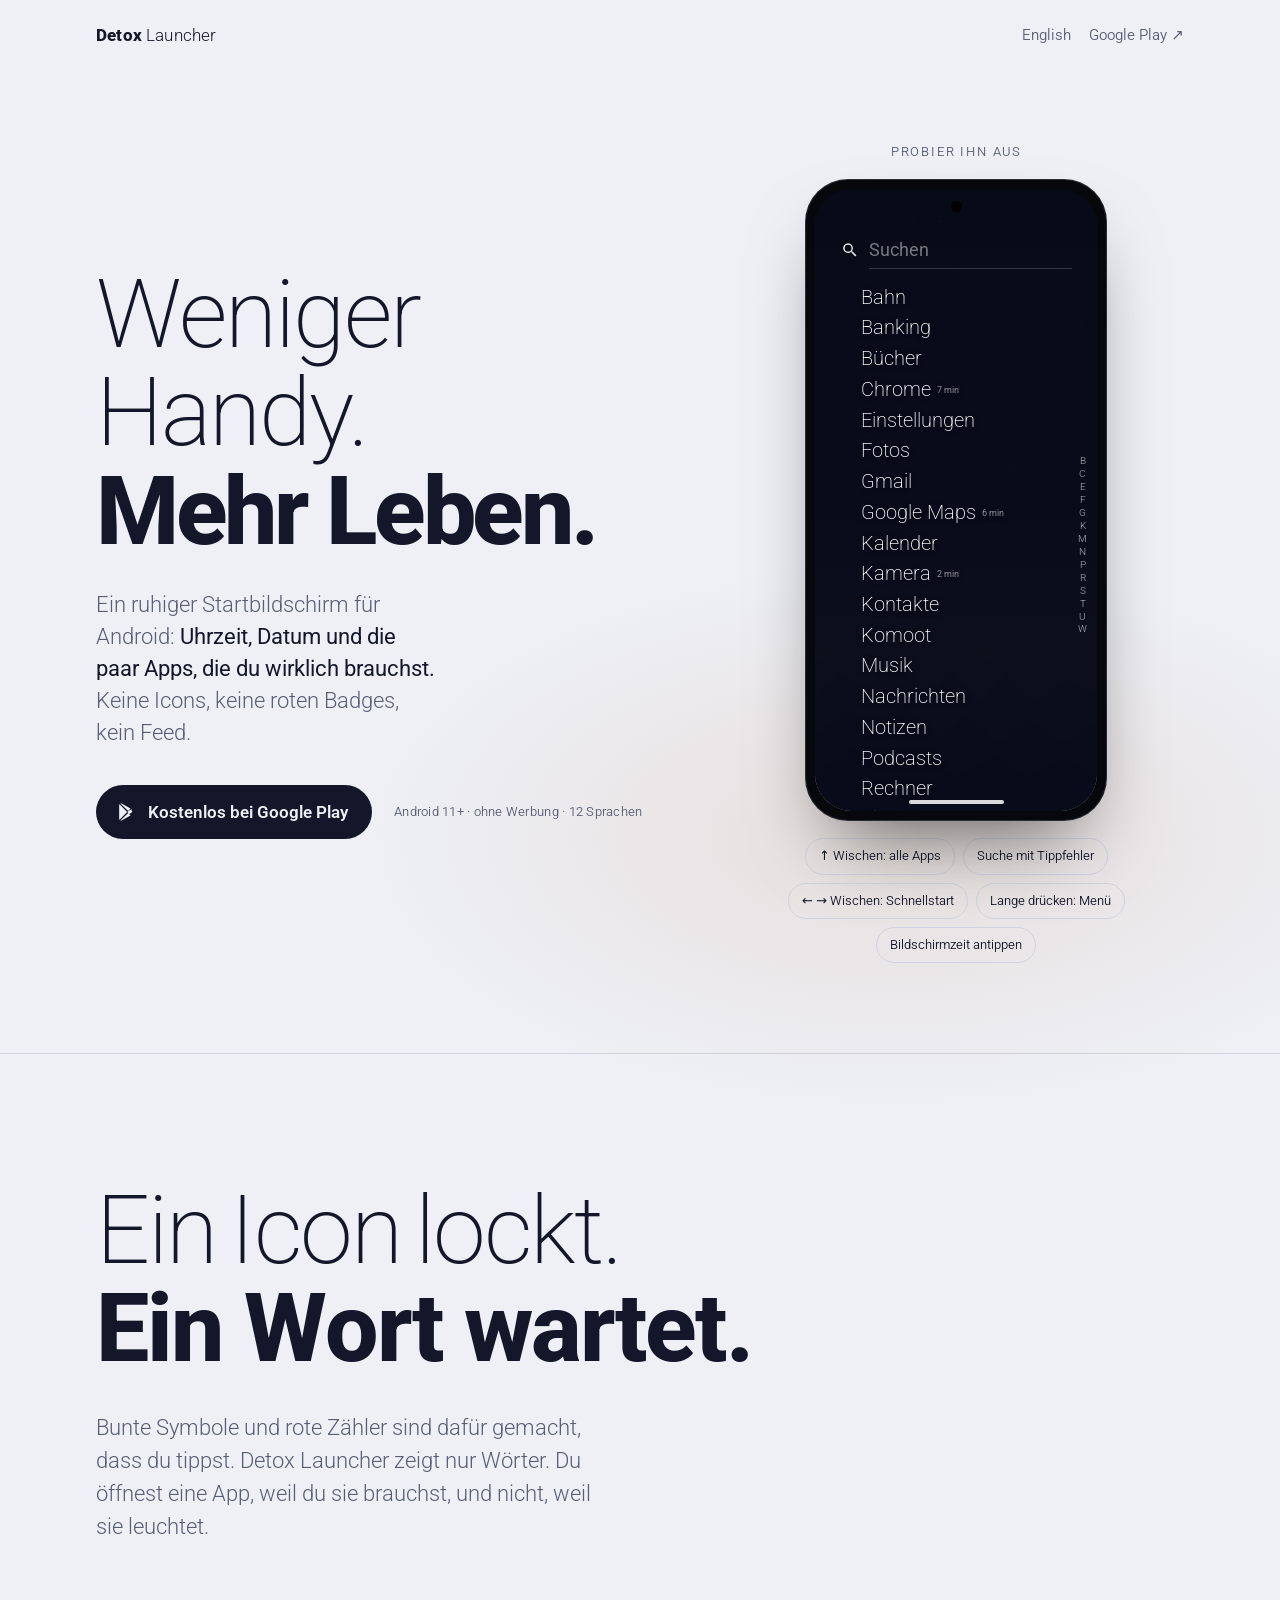
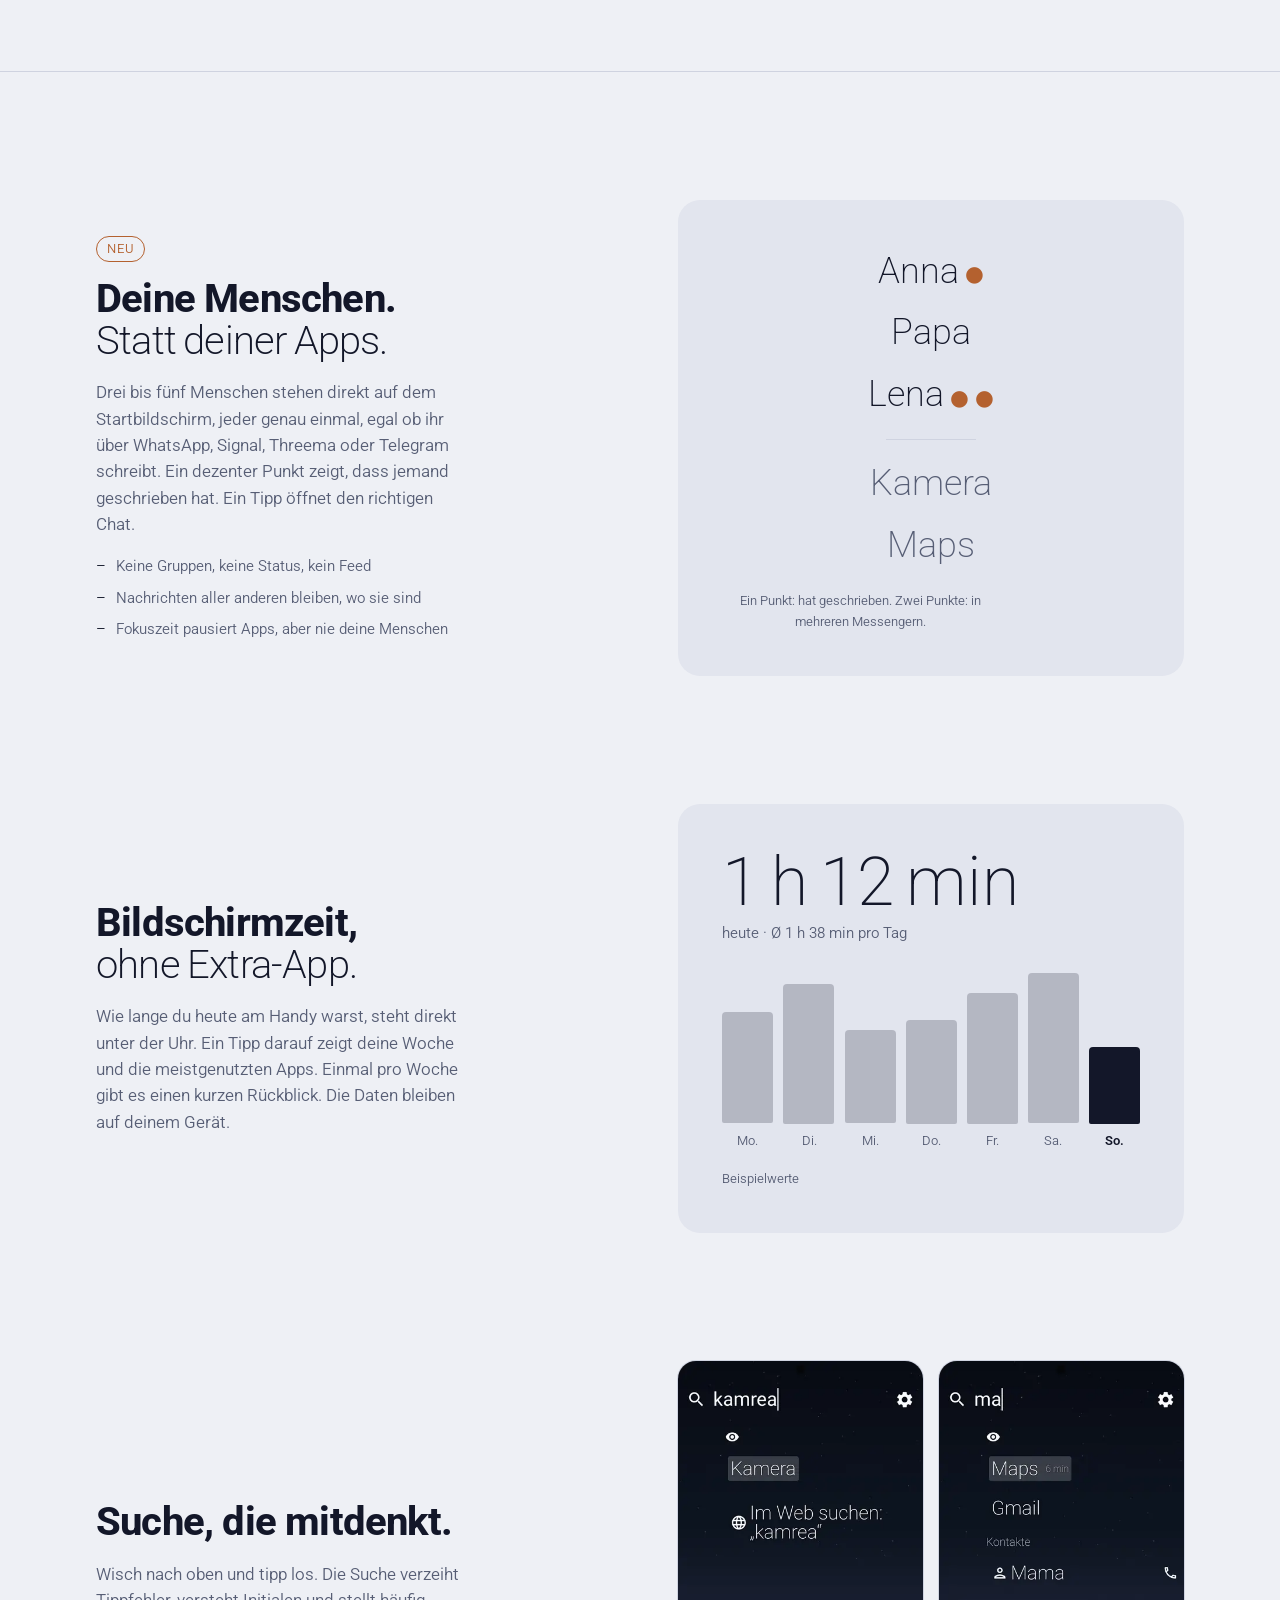
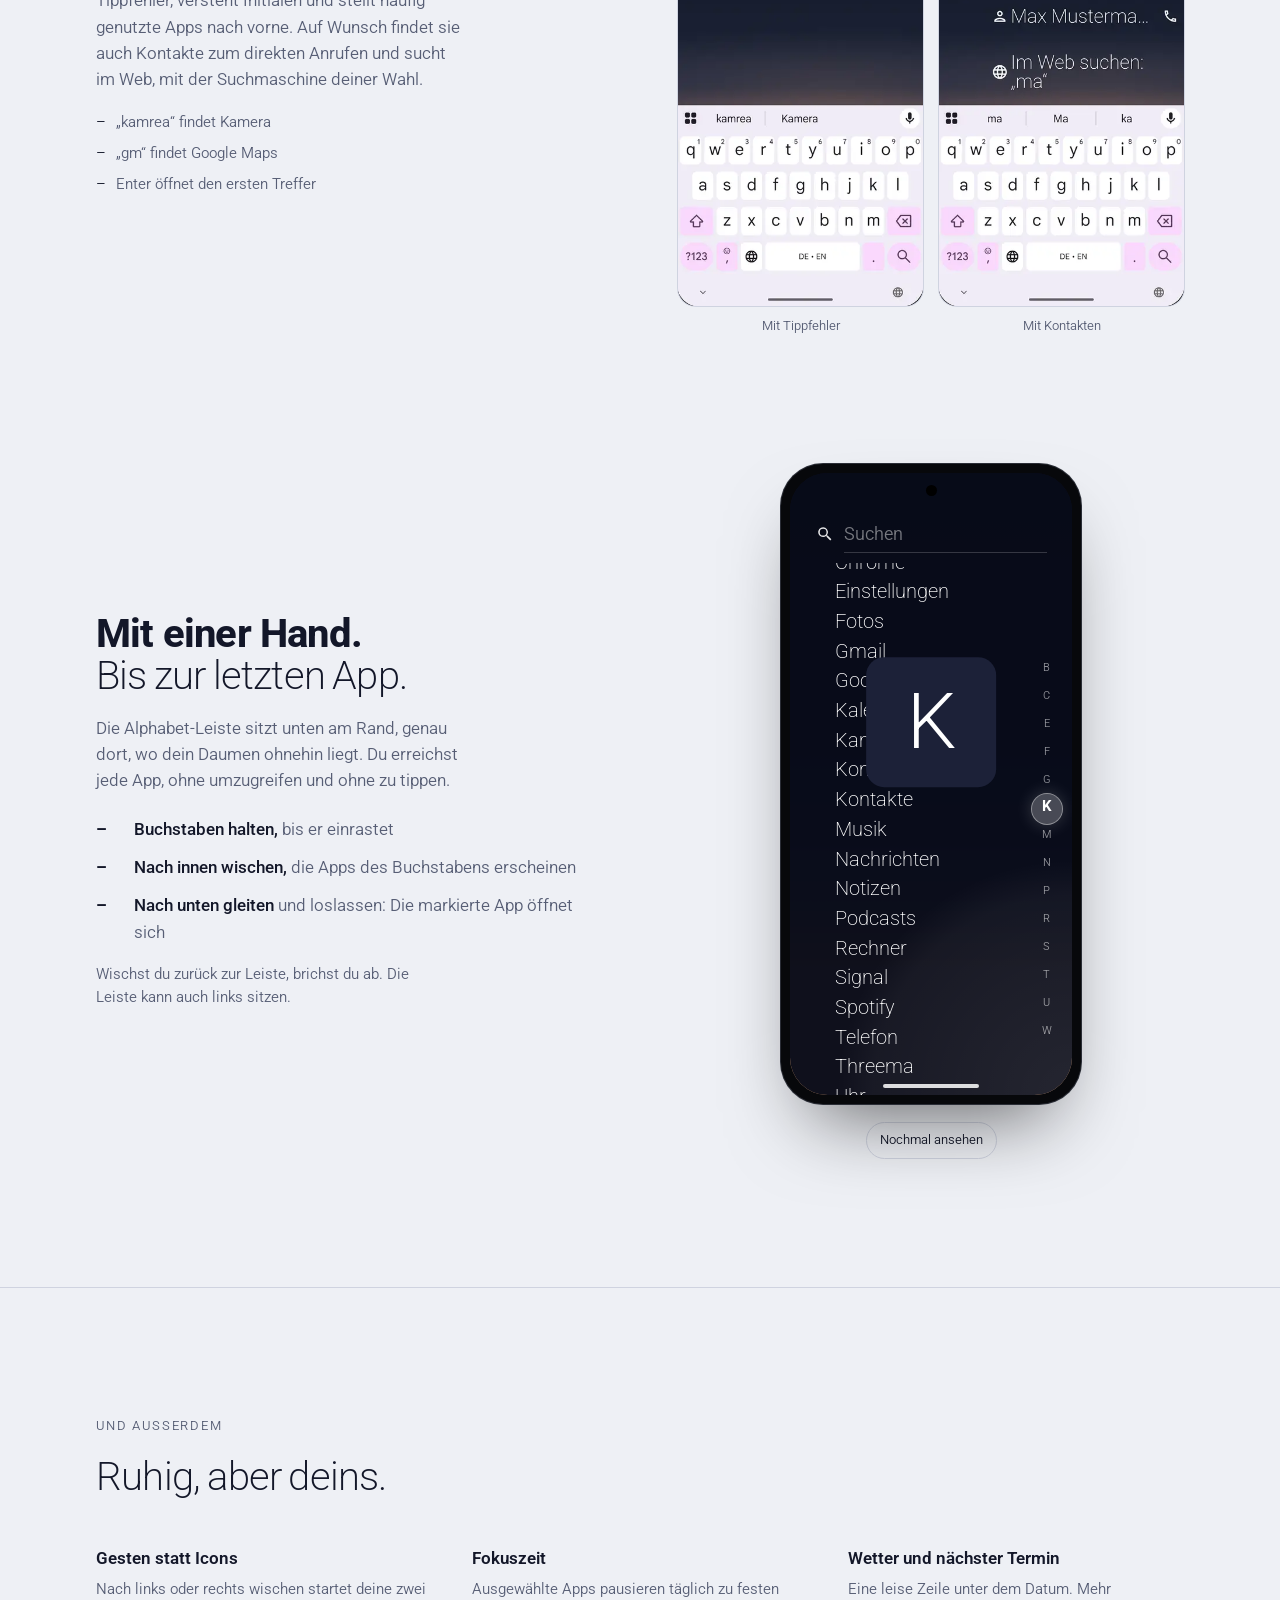
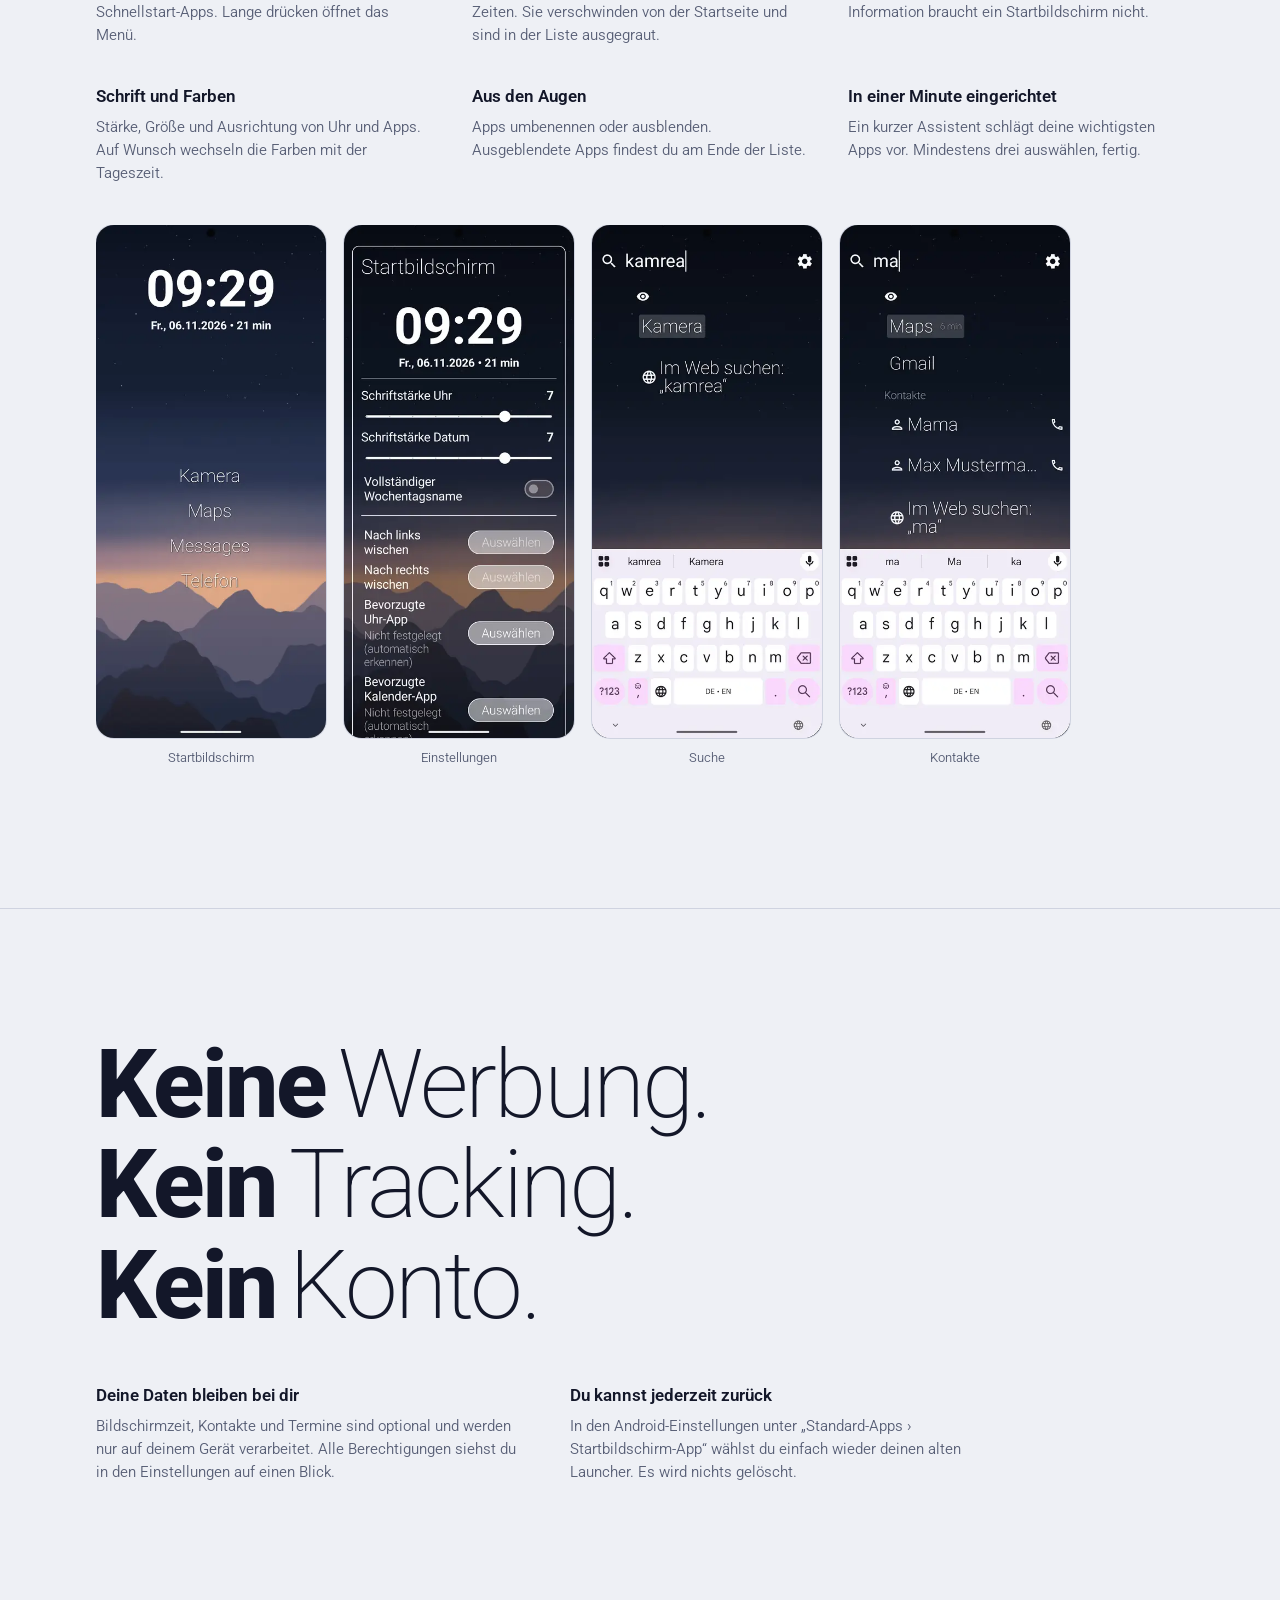
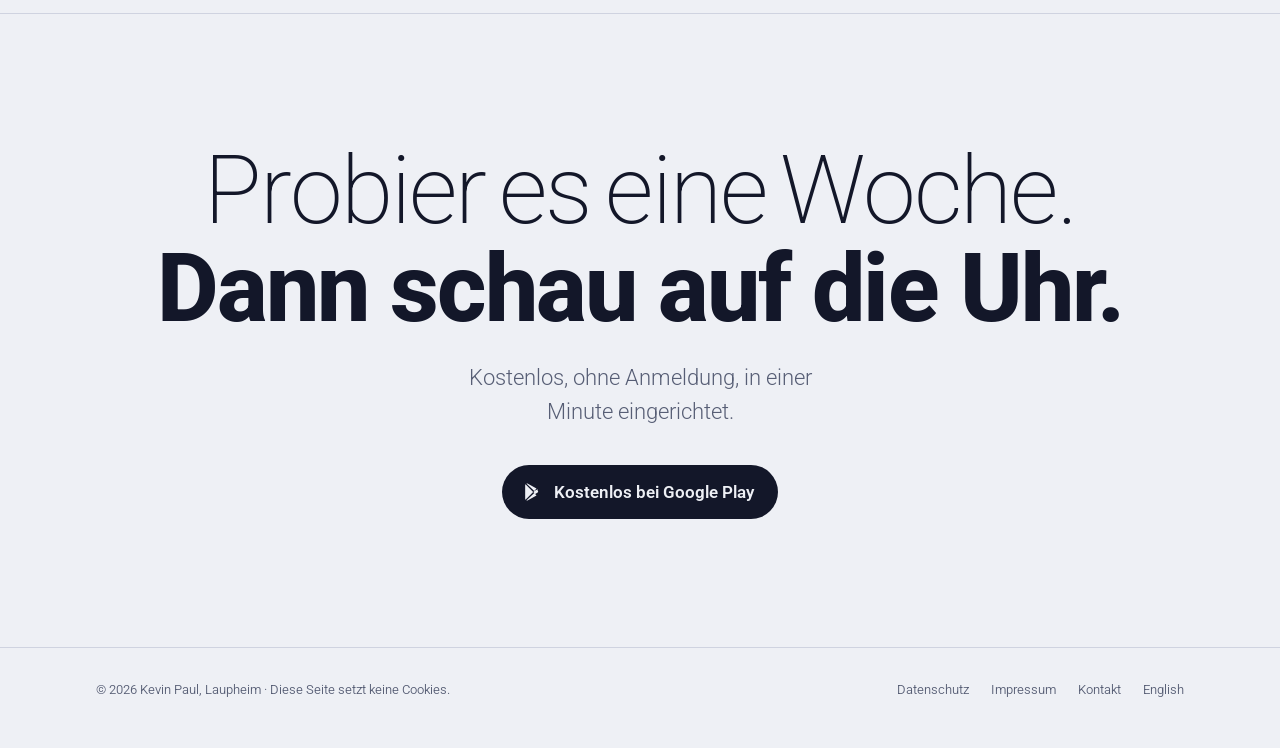
==== commit 7dbeba8c: "Englische Version unter /en/ - en/index.html: komplette Übersetzung inkl. der interaktiven Handys   " ====
--- a/index.html
+++ b/index.html
@@ -16,6 +16,9 @@
 [hidden] { display: none !important; }
 </style>
 <link rel="canonical" href="https://detox-launcher.com/">
+<link rel="alternate" hreflang="de" href="https://detox-launcher.com/">
+<link rel="alternate" hreflang="en" href="https://detox-launcher.com/en/">
+<link rel="alternate" hreflang="x-default" href="https://detox-launcher.com/en/">
 <link rel="icon" href="favicon.svg" type="image/svg+xml">
 <meta name="theme-color" content="#0b0f1e">
 <meta property="og:type" content="website">
@@ -75,6 +78,7 @@
 .top { display: flex; align-items: center; justify-content: space-between; gap: 16px; padding-block: 22px; }
 .mark { font-weight: 300; font-size: var(--s-md); letter-spacing: .01em; text-decoration: none; }
 .mark b { font-weight: 800; }
+.top-nav { display: flex; align-items: center; gap: 18px; }
 .top-link { font-size: var(--s-sm); color: var(--muted); text-decoration: none; }
 .top-link:hover { color: var(--fg); }
 
@@ -350,7 +354,7 @@
 <div class="wrap">
   <header class="top">
     <a class="mark" href="#top" id="top"><b>Detox</b> Launcher</a>
-    <a class="top-link" href="https://play.google.com/store/apps/details?id=com.kevinnovation.detoxlauncher" target="_blank" rel="noopener">Google Play ↗</a>
+    <nav class="top-nav"><a class="top-link" href="en/" hreflang="en" lang="en">English</a><a class="top-link" href="https://play.google.com/store/apps/details?id=com.kevinnovation.detoxlauncher" target="_blank" rel="noopener">Google Play ↗</a></nav>
   </header>
 </div>
 
@@ -585,11 +589,12 @@
 
 <footer>
   <div class="wrap foot">
-    <span>© 2026 Kevin Paul, Ulm · Diese Seite setzt keine Cookies.</span>
+    <span>© 2026 Kevin Paul, Laupheim · Diese Seite setzt keine Cookies.</span>
     <nav>
       <a href="datenschutz.html">Datenschutz</a>
       <a href="impressum.html">Impressum</a>
       <a href="mailto:kevin.p4ul@gmail.com">Kontakt</a>
+      <a href="en/" hreflang="en" lang="en">English</a>
     </nav>
   </div>
 </footer>
